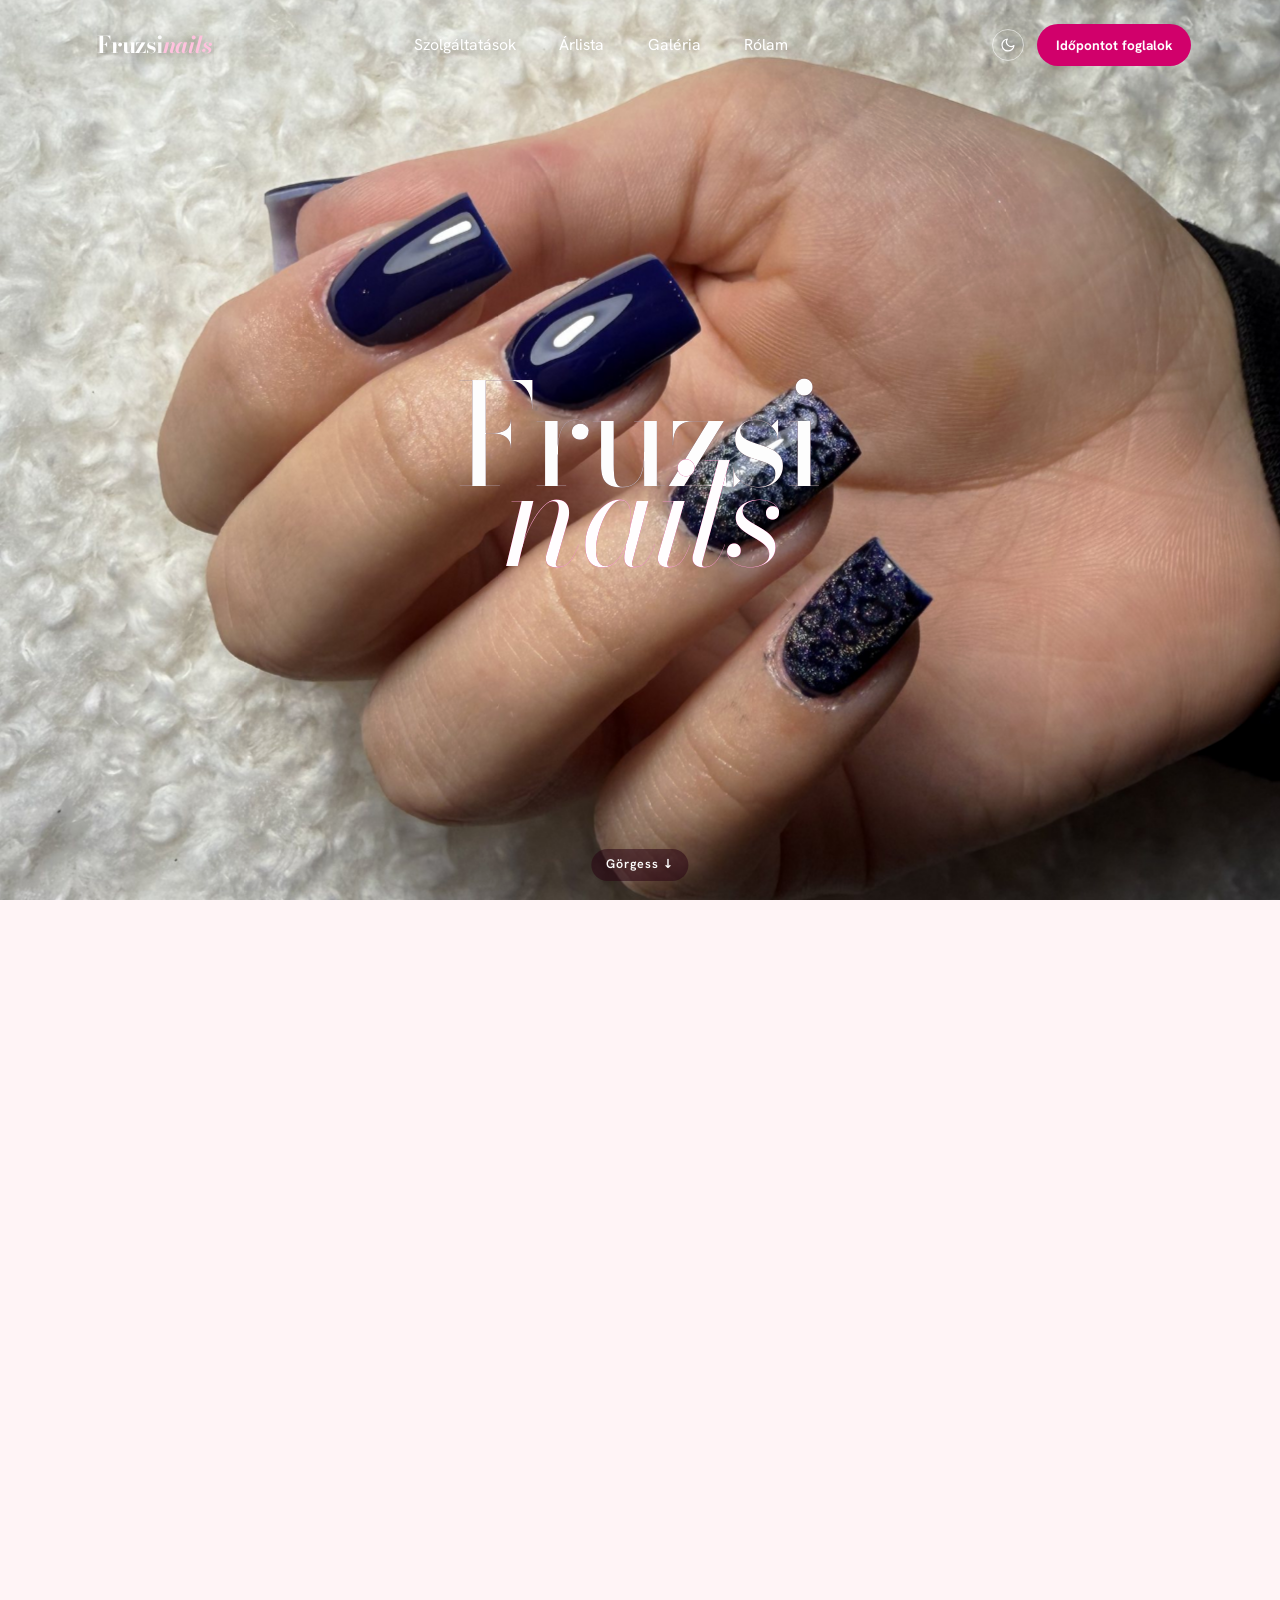
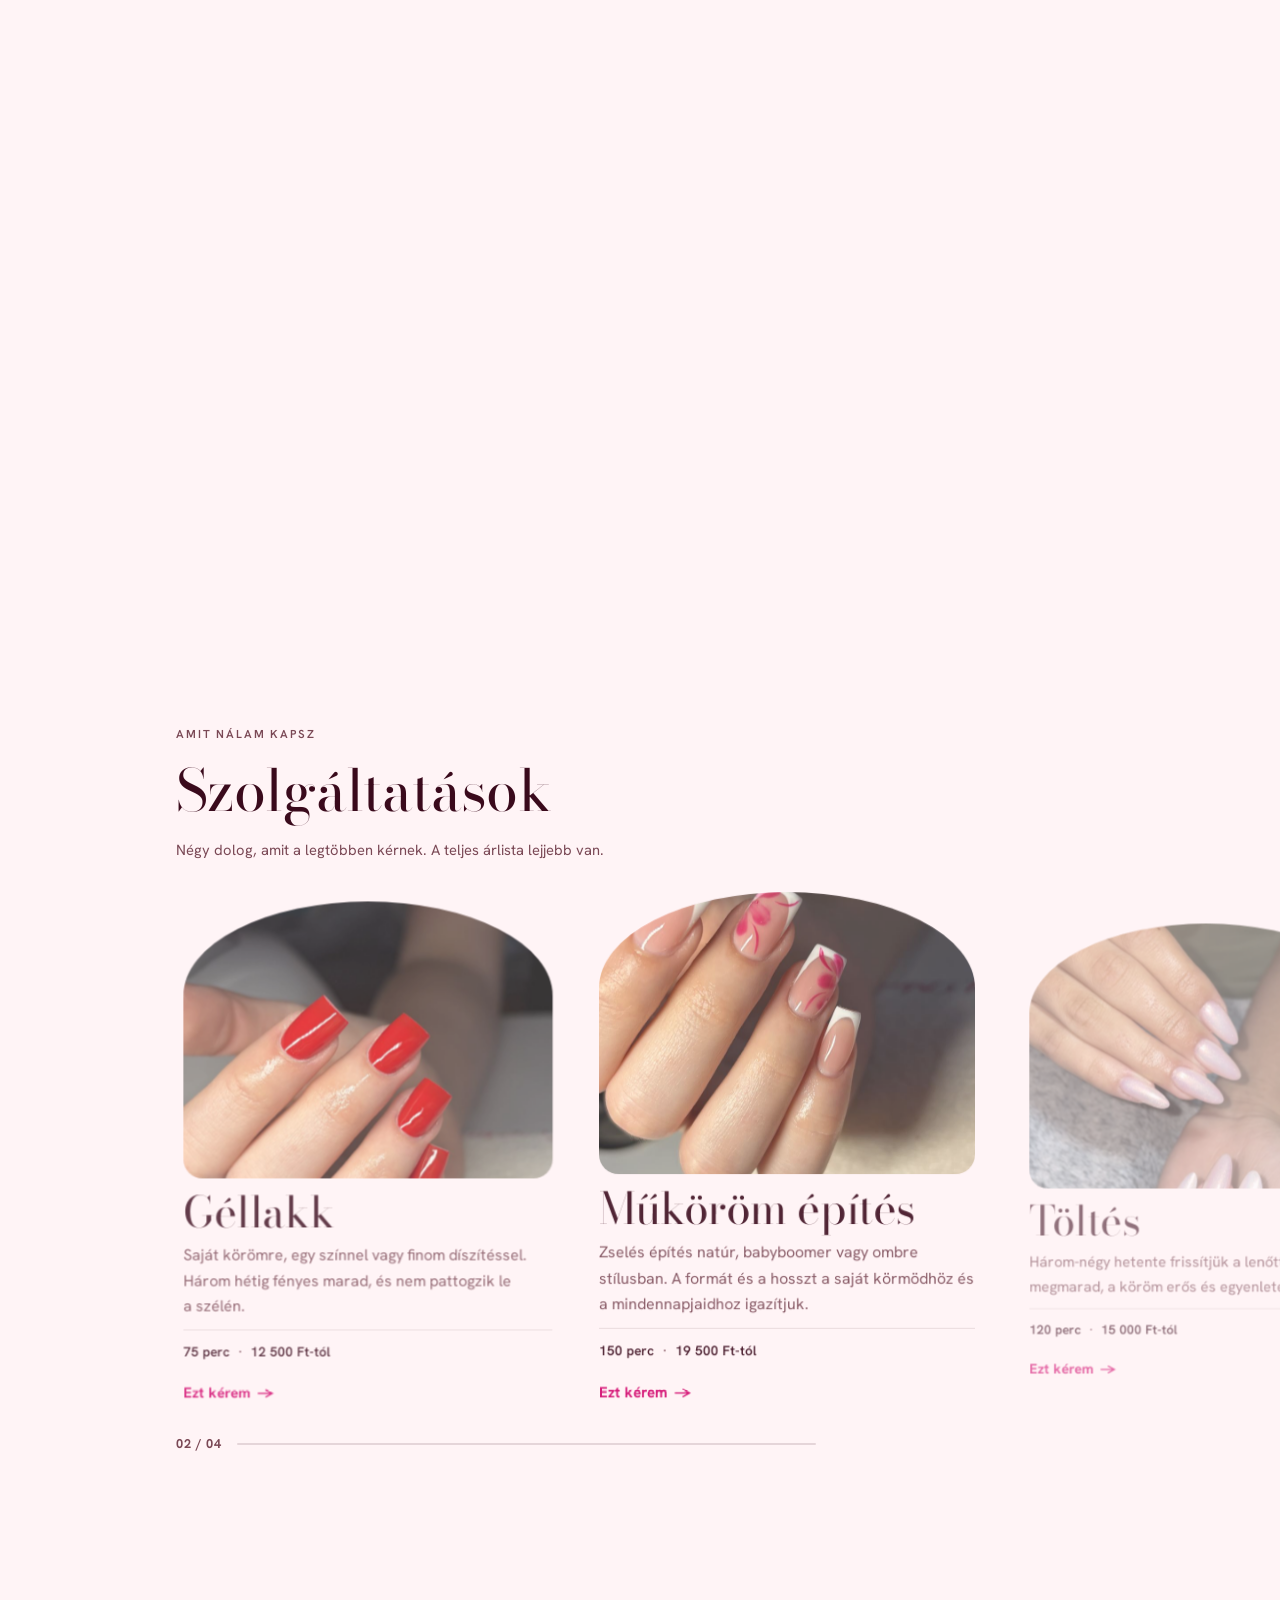
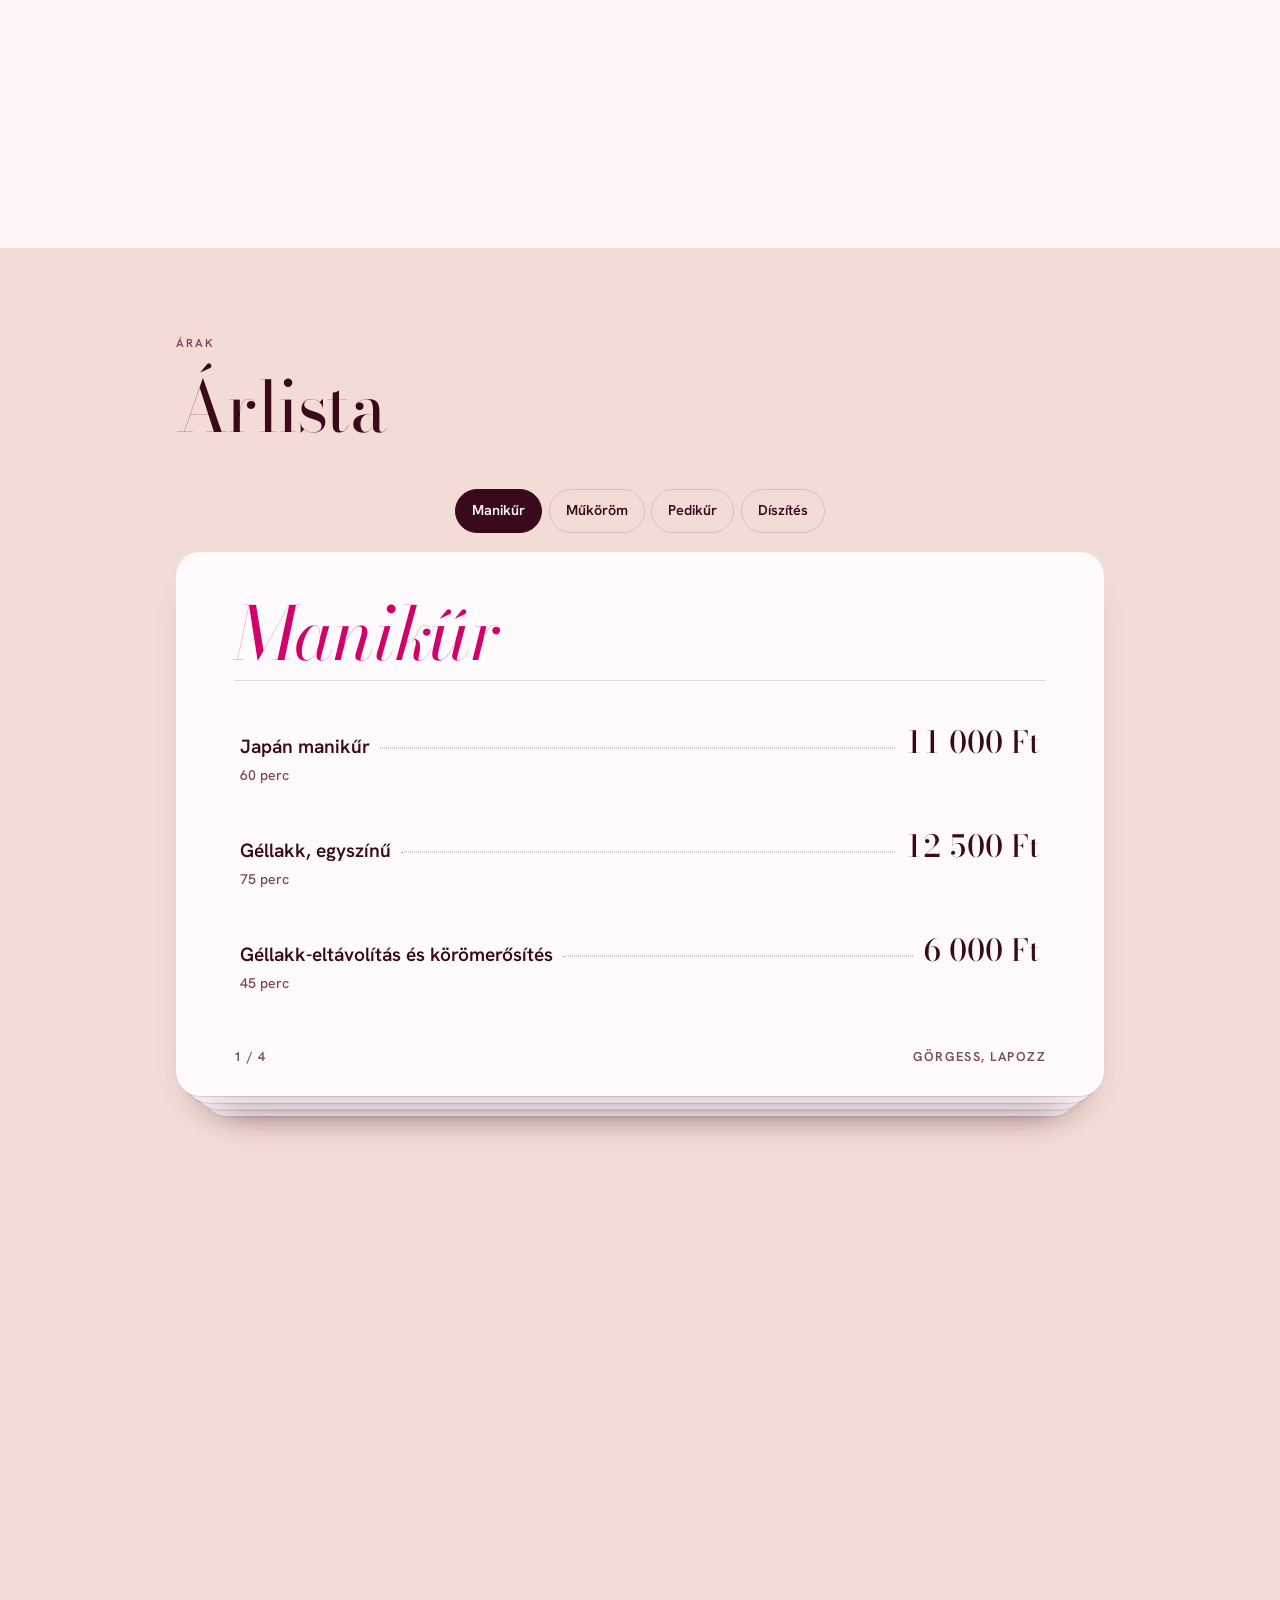
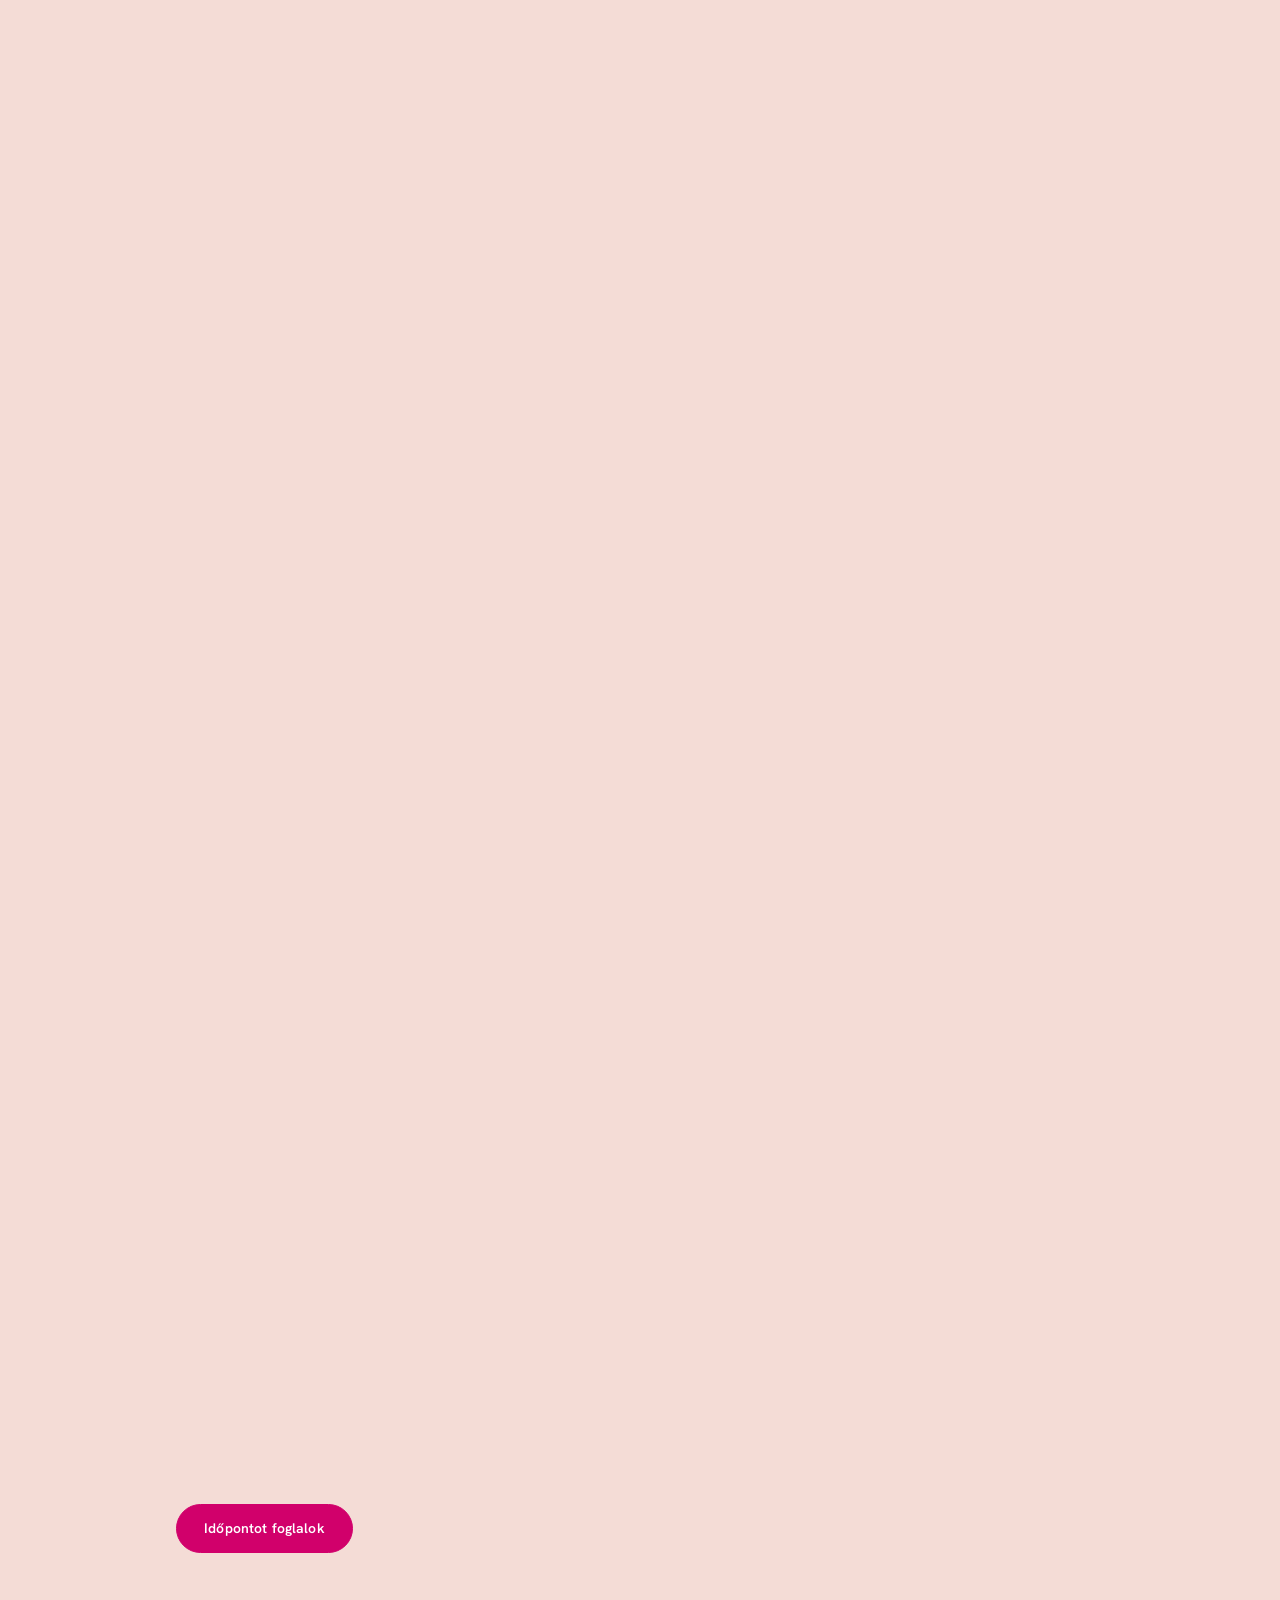
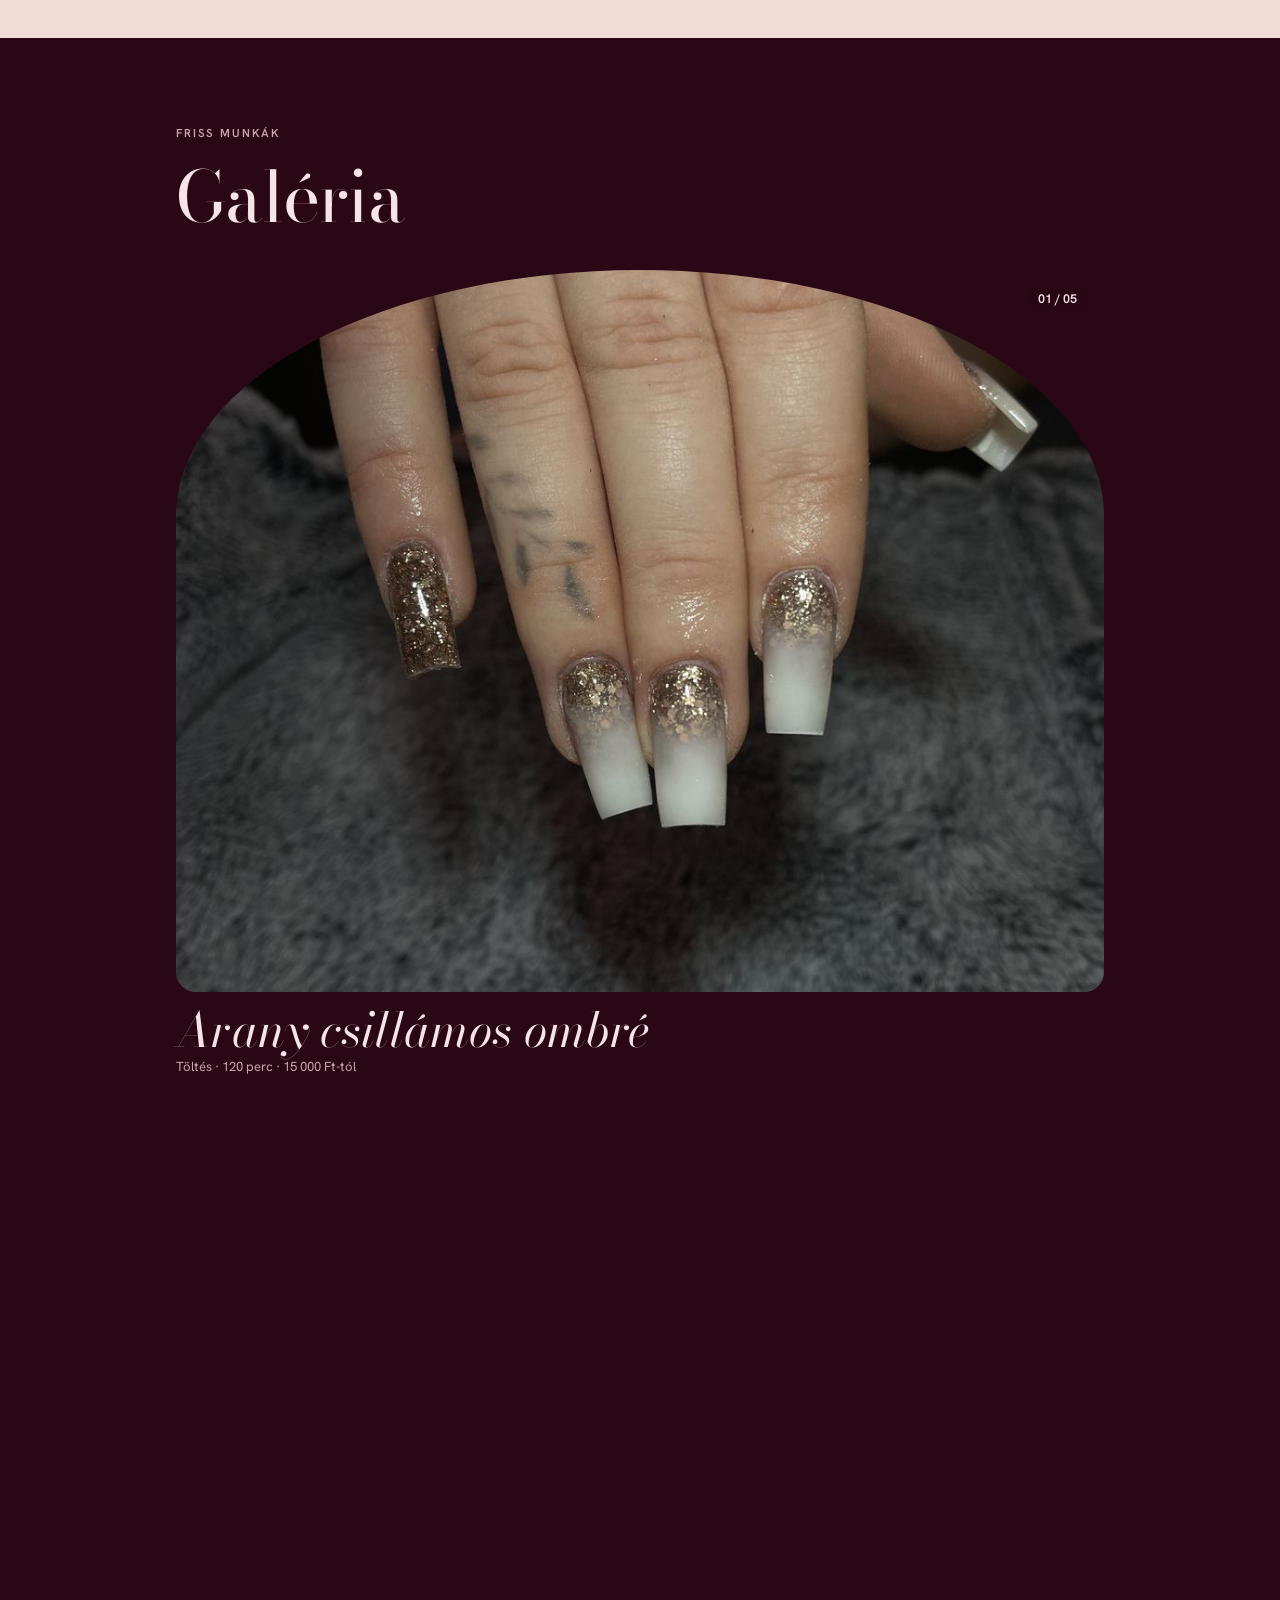
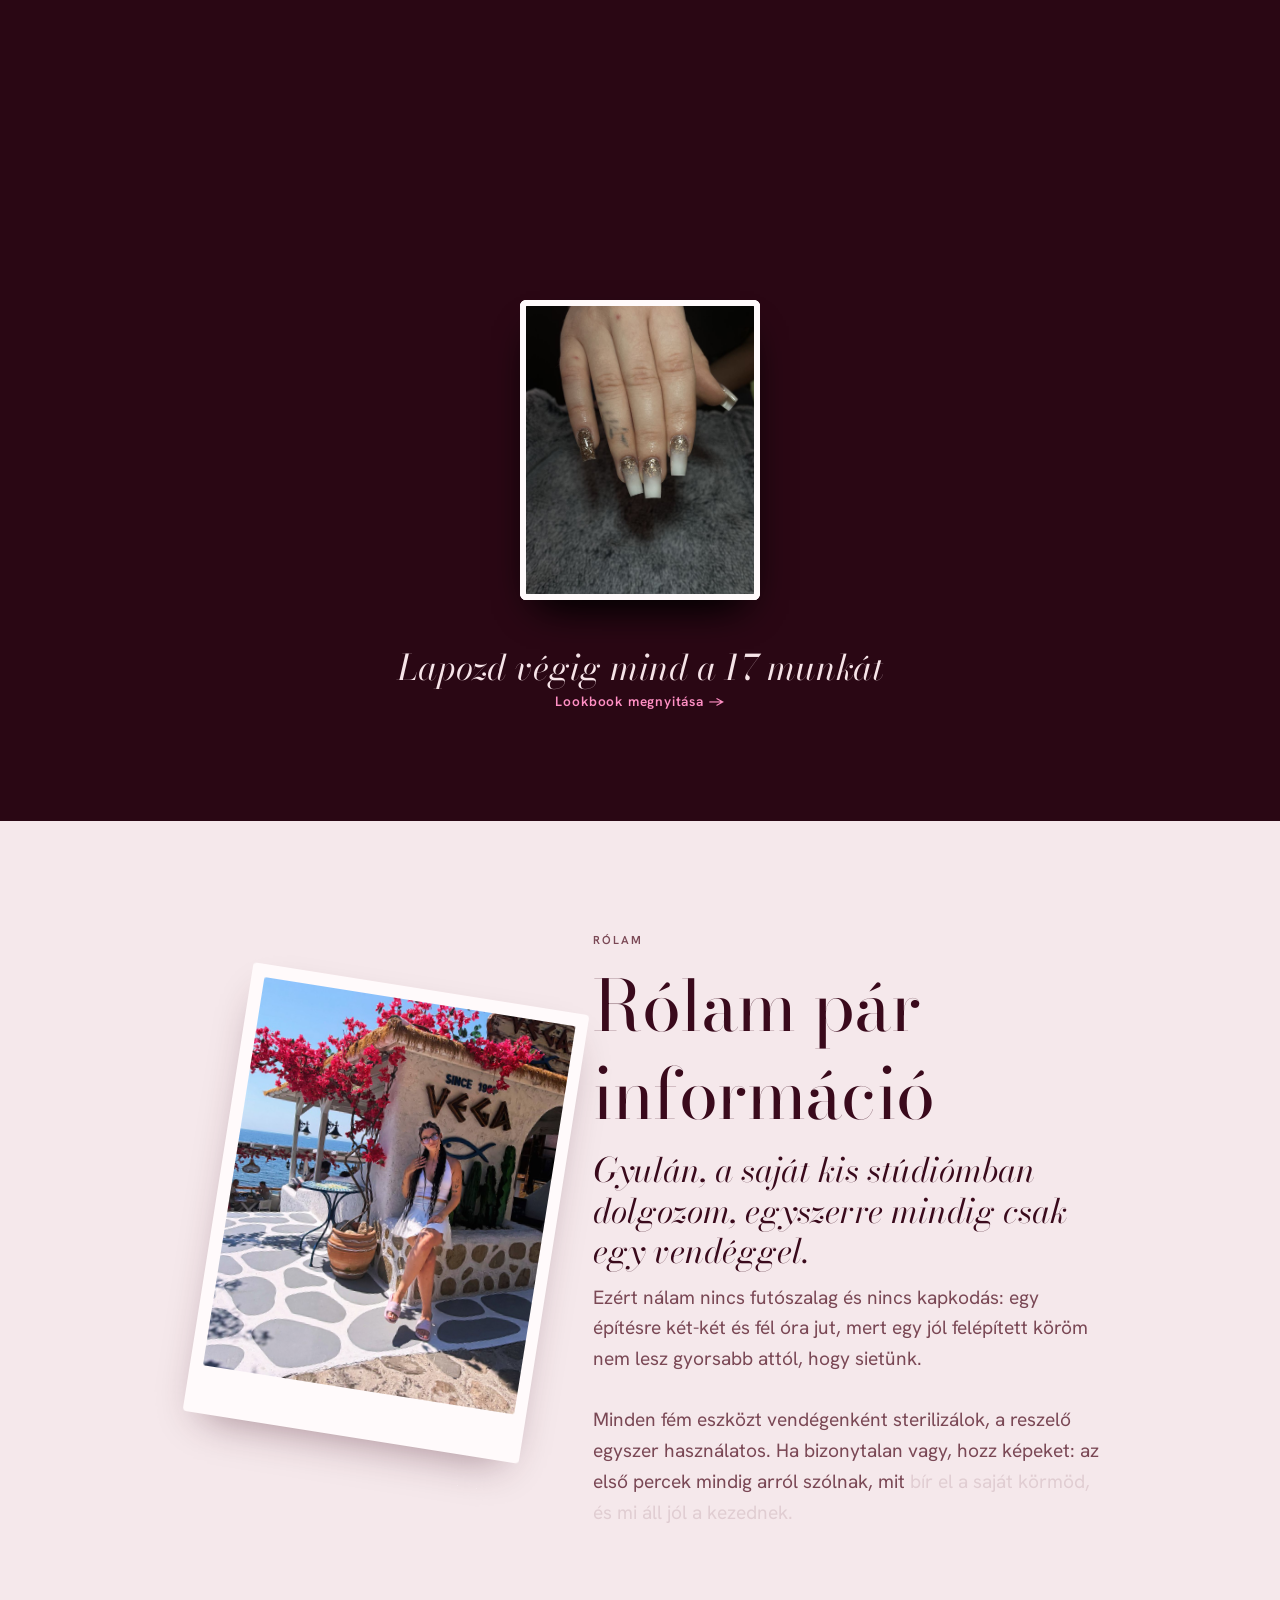
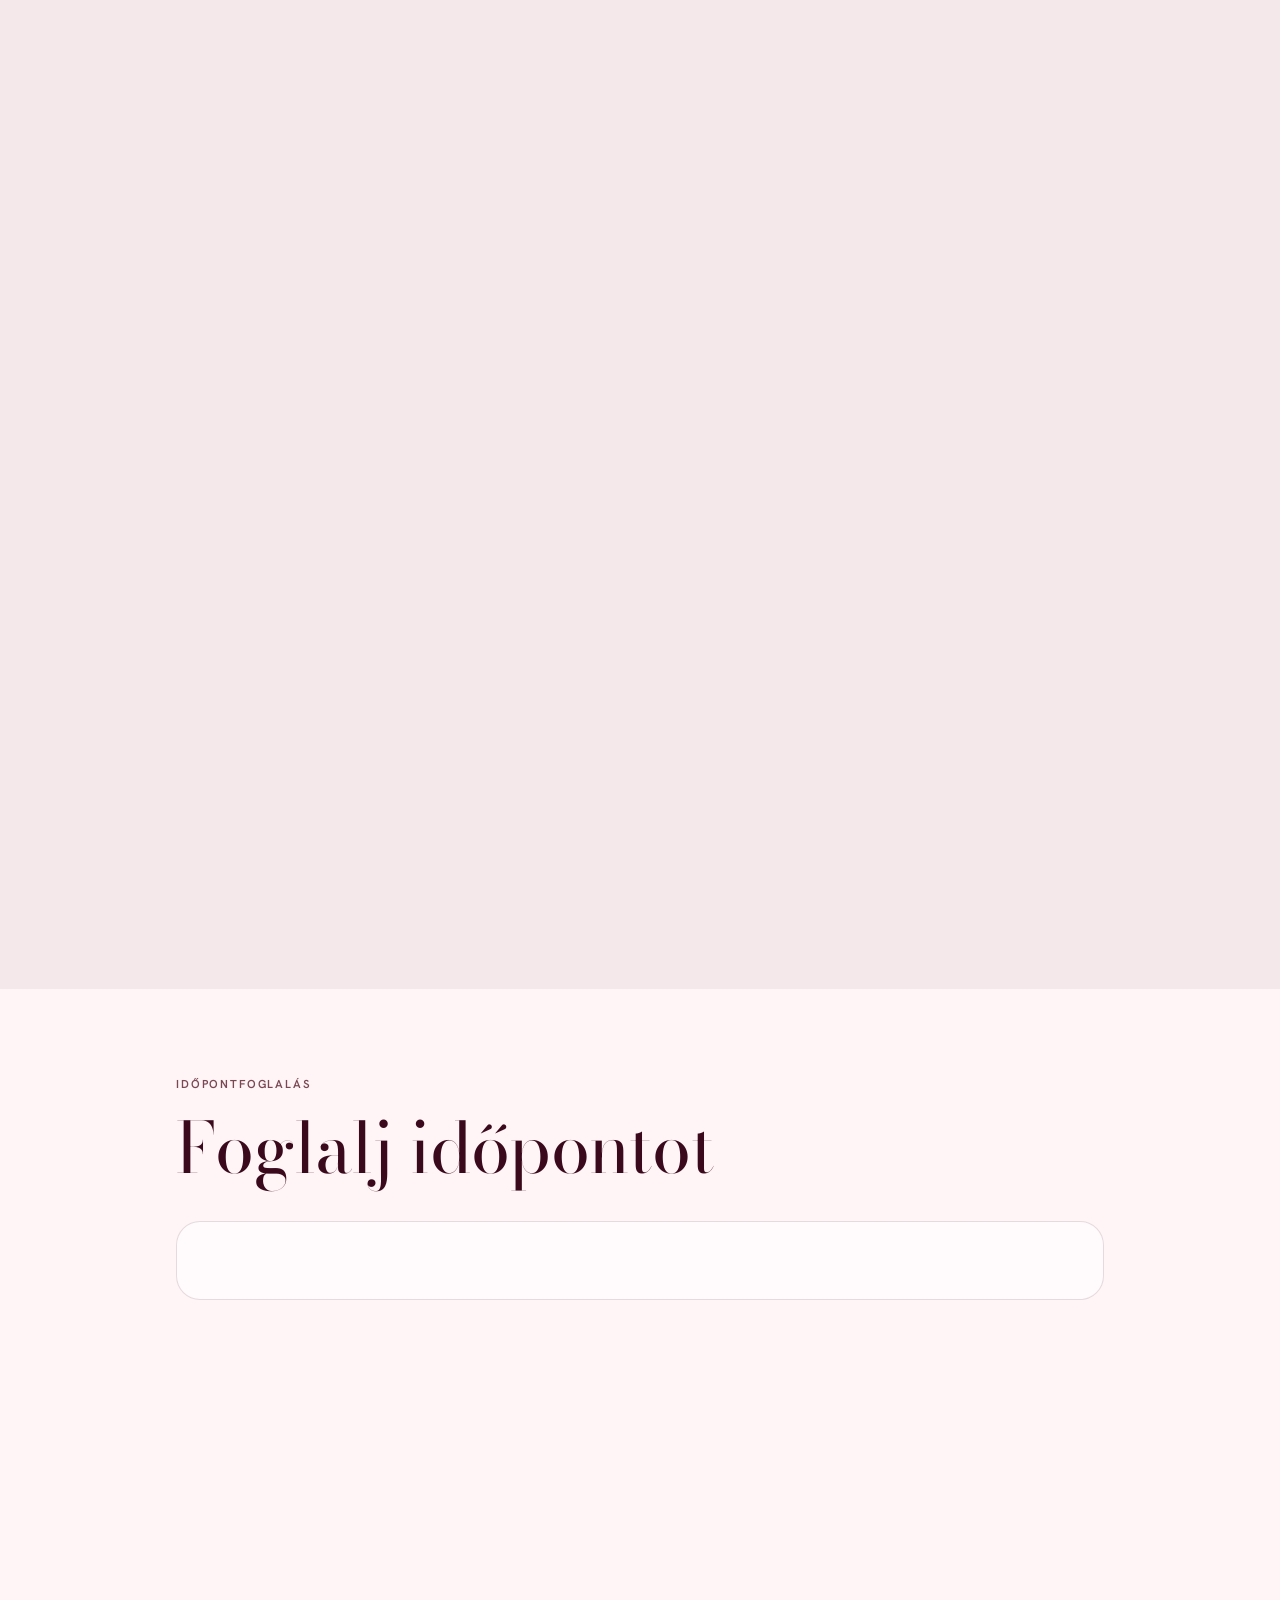
==== index.html @ 7c10a015 "Új hero-kép (4k fotóból); telefonos ugrálás javítva: a böngészősáv be-/kicsúszása nem méretezi újra " ====
<!DOCTYPE html>
<html lang="hu">
<head>
  <meta charset="utf-8">
  <meta name="viewport" content="width=device-width, initial-scale=1">
  <!-- ELŐNÉZET: kamu adatokkal fut a GitHub Pages-en. Élesítés előtt TÖRÖLNI. -->
  <meta name="robots" content="noindex">

  <!-- A közösségi crawler (Facebook, Messenger, LinkedIn) NEM futtat JS-t: amit
       a site.js írna ide, azt megosztáskor nem látja. Ezt a blokkot ezért a
       tools/plan-to-site.mjs süti be a site.json-ból – kézzel ne írd át. -->
  <!-- >>> META -->
  <title>Fruzsinails · Műköröm, géllakk és manikűr Gyulán</title>
  <meta name="description" content="Műköröm építés, töltés, géllakk és japán manikűr Gyulán, Fruzsi saját stúdiójában. Steril eszközök, nyugodt tempó, online időpontfoglalás.">
  <link rel="canonical" href="https://dilaweb-tech.github.io/fruzsinails/">
  <meta property="og:type" content="website">
  <meta property="og:title" content="Fruzsinails · Műköröm, géllakk és manikűr Gyulán">
  <meta property="og:description" content="Műköröm építés, töltés, géllakk és japán manikűr Gyulán, Fruzsi saját stúdiójában. Steril eszközök, nyugodt tempó, online időpontfoglalás.">
  <meta property="og:url" content="https://dilaweb-tech.github.io/fruzsinails/">
  <meta property="og:image" content="https://dilaweb-tech.github.io/fruzsinails/images/og-rozsaszin-kez.jpg">
  <meta property="og:site_name" content="Fruzsinails">
  <meta property="og:locale" content="hu_HU">
  <meta name="twitter:card" content="summary_large_image">
  <!-- <<< META -->
  <meta name="theme-color" content="#070B11">

  <link rel="icon" href="images/favicon.svg" type="image/svg+xml">
  <link rel="preconnect" href="https://fonts.googleapis.com">
  <link rel="preconnect" href="https://fonts.gstatic.com" crossorigin>
  <!-- A betűtípus-linket a site.js tölti ki: csak a ténylegesen használt két
       család töltődik le, nem az összes választható. -->
  <!-- Villanásmentes indulás: a tools/plan-to-site.mjs süti be a site.json
       háttérszíneiből (tools/meta.mjs → bootBlock) – kézzel ne írd át. -->
  <!-- >>> BOOT -->
  <style>
    html { background: #f9dde8; }
    html:not(.pv-ready) body { visibility: hidden; animation: pv-boot 0s 3s forwards; }
    @keyframes pv-boot { to { visibility: visible; } }
    @media (prefers-reduced-motion: no-preference) { html.pv-ready body { animation: pv-in 0.3s ease-out; } }
    @keyframes pv-in { from { opacity: 0; } }
  </style>
  <!-- a mentett mód már az első képkockán: a kulcs a site.js MODE_KEY-e -->
  <script>try { var m = localStorage.getItem("dilaweb:mode"); if (m === "dark" || m === "light") document.documentElement.style.background = m === "dark" ? "#220611" : "#f9dde8"; } catch (e) {}</script>
  <noscript><style>html:not(.pv-ready) body { visibility: visible; animation: none; }</style></noscript>
  <!-- <<< BOOT -->
  <!-- Bodoni Moda kijelző-betű (a site.js csak a Hankent tölti) -->
  <link rel="stylesheet" href="https://fonts.googleapis.com/css2?family=Bodoni+Moda:ital,opsz,wght@0,6..96,400..600;1,6..96,400..600&display=swap">
  <link rel="stylesheet" href="pv.css">
  <link rel="stylesheet" href="fruzsi.css?v=12">
</head>

<!-- A tervező előnézetében ez a blokk egy dobozban élt; itt maga az oldal.
     Az adatokat és a data-* kapcsolókat a site.js teszi rá a site.json-ból. -->
<body class="pv" id="pv" data-layout="grid" data-hero="right" data-mode="dark">

  <a class="skip-link" href="#pv-main">Ugrás a tartalomra</a>

  <!-- Felső infósáv (navTop, pv.css 8.2/d): a site.js tölti ki. A fejléc ELŐTT áll:
       görgetve elmegy, a ragadós menü marad. -->
  <div class="pv-topbar">
    <div class="pv-topbar__inner">
      <p class="pv-topbar__info">
        <span class="pv-topbar__status" id="pv-topbar-status" hidden></span>
        <span class="pv-topbar__addr" id="pv-topbar-addr"></span>
      </p>
      <p class="pv-topbar__contact">
        <a id="pv-topbar-phone" href="tel:">
          <svg class="icon" viewBox="0 0 24 24" fill="none" stroke="currentColor" stroke-width="1.8" stroke-linecap="round" stroke-linejoin="round" aria-hidden="true"><path d="M22 16.9v3a2 2 0 0 1-2.2 2 19.8 19.8 0 0 1-8.6-3.1 19.5 19.5 0 0 1-6-6A19.8 19.8 0 0 1 2.1 4.2 2 2 0 0 1 4.1 2h3a2 2 0 0 1 2 1.7c.1.9.4 1.8.7 2.7a2 2 0 0 1-.5 2.1L8 9.8a16 16 0 0 0 6 6l1.3-1.3a2 2 0 0 1 2.1-.4c.9.3 1.8.6 2.7.7a2 2 0 0 1 1.7 2z"></path></svg><span></span>
        </a>
        <a class="pv-topbar__mail" id="pv-topbar-mail" href="mailto:">
          <svg class="icon" viewBox="0 0 24 24" fill="none" stroke="currentColor" stroke-width="1.8" stroke-linecap="round" stroke-linejoin="round" aria-hidden="true"><rect x="3" y="5" width="18" height="14" rx="2"></rect><path d="M3 7l9 6 9-6"></path></svg><span></span>
        </a>
      </p>
    </div>
  </div>

  <header class="pv-header">
   <div class="pv-header__inner">
    <a class="pv-brand" href="#pv">
      <img id="pv-logo" alt="" width="40" height="40">
      <span id="pv-company-sm">Cégnév</span>
    </a>

    <div class="pv-header__end">
      <!-- Mobil menü kapcsolója: 44rem fölött a CSS elrejti, ott a sáv menüje látszik -->
      <button type="button" class="pv-burger" id="pv-burger" aria-expanded="false" aria-controls="pv-nav" aria-label="Menü">
        <svg viewBox="0 0 24 24" fill="none" stroke="currentColor" stroke-width="2" stroke-linecap="round" aria-hidden="true">
          <path d="M4 7h16M4 12h16M4 17h16"></path>
        </svg>
      </button>
      <nav class="pv-nav" id="pv-nav" aria-label="Fő menü"></nav>
      <!-- Hívás-gomb (navCall, pv.css 8.2/c): a site.js adja a tel: címet, szám nélkül rejtve -->
      <a class="pv-mode pv-call" id="pv-call" href="tel:" hidden data-i18n-label="a11y.pvCall" aria-label="Hívás">
        <svg class="icon" viewBox="0 0 24 24" fill="none" stroke="currentColor" stroke-width="1.8" stroke-linecap="round" stroke-linejoin="round" aria-hidden="true">
          <path d="M22 16.9v3a2 2 0 0 1-2.2 2 19.8 19.8 0 0 1-8.6-3.1 19.5 19.5 0 0 1-6-6A19.8 19.8 0 0 1 2.1 4.2 2 2 0 0 1 4.1 2h3a2 2 0 0 1 2 1.7c.1.9.4 1.8.7 2.7a2 2 0 0 1-.5 2.1L8 9.8a16 16 0 0 0 6 6l1.3-1.3a2 2 0 0 1 2.1-.4c.9.3 1.8.6 2.7.7a2 2 0 0 1 1.7 2z"></path>
        </svg>
      </a>
      <button type="button" class="pv-mode" id="pv-mode-toggle" aria-label="Világos és sötét mód">
        <svg class="icon icon--sun" viewBox="0 0 24 24" fill="none" stroke="currentColor" stroke-width="1.8" stroke-linecap="round" aria-hidden="true">
          <circle cx="12" cy="12" r="4"></circle>
          <path d="M12 2v2M12 20v2M4.9 4.9l1.4 1.4M17.7 17.7l1.4 1.4M2 12h2M20 12h2M4.9 19.1l1.4-1.4M17.7 6.3l1.4-1.4"></path>
        </svg>
        <svg class="icon icon--moon" viewBox="0 0 24 24" fill="none" stroke="currentColor" stroke-width="1.8" stroke-linecap="round" stroke-linejoin="round" aria-hidden="true">
          <path d="M21 12.8A9 9 0 1 1 11.2 3a7 7 0 0 0 9.8 9.8z"></path>
        </svg>
      </button>
      <a href="#sec-contact" class="pv-nav__cta" data-cta-main data-cta-sec="contact" data-i18n="pv.cta">Ajánlatot kérek</a>
    </div>
   </div>
  </header>

  <main class="pv-main" id="pv-main">

    <!-- JS nélküli tartalék: a lap többi szövegét a site.js írja, enélkül
         csak a helykitöltő látszana. A tools/plan-to-site.mjs tölti ki. -->
    <!-- >>> NOSCRIPT -->
    <noscript>
      <section class="pv-section is-first">
        <div class="pv-wrap">
          <h1>Fruzsinails</h1>
          <p class="pv-lead">Körmök, amik négy hét múlva is úgy néznek ki, mint az első napon. Saját stúdió Gyulán, nyugodt tempó, és egy időpont, ami akkor kezdődik, amikor a naptárban áll.</p>
          <ul class="pv-contact__list">
            <li><span class="pv-muted">Elhelyezkedés</span><strong>5700 Gyula, Városház utca 1.</strong></li>
            <li><span class="pv-muted">Telefon</span><a href="tel:+36301234567">+36 30 123 4567</a></li>
            <li><span class="pv-muted">E-mail</span><a href="mailto:hello@fruzsinails.hu">hello@fruzsinails.hu</a></li>
          </ul>
          <p class="pv-muted">Az oldal teljes tartalmához engedélyezd a JavaScriptet a böngésződben.</p>
        </div>
      </section>
    </noscript>
    <!-- <<< NOSCRIPT -->

    <!-- Háttér-rétegek (pv.css 8.8/b): az első a mintaréteg, a második a köztes
         parallax-réteg. Rögzített háttérnél sticky, gördülőnél a lapra terül –
         a döntést a data-bg-depth hozza. E NÉLKÜL egyetlen háttérminta sem
         látszik: a textúrák mind erre a rétegre festenek. -->
    <div class="pv-fx" aria-hidden="true"><i></i><i></i></div>

    <!-- Mozgó háttér (pv.css 8.9/b). A három réteget a választott motívum tölti
         meg CSS-ből – kikapcsolva (bgArt: none) egyik sem látszik. -->
    <div class="pv-bg" aria-hidden="true"><i></i><i></i><i></i></div>

    <!-- HERO -->
    <section class="pv-hero" id="sec-hero" data-sec="hero">
      <div class="pv-wrap pv-hero__inner">
        <div class="pv-hero__copy">
          <p class="pv-eyebrow"><span class="pv-dot" aria-hidden="true"></span><span id="pv-address-top">Cím</span>
            <!-- ÉLŐ állapot, nem dísz: a látogató órája és a nyitvatartás dönti
                 el (site.js → openState). Nyitvatartás nélkül nincs a lapon. -->
            <span class="pv-status" id="pv-status" hidden></span></p>
          <h1 id="pv-company">Cégnév</h1>
          <p class="pv-lead" id="pv-tagline">Rövid leírás</p>
          <div class="pv-actions">
            <a href="#sec-contact" class="pv-btn pv-btn--primary" data-cta-main data-cta-sec="contact" data-i18n="pv.cta">Ajánlatot kérek</a>
            <!-- A második gomb célját és feliratát is a site.js adja (content.cta2) -->
            <a href="#sec-services" class="pv-btn pv-btn--ghost" id="pv-cta2" data-cta-sec="services">Szolgáltatásaink</a>
          </div>
        </div>
        <!-- Hero slide-ok: minden felvett kép egy slide, a sávot a site.js írja -->
        <figure class="pv-hero__media pv-slider">
          <div class="pv-slides" id="pv-hero-slides"></div>
          <button type="button" class="pv-slider__nav pv-slider__nav--prev" data-slide="-1" aria-label="Előző kép">
            <svg class="icon" viewBox="0 0 24 24" fill="none" stroke="currentColor" stroke-width="1.8" stroke-linecap="round" stroke-linejoin="round" aria-hidden="true"><path d="M15 5l-7 7 7 7"></path></svg>
          </button>
          <button type="button" class="pv-slider__nav pv-slider__nav--next" data-slide="1" aria-label="Következő kép">
            <svg class="icon" viewBox="0 0 24 24" fill="none" stroke="currentColor" stroke-width="1.8" stroke-linecap="round" stroke-linejoin="round" aria-hidden="true"><path d="M9 5l7 7-7 7"></path></svg>
          </button>
        </figure>
      </div>
      <!-- Kézjegy-szalag (sig="marquee", pv.css 8.12/d): a szolgáltatások nevei
           vízszintesen vonulnak a hero alatt. A site.js KÉTSZER írja ki a
           listát – fél szalagnyi eltolásnál a két készlet fedésbe kerül, tehát
           varrat nélkül ismétlődik. Az egész szalag aria-hidden: ugyanazok a
           nevek olvashatóan ott vannak a szolgáltatás-blokkban. -->
      <div class="pv-ribbon" aria-hidden="true"><div class="pv-ribbon__track" id="pv-ribbon"></div></div>
    </section>

    <!-- SZOLGÁLTATÁSOK – a kártyákat a site.json content.services írja felül -->
    <section class="pv-section" id="sec-services" data-sec="services">
      <div class="pv-wrap">
        <header class="pv-head">
          <p class="pv-eyebrow"><span class="pv-dot" aria-hidden="true"></span><span data-i18n="pv.servicesEyebrow">Amit kínálunk</span></p>
          <h2 data-i18n="pv.servicesTitle">Szolgáltatásaink</h2>
          <p class="pv-muted" data-i18n="pv.servicesLead">Rövid blokkok arról, amiben a legjobb vagy.</p>
        </header>
        <ul class="pv-items" id="pv-items"></ul>
      </div>
    </section>

    <!-- ÁRJEGYZÉK -->
    <section class="pv-section pv-pricing" id="sec-pricing" data-sec="pricing" hidden>
      <div class="pv-wrap">
        <header class="pv-head">
          <p class="pv-eyebrow"><span class="pv-dot" aria-hidden="true"></span><span data-i18n="pv.pricingEyebrow">Áraink</span></p>
          <h2 data-i18n="pv.pricingTitle">Árjegyzék</h2>
        </header>
        <!-- Kategória-szűrő: csak akkor kerül ide sor, ha a tételeken van
             kategória (site.js → chipRow) -->
        <div id="pv-price-chips"></div>
        <ul class="pv-prices" id="pv-prices"></ul>
        <!-- Egy gomb az árlista alatt: aki az árat elfogadta, ott foglaljon,
             ne kelljen visszagörgetnie a heróig. -->
        <p class="pv-prices__cta">
          <a href="#sec-contact" class="pv-btn pv-btn--primary" data-cta-main data-cta-sec="contact" data-i18n="pv.cta">Ajánlatot kérek</a>
        </p>
      </div>
    </section>

    <!-- IDŐPONTFOGLALÁS – a varázsló markupját a közös booking.js írja bele,
         ugyanúgy, mint a tervező előnézetében. A profil és az admin nézet a
         fiókoldalon (foglalas.html) él. -->
    <section class="pv-section pv-booking" id="sec-booking" data-sec="booking" hidden>
      <div class="pv-wrap">
        <header class="pv-head">
          <p class="pv-eyebrow"><span class="pv-dot" aria-hidden="true"></span><span data-i18n="pv.bookingEyebrow">Időpontfoglalás</span></p>
          <h2 data-i18n="pv.bookingTitle">Foglaljon időpontot</h2>
        </header>
        <div class="bk" id="bk-root"></div>
      </div>
    </section>

    <!-- REFERENCIÁK -->
    <section class="pv-section" id="sec-references" data-sec="references">
      <div class="pv-wrap">
        <header class="pv-head">
          <p class="pv-eyebrow"><span class="pv-dot" aria-hidden="true"></span><span data-i18n="pv.refEyebrow">Munkáink</span></p>
          <h2 data-i18n="pv.refTitle">Referenciák</h2>
        </header>
        <div class="pv-slider">
          <ul class="pv-slides pv-slides--cols" id="pv-refs"></ul>
          <button type="button" class="pv-slider__nav pv-slider__nav--prev" data-slide="-1" aria-label="Előző kép">
            <svg class="icon" viewBox="0 0 24 24" fill="none" stroke="currentColor" stroke-width="1.8" stroke-linecap="round" stroke-linejoin="round" aria-hidden="true"><path d="M15 5l-7 7 7 7"></path></svg>
          </button>
          <button type="button" class="pv-slider__nav pv-slider__nav--next" data-slide="1" aria-label="Következő kép">
            <svg class="icon" viewBox="0 0 24 24" fill="none" stroke="currentColor" stroke-width="1.8" stroke-linecap="round" stroke-linejoin="round" aria-hidden="true"><path d="M9 5l7 7-7 7"></path></svg>
          </button>
        </div>
      </div>
    </section>

    <!-- RÓLUNK -->
    <section class="pv-section pv-about" id="sec-about" data-sec="about">
      <div class="pv-wrap pv-about__inner">
        <!-- a képhely sorszámát a site.js adja: a szolgáltatás-kártyák után jön -->
        <figure class="pv-about__media"><img id="pv-about-img" data-img-slot="4" alt="" width="800" height="600" loading="lazy"></figure>
        <div class="pv-about__copy">
          <p class="pv-eyebrow"><span class="pv-dot" aria-hidden="true"></span><span data-i18n="pv.aboutEyebrow">Rólunk</span></p>
          <h2 data-i18n="pv.aboutTitle">Néhány szó rólunk</h2>
          <p id="pv-about">Bemutatkozó szöveg</p>
        </div>
      </div>
    </section>

    <!-- TÉRKÉP -->
    <section class="pv-section pv-map" id="sec-map" data-sec="map">
      <div class="pv-wrap">
        <header class="pv-head">
          <p class="pv-eyebrow"><span class="pv-dot" aria-hidden="true"></span><span data-i18n="pv.mapEyebrow">Hol találsz minket</span></p>
          <h2 data-i18n="pv.mapTitle">Itt vagyunk</h2>
          <p class="pv-muted" id="pv-map-address">Cím</p>
        </header>
        <div class="pv-map__frame">
          <iframe id="pv-map" title="Térkép" loading="lazy" referrerpolicy="no-referrer-when-downgrade" allowfullscreen></iframe>
        </div>
        <p class="pv-map__link">
          <a id="pv-map-link" href="#" target="_blank" rel="noopener noreferrer" data-goal="route" data-i18n="pv.mapLink">Megnyitás a Google Térképen</a>
        </p>
      </div>
    </section>

    <!-- KAPCSOLAT -->
    <section class="pv-section pv-contact" id="sec-contact" data-sec="contact">
      <div class="pv-wrap">
        <header class="pv-head">
          <p class="pv-eyebrow"><span class="pv-dot" aria-hidden="true"></span><span data-i18n="pv.contactEyebrow">Kapcsolat</span></p>
          <h2 data-i18n="pv.contactTitle">Keress minket bizalommal</h2>
        </header>
        <ul class="pv-contact__list">
          <li>
            <span class="pv-muted" data-i18n="pv.lblAddress">Elhelyezkedés</span>
            <strong id="pv-address">Cím</strong>
          </li>
          <li>
            <span class="pv-muted" data-i18n="pv.lblPhone">Telefon</span>
            <a id="pv-phone" href="#" data-goal="call">Telefonszám</a>
          </li>
          <li>
            <span class="pv-muted" data-i18n="pv.lblEmail">E-mail</span>
            <a id="pv-email" href="#" data-goal="mail">E-mail cím</a>
          </li>
        </ul>
        <!-- Nyitvatartás: a mai nap kiemelve. Csak akkor kerül ki, ha a tervben
             be van kapcsolva (content.hoursShow). -->
        <div class="pv-hours" id="pv-hours" hidden>
          <h3 data-i18n="pv.hoursTitle">Nyitvatartás</h3>
          <ul id="pv-hours-list"></ul>
        </div>
      </div>
    </section>

  </main>

  <!-- A jogi linkek kötelezőek: impresszum (Ekertv. 4. §) és adatkezelési
       tájékoztató (GDPR). Ne vedd ki őket az ügyfél kérésére sem. -->
  <footer class="pv-footer">
    <span>&copy; <span id="pv-year">2026</span> <span id="pv-company-ft">Cégnév</span></span>
    <span data-i18n="pv.rights">Minden jog fenntartva.</span>
    <nav class="pv-footer__links" aria-label="Jogi információk">
      <a href="adatkezeles.html" data-i18n="pv.privacy">Adatkezelési tájékoztató</a>
      <a href="impresszum.html" data-i18n="pv.imprint">Impresszum</a>
    </nav>
    <div class="pv-credit"><a href="https://dilaweb.hu" target="_blank" rel="noopener"><svg viewBox="0 0 44 32" aria-hidden="true" focusable="false"><rect x="4" y="4" width="36" height="24" rx="12" fill="none" stroke="currentColor" stroke-width="7"/><circle cx="22" cy="16" r="6.5" fill="currentColor"/></svg><span data-i18n="pv.credit">Készítette: dilaweb.hu</span></a></div>
  </footer>

  <!-- Ragadós CTA-sáv (pv.css 8.14/b). Telefonon a fejléc gombja elgörgetve nem
       látszik – ez a sáv hozza vissza a fő akciót a hüvelykujj mellé. Feliratot
       és célt a site.js ad neki (data-cta-main), tehát ugyanaz, mint a hero
       gombja. Széles nézetben nem kell: ott a fejléc gombja végig látszik. -->
  <div class="pv-cta-bar" id="pv-cta-bar">
    <a href="#sec-contact" class="pv-btn pv-btn--primary" data-cta-main data-cta-sec="contact" data-i18n="pv.cta">Ajánlatot kérek</a>
  </div>

  <!-- Vissza a lap tetejére (pv.css 8.14). A lap UTOLSÓ eleme, hogy a sticky
       ragasztás végig kitartson, és a billentyűzetes sorrendben is a végén
       álljon. A párbeszédablakok ez alatt következnek: azok nem a lap folyamának
       részei (a <dialog> a felső rétegben nyílik). -->
  <button type="button" class="pv-top" id="pv-top"
          data-i18n-label="a11y.pvTop" aria-label="Vissza az oldal tetejére">
    <svg viewBox="0 0 24 24" fill="none" stroke="currentColor" stroke-width="2" stroke-linecap="round" stroke-linejoin="round" aria-hidden="true">
      <path d="M12 19V6M5.5 12.5L12 6l6.5 6.5"></path>
    </svg>
  </button>

  <!-- Belépés a foglaláshoz. Csak akkor nyílik meg, ha a varázsló kéri – a
       fejléc szándékosan nem tesz ki belépés gombot, ahogy az előnézetben sem. -->
  <dialog class="dlg" id="auth-dlg">
    <h2 id="auth-title">Belépés</h2>
    <form id="auth-form">
      <label class="bk-field"><span data-lv="lv.email">E-mail cím</span>
        <input type="email" id="auth-email" autocomplete="email" required></label>
      <label class="bk-field"><span data-lv="lv.pass">Jelszó</span>
        <input type="password" id="auth-pass" autocomplete="current-password" minlength="6" required></label>
      <div id="auth-extra" hidden>
        <label class="bk-field"><span data-lv="lv.name">Név</span>
          <input type="text" id="auth-name" autocomplete="name"></label>
        <label class="bk-field"><span data-lv="lv.phone">Telefonszám</span>
          <input type="tel" id="auth-phone" autocomplete="tel"></label>
      </div>
      <p class="lv-msg" id="auth-msg" role="alert" aria-live="assertive"></p>
      <button type="submit" class="bk-btn bk-btn--primary" id="auth-submit">Belépés</button>
    </form>
    <div class="dlg__links">
      <button type="button" id="auth-toggle">Még nincs fiókom</button>
      <button type="button" id="auth-forgot" data-lv="lv.forgot">Elfelejtett jelszó</button>
      <button type="button" id="auth-close" data-lv="lv.close">Bezárás</button>
    </div>
  </dialog>

  <!-- Friss verzió: a tárhely 10 percig gyorsítótáraz, a telefon a háttérből
       visszahozott fület is a régi lappal mutatja. Betöltéskor és visszatéréskor
       a hálózatról megnézzük a lap verzióját (a fruzsi.css ?v= száma); ha
       újabb van kint, egyszer újratöltünk. -->
  <script>
  (() => {
    const ver = (t) => (t.match(/fruzsi\.css\?v=(\d+)/) || [])[1];
    const mine = ver(document.head.innerHTML);
    let last = 0;
    const check = () => {
      if (!mine || Date.now() - last < 60000) return;
      last = Date.now();
      fetch(location.href.split("#")[0], { cache: "reload" }).then((r) => r.text()).then((t) => {
        const v = ver(t);
        try { if (!v || v === mine || sessionStorage.getItem("fz-ver") === v) return; sessionStorage.setItem("fz-ver", v); } catch (e) { return; }
        location.reload();
      }).catch(() => {});
    };
    addEventListener("pageshow", (e) => { if (e.persisted) { last = 0; check(); } });
    document.addEventListener("visibilitychange", () => { if (document.visibilityState === "visible") check(); });
    check();
  })();
  </script>
  <script src="site.js"></script>
  <script src="fruzsi.js?v=9"></script>
</body>
</html>
---- pv.css ----
/* ==========================================================================
   DilaWEB – kész ügyféloldal
   A középső blokk a tervező style.css-éből másolat (tools/sync-css.mjs), ide
   kézzel ne írj. A felülírások a fájl végén vannak.
   ========================================================================== */

/* --- alap / reset -------------------------------------------------------- */
*, *::before, *::after { box-sizing: border-box; }
body { margin: 0; }
h1, h2, h3 { margin: 0; line-height: 1.15; }
p { margin: 0; }
ul { margin: 0; padding: 0; list-style: none; }
a { color: inherit; text-decoration: none; }
button { font: inherit; color: inherit; }
img { display: block; }
svg { display: block; }
iframe { border: 0; }
[hidden] { display: none !important; }

/* Fókuszgyűrű: billentyűzetes navigációnál mindenhol látszik */
:focus-visible { outline: 2px solid var(--pv-primary); outline-offset: 3px; border-radius: 4px; }

/* Tartalomra ugrás – billentyűzettel az első Tab */
.skip-link {
  position: fixed; top: 0.6rem; left: 0.6rem; z-index: 20;
  padding: 0.7rem 1.1rem; border-radius: 999px;
  background: var(--pv-primary); color: var(--pv-on-primary);
  font-weight: 700; transform: translateY(-200%); transition: transform 0.2s;
}
.skip-link:focus-visible { transform: none; }

/* Nap sötétben, hold világosban – 1:1 a tervező style.css 02. szekciójából
   (nem a 08.-ból, ezért nem hozza a sync-css.mjs; ha ott változik, ide is át
   kell vezetni kézzel). */
.icon--moon { display: none; }
.pv[data-mode="light"] .pv-mode .icon--sun  { display: none; }
.pv[data-mode="light"] .pv-mode .icon--moon { display: block; }

/* >>> SYNC:PV – generált, ne írd át kézzel <<< */
:root { --ease: cubic-bezier(0.2, 0.7, 0.3, 1); }
/* ==========================================================================
   A GENERÁLT WEBOLDAL – a style.css kivágott 08. fejezete

   Ez a sablon lelke: a teljes arculat-rendszer minden variációval. Ezért NEM
   megy ki nyersen a tervező oldalára – az app.enc titkosított csomag része
   (admin/pack-app.js), és csak érvényes belépőkód után kerül a <head>-be
   (auth-gate.js). A generált ügyfél-oldal ugyanezt kapja meg, egy példányban.
   ========================================================================== */

/* --- 8.1 tokenek és alapok ---------------------------------------------- */
.pv {
  /* Kiindulási értékek: JS nélkül is a DilaWEB-alapsablon látszik */
  --pv-primary:    #DE8524;
  --pv-secondary:  #F0B166;
  --pv-bg:         #070B11;
  --pv-text:       #E8EDF5;
  --pv-on-primary: #1A1206;
  --pv-radius:     16px;
  --pv-align:      left;
  --pv-just:       flex-start;
  --pv-items:      flex-start;
  --pv-font:       "Sora", system-ui, sans-serif;
  --pv-font-head:  "Sora", system-ui, sans-serif;
  --pv-cols:       3;
  --pv-max:        68rem;
  --pv-space:      1;
  --pv-ratio:      1.33;
  /* Betűméret-csomag szorzója. MINDEN szövegméret ezen megy át, ezért a
     "Kicsi/Normál/Nagy" egyetlen érték átírása. Öröklődik, így egy szekcióra
     (vagy a fejlécre, láblécre) írva csak az az egy blokk kap más méretet. */
  --pv-fs:         1;

  /* Fejléc-tengelyek (8.2/b). A --pv-nav-h csak az ÁTLÁTSZÓ fejlécnél nem
     nulla: ennyivel csúszik a tartalom a sáv alá, hogy a háttere kilátsszon.
     ponytail: a magasság becsült érték, nem mért – a fejléc tartalma fix. */
  --pv-nav-gap:  0rem;
  --pv-nav-base: 3.8rem;
  --pv-nav-h:    0rem;
  /* Kézírás-betű a kézzel készült jegyekhez (széljegyzet, aláírás – 8.12). Token,
     nem beégetett: új ügyfélnél ez az egy sor cserélhető. A kész oldal csak
     akkor tölti be, ha a terv használja (site.js loadFonts). */
  --pv-font-hand: "Caveat", cursive;
  --pv-nav-max:  none;
  /* A szekciók függőleges belső tere egy helyen: az első szekció ehhez adja
     hozzá a fejléc magasságát, ha az átlátszó. */
  --pv-pad-y: calc(clamp(2.2rem, 7cqi, 4.5rem) * var(--pv-space));

  /* Származtatott tokenek – mindig a felhasználó két alapszínéből keverve */
  --pv-muted:   color-mix(in srgb, var(--pv-text) 62%, var(--pv-bg));
  --pv-surface: color-mix(in srgb, var(--pv-text)  5%, var(--pv-bg));
  --pv-line:    color-mix(in srgb, var(--pv-text) 15%, var(--pv-bg));

  /* Doboz-tokenek: MINDEN keretezett blokk (kártya, kapcsolat-csempe, kép,
     térkép) ezeken keresztül rajzol – így a "Felületek" választó egyetlen
     helyről írja át az egész oldal anyagszerűségét (lásd 8.9). */
  --pv-box-line:   1px solid var(--pv-line);
  --pv-box-bg:     var(--pv-surface);
  --pv-box-shadow: 0 24px 40px -34px rgba(0, 0, 0, 0.75);
  /* Beágyazott sugár: a dobozon BELÜLI kép a doboz sugara mínusz a belső tér.
     Ugyanaz a sugár kívül-belül a „komponenskönyvtár"-érzet egyik fő jele –
     a nyomdász a belső ívet mindig a külsőhöz igazítja. Sarkos stílusnál nulla. */
  --pv-radius-in: max(0px, calc(var(--pv-radius) - 0.9rem));
  /* Tipográfia-karakter: a 8.9 írja felül, itt a semleges alapérték */
  --pv-h-weight:   700;
  --pv-h-track:    -0.03em;
  --pv-h-case:     none;
  --pv-h-scale:    1;

  flex: 1;
  min-height: 0;
  overflow-y: auto;
  container-type: inline-size;
  background: var(--pv-bg);
  color: var(--pv-text);
  font-family: var(--pv-font);
  font-size: calc(0.92rem * var(--pv-fs));
  line-height: 1.65;
  text-align: var(--pv-align);
  transition: background-color 0.35s var(--ease), color 0.35s var(--ease);
}
@supports not (width: 1cqi) { .pv { --pv-pad-y: calc(clamp(2.2rem, 7vw, 4.5rem) * var(--pv-space)); } }
@supports not (color: color-mix(in srgb, red, red)) { .pv { --pv-muted: var(--pv-text); --pv-surface: rgba(128, 128, 128, 0.10); --pv-line: rgba(128, 128, 128, 0.30); } }
.pv h1, .pv h2, .pv h3 {
  font-family: var(--pv-font-head);
  font-weight: var(--pv-h-weight);
  letter-spacing: var(--pv-h-track);
  text-transform: var(--pv-h-case);
  /* A cím sose lóghat ki a dobozából. A magyar összetett szó (Szolgáltatások,
     Időpontfoglalás) és a cégnév tördelhetetlen: keskeny hasábban (secHead:
     side, flow: ledger) a szomszéd hasáb képei mögé csúszott, telefonon pedig
     vízszintes görgetést hozott. `anywhere` és nem `break-word`: csak ez viszi
     le a min-content szélességet is – e nélkül a flex-elem szélesebb marad a
     hasábnál, és a szöveg akkor is kilóg, ha törhetne. */
  overflow-wrap: anywhere;
}
.pv :is(img, video) { width: 100%; height: 100%; object-fit: cover; }
/* Tördelői finomság – a profi szedés néma jegyei. A kiegyensúlyozott cím nem
   hagy egy szót árván a második sorban, a bekezdés utolsó sora nem egyetlen
   szó, az optikai méretű betű (Fraunces, Newsreader, Literata, Source Serif)
   nagyban karcsúbb, kicsiben robusztusabb, az árak pedig oszlopba rendeződnek. */
.pv { font-optical-sizing: auto; font-kerning: normal; }
.pv :is(h2, h3) { text-wrap: balance; }
.pv :is(p, li, summary, blockquote) { text-wrap: pretty; }
.pv blockquote { hanging-punctuation: first; }
.pv :is(.pv-prices b, .pv-price__tag b, .pv-hours) { font-variant-numeric: tabular-nums; }

/* Betűméret-csomagok. Ugyanaz az attribútum a lap gyökerén (globális) és egy
   blokkon (kivétel) – a belső elemek öröklik, ezért nem kell szekciónkénti
   szabály. A `md` azért van kiírva, hogy a globálistól ELTÉRŐ "normál" is
   választható legyen egy szekcióra. */
.pv[data-fs="sm"], .pv [data-fs="sm"] { --pv-fs: 0.88; }
.pv[data-fs="md"], .pv [data-fs="md"] { --pv-fs: 1; }
.pv[data-fs="lg"], .pv [data-fs="lg"] { --pv-fs: 1.16; }

/* a szekciók sorrendjét `order` adja; a negatív margó az átlátszó fejléc alá
   húzza a tartalmat (alapból nulla) */
.pv-main { display: flex; flex-direction: column; margin-top: calc(-1 * var(--pv-nav-h)); }
/* Oldalváltásnál a törzs `hidden` lesz – a `display: flex` erősebb a böngésző
   [hidden] szabályánál, ezért kell kimondani (mint a .pv-burgernél). */
.pv-main[hidden] { display: none; }
.pv-wrap { max-width: var(--pv-max); margin-inline: auto; }
/* a szekcióhatár-idomok a szekcióhoz képest pozicionált ál-elemek (8.10) */
.pv-section {
  /* A szekció SAJÁT térköze: a --pv-tempo (8.15/b) szekció-típusonként szorozza.
     Az egyforma függőleges ütem a leggépibb jegy – a tervező tempót ad: a sűrű
     blokk (számok, logók) szorosan ül, az állítás (rólunk, idézet, kapcsolat)
     levegőt kap. Alapból 1: a régi ütem. */
  --pv-pad-y: calc(clamp(2.2rem, 7cqi, 4.5rem) * var(--pv-space) * var(--pv-tempo, 1));
  position: relative;
  padding: var(--pv-pad-y) clamp(1.1rem, 5vw, 3.5rem);
  padding: var(--pv-pad-y) clamp(1.1rem, 5cqi, 3.5rem);
}
@supports not (width: 1cqi) { .pv-section { --pv-pad-y: calc(clamp(2.2rem, 7vw, 4.5rem) * var(--pv-space) * var(--pv-tempo, 1)); } }
/* A LÁTHATÓ sorrend első szekcióját a render() jelöli meg: a háttere befut a
   fejléc mögé, a szövege viszont alatta marad.
   A felső levegő itt KORLÁTOZOTT: a térköz-szorzó (--pv-space) a lap belsejében
   levegőt ad, a nyitóképen viszont üres sávot – a látogató első képernyőjén a
   cím a fejléc közelében kezdődjön. Lejjebb a szorzó él tovább. */
.pv-main > .is-first { padding-top: calc(min(var(--pv-pad-y), 5rem) + var(--pv-nav-h)); }

/* KÜLÖN OLDAL (ma: Fiókom). Nem szekció a lapon belül: a fejléc és a lábléc
   marad, a törzs cserélődik – a kész oldalon ez egy másik HTML-fájl. Ezért is
   .pv-main: a lap felülete, háttere és térközei ugyanazok. A felső levegőbe a
   fejléc magassága is bele kell férjen (a .pv-main negatív margója miatt). */
/* Sima BLOKK, nem flex-oszlop: a .pv-wrap `margin-inline: auto`-ja flex-elemként
   kioltaná a nyújtást, és a lap a leghosszabb szó szélességére zsugorodna
   (a foglalás varázslója ráadásul `container-type`-os, az semmit nem ad hozzá a
   szélességhez). Ugyanaz a szerkezet, mint a .pv-section belsejében. */
.pv-page { display: block; padding: calc(min(var(--pv-pad-y), 5rem) + var(--pv-nav-h)) clamp(1.1rem, 5vw, 3.5rem) var(--pv-pad-y); padding: calc(min(var(--pv-pad-y), 5rem) + var(--pv-nav-h)) clamp(1.1rem, 5cqi, 3.5rem) var(--pv-pad-y); }
.pv-page__inner { display: flex; flex-direction: column; gap: 1.3rem; }
.pv-page .pv-head { margin-bottom: 0.4rem; }
.pv-page h1 { font-size: calc(clamp(1.5rem, 4.2vw, 2.3rem) * var(--pv-h-scale) * var(--pv-fs)); font-size: calc(clamp(1.5rem, 4.2cqi, 2.3rem) * var(--pv-h-scale) * var(--pv-fs)); }
/* Visszaút a lapra – a fiókoldal egyetlen kifelé vezető linkje a menün kívül */
.pv-page__back {
  display: inline-flex; align-items: center; gap: 0.4rem;
  /* a lap igazítását követi (középre zárt stílusnál középen áll) */
  align-self: var(--pv-items); min-height: 2.75rem;
  color: var(--pv-muted); text-decoration: none;
  font-size: calc(0.85rem * var(--pv-fs));
  transition: color 0.15s;
}
.pv-page__back:hover, .pv-page__back:focus-visible, .pv-page__back:active { color: var(--pv-primary); }
.pv-page__back .icon { width: 1.05em; height: 1.05em; }

/* --- 8.2 fejléc ---------------------------------------------------------- */
/* A fejléc SAJÁT színhármasa. A menü minden díszítése ezekből dolgozik, nem
   közvetlenül a lap palettájából – mert a sáv háttere nem mindig a lapé
   (márkaszín sáv, 8.2/b). Ha a --pv-primary közvetlenül menne a pirulára, a
   márkaszín sávon márkaszínű feliratot kapnánk: olvashatatlan folt.
   Új fejléc-háttér = ezt a három sort állítja át, a többi magától követi. */
.pv-header {
  --pv-nav-muted: var(--pv-muted);      /* nyugvó menüpont */
  --pv-nav-ink: var(--pv-text);         /* kiemelt menüpont */
  --pv-nav-accent: var(--pv-primary);   /* pirula, aláhúzás */
  position: sticky;
  top: var(--pv-nav-gap);
  z-index: 3;
  padding: 0.8rem clamp(1.1rem, 5vw, 3.5rem);
  padding: 0.8rem clamp(1.1rem, 5cqi, 3.5rem);
  background: var(--pv-bg);
  background: color-mix(in srgb, var(--pv-bg) 88%, transparent);
  border-bottom: 1px solid var(--pv-line);
  backdrop-filter: blur(10px);
  text-align: left;
}
/* A sáv teljes szélességű marad, a TARTALMA húzható a szövegszélességre
   (--pv-nav-max, "Tartalomszélesség" forma). */
.pv-header__inner {
  display: flex;
  align-items: center;
  justify-content: space-between;
  gap: 1rem;
  max-width: var(--pv-nav-max);
  margin-inline: auto;
}
.pv-brand { display: flex; align-items: center; gap: 0.6rem; font-family: var(--pv-font-head); font-weight: 700; letter-spacing: -0.01em; min-width: 0; }
.pv-brand img { width: 2.1rem; height: 2.1rem; flex: none; border-radius: calc(var(--pv-radius) * 0.5); object-fit: contain; }
.pv-brand span { overflow: hidden; text-overflow: ellipsis; white-space: nowrap; }

.pv-header__end { display: flex; align-items: center; gap: 0.8rem; }
/* `min-width: 0` + tördelés: flex-elem alapból nem megy a tartalma alá, ezért a
   sok menüpont kifeszítette a fejlécet, és az EGÉSZ lap vízszintesen görgött.
   Csak a linksor zsugorodhat – a fejléc jobb vége (kapcsoló, gomb) nem, mert
   annak a tartalma nem tud tovább keskenyedni, csak kilógna a saját dobozából. */
.pv-nav {
  display: none;
  align-items: center;
  flex-wrap: wrap;
  gap: 0.35rem 1.2rem;
  min-width: 0;
  font-size: calc(0.85rem * var(--pv-fs));
}
.pv-nav__item { position: relative; }
.pv-nav__top {
  display: flex;
  align-items: center;
  gap: 0.3rem;
  color: var(--pv-nav-muted);
  cursor: pointer;
  transition: color 0.2s var(--ease);
}
/* `:has(:focus-visible)` és nem `:focus-within`: egérrel rákattintva a link
   MEGTARTJA a fókuszt, tehát a `:focus-within` a menüpontra ragadna – a
   látogató a szekcióban jár, a menüben meg világít egy kiemelt pont. A
   `:focus-visible` egérkattintásra nem talál, billentyűzetre igen: a
   Tab-bejárás jelölése megmarad, a kattintás nyoma nem. */
.pv-nav__item:hover .pv-nav__top,
.pv-nav__top[aria-current] { color: var(--pv-nav-ink); }
.pv-nav__item:has(:focus-visible) .pv-nav__top { color: var(--pv-nav-ink); }
/* Ahol a látogató épp jár – a görgetés-figyelő jelöli (8.2/c). Nem csak szín:
   aláhúzás is, hogy színtévesztőnek is látsszon. Az aláhúzás- és a
   pirula-menü a saját jelét adja helyette (8.2/b). */
.pv-nav__top[aria-current] { text-decoration: underline 2px var(--pv-nav-accent); text-underline-offset: 0.45em; }
.pv-nav__chev { font-size: 0.65em; opacity: 0.8; transition: transform 0.2s var(--ease); }
.pv-nav__item:hover .pv-nav__chev { transform: translateY(1px); }
.pv-nav__item:has(:focus-visible) .pv-nav__chev { transform: translateY(1px); }

/* Almenü: natív hover/fókusz megnyitás, nincs mögötte JavaScript */
.pv-nav__sub {
  position: absolute;
  top: 100%;
  left: -0.6rem;
  z-index: 6;
  min-width: 10rem;
  margin-top: 0.5rem;
  padding: 0.35rem;
  border: 1px solid var(--pv-line);
  border-radius: calc(var(--pv-radius) * 0.6);
  background: var(--pv-bg);
  box-shadow: 0 24px 44px -26px rgba(0, 0, 0, 0.8);
  text-align: left;
  opacity: 0;
  visibility: hidden;
  transform: translateY(0.3rem);
  transition: opacity 0.18s var(--ease), transform 0.18s var(--ease), visibility 0.18s;
}
.pv-nav__item:hover .pv-nav__sub { opacity: 1; visibility: visible; transform: none; }
.pv-nav__item:has(:focus-visible) .pv-nav__sub { opacity: 1; visibility: visible; transform: none; }
.pv-nav__sub li {
  padding: 0.4rem 0.7rem;
  border-radius: calc(var(--pv-radius) * 0.4);
  color: var(--pv-muted);
  white-space: nowrap;
}
.pv-nav__sub li:hover { background: var(--pv-surface); color: var(--pv-text); }
.pv-nav__sub li:has(:focus-visible) { background: var(--pv-surface); color: var(--pv-text); }

/* A kész oldal saját nap/hold gombja */
.pv-mode {
  display: grid;
  place-items: center;
  width: 2rem; height: 2rem;
  flex: none;
  border: 1px solid var(--pv-line);
  border-radius: var(--pv-radius);
  background: var(--pv-surface);
  color: var(--pv-text);
  cursor: pointer;
  transition: border-color 0.2s var(--ease), color 0.2s var(--ease);
}
.pv-mode:hover, .pv-mode:focus-visible { border-color: var(--pv-primary); color: var(--pv-primary); }
.pv-mode:active { transform: scale(0.92); }
.pv-mode .icon { width: 1rem; height: 1rem; }

.pv-nav__cta {
  display: none;
  flex: none;                /* a sávban a felirat marad egy sorban, a márkanév kurtul */
  justify-content: center;
  padding: 0.45rem 1rem;
  white-space: nowrap;
  border-radius: var(--pv-radius);
  background: var(--pv-primary);
  color: var(--pv-on-primary);
  font-weight: 600;
  font-size: calc(0.85rem * var(--pv-fs));
}
.pv-nav__cta:hover, .pv-nav__cta:focus-visible { filter: brightness(1.08); }
.pv-nav__cta:active { transform: scale(0.97); }

/* --- 8.2/a menü keskeny nézetben ----------------------------------------
   Telefonszélességen a linkek nem férnek ki a sávba, ezért egy lenyíló panelbe
   kerülnek. Ez egyben az almenüket is használhatóvá teszi: a széles nézet
   hover-es lenyitása érintéssel soha nem indul el, itt viszont eleve nyitva
   állnak. A gomb és a panel is csak szűk konténerben létezik (8.8). */
.pv-burger {
  display: grid;
  place-items: center;
  width: 2.5rem; height: 2.5rem;
  flex: none;
  border: 1px solid var(--pv-line);
  border-radius: var(--pv-radius);
  background: var(--pv-surface);
  color: var(--pv-text);
  cursor: pointer;
  transition: border-color 0.2s var(--ease), color 0.2s var(--ease);
}
/* A render() `hidden`-nel veszi le a gombot, ha üres a menü – a fenti
   `display: grid` viszont erősebb a böngésző [hidden] szabályánál, ezért kell
   ez a sor: enélkül üres menühöz is ott állna a gomb. */
.pv-burger[hidden] { display: none; }
.pv-burger:hover, .pv-burger:focus-visible { border-color: var(--pv-primary); color: var(--pv-primary); }
.pv-burger:active { transform: scale(0.92); }
.pv-burger .icon { width: 1.2rem; height: 1.2rem; }
/* márkaszínes sávon a gomb is a fejléc színpárját viszi (mint a .pv-mode) */
.pv[data-nav-bg="tint"] .pv-burger {
  background: transparent;
  border-color: rgba(128, 128, 128, 0.35);
  border-color: color-mix(in srgb, var(--pv-on-primary) 35%, transparent);
  color: inherit;
}
.pv[data-nav-bg="tint"] .pv-burger:hover, .pv[data-nav-bg="tint"] .pv-burger:focus-visible { border-color: currentColor; color: inherit; }

/* --- 8.2/b fejléc-változatok --------------------------------------------- */
/* Háttér. Az alapérték ("blur") maga a .pv-header szabálya, ide csak az
   eltérések kerülnek. */
.pv[data-nav-bg="solid"] .pv-header { background: var(--pv-bg); backdrop-filter: none; }

/* Átlátszó: a sáv mögé becsúszik az első szekció háttere (--pv-nav-h) */
.pv[data-nav-bg="clear"] { --pv-nav-h: calc(var(--pv-nav-base) + var(--pv-nav-gap)); }
.pv[data-nav-bg="clear"] .pv-header {
  background: transparent;
  border-color: transparent;
  backdrop-filter: none;
}

/* Márkaszín sáv: a fejléc a saját színpárjára vált, hogy a linkek is
   olvashatók maradjanak a kitöltésen. A menü díszítése a három fejléc-token
   átírásával követi – itt a KIEMELÉS sem lehet márkaszín, mert a sáv maga az. */
.pv[data-nav-bg="tint"] .pv-header {
  --pv-nav-muted: color-mix(in srgb, var(--pv-on-primary) 78%, transparent);
  --pv-nav-ink: var(--pv-on-primary);
  --pv-nav-accent: var(--pv-on-primary);
  background: var(--pv-primary);
  border-color: transparent;
  color: var(--pv-on-primary);
  backdrop-filter: none;
}
@supports not (color: color-mix(in srgb, red, red)) { .pv[data-nav-bg="tint"] .pv-header { --pv-nav-muted: var(--pv-on-primary); } }
.pv[data-nav-bg="tint"] .pv-mode {
  background: transparent;
  border-color: rgba(128, 128, 128, 0.35);
  border-color: color-mix(in srgb, var(--pv-on-primary) 35%, transparent);
  color: inherit;
}
.pv[data-nav-bg="tint"] .pv-mode:hover, .pv[data-nav-bg="tint"] .pv-mode:focus-visible { border-color: currentColor; color: inherit; }
.pv[data-nav-bg="tint"] .pv-nav__cta { background: var(--pv-bg); color: var(--pv-text); }

/* Forma */
.pv[data-nav-shape="float"] { --pv-nav-gap: 0.7rem; }
.pv[data-nav-shape="float"] .pv-header {
  margin: var(--pv-nav-gap) clamp(0.7rem, 3vw, 1.6rem) 0;
  margin: var(--pv-nav-gap) clamp(0.7rem, 3cqi, 1.6rem) 0;
  border: 1px solid var(--pv-line);
  border-radius: var(--pv-radius);
  box-shadow: 0 24px 44px -34px rgba(0, 0, 0, 0.8);
}
.pv[data-nav-shape="float"][data-nav-bg="clear"] .pv-header { border-color: transparent; box-shadow: none; }
.pv[data-nav-shape="boxed"] { --pv-nav-max: var(--pv-max); }

/* Menü helye */
.pv[data-nav-align="center"] .pv-header__end { flex: 1; justify-content: flex-end; }
.pv[data-nav-align="center"] .pv-nav { flex: 1; justify-content: center; }
.pv[data-nav-align="stack"] { --pv-nav-base: 6.4rem; }
.pv[data-nav-align="stack"] .pv-header { text-align: center; }
.pv[data-nav-align="stack"] .pv-header__inner { flex-direction: column; align-items: center; gap: 0.55rem; }

/* Menülinkek */
.pv[data-nav-link="underline"] .pv-nav__top { position: relative; }
.pv[data-nav-link="underline"] .pv-nav__top::after {
  content: "";
  position: absolute;
  inset-inline: 0;
  bottom: -0.35rem;
  height: 2px;
  background: var(--pv-nav-accent);
  scale: 0 1;
  transform-origin: left;
  transition: scale 0.2s var(--ease);
}
.pv[data-nav-link="underline"] .pv-nav__item:hover .pv-nav__top::after,
.pv[data-nav-link="underline"] .pv-nav__top[aria-current]::after { scale: 1 1; }
.pv[data-nav-link="underline"] .pv-nav__item:has(:focus-visible) .pv-nav__top::after { scale: 1 1; }
.pv:is([data-nav-link="underline"], [data-nav-link="pill"]) .pv-nav__top[aria-current] { text-decoration: none; }

.pv[data-nav-link="pill"] .pv-nav { gap: 0.3rem; }
.pv[data-nav-link="pill"] .pv-nav__top {
  padding: 0.3rem 0.75rem;
  border-radius: 999px;
  transition: background-color 0.2s var(--ease), color 0.2s var(--ease);
}
.pv[data-nav-link="pill"] .pv-nav__item:hover .pv-nav__top,
.pv[data-nav-link="pill"] .pv-nav__top[aria-current] {
  background: rgba(128, 128, 128, 0.16);
  background: color-mix(in srgb, var(--pv-nav-accent) 16%, transparent);
  color: var(--pv-nav-accent);
}
.pv[data-nav-link="pill"] .pv-nav__item:has(:focus-visible) .pv-nav__top {
  background: rgba(128, 128, 128, 0.16);
  background: color-mix(in srgb, var(--pv-nav-accent) 16%, transparent);
  color: var(--pv-nav-accent);
}

.pv[data-nav-link="caps"] .pv-nav {
  font-size: calc(0.72rem * var(--pv-fs));
  font-weight: 600;
  letter-spacing: 0.14em;
  text-transform: uppercase;
}

/* Görgetéskor. A `relative` azért kell, hogy a z-index továbbra is éljen –
   e nélkül az alácsúszó szekció a fejléc FÖLÉ kerülne. */
.pv[data-nav-pos="static"] .pv-header { position: relative; }

/* --- 8.2/c fejléc görgetés közben ------------------------------------------
   A görgetés-figyelő (app.js init, site.js initEvents) mindig fut, és három
   jelet tesz a fejlécre: `.is-scrolled` (már nem a lap tetején), `.is-away`
   (lefelé görget), `--pv-read` (0–1, mennyi fogyott el a lapból). Hogy melyik
   jel mit csinál, azt a tengely dönti el – itt, nem a JavaScriptben.
   ---------------------------------------------------------------------- */
/* Csak szín és eltolás mozog, a magasság sosem: a ragadós fejléc alatt a
   magasság változásától az egész lap ugrana. */
.pv:is([data-nav-pos="lift"], [data-nav-pos="hide"]) .pv-header {
  transition: background-color 0.25s var(--ease), border-color 0.25s var(--ease), translate 0.3s var(--ease);
}
/* Görgetve tömör lesz és árnyékot vet: az átlátszó fejléc a hero után sem
   olvad bele a szövegbe. Az elbújó is ezt kapja – visszajövet már tartalom
   fölött áll. A márkaszín sáv a saját színén marad (a felirata azon olvasható). */
.pv:is([data-nav-pos="lift"], [data-nav-pos="hide"]):not([data-nav-bg="tint"]) .pv-header.is-scrolled {
  background: var(--pv-bg);
  border-color: var(--pv-line);
  backdrop-filter: none;
}
.pv:is([data-nav-pos="lift"], [data-nav-pos="hide"]) .pv-header.is-scrolled { box-shadow: 0 16px 32px -26px rgba(0, 0, 0, 0.7); }
/* Lefelé görgetve elbújik, felfelé azonnal előjön. Nyitott mobilmenünél és
   billentyűzetes fókusznál marad: amit a látogató épp használ, nem szökhet el. */
.pv[data-nav-pos="hide"] .pv-header.is-away:not(:has(.is-open, :focus-visible)) {
  translate: 0 calc(-100% - var(--pv-nav-gap) - 1rem);
}
@media (prefers-reduced-motion: reduce) {
  .pv:is([data-nav-pos="lift"], [data-nav-pos="hide"]) .pv-header { transition: none; }
}

/* Telefonon a ragadós fejléc és a ragadós CTA-sáv (8.14/b) együtt a képernyő
   ötödét keretezné – tartalom helyett keret. Amíg a sáv kint van, a ragadós
   fejléc is félreáll lefelé görgetve, és felfelé azonnal visszajön; a fő gomb
   közben lent, a hüvelykujj alatt van. Széles lapon nincs sáv, ott a fejléc
   marad (--pv-away: 0) – ezért nem kell hozzá max-width töréspont. */
.pv-header { --pv-away: 1; }
@container (min-width: 44rem) { .pv-header { --pv-away: 0; } }
.pv[data-nav-pos="sticky"] .pv-header { transition: translate 0.3s var(--ease); }
.pv[data-nav-pos="sticky"]:has(.pv-cta-bar.is-on) .pv-header.is-away:not(:has(.is-open, :focus-visible)) {
  translate: 0 calc((-100% - var(--pv-nav-gap) - 1rem) * var(--pv-away));
}
@media (prefers-reduced-motion: reduce) {
  .pv[data-nav-pos="sticky"] .pv-header { transition: none; }
}
/* Olvasási csík a fejléc alján. `scale`, nem szélesség: képkockánként változik,
   és a scale nem számol újra elrendezést. A márkaszín sávon a fejléc tokenje
   viszi, tehát ott sem tűnik el. */
.pv[data-nav-progress="bar"] .pv-header::after {
  content: "";
  position: absolute;
  inset-inline: 0;
  inset-block-end: -1px;
  height: 3px;
  background: var(--pv-nav-accent);
  transform-origin: left;
  scale: var(--pv-read, 0) 1;
  pointer-events: none;
}
/* lebegő sávon a kerekítés elől behúzva, különben kilógna a sarkon */
.pv[data-nav-progress="bar"][data-nav-shape="float"] .pv-header::after { inset-inline: calc(var(--pv-radius) / 2); }

/* Hívás-gomb: helyi vállalkozásnál a telefon a leggyorsabb út, ezért keskeny
   nézetben is a fejlécben marad, a hüvelykujj mellett. A .pv-mode osztályát
   viszi: a méretét (8.12 érintés) és a márkaszín sáv színpárját is örökli. */
.pv-call { display: none; }
.pv[data-nav-call="icon"] .pv-call:not([hidden]) { display: grid; }

/* --- 8.2/d felső infósáv (navTop) ----------------------------------------
   A helyi vállalkozás három kérdésre felel a lap legtetején: nyitva van-e, hol
   van, hogyan érem el. A sáv a fejléc ELŐTT áll, nem benne: görgetve elmegy, a
   ragadós menü marad – telefonon így nem eszi a képernyőt. Az átlátszó fejléc
   (--pv-nav-h) sem sérül: az első szekció a fejléc alá húzódik, a sáv fölötte
   marad a saját helyén.
   Halk: a lapból egy árnyalatnyi eltérés és tompa szöveg – a hangsúly a menüé
   és a heróé. Mobilon egy sor: állapot (vagy cím) és telefon; a cím az állapot
   mellé, az e-mail széles nézetben kerül be.
   ---------------------------------------------------------------------- */
.pv-topbar { display: none; }
.pv[data-nav-top="info"] .pv-topbar {
  display: block;
  position: relative;
  z-index: 3;                             /* mint a fejléc: a háttérrétegek fölött */
  padding-inline: clamp(1.1rem, 5vw, 3.5rem);
  padding-inline: clamp(1.1rem, 5cqi, 3.5rem);
  border-bottom: 1px solid var(--pv-line);
  background: rgba(128, 128, 128, 0.14);
  background: color-mix(in srgb, var(--pv-text) 7%, var(--pv-bg));
  color: var(--pv-muted);
  font-size: calc(0.78rem * var(--pv-fs));
}
.pv-topbar__inner {
  display: flex;
  align-items: center;
  justify-content: space-between;
  gap: 0.3rem 1.2rem;
  min-height: 2.25rem;
  max-width: var(--pv-nav-max);           /* a fejléc tartalomszélességét követi */
  margin-inline: auto;
}
.pv-topbar p { display: flex; align-items: center; gap: 1.1rem; min-width: 0; margin: 0; }
.pv-topbar__addr { overflow: hidden; text-overflow: ellipsis; white-space: nowrap; }
.pv-topbar__status { display: inline-flex; align-items: center; gap: 0.4rem; white-space: nowrap; }
/* valós állapot pöttye, nem dísz – a felirat maga is kimondja (Nyitva/Zárva) */
.pv-topbar__status::before {
  content: "";
  width: 0.45rem;
  aspect-ratio: 1;
  border-radius: 999px;
  background: currentColor;
}
.pv-topbar__status[data-open="1"] { color: var(--pv-text); }
.pv-topbar__status[data-open="1"]::before { background: #1F9D55; }   /* ugyanaz a zöld, mint a hero jelvényén (8.3) */
.pv-topbar a { display: inline-flex; align-items: center; gap: 0.4rem; color: var(--pv-text); white-space: nowrap; }
/* rámutatásra aláhúzás, nem színváltás: a tompa márkaszín csökkentené a kontrasztot */
.pv-topbar a:is(:hover, :focus-visible, :active) { text-decoration: underline; text-underline-offset: 0.2em; }
.pv-topbar .icon { width: 1em; height: 1em; flex: none; }
.pv-topbar [hidden],
.pv-topbar .pv-topbar__mail,
.pv-topbar__status:not([hidden]) + .pv-topbar__addr { display: none; }
@container (min-width: 44rem) {
  .pv-topbar .pv-topbar__mail:not([hidden]) { display: inline-flex; }
  .pv-topbar__status:not([hidden]) + .pv-topbar__addr:not([hidden]) { display: block; }
}
@media (pointer: coarse) {
  .pv-topbar a { min-height: 2.75rem; }     /* ujjnyi cél, mint a 8.12 érintésnél */
}

/* --- közös elemek -------------------------------------------------------- */
.pv-eyebrow {
  display: flex;
  align-items: center;
  gap: 0.5rem;
  justify-content: var(--pv-just);
  /* a kettéosztott fejrészben (secHead: split) a felülcím 10rem-es hasábban ül –
     a hosszú szó ott ugyanúgy kilógna, mint a cím */
  overflow-wrap: anywhere;
  font-size: calc(0.7rem * var(--pv-fs));
  font-weight: 600;
  letter-spacing: 0.16em;
  text-transform: uppercase;
  color: var(--pv-primary);
}
.pv-dot { width: 1.4rem; height: 1px; background: currentColor; opacity: 0.7; flex: none; }
.pv-muted { color: var(--pv-muted); }

.pv-head { display: flex; flex-direction: column; gap: 0.7rem; margin-bottom: 1.8rem; align-items: var(--pv-items); }
.pv-head h2 { font-size: calc(clamp(1.5rem, 4.2vw, 2.3rem) * var(--pv-h-scale) * var(--pv-h2-k, 1) * var(--pv-fs)); font-size: calc(clamp(1.5rem, 4.2cqi, 2.3rem) * var(--pv-h-scale) * var(--pv-h2-k, 1) * var(--pv-fs)); }
.pv-head .pv-muted { max-width: 38rem; }

/* Gombfelirat: inkább szélesebb gomb, mint törés. Ha mégis két sor kell (szűk
   nézet, hosszú felirat), középre zárva és kiegyensúlyozva törjön – sose
   ragadjon balra a második sor. */
.pv-btn {
  display: inline-flex;
  align-items: center;
  justify-content: center;
  text-align: center;
  text-wrap: balance;
  gap: 0.5rem;
  padding: 0.75rem 1.4rem;
  border: 1px solid transparent;
  border-radius: var(--pv-radius);
  font-size: calc(0.87rem * var(--pv-fs));
  font-weight: 600;
  transition: transform 0.2s var(--ease), filter 0.2s var(--ease), background-color 0.2s var(--ease);
}
.pv-btn--primary { background: var(--pv-primary); color: var(--pv-on-primary); box-shadow: 0 14px 30px -18px var(--pv-primary); }
.pv-btn--primary:hover, .pv-btn--primary:focus-visible { transform: translateY(-2px); filter: brightness(1.08); }
.pv-btn--primary:active { transform: translateY(0) scale(0.985); filter: brightness(1.08); }
.pv-btn--ghost { border-color: var(--pv-line); color: var(--pv-text); background: var(--pv-surface); }
.pv-btn--ghost:hover, .pv-btn--ghost:focus-visible { border-color: var(--pv-secondary); transform: translateY(-2px); }
.pv-btn--ghost:active { border-color: var(--pv-secondary); transform: translateY(0) scale(0.985); }
/* Kikapcsolt szekcióra nem vezethet gomb: a render() `hidden`-nel veszi le őket.
   A gomb `display: inline-flex`-e viszont erősebb a böngésző [hidden]
   szabályánál (mint a .pv-burgernél), ezért ki kell mondani – enélkül a
   „Szolgáltatásaink" gomb kikapcsolt szekcióra mutatva is ott maradna.
   A ragadós sáv az egyetlen gombjával együtt tűnik el (8.14/b). */
.pv-btn[hidden], .pv-nav__cta[hidden] { display: none; }
.pv-cta-bar:has(.pv-btn[hidden]) { display: none; }

/* --- 8.3 hero + változatai ---------------------------------------------- */
.pv-hero {
  /* a hero levegősebb a többi szekciónál – az .is-first is ezt az értéket adja
     össze az átlátszó fejléc magasságával */
  --pv-pad-y: calc(clamp(2.4rem, 8cqi, 5rem) * var(--pv-space));
  padding: var(--pv-pad-y) clamp(1.1rem, 5vw, 3.5rem);
  padding: var(--pv-pad-y) clamp(1.1rem, 5cqi, 3.5rem);
  background: radial-gradient(70vw 60vw at 82% 0%, rgba(128, 128, 128, 0.20), transparent 70%),
    radial-gradient(50vw 50vw at 0% 100%, rgba(128, 128, 128, 0.14), transparent 70%);
  background:
    radial-gradient(70cqi 60cqi at 82% 0%, color-mix(in srgb, var(--pv-primary) 20%, transparent), transparent 70%),
    radial-gradient(50cqi 50cqi at 0% 100%, color-mix(in srgb, var(--pv-secondary) 14%, transparent), transparent 70%);
}
@supports not (width: 1cqi) { .pv-hero { --pv-pad-y: calc(clamp(2.4rem, 8vw, 5rem) * var(--pv-space)); } }
.pv-hero__inner { display: grid; gap: clamp(1.5rem, 4vw, 2.5rem); gap: clamp(1.5rem, 4cqi, 2.5rem); }
.pv-hero__copy { display: flex; flex-direction: column; gap: 1rem; align-items: var(--pv-items); }
/* a méretet a tipográfia-karakter szorozza (--pv-h-scale, lásd 8.9) */
.pv-hero__copy h1 { font-size: calc(clamp(1.9rem, 6.6vw, 3.6rem) * var(--pv-h-scale) * var(--pv-h1-k, 1) * var(--pv-fs)); font-size: calc(clamp(1.9rem, 6.6cqi, 3.6rem) * var(--pv-h-scale) * var(--pv-h1-k, 1) * var(--pv-fs)); text-wrap: balance; }
.pv-lead { color: var(--pv-muted); font-size: calc(clamp(0.95rem, 1.9vw, 1.1rem) * var(--pv-fs)); font-size: calc(clamp(0.95rem, 1.9cqi, 1.1rem) * var(--pv-fs)); max-width: 34rem; }
.pv-actions { display: flex; flex-wrap: wrap; gap: 0.6rem; justify-content: var(--pv-just); }

.pv-hero__media {
  margin: 0;
  aspect-ratio: 16 / 10;
  border-radius: var(--pv-radius);
  border: var(--pv-box-line);
  overflow: hidden;
  box-shadow: 0 40px 70px -50px rgba(0, 0, 0, 0.8);
}

.pv[data-hero="left"]  .pv-hero__media { order: -1; }
.pv[data-hero="none"]  .pv-hero__media { display: none; }
.pv[data-hero="below"] .pv-hero__media { aspect-ratio: 21 / 9; }

/* Banner: a kép a teljes szekciót kitölti, a szöveg rákerül */
.pv[data-hero="banner"] .pv-hero { position: relative; overflow: hidden; }
.pv[data-hero="banner"] .pv-hero__media {
  position: absolute;
  inset: 0;
  aspect-ratio: auto;
  border: 0;
  border-radius: 0;
  box-shadow: none;
}
.pv[data-hero="banner"] .pv-hero::after {
  content: "";
  position: absolute;
  inset: 0;
  /* a fátyol csak dísz: a lapozó nyilait és az ujjas görgetést nem foghatja el */
  pointer-events: none;
  background: linear-gradient(100deg, var(--pv-bg) 8%, var(--pv-bg) 55%, transparent 95%);
  background: linear-gradient(100deg, var(--pv-bg) 8%, color-mix(in srgb, var(--pv-bg) 55%, transparent) 55%, transparent 95%);
}
/* A wrap szándékosan `static`, hogy a kép a TELJES szekciót fedje, ne csak a
   tartalomszélességet; a szöveg a fátyol fölé kerül. */
/* A magasság a szélességgel nő, de plafonnal: széles nézetben a 42cqi már egy
   teljes képernyőnyi kép lenne, alatta üres sávval – a rem-plafon ott megállítja. */
.pv[data-hero="banner"] .pv-hero__inner { position: static; min-height: min(42vw, 30rem); min-height: min(42cqi, 30rem); align-content: center; }
.pv[data-hero="banner"] .pv-hero__copy { position: relative; z-index: 1; }

/* Színpad: majdnem teljes képernyős kép, a szöveg középen, alulról felfutó
   fátyollal. A bannerhez képest NEM oldalra tolja a szöveget, hanem a kép
   közepére – ez a mozis nyitókép. A fátyol alul erős, fent átlátszó, így a
   fejléc alatti sáv tiszta marad. */
.pv[data-hero="stage"] .pv-hero { position: relative; overflow: hidden; }
.pv[data-hero="stage"] .pv-hero__media {
  position: absolute;
  inset: 0;
  aspect-ratio: auto;
  border: 0;
  border-radius: 0;
  box-shadow: none;
}
.pv[data-hero="stage"] .pv-hero::after {
  content: "";
  position: absolute;
  inset: 0;
  /* a fátyol csak dísz: a lapozó nyilait és az ujjas görgetést nem foghatja el */
  pointer-events: none;
  /* a fátyol fent sem tűnik el teljesen: a fejléc szövege világos fotón is
     olvasható maradjon (a hero az első szekció, alatta fut át a fejléc) */
  background: linear-gradient(to top, var(--pv-bg) 4%, rgba(128, 128, 128, 0.49) 46%, rgba(128, 128, 128, 0.31) 100%);
  background: linear-gradient(to top, var(--pv-bg) 4%, color-mix(in srgb, var(--pv-bg) 49%, transparent) 46%, color-mix(in srgb, var(--pv-bg) 31%, transparent) 100%);
}
.pv[data-hero="stage"] .pv-hero__inner {
  position: static;
  /* Plafonnal: 62cqi széles nézetben is 900px fölé nőne, és mivel a szöveg alul
     ül, a nyitókép felső kétharmada üresen maradna. 36rem-ig plakát, azon túl az
     lenne, amit a látogató üres sávnak lát. */
  min-height: min(62vw, 36rem);
  min-height: min(62cqi, 36rem);
  align-content: end;
}
.pv[data-hero="stage"] .pv-hero__copy {
  position: relative;
  z-index: 1;
  /* a színpadon a szöveg a kép közepére zár, függetlenül a lap igazításától:
     ettől lesz plakát a heróból, nem újabb kétoszlopos blokk */
  align-items: center;
  text-align: center;
  margin-inline: auto;
  max-width: 46rem;
}
.pv[data-hero="stage"] .pv-lead { max-width: 40rem; }
.pv[data-hero="stage"] .pv-actions { justify-content: center; }

/* Éles felezés: a szöveg saját színes hasábot kap, a kép a szekció széléig fut.
   Se rádiusz, se árnyék, se térköz a kettő között – a vágás maga a dísz. */
.pv[data-hero="split"] .pv-hero { padding: 0; overflow: hidden; background: none; }
.pv[data-hero="split"] .pv-hero__inner { gap: 0; max-width: none; }
.pv[data-hero="split"] .pv-hero__copy {
  padding: calc(clamp(2.4rem, 8vw, 5rem) * var(--pv-space)) clamp(1.1rem, 5vw, 3.5rem);
  padding: calc(clamp(2.4rem, 8cqi, 5rem) * var(--pv-space)) clamp(1.1rem, 5cqi, 3.5rem);
  background: rgba(128, 128, 128, 0.20);
  background: color-mix(in srgb, var(--pv-primary) 10%, var(--pv-bg));
  justify-content: center;
}
.pv[data-hero="split"] .pv-hero__media {
  aspect-ratio: 4 / 3;
  border: 0;
  border-radius: 0;
  box-shadow: none;
  height: 100%;
}

/* Mozaik: minden kép egyszerre, tördelt flexben – a sorok magassága magától
   oszlik el, ezért 1–4 képnél sincs üres cella és nem kell lapozó. */
.pv[data-hero="collage"] .pv-hero__media { aspect-ratio: 4 / 3; }
.pv[data-hero="collage"] .pv-slides {
  flex-wrap: wrap;
  gap: 3px;
  overflow: hidden;
  scroll-snap-type: none;
}
/* height: auto – a .pv img fix 100%-a két sornál kilógna */
.pv[data-hero="collage"] .pv-slides > * { flex: 1 1 45%; height: auto; }
.pv[data-hero="collage"] .pv-slides > :nth-child(n + 5) { display: none; }
.pv[data-hero="collage"] .pv-slider__nav { display: none; }

/* Csak szöveg: a kép helyét a tipográfia veszi át, különben a nyitókép fele
   üresen marad. */
.pv[data-hero="none"] .pv-hero__copy h1 {
  font-size: calc(clamp(2.2rem, 10vw, 5.4rem) * var(--pv-h-scale) * var(--pv-h1-k, 1) * var(--pv-fs));
  font-size: calc(clamp(2.2rem, 10cqi, 5.4rem) * var(--pv-h-scale) * var(--pv-h1-k, 1) * var(--pv-fs));
}
.pv[data-hero="none"] .pv-lead {
  max-width: 44rem;
  font-size: calc(clamp(1rem, 2.3vw, 1.3rem) * var(--pv-fs));
  font-size: calc(clamp(1rem, 2.3cqi, 1.3rem) * var(--pv-fs));
}

/* --- 8.3/b slide-ok: natív scroll-snap, nincs mögötte könyvtár ----------- */
.pv-slider { position: relative; }
.pv-slides {
  display: flex;
  gap: 1rem;
  height: 100%;
  overflow-x: auto;
  scroll-snap-type: x mandatory;
  scrollbar-width: none;
}
.pv-slides::-webkit-scrollbar { display: none; }
.pv-slides > * { flex: 0 0 100%; min-width: 0; scroll-snap-align: start; }
/* a kártyák hover-emelése és árnyéka különben a görgetősávnál levágódna */
.pv-slides--cols { padding-block: 0.5rem; }
/* az `img { display: block }` felülírná a UA [hidden] szabályát */
.pv-slides > [hidden] { display: none; }

.pv-slider__nav {
  position: absolute;
  /* a teljes szélességű hero (banner, színpad) fátyla fölé */
  z-index: 2;
  top: 50%;
  translate: 0 -50%;
  display: grid;
  place-items: center;
  width: 2.2rem;
  height: 2.2rem;
  border: 1px solid var(--pv-line);
  border-radius: 50%;
  background: var(--pv-bg);
  background: color-mix(in srgb, var(--pv-bg) 78%, transparent);
  color: var(--pv-text);
  backdrop-filter: blur(6px);
  transition: filter 0.2s var(--ease), border-color 0.2s var(--ease);
}
.pv-slider__nav:hover, .pv-slider__nav:focus-visible { border-color: var(--pv-primary); filter: brightness(1.15); }
.pv-slider__nav:active { transform: scale(0.92); }
.pv-slider__nav .icon { width: 1.1rem; height: 1.1rem; }
.pv-slider__nav--prev { left: 0.6rem; }
.pv-slider__nav--next { right: 0.6rem; }
/* nincs hova görgetni – a render() teszi ki */
.pv-slider.is-static .pv-slider__nav { display: none; }
/* banneren a bal nyíl a szövegre lógna, ezért mindkettő jobbra kerül */
.pv[data-hero="banner"] .pv-hero__media .pv-slider__nav--prev { left: auto; right: 3.4rem; }

/* Kártyás csúsztatónál (referenciák) a nyíl a kártyára ült: kép nélküli, alacsony
   kártyán pont a sorszámot és a címet takarta. Ezért a sáv ALÁ kerül, jobbra –
   ott semmit nem fed, és ujjal is eltalálható méretű. */
.pv-slider:has(.pv-slides--cols):not(.is-static) { padding-bottom: 3.4rem; }
.pv-slider:has(.pv-slides--cols) .pv-slider__nav {
  top: auto;
  bottom: 0;
  translate: none;
  width: 2.75rem;
  height: 2.75rem;
}
.pv-slider:has(.pv-slides--cols) .pv-slider__nav--prev { left: auto; right: 3.4rem; }
.pv-slider:has(.pv-slides--cols) .pv-slider__nav--next { right: 0; }

/* --- 8.3/c referencia-kártya: végiggördülő képernyőkép --------------------
   A referenciához feltöltött kép egy TELJES weboldal képernyőképe, amiből a
   kártya csak a tetejét mutatná. Rámutatásra végiggördül – ez mondja el egy
   mozdulattal, hogy nem kivágat, hanem kész oldal. Nincs mögötte JavaScript:
   az `object-position` animálható. Érintős eszközön nincs hover, ezért ott
   magától, lassan gördül – különben a telefonos látogató sosem látná.
   -------------------------------------------------------------------------- */
.pv-item--shot .pv-item__media { position: relative; }
.pv-item--shot .pv-item__media img {
  object-position: 50% 0;
  transition: object-position 2.6s var(--ease);
}
.pv-item--shot:hover .pv-item__media img,
.pv-item--shot:focus-within .pv-item__media img { object-position: 50% 100%; }

/* Jelzés, hogy van mit nézni. Rámutatásra eltűnik: onnantól a kép beszél. */
.pv-item--shot .pv-item__media::before {
  content: "↕";
  position: absolute;
  z-index: 1;
  inset-block-end: 0.5rem;
  inset-inline-end: 0.5rem;
  width: 1.7rem;
  height: 1.7rem;
  display: grid;
  place-items: center;
  border-radius: 999px;
  background: var(--pv-bg);
  background: color-mix(in srgb, var(--pv-bg) 78%, transparent);
  color: var(--pv-primary);
  font-size: 0.8rem;
  line-height: 1;
  backdrop-filter: blur(4px);
  transition: opacity 0.25s var(--ease);
}
.pv-item--shot:hover .pv-item__media::before, .pv-item--shot:focus-within .pv-item__media::before { opacity: 0; }
/* Képre írt elrendezésben a felirat a kártya alján ül, a jelzés pedig fölötte
   álló rétegben – pont a referencia címének utolsó sorát takarta. Ott a kártya
   tetejére kerül (a sorszám a bal sarokban van, ez a jobb oldali). */
.pv[data-layout="overlay"] .pv-item--shot .pv-item__media::before { inset-block: 0.5rem auto; }

@media (hover: none) and (prefers-reduced-motion: no-preference) {
  .pv-item--shot .pv-item__media img { animation: pv-shot 18s ease-in-out infinite alternate; }
  .pv-item--shot .pv-item__media::before { display: none; }
}
@keyframes pv-shot { from { object-position: 50% 0; } to { object-position: 50% 100%; } }

/* --- 8.4 elrendezés-típusok (szolgáltatások, rólunk, kapcsolat) ---------- */
.pv-items { display: grid; gap: 1rem; }
.pv-item { display: flex; flex-direction: column; gap: 0.8rem; align-items: var(--pv-items); }
.pv-item__media {
  margin: 0;
  width: 100%;
  aspect-ratio: var(--pv-ratio);
  border-radius: var(--pv-radius);
  overflow: hidden;
  border: var(--pv-box-line);
}
.pv-item__body { display: flex; flex-direction: column; gap: 0.4rem; }
.pv-item h3 { font-size: calc(1.05rem * var(--pv-fs)); }
.pv-item p { color: var(--pv-muted); font-size: calc(0.87rem * var(--pv-fs)); }

/* Elemlistás szekciók (galéria, csapat, GYIK). A rácsot és a kártyát a fenti
   .pv-items/.pv-item adja – itt csak az tér el, ami típusonként más: a galéria
   kártyáján nincs szöveg, a GYIK pedig nyíló lista, nem rács. */
/* GALÉRIA. A felirat a képen ül, sötétítő átmenettel, és MINDIG látszik – nem
   csak rámutatásra: érintésen nincs hover, a felirat pedig információ, nem dísz.
   Rámutatásra (és a kártyán belüli fókuszra) a kép ráközelít: ennyi a „lebegő"
   hatás. Csak `transform`, tehát nincs layout-munka mobilon sem. */
.pv-list--gallery .pv-item__media { aspect-ratio: 1; position: relative; }
.pv-list--gallery .pv-item__media img { transition: transform 0.45s var(--ease); }
.pv-list--gallery .pv-item:hover .pv-item__media img,
.pv-list--gallery .pv-item:active .pv-item__media img,
.pv-list--gallery .pv-item:focus-within .pv-item__media img { transform: scale(1.07); }
.pv-item__cap {
  position: absolute;
  inset-inline: 0;
  inset-block-end: 0;
  padding: 1.8rem 0.9rem 0.7rem;
  /* a szöveg alatti sötétítés a képtől független, ezért nem token: bármilyen
     fotón olvashatónak kell maradnia */
  background: linear-gradient(to top, rgba(0, 0, 0, 0.78), rgba(0, 0, 0, 0));
  color: #FFFFFF;
  font-size: calc(0.8rem * var(--pv-fs));
  font-weight: 600;
  text-align: start;
}
@media (prefers-reduced-motion: reduce) {
  .pv-list--gallery .pv-item__media img { transition: none; }
}

/* VIDEÓGALÉRIA. Ugyanaz az elemlista, mint a galéria – három dolog tér el.
   A keret 16:9, mert a videó abban él; a lejátszó `contain`, nem `cover`:
   egy álló telefonos felvételből a vágás pont a lényeget vinné el, a fekete
   háttér viszont csak keret. A felirat pedig FELÜLRE kerül, mert alul a
   lejátszó vezérlősávja ül – a kettő egymásra csúszna. (A szerkesztőben ide
   nem tölthető fel semmi – a kép helyén a generált animációk egyike, sima
   `<img>`-ként, ezért az egyszerű `:is(img, video)` cover-szabály éri el.) */
.pv-list--videos .pv-item__media { aspect-ratio: 16 / 9; position: relative; background: #000; }
.pv-list--videos .pv-item__media video { object-fit: contain; }
.pv-list--videos .pv-item__cap {
  inset-block: 0 auto;
  padding: 0.7rem 0.9rem 1.8rem;
  background: linear-gradient(to bottom, rgba(0, 0, 0, 0.78), rgba(0, 0, 0, 0));
}
/* YouTube-os videó: előbb a borítókép, közepén lejátszás-jel; a beágyazott
   lejátszó csak kattintásra kerül a helyére (és vele a YouTube). A jel
   sötét alapja képtől független, ezért nem token; rámutatásra, fókuszra és
   érintésre nő és sötétül: a kontraszt nő, nem csökken. A felirat átengedi a
   kattintást, hogy a kártya bármely pontja indítson. */
.pv-yt { position: absolute; inset: 0; display: block; }
.pv-yt img { width: 100%; height: 100%; object-fit: cover; }
.pv-yt::after {
  content: "";
  position: absolute;
  inset: 50% auto auto 50%;
  width: 3.5rem;
  aspect-ratio: 1;
  translate: -50% -50%;
  border-radius: 50%;
  background: rgba(0, 0, 0, 0.62) url("data:image/svg+xml,%3Csvg xmlns='http://www.w3.org/2000/svg' viewBox='0 0 24 24'%3E%3Cpath d='M9 6.5v11l9-5.5z' fill='%23fff'/%3E%3C/svg%3E") center / 55% no-repeat;
  transition: transform 0.2s var(--ease);
}
.pv-yt:hover::after,
.pv-yt:focus-visible::after,
.pv-yt:active::after { transform: scale(1.1); background-color: rgba(0, 0, 0, 0.85); }
.pv-yt:focus-visible { outline: 3px solid #FFFFFF; outline-offset: -3px; }
.pv-yt ~ .pv-item__cap { pointer-events: none; }
/* A lejátszó a borítókép helyén. A felirat ekkor eltűnik: felül a YouTube
   saját címsávja ül, a kettő egymásra csúszna. */
.pv-yt-frame { position: absolute; inset: 0; width: 100%; height: 100%; border: 0; }
.pv-yt-frame ~ .pv-item__cap { display: none; }
@media (prefers-reduced-motion: reduce) {
  .pv-yt::after { transition: none; }
}

/* Kategória-szűrő (galéria, árjegyzék). Vízszintesen görgethető sor: hat
   kategória sem tördeli szét a lapot telefonon, és a body sem görög oldalra.
   Az aktív állapotot nem csak a szín hordozza – a keret és a betűsúly is. */
.pv-chips {
  display: flex;
  gap: 0.5rem;
  /* Szándékosan NEM követi a lap igazítását: középre zárt sornál a túlcsorduló
     első csipesz levágódik és görgetéssel sem érhető el. A sor eleje mindig a
     lap eleje – ez amúgy is azt jelzi, hogy oldalra görgethető. */
  margin-block-end: clamp(1rem, 3vw, 1.7rem);
  margin-block-end: clamp(1rem, 3cqi, 1.7rem);
  padding-block-end: 0.35rem;        /* a fókuszgyűrűt ne vágja le a görgetősáv */
  overflow-x: auto;
  scroll-snap-type: x proximity;
}
.pv-chip {
  flex: none;
  min-height: 2.75rem;               /* 44px: ujjnyi cél */
  padding: 0.5rem 1.05rem;
  border: 1px solid var(--pv-line);
  border-radius: min(var(--pv-radius), 999px);
  background: var(--pv-box-bg);
  color: var(--pv-muted);
  font: inherit;
  font-size: calc(0.85rem * var(--pv-fs));
  line-height: 1.2;
  cursor: pointer;
  touch-action: manipulation;
  scroll-snap-align: start;
  transition: color 0.2s var(--ease), border-color 0.2s var(--ease);
}
.pv-chip:hover, .pv-chip:focus-visible, .pv-chip:active { color: var(--pv-text); border-color: var(--pv-primary); }
.pv-chip:focus-visible { outline: 2px solid var(--pv-primary); outline-offset: 2px; }
.pv-chip.is-on {
  border-color: var(--pv-primary);
  background: var(--pv-primary);
  color: var(--pv-on-primary);
  font-weight: 600;
}
/* Kiszűrt elem. A puszta `hidden` kevés: a kártya `display: flex`-e erősebb. */
.pv-item[hidden], .pv-prices li[hidden] { display: none; }

.pv-faqs { display: flex; flex-direction: column; gap: 0.6rem; }
.pv-faq {
  border: var(--pv-box-line);
  border-radius: var(--pv-radius);
  background: var(--pv-box-bg);
  box-shadow: var(--pv-box-shadow);
  padding: 0.9rem 1.1rem;
  text-align: start;                 /* a kérdés balra marad középre zárt lapon is */
}
.pv-faq summary {
  cursor: pointer;
  font-family: var(--pv-font-head);
  font-weight: 600;
  /* a nyitó háromszög a szövegtől külön sorba ne csússzon */
  display: flex; align-items: center; justify-content: space-between; gap: 0.8rem;
}
.pv-faq summary::after {
  content: "+";
  flex: none;
  font-size: calc(1.2rem * var(--pv-fs));
  line-height: 1;
  color: var(--pv-primary);
  transition: transform 0.25s var(--ease);
}
.pv-faq[open] summary::after { transform: rotate(45deg); }
.pv-faq summary::-webkit-details-marker { display: none; }
.pv-faq p { margin: 0.7rem 0 0; color: var(--pv-muted); font-size: calc(0.87rem * var(--pv-fs)); }

.pv-contact__list { display: grid; gap: 0.8rem; grid-template-columns: repeat(auto-fit, minmax(min(100%, 13rem), 1fr)); }
.pv-contact__list li {
  display: flex;
  flex-direction: column;
  gap: 0.25rem;
  padding: 1.1rem;
  border: var(--pv-box-line);
  border-radius: var(--pv-radius);
  background: var(--pv-box-bg);
  box-shadow: var(--pv-box-shadow);
  align-items: var(--pv-items);
}
.pv-contact__list span { font-size: calc(0.72rem * var(--pv-fs)); letter-spacing: 0.12em; text-transform: uppercase; }
.pv-contact__list strong, .pv-contact__list a { font-size: calc(0.95rem * var(--pv-fs)); font-weight: 600; word-break: break-word; }
.pv-contact__list a { color: var(--pv-primary); }
.pv-contact__list a:hover, .pv-contact__list a:focus-visible, .pv-contact__list a:active { text-decoration: underline; }

/* --- nyitvatartás + ÉLŐ nyitva/zárva jelzés --------------------------------
   Fizikai üzletnél ez a két legkeresettebb adat. A jelzés VALÓS állapot (a
   látogató órája + a nyitvatartás), ezért kaphat pöttyöt – dísz-pöttyöt a
   projekt szabálya tilt. A szín nem hordozza egyedül az információt: a felirat
   kimondja, hogy nyitva van-e, és mikor zár vagy nyit. */
.pv-status {
  display: inline-flex;
  align-items: center;
  gap: 0.4rem;
  padding: 0.2rem 0.6rem;
  border: 1px solid var(--pv-line);
  border-radius: 999px;
  background: var(--pv-surface);
  font-size: calc(0.72rem * var(--pv-fs));
  letter-spacing: 0.04em;
  text-transform: none;
  white-space: nowrap;
}
.pv-status::before {
  content: "";
  width: 0.45rem;
  aspect-ratio: 1;
  border-radius: 999px;
  background: var(--pv-muted);
}
/* nyitva: a márkaszín helyett fűzöld – itt az állapot a jelentés, nem az arculat */
.pv-status[data-open="1"]::before { background: #1F9D55; }
.pv-status[data-open="1"] { color: var(--pv-text); border-color: rgba(128, 128, 128, 0.90); border-color: color-mix(in srgb, #1F9D55 45%, var(--pv-line)); }

/* A lap igazítását követi (balra zárt lapon balra, középre zártan középen) –
   a hét egy keskeny hasáb, önmagában középre húzva elcsúszna a blokk alól. */
.pv-hours {
  display: flex;
  flex-direction: column;
  align-items: var(--pv-items);
  margin-block-start: clamp(1.2rem, 4vw, 2rem);
  margin-block-start: clamp(1.2rem, 4cqi, 2rem);
  text-align: start;
}
.pv-hours h3 {
  font-family: var(--pv-font-head);
  font-size: calc(0.95rem * var(--pv-fs));
  margin-block-end: 0.6rem;
  text-align: var(--pv-align);
}
.pv-hours ul { display: grid; gap: 0.15rem; width: min(100%, 26rem); }
.pv-hours li {
  display: flex;
  justify-content: space-between;
  gap: 1rem;
  padding: 0.45rem 0.6rem;
  border-radius: calc(var(--pv-radius) * 0.5);
  font-size: calc(0.85rem * var(--pv-fs));
  color: var(--pv-muted);
}
/* a mai nap kiemelve: a látogató ezt keresi, nem a hetet */
.pv-hours li.is-today { background: var(--pv-surface); color: var(--pv-text); font-weight: 600; }
.pv-hours b { font-variant-numeric: tabular-nums; font-weight: inherit; }

/* árjegyzék – a név és az ár a sor két végén */
.pv-prices { display: grid; gap: 0.5rem; }
.pv-prices li {
  display: flex;
  align-items: baseline;
  justify-content: space-between;
  gap: 1.5rem;
  padding: 0.7rem 0;
  border-bottom: 1px dashed var(--pv-line);
  text-align: left;
}
.pv-prices li:last-child { border-bottom: 0; }
.pv-prices b { flex: none; color: var(--pv-primary); font-weight: 600; }
/* A tétel neve alá kerül az időtartam – a szalonnál ez döntési adat, nem dísz:
   a vendég ebből tudja, kifér-e az ebédszünetébe. */
.pv-price__name { display: flex; flex-direction: column; gap: 0.15rem; }
.pv-price__name small { color: var(--pv-muted); font-size: calc(0.76rem * var(--pv-fs)); }
/* Egy gomb az árlista alján: aki az árat elfogadta, ott foglaljon. */
.pv-prices__cta { display: flex; justify-content: var(--pv-just); margin-block-start: clamp(1.2rem, 4vw, 2rem); margin-block-start: clamp(1.2rem, 4cqi, 2rem); }

/* TERMÉKKÁRTYÁS árjegyzék. Ha van kép a tételeknél, az árlistából rács lesz (a
   rácsot és a kártyát a 8.4 adja) – egy pékségnél vagy egy boltnál a KÉP adja
   el a sort. Itt csak az ár tér el: az a kártya legerősebb adata a név után. */
.pv-prices--cards .pv-price__tag {
  display: flex;
  align-items: baseline;
  gap: 0.5rem;
  justify-content: var(--pv-just);
}
.pv-prices--cards .pv-price__tag b { color: var(--pv-primary); font-size: calc(1rem * var(--pv-fs)); font-weight: 700; }
.pv-prices--cards .pv-price__tag small { color: var(--pv-muted); font-size: calc(0.76rem * var(--pv-fs)); }

/* KÁRTYÁS */
[data-layout="cards"] .pv-item {
  padding: 0.9rem;
  border: var(--pv-box-line);
  border-radius: var(--pv-radius);
  background: var(--pv-box-bg);
  box-shadow: var(--pv-box-shadow);
  transition: transform 0.3s var(--ease), border-color 0.3s var(--ease);
}
[data-layout="cards"] .pv-item:hover { transform: translateY(-4px); border-color: var(--pv-primary); }
[data-layout="cards"] .pv-item:has(:focus-visible) { transform: translateY(-4px); border-color: var(--pv-primary); }
[data-layout="cards"] .pv-item__media { border: 0; border-radius: var(--pv-radius-in); }
[data-layout="cards"] .pv-about__copy {
  padding: clamp(1.1rem, 3vw, 2rem);
  padding: clamp(1.1rem, 3cqi, 2rem);
  border: var(--pv-box-line);
  border-radius: var(--pv-radius);
  background: var(--pv-box-bg);
}

/* EGYSOROS – minden elem teljes szélességű sor */
[data-layout="row"] .pv-items { grid-template-columns: 1fr; }
[data-layout="row"] .pv-item {
  flex-direction: row;
  align-items: center;
  gap: 1.2rem;
  padding-bottom: 1rem;
  border-bottom: 1px solid var(--pv-line);
  text-align: left;
}
[data-layout="row"] .pv-item:last-child { border-bottom: 0; padding-bottom: 0; }
[data-layout="row"] .pv-item__media { width: clamp(6rem, 22vw, 12rem); width: clamp(6rem, 22cqi, 12rem); flex: none; aspect-ratio: 1 / 1; }
[data-layout="row"] .pv-contact__list { grid-template-columns: 1fr; }
[data-layout="row"] .pv-contact__list li { flex-direction: row; align-items: baseline; justify-content: space-between; gap: 1rem; }

/* MOZAIK – az első elem kiemelve */
[data-layout="mosaic"] .pv-item:first-child { grid-column: span 2; }
[data-layout="mosaic"] .pv-item:first-child .pv-item__media { aspect-ratio: calc(var(--pv-ratio) * 1.6); }
[data-layout="mosaic"] .pv-item:first-child h3 { font-size: calc(1.5rem * var(--pv-fs)); }
[data-layout="mosaic"] .pv-contact__list li:first-child { grid-column: span 2; }

/* MINIMÁL – képek nélkül, hajszálvonalas listaként */
[data-layout="minimal"] .pv-item__media { display: none; }
[data-layout="minimal"] .pv-item {
  padding-top: 1rem;
  border-top: 1px solid var(--pv-line);
}
[data-layout="minimal"] .pv-about__media { display: none; }
[data-layout="minimal"] .pv-contact__list li { padding: 0.8rem 0; border: 0; border-top: 1px solid var(--pv-line); border-radius: 0; background: none; }

/* VÁLTAKOZÓ (cikcakk) – soronként hol balra, hol jobbra a kép */
[data-layout="split"] .pv-items { grid-template-columns: 1fr; gap: clamp(1.2rem, 3vw, 2.4rem); gap: clamp(1.2rem, 3cqi, 2.4rem); }
[data-layout="split"] .pv-item { flex-direction: row; align-items: center; gap: clamp(1rem, 3vw, 2.2rem); gap: clamp(1rem, 3cqi, 2.2rem); text-align: left; }
[data-layout="split"] .pv-item:nth-child(even) { flex-direction: row-reverse; }
[data-layout="split"] .pv-item__media { flex: 1 1 50%; }
[data-layout="split"] .pv-item__body { flex: 1 1 50%; }
[data-layout="split"] .pv-contact__list { grid-template-columns: repeat(2, 1fr); }

/* KÉPRE ÍRT SZÖVEG – a felirat a képen ül, sötétítő átmenettel.
   A fekete átmenet és a fehér szöveg nem az oldal palettájából jön: fotó FÖLÖTT
   ülnek, ahol a téma háttérszíne nem számít, olvashatónak viszont kell lennie.

   A kép és a felirat EGY rácscellában áll egymáson, nem abszolút pozícióban.
   Miért: abszolút feliratnál a kártya magasságát egyedül a kép aránya adta, a
   felirat nem számított bele – a hosszabb szöveg fölfelé nőtt ki a képből, és
   a kártya `overflow: hidden`-je LEVÁGTA. Három hasábban (768px körül, illetve
   négy oszlopos rácsban) így a felirat első sorai nyom nélkül eltűntek. Egy
   cellában a rács a kettő közül a NAGYOBBHOZ méretezi a kártyát, a kép pedig
   kifeszül a teljes magasságra. */
[data-layout="overlay"] .pv-item {
  position: relative;                /* a sorszám (accent: number) ehhez igazodik */
  display: grid;
  grid-template-areas: "pv";
  isolation: isolate;
  overflow: hidden;
  border-radius: var(--pv-radius);
  gap: 0;
}
[data-layout="overlay"] .pv-item__media {
  grid-area: pv;
  align-self: stretch;
  width: 100%;
  border: 0;
  border-radius: 0;
  aspect-ratio: calc(var(--pv-ratio) * 0.85);
}
[data-layout="overlay"] .pv-item__body {
  grid-area: pv;
  align-self: end;
  /* A kép kerete több kézjegynél maga is pozicionált (passzpartu, duotone, a
     végiggördülő képernyőkép) – pozicionált elem a nem pozicionált fölé fest,
     tehát a felirat alákerült volna. Ugyanabba a rétegbe emelve a DOM-sorrend
     dönt, és a felirat van hátrébb. */
  position: relative;
  padding: clamp(0.8rem, 2.6vw, 1.5rem);
  padding: clamp(0.8rem, 2.6cqi, 1.5rem);
  background: linear-gradient(to top, rgba(0, 0, 0, 0.85), rgba(0, 0, 0, 0.35) 55%, transparent);
  color: #FFFFFF;
  text-align: var(--pv-align);
  align-items: var(--pv-items);
}
[data-layout="overlay"] .pv-item__body p { color: rgba(255, 255, 255, 0.82); }
/* kép nélkül nem lenne mire ráírni – a szekció ilyenkor kártyaként viselkedik */
[data-layout="overlay"] .pv-about__copy,
[data-layout="overlay"] .pv-contact__list li { background: var(--pv-surface); }

/* A BIZALMI BLOKKOK (8.13) itt kimaradnak. A számnak és a folyamatnak nincs is
   képe, a véleménynél az avatar csak aláírás – nincs mire ráírni. Ráírva a
   szöveg a doboz ALÁ kerülne, és a levágás elnyelné: a fotós stíluson pont az
   idézet, a szám és a lépés szövege tűnt el. A szöveg ezért itt a rendes
   folyamban marad. Új, teljes szélességű kép nélküli elemlistás szekció
   (blog-lista, tanúsítvány) ide is felkerül. */
[data-layout="overlay"] :is(.pv-list--stats, .pv-list--reviews, .pv-list--process) .pv-item {
  position: static;
  display: flex;                     /* nem egymásra: a szöveg a kép ALÁ kerül */
  overflow: visible;
  gap: 0.8rem;
}
[data-layout="overlay"] :is(.pv-list--stats, .pv-list--reviews, .pv-list--process) .pv-item__body {
  position: static;
  /* oszlop-flexben az `align-self` a VÍZSZINTES igazítás – a ráírt felirat
     `end` értéke itt jobbra lökné a szöveget */
  align-self: auto;
  padding: 0;
  background: none;
  color: inherit;
}
[data-layout="overlay"] :is(.pv-list--stats, .pv-list--process) .pv-item__body p { color: var(--pv-muted); }
[data-layout="overlay"] .pv-list--reviews .pv-item__body p { color: var(--pv-text); }

/* KASZKÁD – natív többhasábos elrendezés, váltakozó képmagassággal */
[data-layout="masonry"] .pv-items { display: block; columns: 1; column-gap: 1rem; }
[data-layout="masonry"] .pv-item {
  break-inside: avoid;
  margin-bottom: 1rem;
  padding: 0.9rem;
  border: var(--pv-box-line);
  border-radius: var(--pv-radius);
  background: var(--pv-box-bg);
  box-shadow: var(--pv-box-shadow);
}
[data-layout="masonry"] .pv-item__media { border-radius: var(--pv-radius-in); border: 0; }
[data-layout="masonry"] .pv-item:nth-child(odd) .pv-item__media { aspect-ratio: calc(var(--pv-ratio) * 0.68); }
[data-layout="masonry"] .pv-item:nth-child(3n) .pv-item__media { aspect-ratio: calc(var(--pv-ratio) * 1.35); }

/* --- 8.5 rólunk ---------------------------------------------------------- */
.pv-about { background: var(--pv-surface); }
.pv-about__inner { display: grid; gap: clamp(1.4rem, 4vw, 2.6rem); gap: clamp(1.4rem, 4cqi, 2.6rem); align-items: center; }
.pv-about__media { margin: 0; aspect-ratio: var(--pv-ratio); border-radius: var(--pv-radius); overflow: hidden; border: var(--pv-box-line); }
.pv-about__copy { display: flex; flex-direction: column; gap: 0.8rem; align-items: var(--pv-items); }
.pv-about__copy h2 { font-size: calc(clamp(1.4rem, 4vw, 2.1rem) * var(--pv-h-scale) * var(--pv-fs)); font-size: calc(clamp(1.4rem, 4cqi, 2.1rem) * var(--pv-h-scale) * var(--pv-fs)); }
.pv-about__copy p { color: var(--pv-muted); max-width: 40rem; white-space: pre-line; }

[data-layout="split"] .pv-about__media { order: 1; }
[data-layout="row"]   .pv-about__inner { grid-template-columns: 1fr !important; }

/* --- 8.6 térkép ---------------------------------------------------------- */
.pv-map__frame {
  aspect-ratio: 16 / 8;
  border: var(--pv-box-line);
  border-radius: var(--pv-radius);
  overflow: hidden;
  background: var(--pv-box-bg);
  box-shadow: var(--pv-box-shadow);
}
.pv-map__frame iframe { width: 100%; height: 100%; border: 0; display: block; }
/* ponytail: sötét módban szűrővel sötétítjük a térképet – API-kulcs nélkül nincs
   natív dark style. A jelölő színe emiatt elhangolódik; kulcsos Maps JS API-val
   cserélhető valódi éjszakai stílusra. */
.pv[data-mode="dark"] .pv-map__frame iframe { filter: invert(0.92) hue-rotate(180deg) brightness(0.95) contrast(0.9); }
.pv-map__link { margin-top: 0.8rem; font-size: calc(0.85rem * var(--pv-fs)); }
.pv-map__link a { color: var(--pv-primary); font-weight: 600; }
.pv-map__link a:hover, .pv-map__link a:focus-visible, .pv-map__link a:active { text-decoration: underline; }

/* --- 8.7 lábléc ---------------------------------------------------------- */
.pv-footer {
  display: flex;
  flex-wrap: wrap;
  align-items: center;
  gap: 0.5rem 1rem;
  justify-content: space-between;
  padding: 1.3rem clamp(1.1rem, 5vw, 3.5rem);
  padding: 1.3rem clamp(1.1rem, 5cqi, 3.5rem);
  border-top: 1px solid var(--pv-line);
  color: var(--pv-muted);
  font-size: calc(0.78rem * var(--pv-fs));
  text-align: left;
}
/* DilaWeb kézjegy: a lábléc sorának végén, diszkrét (kicsi, halvány), de ujjal
   eltalálható (44px). A jobb alsó sarkot a lábléc széles nézetben szabadon
   hagyja – ott a „lap tetejére” nyíl ül. */
.pv-credit { display: flex; font-size: 0.9em; }
.pv-credit a {
  display: inline-flex;
  align-items: center;
  gap: 0.45em;
  min-height: 44px;
  color: inherit;
  letter-spacing: 0.02em;
}
.pv-credit svg { width: 1.5em; height: auto; flex: none; }
.pv-credit a:hover, .pv-credit a:focus-visible { color: var(--pv-primary); }
@container (min-width: 44rem) { .pv-footer { padding-inline-end: 5rem; } }

/* --- 8.8 töréspontok: az ELŐNÉZET szélességéhez igazodnak ---------------- */
@container (min-width: 30rem) {
  .pv-items { grid-template-columns: repeat(min(var(--pv-cols), 2), 1fr); }
  [data-layout="masonry"] .pv-items { columns: min(var(--pv-cols), 2); }
  .pv-slides--cols > * { flex-basis: calc((100% - 1rem) / 2); }
}
@container (min-width: 44rem) {
  .pv-nav, .pv-nav__cta { display: flex; }
  .pv-burger { display: none; }
  /* Nyolc menüponttól a sávba szedett linksor szélesebb, mint a lap: a
     szakma-sablonok tíz szekciót is bekapcsolnak. Ilyenkor széles nézetben is
     marad a lenyíló menü – ez a darabszám az utolsó, ami magyar feliratokkal
     még kifér. A linkek SZÁMÁRA szűr, nem a szélességre: a lap szélessége itt
     nem mond semmit arról, elfér-e tíz menüpont. Az `.is-crowded`-ot a menü
     kirajzolása teszi fel (nem `:has`, hogy a régi Firefox se csússzon szét). */
  .pv-header.is-crowded .pv-nav:not(.is-open) { display: none; }
  .pv-header.is-crowded .pv-burger { display: grid; }
  .pv-items { grid-template-columns: repeat(var(--pv-cols), 1fr); }
  [data-layout="masonry"] .pv-items { columns: var(--pv-cols); }
  .pv-slides--cols > * { flex-basis: calc((100% - (var(--pv-cols) - 1) * 1rem) / var(--pv-cols)); }
  .pv-hero__inner { grid-template-columns: 1.05fr 0.95fr; align-items: center; }
  .pv[data-hero="below"] .pv-hero__inner,
  .pv[data-hero="none"] .pv-hero__inner,
  .pv[data-hero="statement"] .pv-hero__inner,
  .pv[data-hero="stage"] .pv-hero__inner,
  .pv[data-hero="banner"] .pv-hero__inner { grid-template-columns: 1fr; }
  /* a felezés pontosan fele-fele, nem az alap 1.05/0.95 arány */
  .pv[data-hero="split"] .pv-hero__inner { grid-template-columns: 1fr 1fr; align-items: stretch; }
  /* Itt a hasáb MAGASSÁGA adott (stretch), ezért a képarány a SZÉLESSÉGET
     számolná belőle – a kép így a fél hasáb duplájára hízott és kilógott a
     lapról. Széles nézetben a hasáb dönt, keskenyen marad a 4:3. */
  .pv[data-hero="split"] .pv-hero__media { aspect-ratio: auto; }
  .pv-about__inner { grid-template-columns: 0.9fr 1.1fr; }
  [data-layout="minimal"] .pv-about__inner { grid-template-columns: 1fr; }
}
/* A lenyíló menü. NEM szélességhez kötött: keskeny kereten mindig ez a menü, de
   széles kereten is ez jön elő, ha sok a menüpont (8.8). A nyitva maradt panelt
   a szerkesztő ResizeObserverje csukja be, ha közben változik a keret.
   A nyitott panel SAJÁT lapot fest (--pv-bg), nem a fejléc sávját – ezért a
   fejléc színhármasa itt visszavált a lap palettájára. E nélkül a márkaszín
   sáv fehér feliratai a világos panelen láthatatlanok maradnának, és pont
   telefonon: ott a menü CSAK ez a panel. */
.pv-nav.is-open {
  --pv-nav-muted: var(--pv-muted);
  --pv-nav-ink: var(--pv-text);
  --pv-nav-accent: var(--pv-primary);
  display: flex;
  flex-direction: column;
  align-items: stretch;
  justify-content: flex-start;   /* a "középre" menüigazítás itt ne nyomja össze */
  gap: 0.15rem;
  position: absolute;
  z-index: 5;
  top: 100%;
  inset-inline: clamp(1.1rem, 5vw, 3.5rem);
  inset-inline: clamp(1.1rem, 5cqi, 3.5rem);
  margin-top: 0.4rem;
  padding: 0.4rem;
  border: 1px solid var(--pv-line);
  border-radius: calc(var(--pv-radius) * 0.6);
  background: var(--pv-bg);
  box-shadow: 0 24px 44px -26px rgba(0, 0, 0, 0.8);
  text-align: left;
  /* Tíz szekció + nyitott almenük mellett a panel túlnő a képernyőn. A fejléc
     STICKY, tehát a lap görgetése nem hozza elő az alját: az utolsó menüpontok
     elérhetetlenek maradnának – pont telefonon, ahol ez az EGYETLEN menü.
     Ezért maga a panel görgethető. A magasság a lap ablakából jön; a
     tervezőben az előnézet doboza ennél kisebb, ott ez a korlát nagyvonalúbb
     a kelleténél – a kész oldalon pontos. */
  max-height: calc(100dvh - var(--pv-nav-base) - var(--pv-nav-gap) - 1.5rem);
  overflow-y: auto;
  overscroll-behavior: contain;
}
.pv-nav.is-open .pv-nav__top {
  min-height: 2.75rem;                 /* ujjnyi sor */
  padding: 0.5rem 0.7rem;
  border-radius: calc(var(--pv-radius) * 0.4);
  color: var(--pv-text);
}
.pv-nav.is-open .pv-nav__chev { display: none; }   /* az almenü eleve nyitva */
.pv-nav.is-open .pv-nav__sub {
  position: static;
  opacity: 1;
  visibility: visible;
  transform: none;
  min-width: 0;
  margin: 0 0 0.2rem 0.7rem;
  padding: 0;
  border: 0;
  border-left: 1px solid var(--pv-line);
  border-radius: 0;
  background: none;
  box-shadow: none;
}
.pv-nav.is-open .pv-nav__sub li { padding: 0.55rem 0.7rem; white-space: normal; }

/* Egy oszlopnál a mozaik/kiemelés nem értelmezhető */
@container (max-width: 44rem) {
  [data-layout="mosaic"] .pv-item:first-child,
  [data-layout="mosaic"] .pv-contact__list li:first-child { grid-column: auto; }
  [data-layout="split"] .pv-item,
  [data-layout="split"] .pv-item:nth-child(even) { flex-direction: column; }
  [data-layout="split"] .pv-contact__list { grid-template-columns: 1fr; }
}

/* --- 8.9 karakter: tipográfia, felület, háttér ---------------------------
   Ez a három választó AZ ELRENDEZÉSTŐL FÜGGETLENÜL hat, ezért szorozza a
   lehetőségeket: ugyanaz a rácsos elrendezés más betűsúllyal, más
   anyagszerűséggel és más háttérrel négy különböző oldalnak látszik.
   Mindhárom csak tokent ír át – új markup egyikhez sem kell.
   ---------------------------------------------------------------------- */

/* TIPOGRÁFIA – a címsorok karaktere. A --pv-h-scale a hero és a szekciócím
   méretszorzója: innen jön a "nagy címsor, halk szöveg" kontraszt. */
.pv[data-typeset="airy"] {
  --pv-h-weight: 500;
  --pv-h-track: -0.005em;
  --pv-h-scale: 0.94;
}
.pv[data-typeset="airy"] .pv-lead { font-size: calc(clamp(1.02rem, 2.2vw, 1.25rem) * var(--pv-fs)); font-size: calc(clamp(1.02rem, 2.2cqi, 1.25rem) * var(--pv-fs)); line-height: 1.75; }
.pv[data-typeset="airy"] h1, .pv[data-typeset="airy"] h2 { line-height: 1.25; }

.pv[data-typeset="impact"] {
  --pv-h-weight: 800;
  --pv-h-track: -0.045em;
  --pv-h-scale: 1.42;
}
.pv[data-typeset="impact"] h1, .pv[data-typeset="impact"] h2 { line-height: 1.02; }
/* nagy címsor mellé halkabb, kisebb folyószöveg – ettől lesz kontrasztos */
.pv[data-typeset="impact"] .pv-lead { font-size: calc(clamp(0.9rem, 1.7vw, 1rem) * var(--pv-fs)); font-size: calc(clamp(0.9rem, 1.7cqi, 1rem) * var(--pv-fs)); }

.pv[data-typeset="editorial"] {
  --pv-h-weight: 700;
  --pv-h-track: 0.04em;
  --pv-h-case: uppercase;
  --pv-h-scale: 0.86;
}
/* vonal a szekciócím alatt: magazinos tagolás, kép nélkül is rendet tart */
.pv[data-typeset="editorial"] .pv-head h2,
.pv[data-typeset="editorial"] .pv-about__copy h2 {
  padding-bottom: 0.5rem;
  border-bottom: 2px solid var(--pv-primary);
  align-self: var(--pv-items);
}
.pv[data-typeset="editorial"] .pv-eyebrow { letter-spacing: 0.28em; }

/* KIEMELT: szövegkiemelő-csík a címsor alján – tipikus „kézzel tervezett"
   gesztus. box-decoration-break kell, hogy több soros címnél is végigfusson. */
.pv[data-typeset="marker"] {
  --pv-h-weight: 800;
  --pv-h-track: -0.025em;
  --pv-h-scale: 1.12;
}
/* A címsorok flex-elemek `align-items: var(--pv-items)` alatt, tehát már a
   szöveg szélességére zsugorodnak – nem kell hozzájuk sem inline megjelenítés,
   sem külön burkoló elem. */
.pv[data-typeset="marker"] .pv-hero__copy h1,
.pv[data-typeset="marker"] .pv-head h2,
.pv[data-typeset="marker"] .pv-about__copy h2 {
  padding: 0.05em 0.22em;
  background: linear-gradient(to top, rgba(128, 128, 128, 0.32) 0 0.4em, transparent 0.4em);
  background: linear-gradient(to top, color-mix(in srgb, var(--pv-primary) 32%, transparent) 0 0.4em, transparent 0.4em);
}

/* KONTÚROS: üreges hero-cím – galéria, divat, film. Csak a hero H1-én, hogy a
   szekciócímek olvashatók maradjanak; a kontúr a szövegszínt viszi, tehát a
   kontraszt a palettával együtt mozog. Keskeny nézetben visszatér a kitöltés:
   apró méretben egy 2px-es kontúr összefolyna. */
.pv[data-typeset="outline"] {
  --pv-h-weight: 800;
  --pv-h-track: -0.045em;
  --pv-h-scale: 1.38;
}
.pv[data-typeset="outline"] .pv-hero__copy h1 {
  -webkit-text-stroke: 2px var(--pv-text);
  color: transparent;
  line-height: 1.02;
}
.pv[data-typeset="outline"] .pv-head h2 { line-height: 1.08; }
@container (max-width: 34rem) {
  .pv[data-typeset="outline"] .pv-hero__copy h1 { -webkit-text-stroke: 0; color: var(--pv-text); }
}

/* KESKENY, PLAKÁTOS: nagybetű, egymásra tolt sorok, óriási méret. Az `impact`
   nagy, de kisbetűs és laza sorközű; ez sűrű, mint egy plakát fejléce. A
   keskenységet a betűválasztás adja (Oswald, Bebas, Anton), a szabály a
   ritmust. */
.pv[data-typeset="condensed"] {
  --pv-h-weight: 700;
  --pv-h-track: -0.01em;
  --pv-h-case: uppercase;
  --pv-h-scale: 1.58;
}
.pv[data-typeset="condensed"] :is(h1, h2) { line-height: 0.94; }
.pv[data-typeset="condensed"] .pv-eyebrow { letter-spacing: 0.22em; }

/* HALK KISBETŰS: minden cím kisbetű, könnyű súlyban. Se nem kiabál, se nem
   magazinos – ez a „nem hangoskodunk" hangnem: rendelő, terápia, stúdió.
   Ritka jegy, ezért messziről megkülönbözteti a lapot. */
.pv[data-typeset="lower"] {
  --pv-h-weight: 400;
  --pv-h-track: -0.03em;
  --pv-h-case: lowercase;
  --pv-h-scale: 1.18;
}
.pv[data-typeset="lower"] :is(h1, h2) { line-height: 1.1; }
.pv[data-typeset="lower"] .pv-eyebrow { text-transform: lowercase; letter-spacing: 0.02em; }

/* FELÜLETEK – minden keretezett blokk ugyanabból a három tokenből rajzol.
   A `soft` az alapértelmezés: pontosan a korábbi megjelenés. */
.pv[data-surface="flat"] {
  --pv-box-line: 0;
  --pv-box-bg: transparent;
  --pv-box-shadow: none;
}
.pv[data-surface="outline"] {
  --pv-box-line: 1px solid var(--pv-line);
  --pv-box-bg: transparent;
  --pv-box-shadow: none;
}
.pv[data-surface="raised"] {
  --pv-box-line: 0;
  --pv-box-bg: var(--pv-bg);
  --pv-box-shadow: 0 18px 40px -22px rgba(0, 0, 0, 0.45), 0 2px 6px -3px rgba(0, 0, 0, 0.25);
}
.pv[data-surface="tinted"] {
  --pv-box-line: 1px solid color-mix(in srgb, var(--pv-primary) 24%, transparent);
  --pv-box-bg: color-mix(in srgb, var(--pv-primary) 8%, var(--pv-bg));
  --pv-box-shadow: none;
}
@supports not (color: color-mix(in srgb, red, red)) { .pv[data-surface="tinted"] { --pv-box-line: 1px solid rgba(128, 128, 128, 0.24); --pv-box-bg: rgba(128, 128, 128, 0.16); } }
/* Vastag kontúr, árnyék nélkül – „neo-brutál" kártyák */
.pv[data-surface="stroke"] {
  --pv-box-line: 2px solid var(--pv-text);
  --pv-box-bg: var(--pv-bg);
  --pv-box-shadow: 4px 4px 0 0 var(--pv-primary);
}
.pv[data-surface="stroke"] .pv-btn--primary { box-shadow: 3px 3px 0 0 var(--pv-text); }

/* Fátyol: áttetsző panel, ami elmossa a mögötte lévőt. Csak akkor van értelme,
   ha van alatta mit elmosni – ezért jár együtt a `mesh`/`glow` háttérrel.
   Ahol nincs backdrop-filter, ott a félig átlátszó lapszín marad: halványabb,
   de nem törik el semmi, ezért nem kell @supports. */
.pv[data-surface="glass"] {
  --pv-box-line: 1px solid color-mix(in srgb, var(--pv-text) 16%, transparent);
  --pv-box-bg: color-mix(in srgb, var(--pv-bg) 55%, transparent);
  --pv-box-shadow: 0 20px 44px -30px rgba(0, 0, 0, 0.6);
}
@supports not (color: color-mix(in srgb, red, red)) { .pv[data-surface="glass"] { --pv-box-line: 1px solid rgba(128, 128, 128, 0.16); --pv-box-bg: var(--pv-bg); } }
.pv[data-surface="glass"] :is(.pv-item, .pv-about__copy, .pv-contact__list li, .pv-map__frame) {
  backdrop-filter: blur(14px) saturate(1.3);
}

/* Süllyesztett: a doboz nem ÜL a lapon, hanem bele van vésve – befelé eső
   árnyék, keret nélkül. A `raised` ellentéte: nyugodt és tapintható. */
.pv[data-surface="inset"] {
  --pv-box-line: 0;
  --pv-box-bg: color-mix(in srgb, var(--pv-text) 7%, var(--pv-bg));
  --pv-box-shadow:
    inset 0 2px 5px -1px color-mix(in srgb, var(--pv-text) 24%, transparent),
    inset 0 -1px 0 color-mix(in srgb, var(--pv-bg) 80%, transparent);
}
@supports not (color: color-mix(in srgb, red, red)) { .pv[data-surface="inset"] { --pv-box-bg: rgba(128, 128, 128, 0.14); --pv-box-shadow: inset 0 2px 5px -1px rgba(128, 128, 128, 0.24),
    inset 0 -1px 0 var(--pv-bg); } }

/* Matrica: tömör lap, alatta tömör perem – a doboznak VASTAGSÁGA van, és
   rámutatásra lenyomódik. Játékstúdiók és indie-oldalak jegye; a `stroke`
   kontúros és rideg, ez testes és barátságos. */
.pv[data-surface="sticker"] {
  --pv-box-line: 0;
  --pv-box-bg: color-mix(in srgb, var(--pv-text) 6%, var(--pv-bg));
  --pv-box-shadow: 0 5px 0 0 color-mix(in srgb, var(--pv-text) 18%, var(--pv-bg));
}
@supports not (color: color-mix(in srgb, red, red)) { .pv[data-surface="sticker"] { --pv-box-bg: rgba(128, 128, 128, 0.12); --pv-box-shadow: 0 5px 0 0 rgba(128, 128, 128, 0.36); } }
/* a kártyák alap-hovere emel (transform); itt lenyom, ezért kikapcsoljuk */
.pv[data-surface="sticker"] .pv-item { transition: translate 0.16s var(--ease), box-shadow 0.16s var(--ease); }
.pv[data-surface="sticker"] .pv-item:hover {
  transform: none;
  translate: 0 3px;
  box-shadow: 0 2px 0 0 rgba(128, 128, 128, 0.36);
  box-shadow: 0 2px 0 0 color-mix(in srgb, var(--pv-text) 18%, var(--pv-bg));
}
.pv[data-surface="sticker"] .pv-item:has(:focus-visible) {
  transform: none;
  translate: 0 3px;
  box-shadow: 0 2px 0 0 rgba(128, 128, 128, 0.36);
  box-shadow: 0 2px 0 0 color-mix(in srgb, var(--pv-text) 18%, var(--pv-bg));
}
.pv[data-surface="sticker"] .pv-btn--primary { box-shadow: 0 4px 0 0 rgba(128, 128, 128, 0.90); box-shadow: 0 4px 0 0 color-mix(in srgb, var(--pv-text) 45%, var(--pv-primary)); }

/* Rétegzett emelés: EGY doboz, öt egyre lágyabb és egyre távolabbi árnyékréteg.
   A mélységet nem egy erős árnyék adja, hanem sok halk – ez a különbség a „van
   rajta box-shadow" és a megtervezett lap között (a stripe.com árnyékrendszere).
   A `raised` egyetlen nagy vetett árnyék: kártyás, de lapos; ez térbeli.
   Fix fekete, mint a `raised`-nél: sötét módban a lapszínből kevert árnyék
   VILÁGÍTANA, ami az emelés ellentéte. */
.pv[data-surface="lift"] {
  --pv-box-line: 1px solid color-mix(in srgb, var(--pv-text) 9%, transparent);
  --pv-box-bg: var(--pv-bg);
  --pv-box-shadow:
    0 1px 1px rgba(0, 0, 0, 0.05),
    0 2px 4px rgba(0, 0, 0, 0.05),
    0 6px 12px -3px rgba(0, 0, 0, 0.07),
    0 16px 28px -12px rgba(0, 0, 0, 0.11),
    0 36px 60px -30px rgba(0, 0, 0, 0.17);
}
@supports not (color: color-mix(in srgb, red, red)) { .pv[data-surface="lift"] { --pv-box-line: 1px solid rgba(128, 128, 128, 0.09); } }

/* Agyag: puha, felfújt test – fentről világos csillanás, lentről befelé eső
   árnyék, alatta lágy vetett árnyék. Az `inset` bevés, a `raised` emel; ez
   FORMÁZ: a doboznak térfogata lesz. Nagy sarok-sugárral az igazi (a stílus
   `radius`-a adja), és pont ezért nem ír felül semmilyen sugarat. */
.pv[data-surface="clay"] {
  --pv-box-line: 0;
  --pv-box-bg: color-mix(in srgb, var(--pv-text) 6%, var(--pv-bg));
  --pv-box-shadow:
    inset 0 6px 12px -8px color-mix(in srgb, #FFFFFF 70%, transparent),
    inset 0 -8px 14px -8px color-mix(in srgb, var(--pv-text) 34%, transparent),
    0 16px 26px -18px color-mix(in srgb, var(--pv-text) 55%, transparent);
}
@supports not (color: color-mix(in srgb, red, red)) { .pv[data-surface="clay"] { --pv-box-bg: rgba(128, 128, 128, 0.12); --pv-box-shadow: inset 0 6px 12px -8px #FFFFFF,
    inset 0 -8px 14px -8px rgba(128, 128, 128, 0.34),
    0 16px 26px -18px var(--pv-text); } }

/* Kivágott papír: szabálytalan, tépett szélű lap, alatta kemény vetett árnyék –
   kollázs, zine, ragasztott plakát. Az árnyék `drop-shadow`, mert a
   `box-shadow` a `clip-path` alatt levágódna: a szűrő a KIVÁGOTT formát
   követi, tehát a tépett él is árnyékot vet. */
.pv[data-surface="cutout"] {
  --pv-box-line: 0;
  --pv-box-bg: color-mix(in srgb, var(--pv-text) 7%, var(--pv-bg));
  --pv-box-shadow: none;
}
@supports not (color: color-mix(in srgb, red, red)) { .pv[data-surface="cutout"] { --pv-box-bg: rgba(128, 128, 128, 0.14); } }
.pv[data-surface="cutout"] :is(.pv-item, .pv-about__copy, .pv-contact__list li, .pv-map__frame) {
  border-radius: 0;
  clip-path: polygon(0 1.4%, 24% 0, 58% 1.6%, 100% 0.4%, 98.8% 33%, 100% 68%, 99.2% 100%, 62% 98.4%, 27% 100%, 1.2% 99%, 0.6% 61%, 0 28%);
}
.pv[data-surface="cutout"]:not([data-reveal="blur"]) :is(.pv-item, .pv-about__copy, .pv-contact__list li, .pv-map__frame) {
  filter: drop-shadow(4px 5px 0 rgba(128, 128, 128, 0.18));
  filter: drop-shadow(4px 5px 0 color-mix(in srgb, var(--pv-text) 18%, transparent));
}

/* Kézzel húzott keret: tintavonal, ami nem körzővel készült. A trükk a
   szélsőségesen eltérő vízszintes és függőleges sarok-sugár: az él hosszan,
   laposan ível, ahogy a kéz húzza. Dobozonként más sugár-készlet, mert két
   egyforma „kézzel rajzolt" doboz azonnal elárulja a gépet. A `stroke` vastag
   és szabályos, a `cutout` papírt vág – ez RAJZOL. Árnyéka nincs. */
.pv[data-surface="sketch"] {
  --pv-box-line: 1.5px solid color-mix(in srgb, var(--pv-text) 80%, transparent);
  --pv-box-bg: transparent;
  --pv-box-shadow: none;
}
@supports not (color: color-mix(in srgb, red, red)) { .pv[data-surface="sketch"] { --pv-box-line: 1.5px solid var(--pv-text); } }
.pv[data-surface="sketch"] :is(.pv-item, .pv-about__copy, .pv-contact__list li, .pv-map__frame) {
  border-radius: 255px 15px 225px 15px / 15px 225px 15px 255px;
}
.pv[data-surface="sketch"] :is(.pv-item, .pv-contact__list li):nth-child(even) {
  border-radius: 15px 225px 15px 255px / 255px 15px 225px 15px;
}
.pv[data-surface="sketch"] :is(.pv-item, .pv-contact__list li):nth-child(3n) {
  border-radius: 225px 25px 205px 20px / 25px 205px 20px 225px;
}

/* Képpont: négy irányban tömör, lépcsős perem és egy vastag alsó él – 8 bites
   felület. A `stroke` egyetlen vonallal keretez, ez BLOKKOKBÓL épül, és
   szándékosan nem vesz fel sarok-sugarat: a képpontnak nincs íve. */
.pv[data-surface="pixel"] {
  --pv-box-line: 0;
  --pv-box-bg: color-mix(in srgb, var(--pv-text) 7%, var(--pv-bg));
  --pv-box-shadow:
    0 -4px 0 0 var(--pv-text), 0 4px 0 0 var(--pv-text),
    -4px 0 0 0 var(--pv-text), 4px 0 0 0 var(--pv-text),
    0 10px 0 0 color-mix(in srgb, var(--pv-primary) 72%, var(--pv-bg));
}
@supports not (color: color-mix(in srgb, red, red)) { .pv[data-surface="pixel"] { --pv-box-bg: rgba(128, 128, 128, 0.14); --pv-box-shadow: 0 -4px 0 0 var(--pv-text), 0 4px 0 0 var(--pv-text),
    -4px 0 0 0 var(--pv-text), 4px 0 0 0 var(--pv-text),
    0 10px 0 0 var(--pv-primary); } }
.pv[data-surface="pixel"] :is(.pv-item, .pv-about__copy, .pv-contact__list li, .pv-map__frame) { border-radius: 0; }
.pv[data-surface="pixel"] .pv-btn--primary { border-radius: 0; box-shadow: 0 5px 0 0 var(--pv-text); }

/* --- 8.8/b a háttér MÉLYSÉGE ------------------------------------------------
   Egy döntés (`bgDepth`), és MINDEN háttérre vonatkozik:
     `scroll` – a minta a lappal együtt megy (ez volt eddig az egyetlen mód)
     `fixed`  – a minta megáll, a tartalom elhalad előtte
   Rögzített háttérnél a lap nem lesz üveg alá tett matrica, mert van egy
   KÖZTES réteg is: az a görgetéshez kötve lassan utána sodródik. Három
   sebesség = három mélységi sík (tartalom 100% – köztes ~14% – minta 0%).

   Miért `sticky` és nem `fixed`? A fix elem az ABLAKHOZ rögzül, nem az előnézet
   dobozához: a szerkesztőben az egész tervezőt beterítette. A sticky elem a
   saját görgetődobozához (a .pv-hez) tapad, abból kilépni sosem tud – se itt,
   se a kész oldalon. A magasságát a negatív alsó margó nullázza, így nem tol
   el semmit, és nem hoz görgetést.

   Költségvetés: csak `translate` és `opacity` animálódik (kompozitorszál), a
   parallax `scroll()` idővonalon megy – ha a lap áll, nulla számolás. Ahol
   nincs scroll-timeline (Firefox), a réteg egyszerűen áll: nincs JS-tartalék,
   mert nem hiányzik semmi.
   ---------------------------------------------------------------------- */
.pv-fx {
  position: sticky;
  top: 0;
  flex: none;                  /* a .pv-main oszlop-flex, ne zsugorítsa */
  /* NEM negatív: a .pv nem minden böngészőben önálló rétegkezdet, és ahol nem
     az, ott a -1 a lap saját háttérszíne MÖGÉ viszi a réteget – onnan egyetlen
     háttér sem látszott. A 0 a .pv-bg-vel azonos szint: a fanézetben ez áll
     előrébb, tehát a minta alulra, a motívum fölé kerül. */
  z-index: 0;
  height: 100dvh;
  margin-bottom: -100dvh;      /* a folyamban nem foglal helyet */
  overflow: hidden;            /* a köztes réteg túllógása nem görgethet */
  pointer-events: none;
}
/* Gördülő háttérnél a réteg NEM tapad: kiterül az egész lapra, tehát pontosan
   úgy viselkedik, mint eddig a .pv-main háttere. */
.pv[data-bg-depth="scroll"] .pv-fx {
  position: absolute;
  inset: 0;
  height: auto;
  margin-bottom: 0;
}
.pv-fx i { position: absolute; inset: 0; display: block; }

/* A KÖZTES RÉTEG. Alapból két halvány márkafolt – a minta bármelyik háttér
   saját tokenjéből felülírható (lásd a csillagos eget). */
.pv {
  --pv-fx-mid:
    radial-gradient(38cqi 30cqi at 12% 24%, color-mix(in srgb, var(--pv-primary)   14%, transparent), transparent 62%),
    radial-gradient(34cqi 26cqi at 88% 76%, color-mix(in srgb, var(--pv-secondary) 12%, transparent), transparent 64%);
  --pv-fx-mid-size: auto;
  --pv-fx-mid-pos: 0 0;
}
@supports not ((width: 1cqi) and (color: color-mix(in srgb, red, red))) { .pv { --pv-fx-mid: radial-gradient(38vw 30vw at 12% 24%, rgba(128, 128, 128, 0.14), transparent 62%),
    radial-gradient(34vw 26vw at 88% 76%, rgba(128, 128, 128, 0.12), transparent 64%); } }
.pv-fx i:nth-child(2) {
  inset: -18% 0;
  background-image: var(--pv-fx-mid);
  background-size: var(--pv-fx-mid-size);
  background-position: var(--pv-fx-mid-pos);
  animation: pv-fx-breathe 21s ease-in-out infinite;
}
@keyframes pv-fx-breathe { 0%, 100% { opacity: 0.7; } 50% { opacity: 1; } }
/* A sodródás CSAK rögzített háttérnél kell: gördülőnél a réteg amúgy is megy a
   lappal. A csillanás megismétlődik, mert a meglévő `animation` listához a
   CSS-ben nem lehet hozzáfűzni – a lista párban áll az idővonalakéval. */
@supports (animation-timeline: scroll()) {
  @media (prefers-reduced-motion: no-preference) {
    .pv[data-bg-depth="fixed"] .pv-fx i:nth-child(2) {
      animation: pv-fx-drift linear both,
                 pv-fx-breathe 21s ease-in-out infinite;
      animation-timeline: scroll(nearest block), auto;
    }
  }
}
@keyframes pv-fx-drift { to { translate: 0 -14%; } }
@media (prefers-reduced-motion: reduce) {
  .pv-fx i { animation: none; }
}

/* HÁTTÉR – a lapot a szekciók ALATT festi, így a hero saját színátmenete
   és a kártyák háttere is megmarad fölötte. */
/* A hero saját színfoltja CSAK a "Színfoltok" háttérhez tartozik: a két lágy,
   sarokból induló színátmenet a generált oldalak legárulkodóbb jegye, és rácsos
   vagy pontrasztere állított háttéren ráadásul összekeveredik a mintával. */
.pv:not([data-texture="glow"]) .pv-hero { background: none; }

.pv[data-texture="glow"] .pv-fx i:nth-child(1) {
  background-image: radial-gradient(60vw 45vw at 88% 12%, rgba(128, 128, 128, 0.13), transparent 68%),
    radial-gradient(55vw 40vw at 4% 62%, rgba(128, 128, 128, 0.12), transparent 66%);
  background-image:
    radial-gradient(60cqi 45cqi at 88% 12%, color-mix(in srgb, var(--pv-primary) 13%, transparent), transparent 68%),
    radial-gradient(55cqi 40cqi at 4% 62%, color-mix(in srgb, var(--pv-secondary) 12%, transparent), transparent 66%);
}
.pv[data-texture="grid"] .pv-fx i:nth-child(1) {
  background-image:
    linear-gradient(var(--pv-line) 1px, transparent 1px),
    linear-gradient(90deg, var(--pv-line) 1px, transparent 1px);
  background-size: 3.2rem 3.2rem;
}
.pv[data-texture="dots"] .pv-fx i:nth-child(1) {
  background-image: radial-gradient(rgba(128, 128, 128, 0.22) 1px, transparent 1px);
  background-image: radial-gradient(color-mix(in srgb, var(--pv-text) 22%, transparent) 1px, transparent 1px);
  background-size: 1.5rem 1.5rem;
}
/* Ferde sáv: széles, halvány márkaszín-ékek futnak át a lapon. Korábban EGYETLEN
   ék volt, a lap magasságának alsó felén – egy pár képernyő hosszú oldalon ez a
   gyakorlatban SEHOL nem látszott, mert a `background-image` a teljes főelemre
   méreteződik. Ismétlődő minta, cqi-ben mérve: minden képernyőnyin ott van. */
.pv[data-texture="diagonal"] .pv-fx i:nth-child(1) {
  background-image: repeating-linear-gradient(158deg,
    transparent 0 20vw,
    rgba(128, 128, 128, 0.12) 20vw 42vw);
  background-image: repeating-linear-gradient(158deg,
    transparent 0 20cqi,
    color-mix(in srgb, var(--pv-primary) 12%, transparent) 20cqi 42cqi);
}

/* Filmszemcse. A többi háttértől eltérően NEM a szekciók alatt fest, hanem
   fölöttük: egy tömör háttérsáv elnyelné, márpedig a szemcse pont attól működik,
   hogy az egész lapot egyben fogja össze. Ál-elem, mert így a sáv, a kártya és a
   fotó is alatta marad – ez a legolcsóbb jel arra, hogy a lapot ANYAGNAK
   tervezték és nem kitöltésnek. Az abszolút pozíció kiveszi a flexből.
   A zaj szürkére van forgatva (feColorMatrix), így világos és sötét módban is
   ugyanaz. A 7% átlátszóság elméletben elég volt, a gyakorlatban viszont senki
   nem látta – 14% az, ami filmszemcsének olvasható, és még mindig bőven a
   szövegkontraszt-küszöb fölött hagyja a lapot. */
.pv[data-texture="grain"] .pv-main { position: relative; }
.pv[data-texture="grain"] .pv-main::after {
  content: "";
  position: absolute;
  inset: 0;
  z-index: 2;
  pointer-events: none;
  opacity: 0.14;
  background-image: url("data:image/svg+xml,%3Csvg xmlns='http://www.w3.org/2000/svg' width='140' height='140'%3E%3Cfilter id='n'%3E%3CfeTurbulence type='fractalNoise' baseFrequency='0.9' numOctaves='2' stitchTiles='stitch'/%3E%3CfeColorMatrix type='saturate' values='0'/%3E%3C/filter%3E%3Crect width='140' height='140' filter='url(%23n)'/%3E%3C/svg%3E");
}

/* Színháló: négy pontból kevert, telítettebb színátmenet. A `glow` két halvány
   sarokfoltja mellett ez a „van mögötte mélység" változat – a fátyol-felülettel
   (surface: glass) együtt a legerősebb. */
.pv[data-texture="mesh"] .pv-fx i:nth-child(1) {
  background-image: radial-gradient(42vw 38vw at 10%  2%, rgba(128, 128, 128, 0.22), transparent 62%),
    radial-gradient(46vw 40vw at 94% 16%, rgba(128, 128, 128, 0.20), transparent 60%),
    radial-gradient(52vw 44vw at 66% 74%, rgba(128, 128, 128, 0.13), transparent 64%),
    radial-gradient(38vw 34vw at  6% 94%, rgba(128, 128, 128, 0.15), transparent 60%);
  background-image:
    radial-gradient(42cqi 38cqi at 10%  2%, color-mix(in srgb, var(--pv-primary)   22%, transparent), transparent 62%),
    radial-gradient(46cqi 40cqi at 94% 16%, color-mix(in srgb, var(--pv-secondary) 20%, transparent), transparent 60%),
    radial-gradient(52cqi 44cqi at 66% 74%, color-mix(in srgb, var(--pv-primary)   13%, transparent), transparent 64%),
    radial-gradient(38cqi 34cqi at  6% 94%, color-mix(in srgb, var(--pv-secondary) 15%, transparent), transparent 60%);
}

/* Csíkozás: sűrű, halvány ferde vonalak az egész lapon – nyomdai raszter.
   A `diagonal` egyetlen nagy ék a lap alján, ez végigfut mindenen. */
.pv[data-texture="stripe"] .pv-fx i:nth-child(1) {
  background-image: repeating-linear-gradient(135deg,
    rgba(128, 128, 128, 0.07) 0 1px,
    transparent 1px 9px);
  background-image: repeating-linear-gradient(135deg,
    color-mix(in srgb, var(--pv-text) 7%, transparent) 0 1px,
    transparent 1px 9px);
}

/* Szintvonal: koncentrikus gyűrűk a lap jobb felső sarkából – térkép, tájkép,
   szerves forma. A `mesh` színes és lágy, ez rajzolt és grafikus. */
.pv[data-texture="topo"] .pv-fx i:nth-child(1) {
  background-image: repeating-radial-gradient(circle at 88% 4%,
    transparent 0 3.3rem,
    rgba(128, 128, 128, 0.15) 3.3rem 3.4rem);
  background-image: repeating-radial-gradient(circle at 88% 4%,
    transparent 0 3.3rem,
    color-mix(in srgb, var(--pv-primary) 15%, transparent) 3.3rem 3.4rem);
}

/* Fénykör: egyetlen nagy, lágy márkaszín-korong a lap tetején. Nem minta, hanem
   VILÁGÍTÁS – a hero mögé ad mélységet, a lap többi része tiszta marad. */
.pv[data-texture="halo"] .pv-fx i:nth-child(1) {
  background-repeat: no-repeat;
  background-image: radial-gradient(72vw 54vw at 50% 0%, rgba(128, 128, 128, 0.26), transparent 70%),
    radial-gradient(42vw 30vw at 50% 0%, rgba(128, 128, 128, 0.20), transparent 66%);
  background-image:
    radial-gradient(72cqi 54cqi at 50% 0%, color-mix(in srgb, var(--pv-primary) 26%, transparent), transparent 70%),
    radial-gradient(42cqi 30cqi at 50% 0%, color-mix(in srgb, var(--pv-secondary) 20%, transparent), transparent 66%);
}

/* Műszaki rajz: sűrű finomrács, és minden ötödik vonal márkaszínnel erősebb –
   mérnöki papír. A `grid` egyszerű négyzetháló, ez rajzlap. */
.pv[data-texture="blueprint"] .pv-fx i:nth-child(1) {
  background-image: linear-gradient(rgba(128, 128, 128, 0.24) 1px, transparent 1px),
    linear-gradient(90deg, rgba(128, 128, 128, 0.24) 1px, transparent 1px),
    linear-gradient(var(--pv-line) 1px, transparent 1px),
    linear-gradient(90deg, var(--pv-line) 1px, transparent 1px);
  background-image:
    linear-gradient(color-mix(in srgb, var(--pv-primary) 24%, transparent) 1px, transparent 1px),
    linear-gradient(90deg, color-mix(in srgb, var(--pv-primary) 24%, transparent) 1px, transparent 1px),
    linear-gradient(var(--pv-line) 1px, transparent 1px),
    linear-gradient(90deg, var(--pv-line) 1px, transparent 1px);
  background-size: 8rem 8rem, 8rem 8rem, 1.6rem 1.6rem, 1.6rem 1.6rem;
}

/* Konfetti: a két márkaszín pontjai három, egymáshoz képest eltolt rácson –
   ettől látszik szórtnak, pedig szabályos. Gyerek, ünnep, játék. A `dots`
   egyetlen szabályos raszter, ez véletlenszerű. */
.pv[data-texture="confetti"] .pv-fx i:nth-child(1) {
  background-image: radial-gradient(rgba(128, 128, 128, 0.44) 2.5px, transparent 3px),
    radial-gradient(rgba(128, 128, 128, 0.44) 2px, transparent 2.5px),
    radial-gradient(rgba(128, 128, 128, 0.26) 1.5px, transparent 2px);
  background-image:
    radial-gradient(color-mix(in srgb, var(--pv-primary)   44%, transparent) 2.5px, transparent 3px),
    radial-gradient(color-mix(in srgb, var(--pv-secondary) 44%, transparent) 2px, transparent 2.5px),
    radial-gradient(color-mix(in srgb, var(--pv-primary)   26%, transparent) 1.5px, transparent 2px);
  background-size: 7.5rem 7.5rem, 5.3rem 5.3rem, 3.1rem 3.1rem;
  background-position: 0 0, 2.2rem 3.4rem, 4.7rem 1.3rem;
}

/* Merített papír: finom vízszintes rostvonalak, a lap széle felé sötétedő
   peremmel. Könyv, kiadó, kézműves – a lap ANYAG lesz, nem képernyő. */
.pv[data-texture="paper"] .pv-fx i:nth-child(1) {
  background-image: repeating-linear-gradient(0deg, rgba(128, 128, 128, 0.04) 0 1px, transparent 1px 5px),
    radial-gradient(120vw 90vw at 50% 40%, transparent 55%, rgba(128, 128, 128, 0.10));
  background-image:
    repeating-linear-gradient(0deg, color-mix(in srgb, var(--pv-text) 4%, transparent) 0 1px, transparent 1px 5px),
    radial-gradient(120cqi 90cqi at 50% 40%, transparent 55%, color-mix(in srgb, var(--pv-text) 10%, transparent));
}

/* Vonalas füzetlap: halvány sorvonalak és egy margóvonal a bal szélen – jegyzet-
   füzet, nem műszaki rajzlap (azt a `grid` és a `blueprint` adja). A sorok a
   tinta színéből, a margó a másodlagos színből: paletta-cserét magától követ.
   A margó a lap oldalsó belső margójának felén áll, így telefonon sem fut át a
   szövegen. Sávozással nem jár együtt: a füzetlap egy lap, nem csíkok. */
.pv[data-texture="lined"] .pv-fx i:nth-child(1) {
  --pv-lined-x: calc(clamp(1.1rem, 5cqi, 3.5rem) * 0.5);
  background-image: linear-gradient(90deg, transparent var(--pv-lined-x),
      var(--pv-secondary) var(--pv-lined-x) calc(var(--pv-lined-x) + 1.5px),
      transparent calc(var(--pv-lined-x) + 1.5px)),
    repeating-linear-gradient(transparent 0 calc(2rem - 1px), rgba(128, 128, 128, 0.09) calc(2rem - 1px) 2rem);
  background-image:
    linear-gradient(90deg, transparent var(--pv-lined-x),
      color-mix(in srgb, var(--pv-secondary) 50%, transparent) var(--pv-lined-x) calc(var(--pv-lined-x) + 1.5px),
      transparent calc(var(--pv-lined-x) + 1.5px)),
    repeating-linear-gradient(transparent 0 calc(2rem - 1px), color-mix(in srgb, var(--pv-text) 9%, transparent) calc(2rem - 1px) 2rem);
}
@supports not (width: 1cqi) { .pv[data-texture="lined"] .pv-fx i:nth-child(1) { --pv-lined-x: calc(clamp(1.1rem, 5vw, 3.5rem) * 0.5); } }

/* Napsugár: a lap tetejéről szétnyíló ferde ékek – retró plakát, vidámpark,
   fesztivál. A lista legerősebb háttere: önmagában elviszi az oldalt, ezért
   mellé csendes felület és kevés szín való. */
.pv[data-texture="sunburst"] .pv-fx i:nth-child(1) {
  background-repeat: no-repeat;
  background-size: 100% 130vw;
  background-size: 100% 130cqi;
  background-image: repeating-conic-gradient(from 0deg at 50% -10vw,
    rgba(128, 128, 128, 0.14) 0deg 6deg,
    transparent 6deg 12deg);
  background-image: repeating-conic-gradient(from 0deg at 50% -10cqi,
    color-mix(in srgb, var(--pv-primary) 14%, transparent) 0deg 6deg,
    transparent 6deg 12deg);
}

/* Csillagos ég: a ködfolt a mintaréteg, a csillagpor a köztes réteg (8.8/b) –
   rögzített háttérnél tehát a köd MEGÁLL, a csillagok pedig lassan utána
   sodródnak, miközben a tartalom elhalad előttük.
   ponytail: nincs canvas és nincs WebGL – ugyanaz a benyomás pár gradiensből. */
.pv[data-texture="cosmos"] .pv-fx i:nth-child(1) {
  background-image: radial-gradient(72vw 54vw at 76%   6%, rgba(128, 128, 128, 0.22), transparent 66%),
    radial-gradient(60vw 48vw at 14%  52%, rgba(128, 128, 128, 0.18), transparent 62%),
    radial-gradient(96vw 60vw at 50% 104%, rgba(128, 128, 128, 0.12), transparent 60%);
  background-image:
    radial-gradient(72cqi 54cqi at 76%   6%, color-mix(in srgb, var(--pv-primary)   22%, transparent), transparent 66%),
    radial-gradient(60cqi 48cqi at 14%  52%, color-mix(in srgb, var(--pv-secondary) 18%, transparent), transparent 62%),
    radial-gradient(96cqi 60cqi at 50% 104%, color-mix(in srgb, var(--pv-primary)   12%, transparent), transparent 60%);
}
/* Három csillagméret, három egymáshoz nem illeszkedő rácson – ettől látszik
   szórtnak, pedig szabályos. A pislákolás RÉTEGENKÉNT megy, nem csillagonként:
   per-csillag villogáshoz canvas kellene, az ár nem érné meg. */
.pv[data-texture="cosmos"] {
  --pv-fx-mid:
    radial-gradient(color-mix(in srgb, var(--pv-text)      40%, transparent) 1.1px, transparent 1.6px),
    radial-gradient(color-mix(in srgb, var(--pv-text)      24%, transparent) 1px,   transparent 1.5px),
    radial-gradient(color-mix(in srgb, var(--pv-secondary) 60%, transparent) 1.6px, transparent 2.2px);
  --pv-fx-mid-size: 7.3rem 7.3rem, 4.1rem 4.1rem, 13.7rem 13.7rem;
  --pv-fx-mid-pos: 0 0, 2.4rem 3.1rem, 5.6rem 1.8rem;
}
@supports not (color: color-mix(in srgb, red, red)) { .pv[data-texture="cosmos"] { --pv-fx-mid: radial-gradient(rgba(128, 128, 128, 0.40) 1.1px, transparent 1.6px),
    radial-gradient(rgba(128, 128, 128, 0.24) 1px,   transparent 1.5px),
    radial-gradient(var(--pv-secondary) 1.6px, transparent 2.2px); } }


/* --- 8.9/a1 stílusirányzat-hátterek ------------------------------------------
   Kilenc új minta, mind ugyanabból a két tokenből (`--pv-primary`,
   `--pv-secondary`) fest, mint a fentiek – tehát paletta-váltásra magától
   követi az arculatot. Ahol a minta RAJZ és nem raszter (damask), ott
   `mask-image` viszi a formát és a szín marad változó: az SVG-be beégetett
   hex az, amitől egy sablon ügyfelenként újrarajzolandó lenne.
   ---------------------------------------------------------------------- */

/* Képcső: vízszintes pásztázósorok, fölöttük egy halk függőleges színmosás –
   cyberpunk, terminál, retro-futurizmus. A `grid` rácsot rajzol, ez FÉNYT: a
   sorok a lapon ülnek, nem a lap mögött. A köztes réteg egy széles fénysáv,
   ami rögzített háttérnél lassan lefelé sodródik (8.8/b). */
.pv[data-texture="scanline"] .pv-fx i:nth-child(1) {
  background-image: repeating-linear-gradient(0deg,
      rgba(128, 128, 128, 0.09) 0 1px,
      transparent 1px 4px),
    linear-gradient(96deg,
      rgba(128, 128, 128, 0.10),
      transparent 42%,
      rgba(128, 128, 128, 0.12));
  background-image:
    repeating-linear-gradient(0deg,
      color-mix(in srgb, var(--pv-text) 9%, transparent) 0 1px,
      transparent 1px 4px),
    linear-gradient(96deg,
      color-mix(in srgb, var(--pv-primary) 10%, transparent),
      transparent 42%,
      color-mix(in srgb, var(--pv-secondary) 12%, transparent));
}
.pv[data-texture="scanline"] {
  --pv-fx-mid: linear-gradient(180deg, transparent 0 42%,
    color-mix(in srgb, var(--pv-primary) 14%, transparent) 46% 50%, transparent 54%);
  --pv-fx-mid-size: 100% 60cqi;
  --pv-fx-mid-pos: 0 0;
}
@supports not (width: 1cqi) { .pv[data-texture="scanline"] { --pv-fx-mid-size: 100% 60vw; } }
@supports not (color: color-mix(in srgb, red, red)) { .pv[data-texture="scanline"] { --pv-fx-mid: linear-gradient(180deg, transparent 0 42%,
    rgba(128, 128, 128, 0.14) 46% 50%, transparent 54%); } }

/* Ben-Day raszter: két méretű, egymáshoz képest eltolt nyomdai pontrács –
   képregény, pop art. A `dots` egyetlen apró, semleges raszter; ez NAGY és
   színes, tehát maga is grafika. */
.pv[data-texture="halftone"] .pv-fx i:nth-child(1) {
  background-image: radial-gradient(rgba(128, 128, 128, 0.32) 3.2px, transparent 3.7px),
    radial-gradient(rgba(128, 128, 128, 0.24) 2px, transparent 2.5px);
  background-image:
    radial-gradient(color-mix(in srgb, var(--pv-primary) 32%, transparent) 3.2px, transparent 3.7px),
    radial-gradient(color-mix(in srgb, var(--pv-secondary) 24%, transparent) 2px, transparent 2.5px);
  background-size: 1.9rem 1.9rem;
  background-position: 0 0, 0.95rem 0.95rem;
}

/* Képpont-rács: apró sakktábla a lapon, fölötte szórt márkaszín-kockák –
   8 bites képernyő. A `grid` vonalakat húz, ez FELÜLETET tölt. */
.pv[data-texture="pixel"] .pv-fx i:nth-child(1) {
  background-image: conic-gradient(
    rgba(128, 128, 128, 0.07) 25%, transparent 0 50%,
    rgba(128, 128, 128, 0.07) 0 75%, transparent 0);
  background-image: conic-gradient(
    color-mix(in srgb, var(--pv-text) 7%, transparent) 25%, transparent 0 50%,
    color-mix(in srgb, var(--pv-text) 7%, transparent) 0 75%, transparent 0);
  background-size: 0.9rem 0.9rem;
}
.pv[data-texture="pixel"] {
  --pv-fx-mid:
    conic-gradient(color-mix(in srgb, var(--pv-primary)   26%, transparent) 25%, transparent 0),
    conic-gradient(color-mix(in srgb, var(--pv-secondary) 22%, transparent) 25%, transparent 0);
  --pv-fx-mid-size: 5.4rem 5.4rem, 3.6rem 3.6rem;
  --pv-fx-mid-pos: 0 0, 1.8rem 2.7rem;
}
@supports not (color: color-mix(in srgb, red, red)) { .pv[data-texture="pixel"] { --pv-fx-mid: conic-gradient(rgba(128, 128, 128, 0.26) 25%, transparent 0),
    conic-gradient(rgba(128, 128, 128, 0.22) 25%, transparent 0); } }

/* Króm: ferde, hajszálvékony fénysávok és egy föntről lefelé hűlő színátmenet –
   sci-fi, ipari jövő. Nem minta, hanem ANYAG: a lap fémlemeznek látszik. */
.pv[data-texture="chrome"] .pv-fx i:nth-child(1) {
  background-image: repeating-linear-gradient(102deg,
      transparent 0 5.5vw,
      rgba(128, 128, 128, 0.06) 5.5vw 6.6vw,
      transparent 6.6vw 12vw),
    linear-gradient(180deg,
      rgba(128, 128, 128, 0.13),
      transparent 44%,
      rgba(128, 128, 128, 0.13));
  background-image:
    repeating-linear-gradient(102deg,
      transparent 0 5.5cqi,
      color-mix(in srgb, var(--pv-text) 6%, transparent) 5.5cqi 6.6cqi,
      transparent 6.6cqi 12cqi),
    linear-gradient(180deg,
      color-mix(in srgb, var(--pv-primary) 13%, transparent),
      transparent 44%,
      color-mix(in srgb, var(--pv-secondary) 13%, transparent));
}

/* Sarki fény: keskeny, magas fényfüggönyök a lap tetejéről. A `halo` EGY nagy
   korong középen, a `mesh` négy lágy folt szanaszét – ez három FÜGGŐLEGES
   sáv, ami fölfelé kifut a lapból: ez olvasható északi fénynek.
   A `sig: aurora` ugyanezt a hangot viszi a nyitóképre; a kettő szándékosan
   passzol egymáshoz, de külön is megáll. */
.pv[data-texture="aurora"] .pv-fx i:nth-child(1) {
  background-repeat: no-repeat;
  background-image: radial-gradient(22vw 68vw at 20%  4%, rgba(128, 128, 128, 0.28), transparent 70%),
    radial-gradient(18vw 54vw at 45% -4%, rgba(128, 128, 128, 0.24), transparent 68%),
    radial-gradient(26vw 76vw at 76%  2%, rgba(128, 128, 128, 0.18), transparent 72%);
  background-image:
    radial-gradient(22cqi 68cqi at 20%  4%, color-mix(in srgb, var(--pv-primary)   28%, transparent), transparent 70%),
    radial-gradient(18cqi 54cqi at 45% -4%, color-mix(in srgb, var(--pv-secondary) 24%, transparent), transparent 68%),
    radial-gradient(26cqi 76cqi at 76%  2%, color-mix(in srgb, var(--pv-primary)   18%, transparent), transparent 72%);
}
.pv[data-texture="aurora"] {
  --pv-fx-mid: radial-gradient(14cqi 44cqi at 62% 0%,
    color-mix(in srgb, var(--pv-secondary) 20%, transparent), transparent 70%);
  --pv-fx-mid-size: 100% 100%;
  --pv-fx-mid-pos: 0 0;
}
@supports not ((width: 1cqi) and (color: color-mix(in srgb, red, red))) { .pv[data-texture="aurora"] { --pv-fx-mid: radial-gradient(14vw 44vw at 62% 0%,
    rgba(128, 128, 128, 0.20), transparent 70%); } }

/* Damaszt: ismétlődő ornamens a lap mögött – viktoriánus tapéta, szalon,
   régiség. A forma `mask-image`-ben utazik, a SZÍN a márkaszín marad: az
   SVG-be égetett hex az, amitől ügyfelenként újra kellene rajzolni. */
.pv[data-texture="damask"] .pv-fx i:nth-child(1) {
  background: rgba(128, 128, 128, 0.14);
  background: color-mix(in srgb, var(--pv-primary) 14%, transparent);
  --m: url("data:image/svg+xml,%3Csvg xmlns='http://www.w3.org/2000/svg' viewBox='0 0 64 64'%3E%3Cg fill='%23000'%3E%3Cpath d='M32 4c5 8 11 11 11 17s-5 9-11 15c-6-6-11-9-11-15S27 12 32 4z'/%3E%3Cpath d='M32 60c-5-8-11-11-11-17s5-9 11-15c6 6 11 9 11 15s-6 9-11 17z'/%3E%3Ccircle cx='6' cy='32' r='3.2'/%3E%3Ccircle cx='58' cy='32' r='3.2'/%3E%3Cpath d='M32 30c3 0 5 1 5 2s-2 2-5 2-5-1-5-2 2-2 5-2z'/%3E%3C/g%3E%3C/svg%3E");
  -webkit-mask: var(--m) 0 0 / 5.4rem 5.4rem repeat;
  mask: var(--m) 0 0 / 5.4rem 5.4rem repeat;
}

/* Spray: durva betonszemcse, fölötte két elmosott festékfolt – graffiti,
   utcai fal, klub. A `grain` filmzaj az egész lap fölött; ez a lap MÖGÖTT
   marad, és színe van. */
.pv[data-texture="spray"] .pv-fx i:nth-child(1) {
  background-image: radial-gradient(30vw 24vw at 10% 16%, rgba(128, 128, 128, 0.18), transparent 62%),
    radial-gradient(26vw 21vw at 88% 58%, rgba(128, 128, 128, 0.16), transparent 60%),
    radial-gradient(rgba(128, 128, 128, 0.11) 0.6px, transparent 1.1px);
  background-image:
    radial-gradient(30cqi 24cqi at 10% 16%, color-mix(in srgb, var(--pv-primary)   18%, transparent), transparent 62%),
    radial-gradient(26cqi 21cqi at 88% 58%, color-mix(in srgb, var(--pv-secondary) 16%, transparent), transparent 60%),
    radial-gradient(color-mix(in srgb, var(--pv-text) 11%, transparent) 0.6px, transparent 1.1px);
  background-size: 100% 100%, 100% 100%, 0.42rem 0.42rem;
}

/* Terrazzó: szórt, lapos kőszilánkok – bohém, kézműves, belsőépítész. A
   `confetti` apró, kerek és ünnepi; ezek nagyobb, ELLIPTIKUS foltok, tompa
   színnel: kő, nem papír. */
.pv[data-texture="terrazzo"] .pv-fx i:nth-child(1) {
  background-image: radial-gradient(ellipse 6px 3.4px at 50% 50%, rgba(128, 128, 128, 0.30) 98%, transparent),
    radial-gradient(ellipse 4px 5.5px at 50% 50%, rgba(128, 128, 128, 0.26) 98%, transparent),
    radial-gradient(ellipse 7.5px 4px at 50% 50%, rgba(128, 128, 128, 0.13) 98%, transparent);
  background-image:
    radial-gradient(ellipse 6px 3.4px at 50% 50%, color-mix(in srgb, var(--pv-primary)   30%, transparent) 98%, transparent),
    radial-gradient(ellipse 4px 5.5px at 50% 50%, color-mix(in srgb, var(--pv-secondary) 26%, transparent) 98%, transparent),
    radial-gradient(ellipse 7.5px 4px at 50% 50%, color-mix(in srgb, var(--pv-text)      13%, transparent) 98%, transparent);
  background-size: 6.1rem 6.1rem, 4.3rem 4.3rem, 9.7rem 9.7rem;
  background-position: 0 0, 1.9rem 2.7rem, 4.2rem 5.6rem;
}

/* Idomok: ismétlődő háromszög és korong – vektorgrafika, lapos illusztráció.
   A kúp-átmenet sarokból indul, ezért valódi HÁROMSZÖG lesz belőle, nem
   tortaszelet; mellette egy tömör kör: két alapforma, semmi árnyalás. */
.pv[data-texture="shapes"] .pv-fx i:nth-child(1) {
  background-image: conic-gradient(from 0deg at 0% 100%,
      transparent 0 45deg,
      rgba(128, 128, 128, 0.20) 45deg 90deg,
      transparent 90deg),
    radial-gradient(circle 1.3rem at 74% 26%,
      rgba(128, 128, 128, 0.22) 98%, transparent);
  background-image:
    conic-gradient(from 0deg at 0% 100%,
      transparent 0 45deg,
      color-mix(in srgb, var(--pv-primary) 20%, transparent) 45deg 90deg,
      transparent 90deg),
    radial-gradient(circle 1.3rem at 74% 26%,
      color-mix(in srgb, var(--pv-secondary) 22%, transparent) 98%, transparent);
  background-size: 8.5rem 8.5rem;
}
/* --- 8.9/b háttérminta és mozgás --------------------------------------------
   Két külön tengely, mert két külön döntés:
     `bgArt`    – MI van a lap mögött (a szakma egy tárgya vagy egy semleges idom)
     `bgMotion` – HOGYAN él: a minta saját koreográfiája, vagy egy egyszerű,
                  egységes mozgás – vagy semmi, csak ott van.
   Egyik sem véletlenszerűsíthető: a háttér a szakmához tartozik, nem a
   színvilághoz. A szakma-sablon állítja be, vagy az ügyfél kézzel.

   Miért nem hat rátett ikonnak:
     • vonalrajz, egységes vonalvastagsággal – nem tömör piktogram,
     • a réteg színe SZÍNÁTMENET, ami elúszik a lapba (nincs éles vég),
     • nagy és halvány: a jel a szem sarkában él, nem a szöveg előtt,
     • lassú, hosszú ciklusok – a gyors ismétlés az, ami olcsóvá tesz egy hátteret.

   Felépítés: a méret, a hely és a szín EGYSZER van megadva rétegenként, a minta
   csak a maszkot (--m) és a saját mozdulatát (--a) mondja meg. Új minta = egy
   szimbólum a készletbe + három sor.
   -------------------------------------------------------------------------- */
/* Szimbólumkészlet. Vonalrajzok: a maszkot csak az ALFA érdekli, a fájlbeli
   szín mindegy – a vonal vastagsága és a lekerekített végek adják a kézjegyet.
   A közös rajzbeállítás az <svg>-n ül, a gyerekek öröklik: rövidebb data-URI. */
.pv {
  --sv-photo: url("data:image/svg+xml,%3Csvg xmlns='http://www.w3.org/2000/svg' viewBox='0 0 24 24' fill='none' stroke='%23000' stroke-width='1' stroke-linecap='round' stroke-linejoin='round'%3E%3Cpath d='M2.4 4.8h19.2v14.4H2.4z'/%3E%3Cpath d='M2.4 15.6l5.4-5 4.2 3.8 4.6-4.4 5 4.6'/%3E%3Ccircle cx='7.8' cy='9' r='1.5'/%3E%3C/svg%3E");
  --sv-car: url("data:image/svg+xml,%3Csvg xmlns='http://www.w3.org/2000/svg' viewBox='0 0 24 24' fill='none' stroke='%23000' stroke-width='1' stroke-linecap='round' stroke-linejoin='round'%3E%3Cpath d='M2.4 14.6l1.7-.7 2.4-3.9A3 3 0 0 1 9.1 8.4h5.8a3 3 0 0 1 2.4 1.2l2.6 3.4 1.7.6v2.3h-2.4M7.5 15.9h4.9M3.6 15.9H2.4v-1.3M5.9 12.4h13.3M11.7 8.4v4'/%3E%3Ccircle cx='5.6' cy='16.1' r='1.9'/%3E%3Ccircle cx='17.6' cy='16.1' r='1.9'/%3E%3C/svg%3E");
  --sv-wrench: url("data:image/svg+xml,%3Csvg xmlns='http://www.w3.org/2000/svg' viewBox='0 0 24 24' fill='none' stroke='%23000' stroke-width='1' stroke-linecap='round' stroke-linejoin='round'%3E%3Cpath d='M15.6 3.4a5.4 5.4 0 0 0-4.7 8.1L3.3 19l1.9 1.9 7.5-7.6a5.4 5.4 0 0 0 7-6.9l-3 3-2.4-.6-.6-2.4z'/%3E%3Cpath d='M5.3 17.2l1.7 1.7M6.5 16l1.7 1.7'/%3E%3C/svg%3E");
  --sv-nut: url("data:image/svg+xml,%3Csvg xmlns='http://www.w3.org/2000/svg' viewBox='0 0 24 24' fill='none' stroke='%23000' stroke-width='1' stroke-linecap='round' stroke-linejoin='round'%3E%3Cpath d='M12 2.4l8.3 4.8v9.6L12 21.6l-8.3-4.8V7.2z'/%3E%3Cpath d='M12 5.6l5.5 3.2v6.4L12 18.4l-5.5-3.2V8.8z'/%3E%3Ccircle cx='12' cy='12' r='2.6'/%3E%3C/svg%3E");
  --sv-gear: url("data:image/svg+xml,%3Csvg xmlns='http://www.w3.org/2000/svg' viewBox='0 0 24 24' fill='none' stroke='%23000' stroke-width='1' stroke-linecap='round' stroke-linejoin='round'%3E%3Ccircle cx='12' cy='12' r='3.2'/%3E%3Ccircle cx='12' cy='12' r='6.6'/%3E%3Cpath d='M12 1.8v3.6M12 18.6v3.6M22.2 12h-3.6M5.4 12H1.8M19.2 4.8l-2.5 2.5M7.3 16.7l-2.5 2.5M19.2 19.2l-2.5-2.5M7.3 7.3L4.8 4.8'/%3E%3C/svg%3E");
  --sv-beam: url("data:image/svg+xml,%3Csvg xmlns='http://www.w3.org/2000/svg' viewBox='0 0 24 24' fill='none' stroke='%23000' stroke-width='1' stroke-linecap='round' stroke-linejoin='round'%3E%3Cpath d='M4.4 3.4h15.2v3H14.4v11.2h5.2v3H4.4v-3h5.2V6.4H4.4z'/%3E%3C/svg%3E");
  --sv-dumbbell: url("data:image/svg+xml,%3Csvg xmlns='http://www.w3.org/2000/svg' viewBox='0 0 24 24' fill='none' stroke='%23000' stroke-width='1' stroke-linecap='round' stroke-linejoin='round'%3E%3Cpath d='M2.6 9.4v5.2M21.4 9.4v5.2M7 12h10M9.4 10.7v2.6M14.6 10.7v2.6'/%3E%3Crect x='4.2' y='7.2' width='2.8' height='9.6' rx='.9'/%3E%3Crect x='17' y='7.2' width='2.8' height='9.6' rx='.9'/%3E%3C/svg%3E");
  --sv-kettle: url("data:image/svg+xml,%3Csvg xmlns='http://www.w3.org/2000/svg' viewBox='0 0 24 24' fill='none' stroke='%23000' stroke-width='1' stroke-linecap='round' stroke-linejoin='round'%3E%3Cpath d='M9.1 8.5a3.2 3.2 0 1 1 5.8 0'/%3E%3Cpath d='M12 8.3c3.9 0 6.7 2.9 6.7 6.4S15.9 21 12 21s-6.7-2.8-6.7-6.3S8.1 8.3 12 8.3z'/%3E%3Cpath d='M8.1 11.4c2.3-1.2 5.5-1.2 7.8 0M8.9 18.6c1.9 1.1 4.3 1.1 6.2 0'/%3E%3C/svg%3E");
  --sv-pulse: url("data:image/svg+xml,%3Csvg xmlns='http://www.w3.org/2000/svg' viewBox='0 0 24 24' fill='none' stroke='%23000' stroke-width='1' stroke-linecap='round' stroke-linejoin='round'%3E%3Cpath d='M1.4 12h3.2l1.4-3.6 1.5 3.6h1.6l1.5 6.2 2.4-12.4 1.9 9.6 1.4-3.4h5.7'/%3E%3C/svg%3E");
  --sv-bread: url("data:image/svg+xml,%3Csvg xmlns='http://www.w3.org/2000/svg' viewBox='0 0 24 24' fill='none' stroke='%23000' stroke-width='1' stroke-linecap='round' stroke-linejoin='round'%3E%3Cpath d='M4.4 15.6c0-4.1 3.4-7.4 7.6-7.4s7.6 3.3 7.6 7.4v.7a1.7 1.7 0 0 1-1.7 1.7H6.1a1.7 1.7 0 0 1-1.7-1.7z'/%3E%3Cpath d='M8.6 10.2l-1.4 5.4M11.9 9.5v6.1M15.2 10.2l1.4 5.4'/%3E%3Cpath d='M2.8 19.8h18.4'/%3E%3C/svg%3E");
  --sv-cup: url("data:image/svg+xml,%3Csvg xmlns='http://www.w3.org/2000/svg' viewBox='0 0 24 24' fill='none' stroke='%23000' stroke-width='1' stroke-linecap='round' stroke-linejoin='round'%3E%3Cpath d='M3.6 9.4h12.2v4.9a4.2 4.2 0 0 1-4.2 4.2H7.8a4.2 4.2 0 0 1-4.2-4.2z'/%3E%3Cpath d='M15.8 10.9h1.9a2.2 2.2 0 0 1 0 4.4h-1.9'/%3E%3Cpath d='M2.6 20.6h14.2M3.6 11.8h12.2'/%3E%3C/svg%3E");
  --sv-steam: url("data:image/svg+xml,%3Csvg xmlns='http://www.w3.org/2000/svg' viewBox='0 0 24 24' fill='none' stroke='%23000' stroke-width='1' stroke-linecap='round' stroke-linejoin='round'%3E%3Cpath d='M12 21.6c-3-3.3 3-6.1 0-9.4s3-6.1 0-9.4'/%3E%3Cpath d='M7.4 21.6c-2.4-2.7 2.4-4.9 0-7.6M16.6 21.6c-2.4-2.7 2.4-4.9 0-7.6'/%3E%3C/svg%3E");
  --sv-pot: url("data:image/svg+xml,%3Csvg xmlns='http://www.w3.org/2000/svg' viewBox='0 0 24 24' fill='none' stroke='%23000' stroke-width='1' stroke-linecap='round' stroke-linejoin='round'%3E%3Cpath d='M3.6 9.6h16.8v5.8a4.4 4.4 0 0 1-4.4 4.4H8a4.4 4.4 0 0 1-4.4-4.4z'/%3E%3Cpath d='M3.6 11.4H2.2a1.4 1.4 0 0 0 0 2.8h1.4M20.4 11.4h1.4a1.4 1.4 0 0 1 0 2.8h-1.4'/%3E%3Cpath d='M4.4 7.4h15.2M12 7.4V5.4'/%3E%3Ccircle cx='12' cy='4.4' r='1.1'/%3E%3C/svg%3E");
  --sv-cutlery: url("data:image/svg+xml,%3Csvg xmlns='http://www.w3.org/2000/svg' viewBox='0 0 24 24' fill='none' stroke='%23000' stroke-width='1' stroke-linecap='round' stroke-linejoin='round'%3E%3Cpath d='M3.6 2.6v4.6a2.4 2.4 0 0 0 4.8 0V2.6M6 2.6v4.6M6 9.6v11.8'/%3E%3Cpath d='M17.4 2.6v9.6h3.2c.4-4-.6-7.2-3.2-9.6zM19 12.2v9.2'/%3E%3C/svg%3E");
  --sv-cake: url("data:image/svg+xml,%3Csvg xmlns='http://www.w3.org/2000/svg' viewBox='0 0 24 24' fill='none' stroke='%23000' stroke-width='1' stroke-linecap='round' stroke-linejoin='round'%3E%3Cpath d='M3.8 12.4h16.4v6.4a2.2 2.2 0 0 1-2.2 2.2H6a2.2 2.2 0 0 1-2.2-2.2z'/%3E%3Cpath d='M3.8 15.4c1.4 1.5 2.7 1.5 4.1 0s2.7-1.5 4.1 0 2.7 1.5 4.1 0 2.7-1.5 4.1 0'/%3E%3Cpath d='M8.4 12.4V9M12 12.4V8.2M15.6 12.4V9'/%3E%3Cpath d='M12 8.2c-1-1-1-2.1 0-2.9 1 .8 1 1.9 0 2.9z'/%3E%3C/svg%3E");
  --sv-whisk: url("data:image/svg+xml,%3Csvg xmlns='http://www.w3.org/2000/svg' viewBox='0 0 24 24' fill='none' stroke='%23000' stroke-width='1' stroke-linecap='round' stroke-linejoin='round'%3E%3Cpath d='M12 1.8v6.6M9.6 2.6h4.8'/%3E%3Cpath d='M12 8.4c-3.4 0-6 2.9-6 6.5s2.6 6.5 6 6.5 6-2.9 6-6.5-2.6-6.5-6-6.5z'/%3E%3Cpath d='M12 8.4c-1.6 0-2.9 2.9-2.9 6.5s1.3 6.5 2.9 6.5 2.9-2.9 2.9-6.5-1.3-6.5-2.9-6.5z'/%3E%3Cpath d='M12 8.4v13'/%3E%3C/svg%3E");
  --sv-glass: url("data:image/svg+xml,%3Csvg xmlns='http://www.w3.org/2000/svg' viewBox='0 0 24 24' fill='none' stroke='%23000' stroke-width='1' stroke-linecap='round' stroke-linejoin='round'%3E%3Cpath d='M7.4 3h9.2l-.8 5.6a3.8 3.8 0 0 1-7.6 0z'/%3E%3Cpath d='M7.8 6.2h8.4M12 12.4v9M8.4 21.4h7.2'/%3E%3C/svg%3E");
  --sv-bottle: url("data:image/svg+xml,%3Csvg xmlns='http://www.w3.org/2000/svg' viewBox='0 0 24 24' fill='none' stroke='%23000' stroke-width='1' stroke-linecap='round' stroke-linejoin='round'%3E%3Cpath d='M10.4 2.4h3.2v3.6l2.4 3.2v11a1.6 1.6 0 0 1-1.6 1.6H9.6A1.6 1.6 0 0 1 8 20.2v-11l2.4-3.2z'/%3E%3Cpath d='M8 12.6h8M8 17h8M10.4 4.4h3.2'/%3E%3C/svg%3E");
  --sv-scissors: url("data:image/svg+xml,%3Csvg xmlns='http://www.w3.org/2000/svg' viewBox='0 0 24 24' fill='none' stroke='%23000' stroke-width='1' stroke-linecap='round' stroke-linejoin='round'%3E%3Ccircle cx='6.2' cy='17.8' r='2.8'/%3E%3Ccircle cx='17.8' cy='17.8' r='2.8'/%3E%3Cpath d='M8.2 15.8L19.6 4.4M15.8 15.8L4.4 4.4'/%3E%3Ccircle cx='12' cy='12' r='1.3'/%3E%3C/svg%3E");
  --sv-comb: url("data:image/svg+xml,%3Csvg xmlns='http://www.w3.org/2000/svg' viewBox='0 0 24 24' fill='none' stroke='%23000' stroke-width='1' stroke-linecap='round' stroke-linejoin='round'%3E%3Cpath d='M1.8 7.6h20.4v2.8H1.8z'/%3E%3Cpath d='M4.2 10.4v6.6M7.1 10.4v7.9M10 10.4v6.6M12.9 10.4v7.9M15.8 10.4v6.6M18.7 10.4v7.9M21.6 10.4v6.6'/%3E%3C/svg%3E");
  --sv-arc: url("data:image/svg+xml,%3Csvg xmlns='http://www.w3.org/2000/svg' viewBox='0 0 24 24' fill='none' stroke='%23000' stroke-width='1' stroke-linecap='round' stroke-linejoin='round'%3E%3Cpath d='M2.4 21.6C2.4 10.4 10.4 2.4 21.6 2.4'/%3E%3Cpath d='M7 21.6c0-8.1 6.5-14.6 14.6-14.6'/%3E%3Cpath d='M11.6 21.6c0-5.5 4.5-10 10-10'/%3E%3C/svg%3E");
  --sv-flower: url("data:image/svg+xml,%3Csvg xmlns='http://www.w3.org/2000/svg' viewBox='0 0 24 24' fill='none' stroke='%23000' stroke-width='1' stroke-linecap='round' stroke-linejoin='round'%3E%3Ccircle cx='12' cy='5.6' r='2.8'/%3E%3Ccircle cx='16.9' cy='9.2' r='2.8'/%3E%3Ccircle cx='15' cy='15' r='2.8'/%3E%3Ccircle cx='9' cy='15' r='2.8'/%3E%3Ccircle cx='7.1' cy='9.2' r='2.8'/%3E%3Ccircle cx='12' cy='10.7' r='2'/%3E%3Cpath d='M12 12.9v8.7'/%3E%3C/svg%3E");
  --sv-leaf: url("data:image/svg+xml,%3Csvg xmlns='http://www.w3.org/2000/svg' viewBox='0 0 24 24' fill='none' stroke='%23000' stroke-width='1' stroke-linecap='round' stroke-linejoin='round'%3E%3Cpath d='M3.8 20.2C3.8 10.6 10.6 3.8 20.2 3.8c0 9.6-6.8 16.4-16.4 16.4z'/%3E%3Cpath d='M4.6 19.4L19.4 4.6'/%3E%3Cpath d='M8.2 15.8l1.4 1.4M11.2 12.8l1.4 1.4M14.2 9.8l1.4 1.4'/%3E%3C/svg%3E");
  --sv-paw: url("data:image/svg+xml,%3Csvg xmlns='http://www.w3.org/2000/svg' viewBox='0 0 24 24' fill='none' stroke='%23000' stroke-width='1' stroke-linecap='round' stroke-linejoin='round'%3E%3Cellipse cx='6.6' cy='9.2' rx='2' ry='2.7'/%3E%3Cellipse cx='10.9' cy='6.6' rx='2' ry='2.7'/%3E%3Cellipse cx='16' cy='7.5' rx='2' ry='2.7'/%3E%3Cellipse cx='19.4' cy='11.6' rx='2' ry='2.4'/%3E%3Cpath d='M12.8 12.4c3.4 0 5.8 2.2 5.8 4.6 0 2-1.9 3.4-4.1 3-1.6-.3-2.6-.3-4.1 0-2.2.4-4.1-1-4.1-3 0-2.4 2.4-4.6 6.5-4.6z'/%3E%3Cpath d='M6.6 5.3V4M10.9 2.7V1.4M16 3.6V2.3M19.4 8.3V7'/%3E%3C/svg%3E");
  --sv-bone: url("data:image/svg+xml,%3Csvg xmlns='http://www.w3.org/2000/svg' viewBox='0 0 24 24' fill='none' stroke='%23000' stroke-width='1' stroke-linecap='round' stroke-linejoin='round'%3E%3Cpath d='M7.4 6.6l9.2 10.8'/%3E%3Ccircle cx='5.8' cy='7.4' r='2.4'/%3E%3Ccircle cx='8.2' cy='5' r='2.4'/%3E%3Ccircle cx='18.2' cy='16.6' r='2.4'/%3E%3Ccircle cx='15.8' cy='19' r='2.4'/%3E%3C/svg%3E");
  --sv-tooth: url("data:image/svg+xml,%3Csvg xmlns='http://www.w3.org/2000/svg' viewBox='0 0 24 24' fill='none' stroke='%23000' stroke-width='1' stroke-linecap='round' stroke-linejoin='round'%3E%3Cpath d='M12 3.4c-1.9 0-2.4 1-4.3 1S4.2 4.1 4.2 6.8c0 2.9 1.2 4.3 1.7 7.2.5 2.5.6 5.7 2.1 5.7 1.3 0 1.5-2.3 1.9-4.4.3-1.5.6-2.3 2.1-2.3s1.6.8 1.9 2.3c.4 2.1.6 4.4 1.9 4.4 1.5 0 1.6-3.2 2.1-5.7.5-2.9 1.7-4.3 1.7-7.2 0-2.7-1.4-2.4-3.5-2.4S13.9 3.4 12 3.4z'/%3E%3Cpath d='M6.7 8.2c1.4-1.1 3.3-1.4 5.3-1.4s3.9.3 5.3 1.4'/%3E%3C/svg%3E");
  --sv-spark: url("data:image/svg+xml,%3Csvg xmlns='http://www.w3.org/2000/svg' viewBox='0 0 24 24' fill='none' stroke='%23000' stroke-width='1' stroke-linecap='round' stroke-linejoin='round'%3E%3Cpath d='M12 2.4c0 5.4 2.4 7.8 7.8 7.8-5.4 0-7.8 2.4-7.8 7.8 0-5.4-2.4-7.8-7.8-7.8 5.4 0 7.8-2.4 7.8-7.8z'/%3E%3Cpath d='M19.4 16.6c0 2.2 1 3.2 3.2 3.2-2.2 0-3.2 1-3.2 3.2 0-2.2-1-3.2-3.2-3.2 2.2 0 3.2-1 3.2-3.2z'/%3E%3C/svg%3E");
  --sv-stethoscope: url("data:image/svg+xml,%3Csvg xmlns='http://www.w3.org/2000/svg' viewBox='0 0 24 24' fill='none' stroke='%23000' stroke-width='1' stroke-linecap='round' stroke-linejoin='round'%3E%3Cpath d='M6.2 2.6v5.6a4.2 4.2 0 0 0 8.4 0V2.6'/%3E%3Cpath d='M4.6 2.6h3.2M13 2.6h3.2'/%3E%3Cpath d='M10.4 12.4v3.2a4.2 4.2 0 0 0 8.4 0v-1.6'/%3E%3Ccircle cx='18.6' cy='11.6' r='2.4'/%3E%3C/svg%3E");
  --sv-heart: url("data:image/svg+xml,%3Csvg xmlns='http://www.w3.org/2000/svg' viewBox='0 0 24 24' fill='none' stroke='%23000' stroke-width='1' stroke-linecap='round' stroke-linejoin='round'%3E%3Cpath d='M12 21c-4.6-3-8.8-6.4-8.8-11A4.8 4.8 0 0 1 12 7.2a4.8 4.8 0 0 1 8.8 2.8c0 4.6-4.2 8-8.8 11z'/%3E%3Cpath d='M7.2 9.8a2.6 2.6 0 0 1 2.4-1.6'/%3E%3C/svg%3E");
  --sv-scales: url("data:image/svg+xml,%3Csvg xmlns='http://www.w3.org/2000/svg' viewBox='0 0 24 24' fill='none' stroke='%23000' stroke-width='1' stroke-linecap='round' stroke-linejoin='round'%3E%3Cpath d='M12 3.4v16.2M8.6 19.6h6.8M4.2 8.2h15.6M4.2 8.2L1.7 13.1a2.5 2.5 0 0 0 5 0zM19.8 8.2l-2.5 4.9a2.5 2.5 0 0 0 5 0z'/%3E%3Ccircle cx='12' cy='8.2' r='1.5'/%3E%3C/svg%3E");
  --sv-column: url("data:image/svg+xml,%3Csvg xmlns='http://www.w3.org/2000/svg' viewBox='0 0 24 24' fill='none' stroke='%23000' stroke-width='1' stroke-linecap='round' stroke-linejoin='round'%3E%3Cpath d='M3.4 5.4h17.2M4.6 18.6h14.8M6.8 7.4v11.2M12 7.4v11.2M17.2 7.4v11.2'/%3E%3Cpath d='M4.8 5.2L12 1.6l7.2 3.6M3.6 21h16.8'/%3E%3C/svg%3E");
  --sv-seal: url("data:image/svg+xml,%3Csvg xmlns='http://www.w3.org/2000/svg' viewBox='0 0 24 24' fill='none' stroke='%23000' stroke-width='1' stroke-linecap='round' stroke-linejoin='round'%3E%3Ccircle cx='12' cy='12' r='8.6'/%3E%3Ccircle cx='12' cy='12' r='4.4'/%3E%3Cpath d='M12 2v1.4M12 20.6V22M2 12h1.4M20.6 12H22'/%3E%3C/svg%3E");
  --sv-code: url("data:image/svg+xml,%3Csvg xmlns='http://www.w3.org/2000/svg' viewBox='0 0 24 24' fill='none' stroke='%23000' stroke-width='1' stroke-linecap='round' stroke-linejoin='round'%3E%3Cpath d='M8 5.4L2.4 12 8 18.6M16 5.4L21.6 12 16 18.6M13.8 3.6l-3.6 16.8'/%3E%3C/svg%3E");
  --sv-lines: url("data:image/svg+xml,%3Csvg xmlns='http://www.w3.org/2000/svg' viewBox='0 0 24 24' fill='none' stroke='%23000' stroke-width='1' stroke-linecap='round' stroke-linejoin='round'%3E%3Cpath d='M2.4 4.4h9.4M2.4 8.6h19.2M2.4 12.8h15.6M2.4 17h19.2M2.4 21.2h11.4'/%3E%3C/svg%3E");
  --sv-caret: url("data:image/svg+xml,%3Csvg xmlns='http://www.w3.org/2000/svg' viewBox='0 0 24 24' fill='none' stroke='%23000' stroke-width='1' stroke-linecap='round' stroke-linejoin='round'%3E%3Cpath d='M12 2.6v18.8M8.6 2.6h6.8M8.6 21.4h6.8'/%3E%3C/svg%3E");
  --sv-pen: url("data:image/svg+xml,%3Csvg xmlns='http://www.w3.org/2000/svg' viewBox='0 0 24 24' fill='none' stroke='%23000' stroke-width='1' stroke-linecap='round' stroke-linejoin='round'%3E%3Cpath d='M2.8 21.2l1.3-4.6L16.6 4.1a2.5 2.5 0 1 1 3.5 3.5L7.6 20.1z'/%3E%3Cpath d='M14.6 6.1l3.5 3.5M4.1 16.6l3.5 3.5M12.4 8.3l3.5 3.5'/%3E%3C/svg%3E");
  --sv-book: url("data:image/svg+xml,%3Csvg xmlns='http://www.w3.org/2000/svg' viewBox='0 0 24 24' fill='none' stroke='%23000' stroke-width='1' stroke-linecap='round' stroke-linejoin='round'%3E%3Cpath d='M3.4 4.2h6.2A2.4 2.4 0 0 1 12 6.6v13a1.8 1.8 0 0 0-1.8-1.8H3.4z'/%3E%3Cpath d='M20.6 4.2h-6.2A2.4 2.4 0 0 0 12 6.6v13a1.8 1.8 0 0 1 1.8-1.8h6.8z'/%3E%3Cpath d='M5.4 8h4M5.4 11h4M14.6 8h4M14.6 11h4'/%3E%3C/svg%3E");
  --sv-aperture: url("data:image/svg+xml,%3Csvg xmlns='http://www.w3.org/2000/svg' viewBox='0 0 24 24' fill='none' stroke='%23000' stroke-width='1' stroke-linecap='round' stroke-linejoin='round'%3E%3Ccircle cx='12' cy='12' r='9.4'/%3E%3Cpath d='M8 9.6v4.8l4 2.4 4-2.4V9.6L12 7.2z'/%3E%3Cpath d='M12 2.6v4.6M20.1 7.3l-4.1 2.3M20.1 16.7l-4.1-2.3M12 21.4v-4.6M3.9 16.7l4.1-2.3M3.9 7.3l4.1 2.3'/%3E%3C/svg%3E");
  --sv-camera: url("data:image/svg+xml,%3Csvg xmlns='http://www.w3.org/2000/svg' viewBox='0 0 24 24' fill='none' stroke='%23000' stroke-width='1' stroke-linecap='round' stroke-linejoin='round'%3E%3Cpath d='M2.4 7.4h4.2L8 4.8h8l1.4 2.6h4.2v12.2H2.4z'/%3E%3Ccircle cx='12' cy='13.4' r='3.8'/%3E%3Ccircle cx='12' cy='13.4' r='1.6'/%3E%3Cpath d='M18.2 9.6h1.8'/%3E%3C/svg%3E");
  --sv-cart: url("data:image/svg+xml,%3Csvg xmlns='http://www.w3.org/2000/svg' viewBox='0 0 24 24' fill='none' stroke='%23000' stroke-width='1' stroke-linecap='round' stroke-linejoin='round'%3E%3Cpath d='M1.6 3.4h2.8l2.5 11.6h11.4l2.1-8.4H6.2'/%3E%3Ccircle cx='9.2' cy='19.6' r='1.7'/%3E%3Ccircle cx='17.6' cy='19.6' r='1.7'/%3E%3Cpath d='M7.5 10.6h12.3M10.4 6.6l1.6 8.4M14.6 6.6l.8 8.4'/%3E%3C/svg%3E");
  --sv-box: url("data:image/svg+xml,%3Csvg xmlns='http://www.w3.org/2000/svg' viewBox='0 0 24 24' fill='none' stroke='%23000' stroke-width='1' stroke-linecap='round' stroke-linejoin='round'%3E%3Cpath d='M3.2 7.2L12 2.8l8.8 4.4v9.6L12 21.2l-8.8-4.4z'/%3E%3Cpath d='M3.2 7.2L12 11.6l8.8-4.4M12 11.6v9.6M7.6 5l8.8 4.4'/%3E%3C/svg%3E");
  --sv-tag: url("data:image/svg+xml,%3Csvg xmlns='http://www.w3.org/2000/svg' viewBox='0 0 24 24' fill='none' stroke='%23000' stroke-width='1' stroke-linecap='round' stroke-linejoin='round'%3E%3Cpath d='M11.2 2.6H2.6v8.6l10.2 10.2 8.6-8.6z'/%3E%3Ccircle cx='6.6' cy='6.6' r='1.5'/%3E%3Cpath d='M12.4 14.6l2.6-2.6M14.2 16.4l2.6-2.6'/%3E%3C/svg%3E");
  --sv-truck: url("data:image/svg+xml,%3Csvg xmlns='http://www.w3.org/2000/svg' viewBox='0 0 24 24' fill='none' stroke='%23000' stroke-width='1' stroke-linecap='round' stroke-linejoin='round'%3E%3Cpath d='M1.6 5.4h12.6v10.8H1.6z'/%3E%3Cpath d='M14.2 8.8h3.6l3.6 4v3.4h-7.2z'/%3E%3Cpath d='M15.4 10.2h2l2 2.2h-4z'/%3E%3Ccircle cx='6.2' cy='18.4' r='2.2'/%3E%3Ccircle cx='17.6' cy='18.4' r='2.2'/%3E%3Cpath d='M1.6 16.2h2.4M8.4 16.2h7M19.8 16.2h2.6'/%3E%3C/svg%3E");
  --sv-road: url("data:image/svg+xml,%3Csvg xmlns='http://www.w3.org/2000/svg' viewBox='0 0 24 24' fill='none' stroke='%23000' stroke-width='1' stroke-linecap='round' stroke-linejoin='round'%3E%3Cpath d='M2.6 21.4L8.4 2.6M21.4 21.4L15.6 2.6'/%3E%3Cpath d='M12 3.6v3.2M12 9.2v3.2M12 14.8v3.2M12 20.4v1.4'/%3E%3C/svg%3E");
  --sv-hammer: url("data:image/svg+xml,%3Csvg xmlns='http://www.w3.org/2000/svg' viewBox='0 0 24 24' fill='none' stroke='%23000' stroke-width='1' stroke-linecap='round' stroke-linejoin='round'%3E%3Cpath d='M13.8 2.6l7.6 7.6-2.7 2.7-2.4-2.4-9.9 9.9-2.8-2.8 9.9-9.9-2.4-2.4z'/%3E%3Cpath d='M6.5 17.7l1.4 1.4M8.1 16.1l1.4 1.4'/%3E%3C/svg%3E");
  --sv-saw: url("data:image/svg+xml,%3Csvg xmlns='http://www.w3.org/2000/svg' viewBox='0 0 24 24' fill='none' stroke='%23000' stroke-width='1' stroke-linecap='round' stroke-linejoin='round'%3E%3Cpath d='M2.2 8.6h13.6v4H2.2z'/%3E%3Cpath d='M2.2 12.6l1.7 2 1.7-2 1.7 2 1.7-2 1.7 2 1.7-2 1.7 2 1.7-2'/%3E%3Cpath d='M15.8 8.6h2.6a3.4 3.4 0 0 1 3.4 3.4v1.4a3.4 3.4 0 0 1-3.4 3.4h-1.6'/%3E%3C/svg%3E");
  --sv-nail: url("data:image/svg+xml,%3Csvg xmlns='http://www.w3.org/2000/svg' viewBox='0 0 24 24' fill='none' stroke='%23000' stroke-width='1' stroke-linecap='round' stroke-linejoin='round'%3E%3Cpath d='M9.2 2.6h5.6v3.2L12 21.4 9.2 5.8z'/%3E%3Cpath d='M9.2 5.8h5.6'/%3E%3C/svg%3E");
  --sv-house: url("data:image/svg+xml,%3Csvg xmlns='http://www.w3.org/2000/svg' viewBox='0 0 24 24' fill='none' stroke='%23000' stroke-width='1' stroke-linecap='round' stroke-linejoin='round'%3E%3Cpath d='M3 11.2L12 3.4l9 7.8'/%3E%3Cpath d='M5.2 9.8V21h13.6V9.8'/%3E%3Cpath d='M9.6 21v-6.4h4.8V21'/%3E%3Cpath d='M6.8 12.2h2.4v2.4H6.8zM14.8 12.2h2.4v2.4h-2.4z'/%3E%3Cpath d='M17.4 5.6h2v2.6'/%3E%3C/svg%3E");
  --sv-key: url("data:image/svg+xml,%3Csvg xmlns='http://www.w3.org/2000/svg' viewBox='0 0 24 24' fill='none' stroke='%23000' stroke-width='1' stroke-linecap='round' stroke-linejoin='round'%3E%3Ccircle cx='7.4' cy='7.4' r='4.6'/%3E%3Ccircle cx='7.4' cy='7.4' r='1.7'/%3E%3Cpath d='M10.7 10.7l9.6 9.6M15.9 15.9l2.1-2.1M18.2 18.2l2.1-2.1'/%3E%3C/svg%3E");
  --sv-bulb: url("data:image/svg+xml,%3Csvg xmlns='http://www.w3.org/2000/svg' viewBox='0 0 24 24' fill='none' stroke='%23000' stroke-width='1' stroke-linecap='round' stroke-linejoin='round'%3E%3Cpath d='M12 2.4a6.5 6.5 0 0 0-3.9 11.7c.7.5 1.1 1.4 1.1 2.3h5.6c0-.9.4-1.8 1.1-2.3A6.5 6.5 0 0 0 12 2.4z'/%3E%3Cpath d='M9.2 18.2h5.6M10.2 20.8h3.6'/%3E%3Cpath d='M12 16.4V9.4M9.6 11.6L12 9.4l2.4 2.2'/%3E%3C/svg%3E");
  --sv-plug: url("data:image/svg+xml,%3Csvg xmlns='http://www.w3.org/2000/svg' viewBox='0 0 24 24' fill='none' stroke='%23000' stroke-width='1' stroke-linecap='round' stroke-linejoin='round'%3E%3Cpath d='M9 2.6v5.2M15 2.6v5.2'/%3E%3Cpath d='M6.4 7.8h11.2v3.4a5.6 5.6 0 0 1-11.2 0z'/%3E%3Cpath d='M12 16.6v4.8'/%3E%3C/svg%3E");
  --sv-bolt: url("data:image/svg+xml,%3Csvg xmlns='http://www.w3.org/2000/svg' viewBox='0 0 24 24' fill='none' stroke='%23000' stroke-width='1' stroke-linecap='round' stroke-linejoin='round'%3E%3Cpath d='M13.6 2.4L5.2 13.4h5.6l-1.2 8.2 8.8-11.4h-5.6z'/%3E%3Cpath d='M20.2 4.4l1.6-1.6M3.8 19.6l-1.6 1.6'/%3E%3C/svg%3E");
  --sv-tap: url("data:image/svg+xml,%3Csvg xmlns='http://www.w3.org/2000/svg' viewBox='0 0 24 24' fill='none' stroke='%23000' stroke-width='1' stroke-linecap='round' stroke-linejoin='round'%3E%3Cpath d='M3 5.6h3.8v5H3z'/%3E%3Cpath d='M6.8 8.1h5.6a3.8 3.8 0 0 1 3.8 3.8v1.5'/%3E%3Cpath d='M13.4 13.4h4.8v2.4h-4.8z'/%3E%3Cpath d='M9.6 8.1V5.2M7.4 5.2h4.4'/%3E%3C/svg%3E");
  --sv-pipe: url("data:image/svg+xml,%3Csvg xmlns='http://www.w3.org/2000/svg' viewBox='0 0 24 24' fill='none' stroke='%23000' stroke-width='1' stroke-linecap='round' stroke-linejoin='round'%3E%3Cpath d='M2.4 7.4h8.2a5.4 5.4 0 0 1 5.4 5.4V21'/%3E%3Cpath d='M2.4 12.6h7.6a.8.8 0 0 1 .8.8V21'/%3E%3Cpath d='M2.4 7.4v5.2M16 21h-5.2M5.6 6.6v6.8'/%3E%3C/svg%3E");
  --sv-roller: url("data:image/svg+xml,%3Csvg xmlns='http://www.w3.org/2000/svg' viewBox='0 0 24 24' fill='none' stroke='%23000' stroke-width='1' stroke-linecap='round' stroke-linejoin='round'%3E%3Cpath d='M3.2 4.2h13.2v5.6H3.2z'/%3E%3Cpath d='M6.4 4.2v5.6M9.8 4.2v5.6M13.2 4.2v5.6'/%3E%3Cpath d='M9.8 9.8v2.4h3.6v3'/%3E%3Cpath d='M12.2 15.2h3v6.4h-3z'/%3E%3C/svg%3E");
  --sv-bucket: url("data:image/svg+xml,%3Csvg xmlns='http://www.w3.org/2000/svg' viewBox='0 0 24 24' fill='none' stroke='%23000' stroke-width='1' stroke-linecap='round' stroke-linejoin='round'%3E%3Cpath d='M4.2 7.6h15.6l-1.5 12a1.5 1.5 0 0 1-1.5 1.3H7.2a1.5 1.5 0 0 1-1.5-1.3z'/%3E%3Cpath d='M6.6 7.6a5.4 5.4 0 0 1 10.8 0'/%3E%3Cpath d='M5 11.6h14'/%3E%3C/svg%3E");
  --sv-cap: url("data:image/svg+xml,%3Csvg xmlns='http://www.w3.org/2000/svg' viewBox='0 0 24 24' fill='none' stroke='%23000' stroke-width='1' stroke-linecap='round' stroke-linejoin='round'%3E%3Cpath d='M12 3.4L1.8 8.2 12 13l10.2-4.8z'/%3E%3Cpath d='M5.6 10.4v5.2c0 1.9 2.9 3.4 6.4 3.4s6.4-1.5 6.4-3.4v-5.2'/%3E%3Cpath d='M21 9.4v5.4'/%3E%3Ccircle cx='21' cy='15.8' r='1.1'/%3E%3C/svg%3E");
  --sv-sun: url("data:image/svg+xml,%3Csvg xmlns='http://www.w3.org/2000/svg' viewBox='0 0 24 24' fill='none' stroke='%23000' stroke-width='1' stroke-linecap='round' stroke-linejoin='round'%3E%3Ccircle cx='12' cy='12' r='4.6'/%3E%3Cpath d='M12 1.6v3.2M12 19.2v3.2M22.4 12h-3.2M4.8 12H1.6M19.4 4.6l-2.3 2.3M6.9 17.1l-2.3 2.3M19.4 19.4l-2.3-2.3M6.9 6.9L4.6 4.6'/%3E%3C/svg%3E");
  --sv-panel: url("data:image/svg+xml,%3Csvg xmlns='http://www.w3.org/2000/svg' viewBox='0 0 24 24' fill='none' stroke='%23000' stroke-width='1' stroke-linecap='round' stroke-linejoin='round'%3E%3Cpath d='M2.6 4.6h18.8v10.8H2.6z'/%3E%3Cpath d='M2.6 8.2h18.8M2.6 11.8h18.8M8.8 4.6v10.8M15.2 4.6v10.8'/%3E%3Cpath d='M12 15.4v4M8.4 19.4h7.2'/%3E%3C/svg%3E");
  --sv-needle: url("data:image/svg+xml,%3Csvg xmlns='http://www.w3.org/2000/svg' viewBox='0 0 24 24' fill='none' stroke='%23000' stroke-width='1' stroke-linecap='round' stroke-linejoin='round'%3E%3Ccircle cx='20.2' cy='4.6' r='1.8'/%3E%3Cpath d='M18.9 5.9L3.4 21.4'/%3E%3Cpath d='M18.9 3.3c-1.6-1.4-4-.8-4.4 1.4-.3 1.9 1.7 2.5 2.5 1.3'/%3E%3C/svg%3E");
  --sv-button: url("data:image/svg+xml,%3Csvg xmlns='http://www.w3.org/2000/svg' viewBox='0 0 24 24' fill='none' stroke='%23000' stroke-width='1' stroke-linecap='round' stroke-linejoin='round'%3E%3Ccircle cx='12' cy='12' r='8.8'/%3E%3Ccircle cx='12' cy='12' r='5.6'/%3E%3Ccircle cx='9.8' cy='9.8' r='1.2'/%3E%3Ccircle cx='14.2' cy='9.8' r='1.2'/%3E%3Ccircle cx='9.8' cy='14.2' r='1.2'/%3E%3Ccircle cx='14.2' cy='14.2' r='1.2'/%3E%3C/svg%3E");
  --sv-spool: url("data:image/svg+xml,%3Csvg xmlns='http://www.w3.org/2000/svg' viewBox='0 0 24 24' fill='none' stroke='%23000' stroke-width='1' stroke-linecap='round' stroke-linejoin='round'%3E%3Cpath d='M6.2 2.6h11.6v2.6H6.2zM6.2 18.8h11.6v2.6H6.2z'/%3E%3Cpath d='M8.6 5.2v13.6M15.4 5.2v13.6'/%3E%3Cpath d='M8.6 8.4h6.8M8.6 11.4h6.8M8.6 14.4h6.8M8.6 17.4h6.8'/%3E%3C/svg%3E");
  --sv-note: url("data:image/svg+xml,%3Csvg xmlns='http://www.w3.org/2000/svg' viewBox='0 0 24 24' fill='none' stroke='%23000' stroke-width='1' stroke-linecap='round' stroke-linejoin='round'%3E%3Cpath d='M9 17.6V4.8l10.4-2.4v12.4'/%3E%3Cpath d='M9 7.8l10.4-2.4M9 11l10.4-2.4'/%3E%3Cellipse cx='6.2' cy='18.2' rx='2.9' ry='2.6'/%3E%3Cellipse cx='16.6' cy='15.8' rx='2.9' ry='2.6'/%3E%3C/svg%3E");
  --sv-rings: url("data:image/svg+xml,%3Csvg xmlns='http://www.w3.org/2000/svg' viewBox='0 0 24 24' fill='none' stroke='%23000' stroke-width='1' stroke-linecap='round' stroke-linejoin='round'%3E%3Ccircle cx='12' cy='12' r='1.3'/%3E%3Ccircle cx='12' cy='12' r='4.4'/%3E%3Ccircle cx='12' cy='12' r='7.8'/%3E%3Ccircle cx='12' cy='12' r='11.2'/%3E%3C/svg%3E");
  --sv-wave: url("data:image/svg+xml,%3Csvg xmlns='http://www.w3.org/2000/svg' viewBox='0 0 24 24' fill='none' stroke='%23000' stroke-width='1' stroke-linecap='round' stroke-linejoin='round'%3E%3Cpath d='M1.4 7c2.4-3.6 4.8-3.6 7.2 0s4.8 3.6 7.2 0 4.8-3.6 7.8 0'/%3E%3Cpath d='M1.4 13c2.4-3.6 4.8-3.6 7.2 0s4.8 3.6 7.2 0 4.8-3.6 7.8 0'/%3E%3Cpath d='M1.4 19c2.4-3.6 4.8-3.6 7.2 0s4.8 3.6 7.2 0 4.8-3.6 7.8 0'/%3E%3C/svg%3E");
  --sv-drop: url("data:image/svg+xml,%3Csvg xmlns='http://www.w3.org/2000/svg' viewBox='0 0 24 24' fill='none' stroke='%23000' stroke-width='1' stroke-linecap='round' stroke-linejoin='round'%3E%3Cpath d='M12 2.4c3.9 5.9 6 8.6 6 11.8a6 6 0 0 1-12 0c0-3.2 2.1-5.9 6-11.8z'/%3E%3Cpath d='M9 15.4a3 3 0 0 0 2.4 2.9'/%3E%3C/svg%3E");
  --sv-bars: url("data:image/svg+xml,%3Csvg xmlns='http://www.w3.org/2000/svg' viewBox='0 0 24 24' fill='none' stroke='%23000' stroke-width='1' stroke-linecap='round' stroke-linejoin='round'%3E%3Cpath d='M2.6 13.6h4.6v8H2.6zM9.7 8.4h4.6v13.2H9.7zM16.8 3h4.6v18.6h-4.6z'/%3E%3Cpath d='M1.4 21.6h21.2M2.6 17.4h4.6M9.7 14.6h4.6M16.8 11.6h4.6'/%3E%3C/svg%3E");
  --sv-arrow: url("data:image/svg+xml,%3Csvg xmlns='http://www.w3.org/2000/svg' viewBox='0 0 24 24' fill='none' stroke='%23000' stroke-width='1' stroke-linecap='round' stroke-linejoin='round'%3E%3Cpath d='M3 19.4L19.4 3M8.8 3h10.6v10.6'/%3E%3C/svg%3E");
  --sv-grid: url("data:image/svg+xml,%3Csvg xmlns='http://www.w3.org/2000/svg' viewBox='0 0 24 24' fill='none' stroke='%23000' stroke-width='1' stroke-linecap='round' stroke-linejoin='round'%3E%3Cpath d='M1 6h22M1 12h22M1 18h22M6 1v22M12 1v22M18 1v22'/%3E%3C/svg%3E");
  --sv-orbit: url("data:image/svg+xml,%3Csvg xmlns='http://www.w3.org/2000/svg' viewBox='0 0 24 24' fill='none' stroke='%23000' stroke-width='1' stroke-linecap='round' stroke-linejoin='round'%3E%3Cellipse cx='12' cy='12' rx='10.8' ry='4.3'/%3E%3Ccircle cx='12' cy='12' r='2.4'/%3E%3Ccircle cx='22.4' cy='12' r='1.3'/%3E%3C/svg%3E");
  --sv-circle: url("data:image/svg+xml,%3Csvg xmlns='http://www.w3.org/2000/svg' viewBox='0 0 24 24' fill='none' stroke='%23000' stroke-width='1' stroke-linecap='round' stroke-linejoin='round'%3E%3Ccircle cx='12' cy='12' r='11'/%3E%3C/svg%3E");
  --sv-globe: url("data:image/svg+xml,%3Csvg xmlns='http://www.w3.org/2000/svg' viewBox='0 0 24 24' fill='none' stroke='%23000' stroke-width='1' stroke-linecap='round' stroke-linejoin='round'%3E%3Ccircle cx='12' cy='12' r='10.6'/%3E%3Cellipse cx='12' cy='12' rx='10.6' ry='4.4'/%3E%3Cellipse cx='12' cy='12' rx='4.4' ry='10.6'/%3E%3Cpath d='M1.4 12h21.2'/%3E%3C/svg%3E");
  --sv-candle: url("data:image/svg+xml,%3Csvg xmlns='http://www.w3.org/2000/svg' viewBox='0 0 24 24' fill='none' stroke='%23000' stroke-width='1' stroke-linecap='round' stroke-linejoin='round'%3E%3Cpath d='M12 9.6c-1.6-1.3-2-2.9-1-4.5.5-.8 1-1.4 1-2.5 1.3 1 2.3 2.6 1.9 4.3-.2 1.1-.9 2-1.9 2.7z'/%3E%3Cpath d='M12 11.5V9.6M8.5 11.5h7v9.2c0 .5-.3.8-.8.8H9.3c-.5 0-.8-.3-.8-.8z'/%3E%3Cpath d='M13.6 11.5v2.4M6 21.5h12M8.6 3.8c-1.2 1.3-1.4 3.3-.5 4.9M15.4 3.8c1.2 1.3 1.4 3.3.5 4.9'/%3E%3C/svg%3E");
  /* Élő gyertyaláng (8.9/b, candle + own): lángtalan test + valódi láng.
     A --sv-flame álló kép (telefon, csökkentett mozgás), a --sv-flame-live
     magában hullámzik – csak tágas lapon, ott bírja el a folyamatos rajzolást. */
  --sv-candle-body: url("data:image/svg+xml,%3Csvg xmlns='http://www.w3.org/2000/svg' viewBox='0 0 24 24'%3E%3Cdefs%3E%3Cfilter id='g' x='-50%25' y='-50%25' width='200%25' height='200%25'%3E%3CfeGaussianBlur stdDeviation='.38'/%3E%3C/filter%3E%3C/defs%3E%3Cpath d='M8.6 11.15A3.4 .62 0 0 1 15.4 11.15L15.4 21.1C15.4 21.43 13.88 21.7 12 21.7C10.12 21.7 8.6 21.43 8.6 21.1Z'/%3E%3Cpath d='M14.82 11.496C14.868 11.971 14.988 12.256 15.024 12.937C15.024 13.126 14.91 13.207 14.91 13.369C14.91 13.564 15.45 13.564 15.45 13.369C15.45 13.207 15.336 13.126 15.336 12.937C15.3 12.256 15.372 11.971 15.42 11.15Q15.12 11.47 14.82 11.496Z'/%3E%3Cpath d='M6.4 21A5.6 1 0 0 1 17.6 21L17.52 21.35A5.5 1.05 0 0 1 6.48 21.35Z'/%3E%3Cellipse cx='12' cy='22.45' rx='6.2' ry='.55' filter='url(%23g)'/%3E%3Cpath d='M12 11.25C12 10.7 12.02 10.25 12.08 9.98C12.13 9.76 12.2 9.62 12.28 9.55' stroke='%23000' stroke-width='.2' stroke-linecap='round' fill='none'/%3E%3C/svg%3E");
  --sv-candle-detail: url("data:image/svg+xml,%3Csvg xmlns='http://www.w3.org/2000/svg' viewBox='0 0 24 24'%3E%3Cdefs%3E%3Cfilter id='b' x='-50%25' y='-50%25' width='200%25' height='200%25'%3E%3CfeGaussianBlur stdDeviation='.07'/%3E%3C/filter%3E%3Cfilter id='s' x='-50%25' y='-50%25' width='200%25' height='200%25'%3E%3CfeGaussianBlur stdDeviation='.16'/%3E%3C/filter%3E%3Cfilter id='t' x='-50%25' y='-50%25' width='200%25' height='200%25'%3E%3CfeGaussianBlur stdDeviation='.3'/%3E%3C/filter%3E%3ClinearGradient id='d' x1='0' y1='0' x2='1' y2='0'%3E%3Cstop offset='0' stop-color='%23fff' stop-opacity='.42'/%3E%3Cstop offset='.3' stop-color='%23fff' stop-opacity='.16'/%3E%3Cstop offset='.62' stop-color='%23fff' stop-opacity='0'/%3E%3Cstop offset='1' stop-color='%23000' stop-opacity='.14'/%3E%3C/linearGradient%3E%3ClinearGradient id='c' x1='0' y1='0' x2='0' y2='1'%3E%3Cstop offset='0' stop-color='%23fff' stop-opacity='.45'/%3E%3Cstop offset='.5' stop-color='%23fff' stop-opacity='.14'/%3E%3Cstop offset='1' stop-color='%23fff' stop-opacity='.04'/%3E%3C/linearGradient%3E%3ClinearGradient id='w' x1='0' y1='1' x2='0' y2='0'%3E%3Cstop offset='0' stop-color='%233b2a1f'/%3E%3Cstop offset='.55' stop-color='%231d130d'/%3E%3Cstop offset='1' stop-color='%23050302'/%3E%3C/linearGradient%3E%3C/defs%3E%3Cpath d='M8.35 21.12A3.65 .68 0 0 0 15.65 21.12' fill='none' stroke='%23000' stroke-width='.3' opacity='.28' filter='url(%23s)'/%3E%3Cpath d='M6.75 21.28A5.3 .96 0 0 0 17.25 21.28' fill='none' stroke='%23fff' stroke-width='.07' opacity='.4' filter='url(%23b)'/%3E%3Cpath d='M8.8 11.15A3.2 .56 0 0 1 15.2 11.15A3.2 .4 0 0 0 8.8 11.15Z' fill='%23000' opacity='.14' filter='url(%23b)'/%3E%3Cellipse cx='11.1' cy='11.02' rx='.95' ry='.12' fill='%23fff' opacity='.4' filter='url(%23b)'/%3E%3Cg transform='translate(.07 .12)' opacity='.2' filter='url(%23s)'%3E%3Cpath d='M8.6 11.15L8.6 11.15L8.7 11.299L8.8 11.36L8.9 11.405L9 11.442L9.1 11.474L9.2 11.502L9.3 11.527L9.4 11.55L9.5 11.57L9.6 11.589L9.7 11.607L9.8 11.623L9.9 11.638L10 11.651L10.1 11.664L10.2 11.676L10.3 11.687L10.4 11.697L10.5 11.706L10.6 11.715L10.7 11.723L10.8 11.73L10.9 11.737L11 11.743L11.1 11.748L11.2 11.753L11.3 11.757L11.4 11.76L11.5 11.763L11.6 11.766L11.7 11.768L11.8 11.769L11.9 11.77L12 11.77L12.1 11.77L12.2 11.769L12.3 11.768L12.4 11.766L12.5 11.763L12.6 11.76L12.7 11.757L12.8 11.753L12.9 11.748L13 11.743L13.1 11.737L13.2 11.73L13.3 11.723L13.4 11.715L13.5 11.706L13.6 11.697L13.7 11.687L13.8 11.676L13.9 11.664L14 11.651L14.1 11.638L14.2 11.623L14.3 11.607L14.4 11.589L14.5 11.57L14.6 11.55L14.7 11.527L14.8 11.502L14.9 11.474L15 11.442L15.1 11.405L15.2 11.36L15.3 11.299L15.4 11.15L15.4 11.457L15.3 11.7L15.2 11.848L15.1 11.965L15 12.048L14.9 12.101L14.8 12.131L14.7 12.142L14.6 12.141L14.5 12.129L14.4 12.106L14.3 12.074L14.2 12.038L14.1 12.001L14 11.97L13.9 11.95L13.8 11.944L13.7 11.952L13.6 11.975L13.5 12.01L13.4 12.052L13.3 12.098L13.2 12.143L13.1 12.182L13 12.213L12.9 12.232L12.8 12.24L12.7 12.237L12.6 12.225L12.5 12.209L12.4 12.191L12.3 12.176L12.2 12.164L12.1 12.153L12 12.141L11.9 12.124L11.8 12.102L11.7 12.075L11.6 12.05L11.5 12.033L11.4 12.03L11.3 12.043L11.2 12.072L11.1 12.113L11 12.158L10.9 12.201L10.8 12.235L10.7 12.255L10.6 12.258L10.5 12.242L10.4 12.21L10.3 12.165L10.2 12.111L10.1 12.056L10 12.004L9.9 11.961L9.8 11.929L9.7 11.909L9.6 11.899L9.5 11.896L9.4 11.896L9.3 11.894L9.2 11.888L9.1 11.874L9 11.85L8.9 11.814L8.8 11.764L8.7 11.691L8.6 11.523Z'/%3E%3Cpath d='M8.9 11.405C8.972 12.213 9.096 12.558 9.066 13.434C9.066 13.641 9.003 13.731 9.003 13.909C9.003 14.123 9.597 14.123 9.597 13.909C9.597 13.731 9.534 13.641 9.534 13.434C9.564 12.558 9.728 12.213 9.8 11.623Q9.35 11.563 8.9 11.405Z'/%3E%3Cpath d='M10.025 11.655C10.109 12.861 10.309 13.491 10.357 15.422C10.357 15.664 10.284 15.768 10.284 15.976C10.284 16.226 10.977 16.226 10.977 15.976C10.977 15.768 10.903 15.664 10.903 15.422C10.855 13.491 10.991 12.861 11.075 11.747Q10.55 11.721 10.025 11.655Z'/%3E%3Cpath d='M11.5 11.763C11.556 12.144 11.668 12.309 11.668 12.51C11.668 12.699 11.58 12.78 11.58 12.942C11.58 13.137 12.12 13.137 12.12 12.942C12.12 12.78 12.032 12.699 12.032 12.51C12.032 12.309 12.144 12.144 12.2 11.769Q11.85 11.773 11.5 11.763Z'/%3E%3Cpath d='M12.625 11.759C12.717 13.355 12.981 14.27 13.101 17.285C13.101 17.551 13.02 17.664 13.02 17.892C13.02 18.165 13.779 18.165 13.779 17.892C13.779 17.664 13.699 17.551 13.699 17.285C13.579 14.27 13.683 13.355 13.775 11.679Q13.2 11.741 12.625 11.759Z'/%3E%3Cpath d='M14.1 11.638C14.172 12.41 14.356 12.86 14.416 14.155C14.416 14.363 14.353 14.452 14.353 14.63C14.353 14.844 14.947 14.844 14.947 14.63C14.947 14.452 14.884 14.363 14.884 14.155C14.824 12.86 14.928 12.41 15 11.442Q14.55 11.58 14.1 11.638Z'/%3E%3Cpath d='M14.82 11.496C14.868 11.971 14.988 12.256 15.024 12.937C15.024 13.126 14.91 13.207 14.91 13.369C14.91 13.564 15.45 13.564 15.45 13.369C15.45 13.207 15.336 13.126 15.336 12.937C15.3 12.256 15.372 11.971 15.42 11.15Q15.12 11.47 14.82 11.496Z'/%3E%3C/g%3E%3Cpath d='M8.6 11.15L8.6 11.15L8.7 11.299L8.8 11.36L8.9 11.405L9 11.442L9.1 11.474L9.2 11.502L9.3 11.527L9.4 11.55L9.5 11.57L9.6 11.589L9.7 11.607L9.8 11.623L9.9 11.638L10 11.651L10.1 11.664L10.2 11.676L10.3 11.687L10.4 11.697L10.5 11.706L10.6 11.715L10.7 11.723L10.8 11.73L10.9 11.737L11 11.743L11.1 11.748L11.2 11.753L11.3 11.757L11.4 11.76L11.5 11.763L11.6 11.766L11.7 11.768L11.8 11.769L11.9 11.77L12 11.77L12.1 11.77L12.2 11.769L12.3 11.768L12.4 11.766L12.5 11.763L12.6 11.76L12.7 11.757L12.8 11.753L12.9 11.748L13 11.743L13.1 11.737L13.2 11.73L13.3 11.723L13.4 11.715L13.5 11.706L13.6 11.697L13.7 11.687L13.8 11.676L13.9 11.664L14 11.651L14.1 11.638L14.2 11.623L14.3 11.607L14.4 11.589L14.5 11.57L14.6 11.55L14.7 11.527L14.8 11.502L14.9 11.474L15 11.442L15.1 11.405L15.2 11.36L15.3 11.299L15.4 11.15L15.4 11.457L15.3 11.7L15.2 11.848L15.1 11.965L15 12.048L14.9 12.101L14.8 12.131L14.7 12.142L14.6 12.141L14.5 12.129L14.4 12.106L14.3 12.074L14.2 12.038L14.1 12.001L14 11.97L13.9 11.95L13.8 11.944L13.7 11.952L13.6 11.975L13.5 12.01L13.4 12.052L13.3 12.098L13.2 12.143L13.1 12.182L13 12.213L12.9 12.232L12.8 12.24L12.7 12.237L12.6 12.225L12.5 12.209L12.4 12.191L12.3 12.176L12.2 12.164L12.1 12.153L12 12.141L11.9 12.124L11.8 12.102L11.7 12.075L11.6 12.05L11.5 12.033L11.4 12.03L11.3 12.043L11.2 12.072L11.1 12.113L11 12.158L10.9 12.201L10.8 12.235L10.7 12.255L10.6 12.258L10.5 12.242L10.4 12.21L10.3 12.165L10.2 12.111L10.1 12.056L10 12.004L9.9 11.961L9.8 11.929L9.7 11.909L9.6 11.899L9.5 11.896L9.4 11.896L9.3 11.894L9.2 11.888L9.1 11.874L9 11.85L8.9 11.814L8.8 11.764L8.7 11.691L8.6 11.523Z' fill='url(%23c)'/%3E%3Cpath d='M8.9 11.405C8.972 12.213 9.096 12.558 9.066 13.434C9.066 13.641 9.003 13.731 9.003 13.909C9.003 14.123 9.597 14.123 9.597 13.909C9.597 13.731 9.534 13.641 9.534 13.434C9.564 12.558 9.728 12.213 9.8 11.623Q9.35 11.563 8.9 11.405Z' fill='url(%23d)'/%3E%3Cpath d='M10.025 11.655C10.109 12.861 10.309 13.491 10.357 15.422C10.357 15.664 10.284 15.768 10.284 15.976C10.284 16.226 10.977 16.226 10.977 15.976C10.977 15.768 10.903 15.664 10.903 15.422C10.855 13.491 10.991 12.861 11.075 11.747Q10.55 11.721 10.025 11.655Z' fill='url(%23d)'/%3E%3Cpath d='M11.5 11.763C11.556 12.144 11.668 12.309 11.668 12.51C11.668 12.699 11.58 12.78 11.58 12.942C11.58 13.137 12.12 13.137 12.12 12.942C12.12 12.78 12.032 12.699 12.032 12.51C12.032 12.309 12.144 12.144 12.2 11.769Q11.85 11.773 11.5 11.763Z' fill='url(%23d)'/%3E%3Cpath d='M12.625 11.759C12.717 13.355 12.981 14.27 13.101 17.285C13.101 17.551 13.02 17.664 13.02 17.892C13.02 18.165 13.779 18.165 13.779 17.892C13.779 17.664 13.699 17.551 13.699 17.285C13.579 14.27 13.683 13.355 13.775 11.679Q13.2 11.741 12.625 11.759Z' fill='url(%23d)'/%3E%3Cpath d='M14.1 11.638C14.172 12.41 14.356 12.86 14.416 14.155C14.416 14.363 14.353 14.452 14.353 14.63C14.353 14.844 14.947 14.844 14.947 14.63C14.947 14.452 14.884 14.363 14.884 14.155C14.824 12.86 14.928 12.41 15 11.442Q14.55 11.58 14.1 11.638Z' fill='url(%23d)'/%3E%3Cpath d='M14.82 11.496C14.868 11.971 14.988 12.256 15.024 12.937C15.024 13.126 14.91 13.207 14.91 13.369C14.91 13.564 15.45 13.564 15.45 13.369C15.45 13.207 15.336 13.126 15.336 12.937C15.3 12.256 15.372 11.971 15.42 11.15Q15.12 11.47 14.82 11.496Z' fill='url(%23d)'/%3E%3Cellipse cx='9.196' cy='13.864' rx='0.083' ry='0.059' fill='%23fff' opacity='.55' filter='url(%23b)'/%3E%3Cellipse cx='10.509' cy='15.924' rx='0.097' ry='0.069' fill='%23fff' opacity='.55' filter='url(%23b)'/%3E%3Cellipse cx='11.755' cy='12.902' rx='0.076' ry='0.054' fill='%23fff' opacity='.55' filter='url(%23b)'/%3E%3Cellipse cx='13.267' cy='17.835' rx='0.106' ry='0.076' fill='%23fff' opacity='.55' filter='url(%23b)'/%3E%3Cellipse cx='14.546' cy='14.586' rx='0.083' ry='0.059' fill='%23fff' opacity='.55' filter='url(%23b)'/%3E%3Cellipse cx='15.085' cy='13.329' rx='0.076' ry='0.054' fill='%23fff' opacity='.55' filter='url(%23b)'/%3E%3Cpath d='M8.62 11.22A3.38 .6 0 0 0 15.38 11.22' fill='none' stroke='%23fff' stroke-width='.07' opacity='.45' filter='url(%23b)'/%3E%3Cpath d='M12 11.25C12 10.7 12.02 10.25 12.08 9.98C12.13 9.76 12.2 9.62 12.28 9.55' fill='none' stroke='url(%23w)' stroke-width='.2' stroke-linecap='round'/%3E%3Ccircle cx='12.28' cy='9.55' r='.13' fill='%23ff6a1f'/%3E%3Ccircle cx='12.28' cy='9.55' r='.06' fill='%23ffd08a'/%3E%3C/svg%3E");
  --sv-flame: url("data:image/svg+xml,%3Csvg xmlns='http://www.w3.org/2000/svg' viewBox='0 0 40 100'%3E%3Cdefs%3E%3CradialGradient id='o' cx='.5' cy='.68' r='.62' fx='.5' fy='.72'%3E%3Cstop offset='0' stop-color='%23fffdf2'/%3E%3Cstop offset='.2' stop-color='%23fff1b8'/%3E%3Cstop offset='.46' stop-color='%23ffc245'/%3E%3Cstop offset='.76' stop-color='%23ff8a1f' stop-opacity='.85'/%3E%3Cstop offset='1' stop-color='%23ff5a0a' stop-opacity='0'/%3E%3C/radialGradient%3E%3CradialGradient id='c' cx='.5' cy='.6' r='.5'%3E%3Cstop offset='0' stop-color='%23fff'/%3E%3Cstop offset='.6' stop-color='%23fffbe6' stop-opacity='.9'/%3E%3Cstop offset='1' stop-color='%23fff3c4' stop-opacity='0'/%3E%3C/radialGradient%3E%3CradialGradient id='b' cx='.5' cy='.5' r='.5'%3E%3Cstop offset='0' stop-color='%233d6bff' stop-opacity='.7'/%3E%3Cstop offset='1' stop-color='%233d6bff' stop-opacity='0'/%3E%3C/radialGradient%3E%3Cfilter id='s' x='-50%25' y='-20%25' width='200%25' height='140%25'%3E%3CfeGaussianBlur stdDeviation='1.6'/%3E%3C/filter%3E%3Cfilter id='t' x='-50%25' y='-50%25' width='200%25' height='200%25'%3E%3CfeGaussianBlur stdDeviation='.9'/%3E%3C/filter%3E%3C/defs%3E%3Cpath filter='url(%23s)' fill='url(%23o)' d='M20 3C23 20 33 44 33 64C33 83 27 95 20 95C13 95 7 83 7 64C7 44 17 20 20 3Z'%3E%3C/path%3E%3Cellipse cx='20' cy='90' rx='6' ry='4' fill='url(%23b)' opacity='.55' filter='url(%23t)'/%3E%3Cellipse cx='20' cy='68' rx='6.5' ry='17' fill='url(%23c)' filter='url(%23t)'%3E%3C/ellipse%3E%3C/svg%3E");
  --sv-flame-live: url("data:image/svg+xml,%3Csvg xmlns='http://www.w3.org/2000/svg' viewBox='0 0 40 100'%3E%3Cdefs%3E%3CradialGradient id='o' cx='.5' cy='.68' r='.62' fx='.5' fy='.72'%3E%3Cstop offset='0' stop-color='%23fffdf2'/%3E%3Cstop offset='.2' stop-color='%23fff1b8'/%3E%3Cstop offset='.46' stop-color='%23ffc245'/%3E%3Cstop offset='.76' stop-color='%23ff8a1f' stop-opacity='.85'/%3E%3Cstop offset='1' stop-color='%23ff5a0a' stop-opacity='0'/%3E%3C/radialGradient%3E%3CradialGradient id='c' cx='.5' cy='.6' r='.5'%3E%3Cstop offset='0' stop-color='%23fff'/%3E%3Cstop offset='.6' stop-color='%23fffbe6' stop-opacity='.9'/%3E%3Cstop offset='1' stop-color='%23fff3c4' stop-opacity='0'/%3E%3C/radialGradient%3E%3CradialGradient id='b' cx='.5' cy='.5' r='.5'%3E%3Cstop offset='0' stop-color='%233d6bff' stop-opacity='.7'/%3E%3Cstop offset='1' stop-color='%233d6bff' stop-opacity='0'/%3E%3C/radialGradient%3E%3Cfilter id='s' x='-50%25' y='-20%25' width='200%25' height='140%25'%3E%3CfeGaussianBlur stdDeviation='1.6'/%3E%3C/filter%3E%3Cfilter id='t' x='-50%25' y='-50%25' width='200%25' height='200%25'%3E%3CfeGaussianBlur stdDeviation='.9'/%3E%3C/filter%3E%3C/defs%3E%3Cpath filter='url(%23s)' fill='url(%23o)' d='M20 3C23 20 33 44 33 64C33 83 27 95 20 95C13 95 7 83 7 64C7 44 17 20 20 3Z'%3E%3Canimate attributeName='d' dur='2.3s' repeatCount='indefinite' calcMode='spline' keyTimes='0;.3;.55;.8;1' keySplines='.4 0 .6 1;.4 0 .6 1;.4 0 .6 1;.4 0 .6 1' values='M20 3C23 20 33 44 33 64C33 83 27 95 20 95C13 95 7 83 7 64C7 44 17 20 20 3Z;M22.5 1C24.5 19 33.5 43 33 64C32.5 83 27 95 20 95C13 95 7.5 83 7.5 64C7.5 45 19 21 22.5 1Z;M19 7C22.5 23 34 45 33.5 65C33 83 27 95 20 95C13 95 6.5 83 6.5 65C6.5 45 16 23 19 7Z;M17.5 2C21 20 32.5 44 32.5 64C32.5 83 27 95 20 95C13 95 7 83 7.5 64C8 43 14.5 20 17.5 2Z;M20 3C23 20 33 44 33 64C33 83 27 95 20 95C13 95 7 83 7 64C7 44 17 20 20 3Z'/%3E%3C/path%3E%3Cellipse cx='20' cy='90' rx='6' ry='4' fill='url(%23b)' opacity='.55' filter='url(%23t)'/%3E%3Cellipse cx='20' cy='68' rx='6.5' ry='17' fill='url(%23c)' filter='url(%23t)'%3E%3Canimate attributeName='ry' dur='1.37s' values='17;19;16;18.5;17' repeatCount='indefinite'/%3E%3C/ellipse%3E%3C/svg%3E");
  --sv-lotus: url("data:image/svg+xml,%3Csvg xmlns='http://www.w3.org/2000/svg' viewBox='0 0 24 24' fill='none' stroke='%23000' stroke-width='1' stroke-linecap='round' stroke-linejoin='round'%3E%3Cpath d='M12 17c-2-2.2-2-6.4 0-9 2 2.6 2 6.8 0 9z'/%3E%3Cpath d='M12 17c-3.2-.4-5.6-3.1-5.5-6.8 2.4.4 4.6 2.3 5.5 6.8zM12 17c3.2-.4 5.6-3.1 5.5-6.8-2.4.4-4.6 2.3-5.5 6.8z'/%3E%3Cpath d='M12 17c-3.9 1-7.6-.6-9.5-3.9 2.9-.9 6.4.3 9.5 3.9zM12 17c3.9 1 7.6-.6 9.5-3.9-2.9-.9-6.4.3-9.5 3.9zM6 20h12'/%3E%3C/svg%3E");
  --sv-sat: url("data:image/svg+xml,%3Csvg xmlns='http://www.w3.org/2000/svg' viewBox='0 0 24 24' fill='none' stroke='%23000' stroke-width='1' stroke-linecap='round' stroke-linejoin='round'%3E%3Crect x='10.2' y='9.4' width='3.6' height='5.2' rx='.7'/%3E%3Cpath d='M10.2 12H4.8M13.8 12h5.4'/%3E%3Crect x='1.4' y='9.6' width='3.4' height='4.8' rx='.5'/%3E%3Crect x='19.2' y='9.6' width='3.4' height='4.8' rx='.5'/%3E%3Cpath d='M12 9.4V6.4M10.4 5.2h3.2'/%3E%3C/svg%3E");
  --sv-brush: url("data:image/svg+xml,%3Csvg xmlns='http://www.w3.org/2000/svg' viewBox='0 0 24 24' fill='none' stroke='%23000' stroke-width='1' stroke-linecap='round' stroke-linejoin='round'%3E%3Cpath d='M17.6 2.6l3.8 3.8-9.3 9.3-3.8-3.8z'/%3E%3Cpath d='M8.3 11.9l-2.7 5.4a2.4 2.4 0 1 0 3.1 3.1l5.4-2.7'/%3E%3Cpath d='M14.9 5.3l3.8 3.8'/%3E%3C/svg%3E");
  --sv-palette: url("data:image/svg+xml,%3Csvg xmlns='http://www.w3.org/2000/svg' viewBox='0 0 24 24' fill='none' stroke='%23000' stroke-width='1' stroke-linecap='round' stroke-linejoin='round'%3E%3Cpath d='M12 2.6a9.4 9.4 0 0 0 0 18.8c1.6 0 2.4-1 2.4-2.1 0-1.5-1.3-1.9-1.3-3 0-.9.8-1.6 1.8-1.6h2.1a5.6 5.6 0 0 0 5.4-5.6C22.4 5.6 17.7 2.6 12 2.6z'/%3E%3Ccircle cx='7.2' cy='11' r='1.3'/%3E%3Ccircle cx='10' cy='6.8' r='1.3'/%3E%3Ccircle cx='15.4' cy='7.2' r='1.3'/%3E%3Ccircle cx='6.4' cy='15.6' r='1.3'/%3E%3C/svg%3E");
  --sv-spray: url("data:image/svg+xml,%3Csvg xmlns='http://www.w3.org/2000/svg' viewBox='0 0 24 24' fill='none' stroke='%23000' stroke-width='1' stroke-linecap='round' stroke-linejoin='round'%3E%3Cpath d='M7.4 8.6h5.4v11.8a1.2 1.2 0 0 1-1.2 1.2H8.6a1.2 1.2 0 0 1-1.2-1.2z'/%3E%3Cpath d='M8.8 8.6V5.2h2.6v3.4'/%3E%3Cpath d='M15.2 4.4h2.6M15.2 7h2.6M15.2 9.6h2.6'/%3E%3Cpath d='M7.4 12.4h5.4M7.4 16.4h5.4M11.4 5.4l3.4-1.4'/%3E%3C/svg%3E");
  --sv-bubble: url("data:image/svg+xml,%3Csvg xmlns='http://www.w3.org/2000/svg' viewBox='0 0 24 24' fill='none' stroke='%23000' stroke-width='1' stroke-linecap='round' stroke-linejoin='round'%3E%3Ccircle cx='8.2' cy='9.4' r='4.2'/%3E%3Ccircle cx='16.6' cy='14.4' r='2.9'/%3E%3Ccircle cx='13.4' cy='5.8' r='1.9'/%3E%3Ccircle cx='6.6' cy='18.4' r='2.2'/%3E%3Cpath d='M6.2 7.4a2.6 2.6 0 0 1 2.2-1.5'/%3E%3C/svg%3E");
}

/* A réteg a lap TELJES magasságában áll, a szekciók alatt – ezért a főelem
   pozicionált. A tartalom fölé emelése egy szabály, hogy új szekciónál se
   kelljen rá gondolni. */
.pv-main { position: relative; }
.pv-main > :not(.pv-bg, .pv-fx) { position: relative; z-index: 1; }

/* A halványítás a CSOPORTON van, nem rétegenként. Ez két hibát old meg egyszerre:
   ahol két réteg egymásra csúszik, ott nem adódik össze két áttetszőség sötétebb
   csomóvá (egy vonal EGY vonal vastag marad), és a lélegző/villanó mozdulatok
   sem lökhetik feljebb a saját rétegük erejét, mint a mozdulatlanokét – azok
   opacity-t animálnak, ami eddig FELÜLÍRTA a rétegen ülő halványítást. */
.pv-bg {
  position: absolute;
  inset: 0;
  z-index: 0;
  overflow: hidden;
  pointer-events: none;
  opacity: 0.22;
}
/* sötét lapon a halvány vonal hamarabb eltűnik, ezért ott erősebb */
.pv[data-mode="dark"] .pv-bg { opacity: 0.26; }

/* Méret, hely és szín EGYSZER – a minta csak a maszkot és a mozdulatot mondja.
   A `cqi` miatt telefonon magától kisebb, nem kell hozzá töréspont.
   A háttér SZÍNÁTMENET: a rajz egyik vége elúszik a semmibe, ettől lesz a lap
   része és nem rátett matrica. */
.pv-bg i {
  display: none;
  position: absolute;
  aspect-ratio: 1;
  background: linear-gradient(150deg, var(--pv-primary), transparent 82%);
  animation: var(--a, none);
  -webkit-mask: var(--m) center / contain no-repeat;
  mask: var(--m) center / contain no-repeat;
}
/* A három méret közel áll egymáshoz: a rajz vonalvastagsága a mérettel skálázódik,
   ezért a régi 46/26/17 mellett a nagy réteg majdnem háromszor vastagabb vonalat
   húzott, mint a kicsi. Így marad méret-sorrend, de egy kézjegy. */
.pv-bg i:nth-child(1) { width: 40vw; width: 40cqi; inset-inline-start: -7vw; inset-inline-start: -7cqi; top: 4%; }
.pv-bg i:nth-child(2) {
  width: 29vw;
  width: 29cqi;
  inset-inline-end: -5vw;
  inset-inline-end: -5cqi;
  top: 40%;
  background: linear-gradient(200deg, var(--pv-secondary), transparent 80%);
}
.pv-bg i:nth-child(3) {
  width: 21vw;
  width: 21cqi;
  inset-inline-start: 16%;
  top: 74%;
  background: linear-gradient(120deg, var(--pv-secondary), transparent 78%);
}

/* Telefonon két réteg, tágasabb lapon három: kis képernyőn a harmadik már csak
   zaj lenne a szöveg mögött. */
.pv:not([data-bg-art="none"]) .pv-bg i:nth-child(-n + 2) { display: block; }
@container (min-width: 46rem) {
  .pv:not([data-bg-art="none"]) .pv-bg i:nth-child(3) { display: block; }
}
/* Csökkentett mozgásnál a minta MARAD, csak megáll: halvány grafikai jel lesz
   belőle, nem tűnik el a lap mögül a karakter. */
@media (prefers-reduced-motion: reduce) {
  .pv-bg i { animation: none !important; }
}

/* --- 8.9/c a háttérminta HELYE ----------------------------------------------
   A három réteg alaphelyzete szórt: bal fent, jobb középen, bal lent. Ez a
   tengely mozgatja őket egy tömbben – sávba a lap egyik oldalára, a tetejére
   vagy az aljára, egyetlen nagy vízjellé a sarokba, vagy tükrözve. Csak HELY:
   a rajzot (bgArt) és a mozdulatot (bgMotion) nem érinti, tehát mind a három
   szabadon variálható. Minta nélkül nincs mit mozgatni, ezért nem kell szűrni:
   a rétegek olyankor eleve rejtve vannak.
   ---------------------------------------------------------------------- */
/* Egy oldalra húzva: mindhárom réteg ugyanahhoz a szélhez tapad, a középső
   beljebb – enélkül pontosan fedésbe kerülnének. */
.pv[data-bg-spot="left"]  .pv-bg i { inset-inline: -7vw auto; inset-inline: -7cqi auto; }
.pv[data-bg-spot="left"]  .pv-bg i:nth-child(2) { inset-inline: 5vw auto; inset-inline: 5cqi auto; }
.pv[data-bg-spot="right"] .pv-bg i { inset-inline: auto -7vw; inset-inline: auto -7cqi; }
.pv[data-bg-spot="right"] .pv-bg i:nth-child(2) { inset-inline: auto 5vw; inset-inline: auto 5cqi; }

.pv[data-bg-spot="top"] .pv-bg i:nth-child(1) { top: 1%; }
.pv[data-bg-spot="top"] .pv-bg i:nth-child(2) { top: 11%; }
.pv[data-bg-spot="top"] .pv-bg i:nth-child(3) { top: 23%; }

.pv[data-bg-spot="bottom"] .pv-bg i:nth-child(1) { top: 57%; }
.pv[data-bg-spot="bottom"] .pv-bg i:nth-child(2) { top: 71%; }
.pv[data-bg-spot="bottom"] .pv-bg i:nth-child(3) { top: 84%; }

/* Vízjel: egyetlen nagy rajz a jobb felső sarokban, a másik két réteg lekerül.
   A `display: none` azonos erősségű a bekapcsoló szabállyal, ezért kell, hogy
   ez a blokk KÉSŐBB álljon a fájlban (8.9/b bekapcsolás → 8.9/c felülírás). */
.pv[data-bg-spot="corner"] .pv-bg i:nth-child(1) { width: 62vw; width: 62cqi; inset-inline: auto -14vw; inset-inline: auto -14cqi; top: -5%; }
.pv[data-bg-spot="corner"] .pv-bg i:nth-child(n + 2) { display: none; }

/* Tükrözve: ugyanaz az elrendezés vízszintesen fordítva – ami eddig bal fent
   volt, az kerül jobb fölre. A rajz maga is fordul; vízjelnél ez nem hiba,
   viszont ettől lesz a tükrözés EGY döntés és nem hat külön szabály. */
.pv[data-bg-spot="mirror"] .pv-bg { scale: -1 1; }

/* Mozdulatok. Kevés keyframes, sok minta – az ütemet az időtartam adja, és az
   mindenhol hosszú: a kapkodó ismétlés az, ami olcsóvá tesz egy hátteret. */
@keyframes pv-bg-drift { from { translate: 0 0; rotate: -2deg; } to { translate: 3cqi -2cqi; rotate: 2deg; } }
@keyframes pv-bg-spin  { to { rotate: 360deg; } }
@keyframes pv-bg-turn  { 0%, 66%, 100% { rotate: 0deg; } 78% { rotate: -11deg; } 89% { rotate: 2deg; } }
@keyframes pv-bg-lift  { 0%, 100% { translate: 0 2cqi; } 50% { translate: 0 -2cqi; } }
@keyframes pv-bg-rise  { 0% { translate: 0 3cqi; opacity: 0; } 35% { opacity: 1; } 100% { translate: 0 -9cqi; opacity: 0; } }
@keyframes pv-bg-fall  { 0% { translate: 0 -7cqi; rotate: 0deg; opacity: 0; } 25% { opacity: 1; } 100% { translate: 5cqi 11cqi; rotate: 180deg; opacity: 0; } }
@keyframes pv-bg-sway  { 0%, 100% { rotate: -6deg; } 50% { rotate: 6deg; } }
@keyframes pv-bg-pulse { 0%, 100% { scale: 0.95; opacity: 0.55; } 50% { scale: 1.04; opacity: 1; } }
@keyframes pv-bg-roll  { 0% { translate: -26cqi 0; opacity: 0; } 15%, 78% { opacity: 1; } 100% { translate: 56cqi 0; opacity: 0; } }
@keyframes pv-bg-grow  { 0%, 100% { scale: 1 0.68; } 55% { scale: 1 1; } }
@keyframes pv-bg-blink { 0%, 46% { opacity: 1; } 47%, 100% { opacity: 0; } }
/* Gyertyaláng: szabálytalan ütemű fényerő és egy leheletnyi nyúlás – csak
   opacity és scale, a lap nem mozdul tőle */
@keyframes pv-bg-flicker { 0%, 100% { opacity: 0.6; scale: 1; } 16% { opacity: 1; scale: 1.035; } 31% { opacity: 0.7; scale: 1.005; } 49% { opacity: 0.96; scale: 1.028; } 68% { opacity: 0.58; scale: 1; } 84% { opacity: 0.9; scale: 1.022; } }
/* Élő láng (candle + own). Csak transform és opacity – telefonon is olcsó.
   lobbanás: a láng nyúlik-lapul a kanóc fölött; kilengés: huzat, egy-egy
   hirtelen rándulással (58–63%); fényerő: a láng és a fénye együtt halványul. */
@keyframes pv-flame-lick {
  0%, 100% { scale: 1 1; }   11% { scale: 0.97 1.05; } 23% { scale: 1.02 0.96; } 37% { scale: 0.98 1.07; }
  52% { scale: 1.01 0.98; } 61% { scale: 0.96 1.1; }  74% { scale: 1.03 0.95; } 88% { scale: 0.99 1.03; }
}
@keyframes pv-flame-sway {
  0%, 100% { rotate: 0deg; } 20% { rotate: 1.2deg; } 45% { rotate: -0.8deg; } 58% { rotate: 2.2deg; }
  63% { rotate: -1.6deg; } 70% { rotate: 0.6deg; } 85% { rotate: -1deg; }
}
@keyframes pv-flame-light {
  0%, 100% { opacity: var(--pv-flame-o, 0.9); } 30% { opacity: calc(var(--pv-flame-o, 0.9) * 0.86); }
  55% { opacity: var(--pv-flame-o, 0.9); } 62% { opacity: calc(var(--pv-flame-o, 0.9) * 0.76); }
  80% { opacity: calc(var(--pv-flame-o, 0.9) * 0.95); }
}

/* A MINTÁK. Egy sor = egy réteg: mit rajzol, és mit csinál, ha a mozgás
   „a mintához illő" állásban van. Az `--ease` a lap közös lassítása (8.1). */
/* Autó, szerviz: a villáskulcs meghúz, a csavar utána fordul */
.pv[data-bg-art="wrench"] .pv-bg i:nth-child(1) { --m: var(--sv-wrench); --a: pv-bg-turn 11s var(--ease) infinite; }
.pv[data-bg-art="wrench"] .pv-bg i:nth-child(2) { --m: var(--sv-car); --a: pv-bg-drift 34s ease-in-out infinite alternate; }
.pv[data-bg-art="wrench"] .pv-bg i:nth-child(3) { --m: var(--sv-nut); --a: pv-bg-spin 44s linear infinite; }

/* Edzés: a súlyzó emel, a kettlebell utána leng */
.pv[data-bg-art="lift"] .pv-bg i:nth-child(1) { --m: var(--sv-dumbbell); --a: pv-bg-lift 9s ease-in-out infinite; }
.pv[data-bg-art="lift"] .pv-bg i:nth-child(2) { --m: var(--sv-kettle); --a: pv-bg-sway 13s ease-in-out infinite; }
.pv[data-bg-art="lift"] .pv-bg i:nth-child(3) { --m: var(--sv-pulse); --a: pv-bg-pulse 6s ease-in-out infinite; }

/* Pékség, kávézó: a friss áru fölött felszáll a gőz */
.pv[data-bg-art="steam"] .pv-bg i:nth-child(1) { --m: var(--sv-bread); --a: pv-bg-drift 38s ease-in-out infinite alternate; }
.pv[data-bg-art="steam"] .pv-bg i:nth-child(2) { --m: var(--sv-steam); --a: pv-bg-rise 12s ease-out infinite; }
.pv[data-bg-art="steam"] .pv-bg i:nth-child(3) { --m: var(--sv-cup); --a: pv-bg-drift 30s ease-in-out infinite alternate; }

/* Fodrász, kozmetika: az olló csattan, a tincs utána leng */
.pv[data-bg-art="scissors"] .pv-bg i:nth-child(1) { --m: var(--sv-scissors); --a: pv-bg-turn 9s var(--ease) infinite; }
.pv[data-bg-art="scissors"] .pv-bg i:nth-child(2) { --m: var(--sv-arc); --a: pv-bg-sway 16s ease-in-out infinite; }
.pv[data-bg-art="scissors"] .pv-bg i:nth-child(3) { --m: var(--sv-comb); --a: pv-bg-drift 32s ease-in-out infinite alternate; }

/* Virág, kert: a szirom leszáll, a virág lassan fordul */
.pv[data-bg-art="bloom"] .pv-bg i:nth-child(1) { --m: var(--sv-flower); --a: pv-bg-spin 90s linear infinite; }
.pv[data-bg-art="bloom"] .pv-bg i:nth-child(2) { --m: var(--sv-leaf); --a: pv-bg-fall 18s ease-in-out infinite; }
.pv[data-bg-art="bloom"] .pv-bg i:nth-child(3) { --m: var(--sv-leaf); --a: pv-bg-fall 23s 6s ease-in-out infinite; }

/* Állat: a mancsnyom átsétál a lapon */
.pv[data-bg-art="paw"] .pv-bg i:nth-child(1) { --m: var(--sv-paw); --a: pv-bg-pulse 10s ease-in-out infinite; }
.pv[data-bg-art="paw"] .pv-bg i:nth-child(2) { --m: var(--sv-paw); --a: pv-bg-roll 28s linear infinite; }
.pv[data-bg-art="paw"] .pv-bg i:nth-child(3) { --m: var(--sv-bone); --a: pv-bg-sway 14s ease-in-out infinite; }

/* Fogászat: a fog fölött felvillan a csillanás */
.pv[data-bg-art="tooth"] .pv-bg i:nth-child(1) { --m: var(--sv-tooth); --a: pv-bg-pulse 11s ease-in-out infinite; }
.pv[data-bg-art="tooth"] .pv-bg i:nth-child(2) { --m: var(--sv-spark); --a: pv-bg-blink 7s steps(1, end) infinite; }
.pv[data-bg-art="tooth"] .pv-bg i:nth-child(3) { --m: var(--sv-spark); --a: pv-bg-blink 9s 3s steps(1, end) infinite; }

/* Ügyvéd, tanácsadás: a mérleg beáll */
.pv[data-bg-art="scales"] .pv-bg i:nth-child(1) { --m: var(--sv-scales); --a: pv-bg-sway 17s ease-in-out infinite; }
.pv[data-bg-art="scales"] .pv-bg i:nth-child(2) { --m: var(--sv-column); --a: pv-bg-drift 40s ease-in-out infinite alternate; }
.pv[data-bg-art="scales"] .pv-bg i:nth-child(3) { --m: var(--sv-seal); --a: pv-bg-pulse 15s ease-in-out infinite; }

/* Fejlesztés, írás: a kurzor villog a sorok végén */
.pv[data-bg-art="code"] .pv-bg i:nth-child(1) { --m: var(--sv-code); --a: pv-bg-drift 36s ease-in-out infinite alternate; }
.pv[data-bg-art="code"] .pv-bg i:nth-child(2) { --m: var(--sv-lines); --a: pv-bg-drift 30s ease-in-out infinite alternate; }
.pv[data-bg-art="code"] .pv-bg i:nth-child(3) { --m: var(--sv-caret); width: 5vw; width: 5cqi; --a: pv-bg-blink 1.6s steps(1, end) infinite; }

/* Fotó: a rekesz forog, a vaku villan */
.pv[data-bg-art="shutter"] .pv-bg i:nth-child(1) { --m: var(--sv-aperture); --a: pv-bg-spin 66s linear infinite; }
.pv[data-bg-art="shutter"] .pv-bg i:nth-child(2) { --m: var(--sv-camera); --a: pv-bg-drift 34s ease-in-out infinite alternate; }
.pv[data-bg-art="shutter"] .pv-bg i:nth-child(3) { --m: var(--sv-spark); --a: pv-bg-blink 9s steps(1, end) infinite; }

/* Bolt: a kocsi áthalad, a csomag mellette billeg */
.pv[data-bg-art="cart"] .pv-bg i:nth-child(1) { --m: var(--sv-cart); --a: pv-bg-roll 34s linear infinite; }
.pv[data-bg-art="cart"] .pv-bg i:nth-child(2) { --m: var(--sv-box); --a: pv-bg-lift 13s ease-in-out infinite; }
.pv[data-bg-art="cart"] .pv-bg i:nth-child(3) { --m: var(--sv-tag); --a: pv-bg-sway 11s ease-in-out infinite; }

/* Mesterember: a kalapács üt */
.pv[data-bg-art="hammer"] .pv-bg i:nth-child(1) { --m: var(--sv-hammer); --a: pv-bg-turn 7s var(--ease) infinite; }
.pv[data-bg-art="hammer"] .pv-bg i:nth-child(2) { --m: var(--sv-saw); --a: pv-bg-drift 34s ease-in-out infinite alternate; }
.pv[data-bg-art="hammer"] .pv-bg i:nth-child(3) { --m: var(--sv-nail); --a: pv-bg-sway 10s ease-in-out infinite; }

/* Jóga, masszázs: a körök lélegeznek */
.pv[data-bg-art="waves"] .pv-bg i:nth-child(1) { --m: var(--sv-rings); --a: pv-bg-pulse 16s ease-in-out infinite; }
.pv[data-bg-art="waves"] .pv-bg i:nth-child(2) { --m: var(--sv-wave); --a: pv-bg-drift 28s ease-in-out infinite alternate; }
.pv[data-bg-art="waves"] .pv-bg i:nth-child(3) { --m: var(--sv-drop); --a: pv-bg-rise 15s ease-out infinite; }

/* Tánc, zene: a hangjegyek felszállnak */
.pv[data-bg-art="notes"] .pv-bg i:nth-child(1) { --m: var(--sv-note); --a: pv-bg-rise 14s ease-out infinite; }
.pv[data-bg-art="notes"] .pv-bg i:nth-child(2) { --m: var(--sv-note); --a: pv-bg-rise 18s 5s ease-out infinite; }
.pv[data-bg-art="notes"] .pv-bg i:nth-child(3) { --m: var(--sv-wave); --a: pv-bg-drift 26s ease-in-out infinite alternate; }

/* Cég, tanácsadás: az oszlopok nőnek */
.pv[data-bg-art="chart"] .pv-bg i:nth-child(1) { --m: var(--sv-bars); --a: pv-bg-grow 13s ease-in-out infinite; transform-origin: bottom; }
.pv[data-bg-art="chart"] .pv-bg i:nth-child(2) { --m: var(--sv-arrow); --a: pv-bg-lift 14s ease-in-out infinite; }
.pv[data-bg-art="chart"] .pv-bg i:nth-child(3) { --m: var(--sv-grid); --a: pv-bg-drift 44s ease-in-out infinite alternate; }

/* Író, blog: a toll billen, a lapok elúsznak alatta */
.pv[data-bg-art="quill"] .pv-bg i:nth-child(1) { --m: var(--sv-pen); --a: pv-bg-sway 15s ease-in-out infinite; }
.pv[data-bg-art="quill"] .pv-bg i:nth-child(2) { --m: var(--sv-book); --a: pv-bg-drift 36s ease-in-out infinite alternate; }
.pv[data-bg-art="quill"] .pv-bg i:nth-child(3) { --m: var(--sv-lines); --a: pv-bg-drift 30s ease-in-out infinite alternate; }

/* Grafikus, arculat: az ecset húz egyet, a paletta lassan fordul */
.pv[data-bg-art="brush"] .pv-bg i:nth-child(1) { --m: var(--sv-brush); --a: pv-bg-turn 10s var(--ease) infinite; }
.pv[data-bg-art="brush"] .pv-bg i:nth-child(2) { --m: var(--sv-palette); --a: pv-bg-spin 80s linear infinite; }
.pv[data-bg-art="brush"] .pv-bg i:nth-child(3) { --m: var(--sv-spark); --a: pv-bg-blink 8s steps(1, end) infinite; }

/* Takarítás, karbantartás: a flakon dolgozik, a buborékok felszállnak */
.pv[data-bg-art="spray"] .pv-bg i:nth-child(1) { --m: var(--sv-spray); --a: pv-bg-sway 12s ease-in-out infinite; }
.pv[data-bg-art="spray"] .pv-bg i:nth-child(2) { --m: var(--sv-bubble); --a: pv-bg-rise 16s ease-out infinite; }
.pv[data-bg-art="spray"] .pv-bg i:nth-child(3) { --m: var(--sv-spark); --a: pv-bg-blink 7s steps(1, end) infinite; }

/* Gyártás, fémszerkezet: a fogaskerék forog, a gerenda áll – az ipar nem siet */
.pv[data-bg-art="gear"] .pv-bg i:nth-child(1) { --m: var(--sv-gear); --a: pv-bg-spin 50s linear infinite; }
.pv[data-bg-art="gear"] .pv-bg i:nth-child(2) { --m: var(--sv-beam); --a: pv-bg-drift 40s ease-in-out infinite alternate; }
.pv[data-bg-art="gear"] .pv-bg i:nth-child(3) { --m: var(--sv-nut); --a: pv-bg-spin 38s linear infinite reverse; }

/* Vendéglátás: a fazék fölött felszáll a gőz, mellette az evőeszköz billen */
.pv[data-bg-art="kitchen"] .pv-bg i:nth-child(1) { --m: var(--sv-pot); --a: pv-bg-drift 34s ease-in-out infinite alternate; }
.pv[data-bg-art="kitchen"] .pv-bg i:nth-child(2) { --m: var(--sv-steam); --a: pv-bg-rise 13s ease-out infinite; }
.pv[data-bg-art="kitchen"] .pv-bg i:nth-child(3) { --m: var(--sv-cutlery); --a: pv-bg-sway 15s ease-in-out infinite; }

/* Cukrászda: a habverő forog, a gyertya lángja meg-megvillan */
.pv[data-bg-art="cake"] .pv-bg i:nth-child(1) { --m: var(--sv-cake); --a: pv-bg-lift 12s ease-in-out infinite; }
.pv[data-bg-art="cake"] .pv-bg i:nth-child(2) { --m: var(--sv-whisk); --a: pv-bg-spin 46s linear infinite; }
.pv[data-bg-art="cake"] .pv-bg i:nth-child(3) { --m: var(--sv-spark); --a: pv-bg-blink 8s steps(1, end) infinite; }

/* Bor, koktél: a pohár billen, a buborékok felszállnak */
.pv[data-bg-art="wine"] .pv-bg i:nth-child(1) { --m: var(--sv-glass); --a: pv-bg-sway 16s ease-in-out infinite; }
.pv[data-bg-art="wine"] .pv-bg i:nth-child(2) { --m: var(--sv-bottle); --a: pv-bg-drift 36s ease-in-out infinite alternate; }
.pv[data-bg-art="wine"] .pv-bg i:nth-child(3) { --m: var(--sv-bubble); --a: pv-bg-rise 15s ease-out infinite; }

/* Egészségügy: a szív ver, a görbe alatta átfut */
.pv[data-bg-art="care"] .pv-bg i:nth-child(1) { --m: var(--sv-stethoscope); --a: pv-bg-sway 18s ease-in-out infinite; }
.pv[data-bg-art="care"] .pv-bg i:nth-child(2) { --m: var(--sv-heart); --a: pv-bg-pulse 5s ease-in-out infinite; }
.pv[data-bg-art="care"] .pv-bg i:nth-child(3) { --m: var(--sv-pulse); --a: pv-bg-roll 30s linear infinite; }

/* Ingatlan: a kulcs fordul egyet a ház mellett */
.pv[data-bg-art="key"] .pv-bg i:nth-child(1) { --m: var(--sv-house); --a: pv-bg-drift 40s ease-in-out infinite alternate; }
.pv[data-bg-art="key"] .pv-bg i:nth-child(2) { --m: var(--sv-key); --a: pv-bg-turn 10s var(--ease) infinite; }
.pv[data-bg-art="key"] .pv-bg i:nth-child(3) { --m: var(--sv-grid); --a: pv-bg-drift 44s ease-in-out infinite alternate; }

/* Szállítás, fuvar: a kocsi áthalad, az út alatta sodródik */
.pv[data-bg-art="truck"] .pv-bg i:nth-child(1) { --m: var(--sv-truck); --a: pv-bg-roll 32s linear infinite; }
.pv[data-bg-art="truck"] .pv-bg i:nth-child(2) { --m: var(--sv-box); --a: pv-bg-lift 12s ease-in-out infinite; }
.pv[data-bg-art="truck"] .pv-bg i:nth-child(3) { --m: var(--sv-road); --a: pv-bg-drift 38s ease-in-out infinite alternate; }

/* Villanyszerelés: az izzó lélegzik, a villám villan */
.pv[data-bg-art="bulb"] .pv-bg i:nth-child(1) { --m: var(--sv-bulb); --a: pv-bg-pulse 9s ease-in-out infinite; }
.pv[data-bg-art="bulb"] .pv-bg i:nth-child(2) { --m: var(--sv-plug); --a: pv-bg-drift 34s ease-in-out infinite alternate; }
.pv[data-bg-art="bulb"] .pv-bg i:nth-child(3) { --m: var(--sv-bolt); --a: pv-bg-blink 6s steps(1, end) infinite; }

/* Vízszerelés: a csapból lecsöppen (a `rise` visszafelé = esés) */
.pv[data-bg-art="pipe"] .pv-bg i:nth-child(1) { --m: var(--sv-tap); --a: pv-bg-drift 36s ease-in-out infinite alternate; }
.pv[data-bg-art="pipe"] .pv-bg i:nth-child(2) { --m: var(--sv-drop); --a: pv-bg-rise 11s ease-in infinite reverse; }
.pv[data-bg-art="pipe"] .pv-bg i:nth-child(3) { --m: var(--sv-pipe); --a: pv-bg-sway 17s ease-in-out infinite; }

/* Festés, burkolás: a henger húz egyet, a vödör mellette billeg */
.pv[data-bg-art="roller"] .pv-bg i:nth-child(1) { --m: var(--sv-roller); --a: pv-bg-lift 11s ease-in-out infinite; }
.pv[data-bg-art="roller"] .pv-bg i:nth-child(2) { --m: var(--sv-bucket); --a: pv-bg-sway 14s ease-in-out infinite; }
.pv[data-bg-art="roller"] .pv-bg i:nth-child(3) { --m: var(--sv-grid); --a: pv-bg-drift 42s ease-in-out infinite alternate; }

/* Oktatás, tanfolyam: a kalap bojtja leng, a toll ír egyet */
.pv[data-bg-art="cap"] .pv-bg i:nth-child(1) { --m: var(--sv-cap); --a: pv-bg-sway 15s ease-in-out infinite; }
.pv[data-bg-art="cap"] .pv-bg i:nth-child(2) { --m: var(--sv-book); --a: pv-bg-drift 34s ease-in-out infinite alternate; }
.pv[data-bg-art="cap"] .pv-bg i:nth-child(3) { --m: var(--sv-pen); --a: pv-bg-turn 12s var(--ease) infinite; }

/* Napelem, energia: a nap lassan fordul a panel fölött */
.pv[data-bg-art="sun"] .pv-bg i:nth-child(1) { --m: var(--sv-sun); --a: pv-bg-spin 96s linear infinite; }
.pv[data-bg-art="sun"] .pv-bg i:nth-child(2) { --m: var(--sv-panel); --a: pv-bg-drift 40s ease-in-out infinite alternate; }
.pv[data-bg-art="sun"] .pv-bg i:nth-child(3) { --m: var(--sv-bolt); --a: pv-bg-blink 7s steps(1, end) infinite; }

/* Varrás, szabó: az orsó forog, a tű ölt egyet */
.pv[data-bg-art="thread"] .pv-bg i:nth-child(1) { --m: var(--sv-spool); --a: pv-bg-spin 54s linear infinite; }
.pv[data-bg-art="thread"] .pv-bg i:nth-child(2) { --m: var(--sv-needle); --a: pv-bg-turn 9s var(--ease) infinite; }
.pv[data-bg-art="thread"] .pv-bg i:nth-child(3) { --m: var(--sv-button); --a: pv-bg-pulse 13s ease-in-out infinite; }

/* Semleges: két pálya ellentétes irányban – szakma nélkül is van karakter */
.pv[data-bg-art="orbit"] .pv-bg i:nth-child(1) { --m: var(--sv-orbit); --a: pv-bg-spin 56s linear infinite; }
.pv[data-bg-art="orbit"] .pv-bg i:nth-child(2) { --m: var(--sv-orbit); --a: pv-bg-spin 42s linear infinite reverse; }
.pv[data-bg-art="orbit"] .pv-bg i:nth-child(3) { --m: var(--sv-circle); --a: pv-bg-pulse 19s ease-in-out infinite; }

/* Űr, technológia: a földgömb lebeg, körülötte fordul a pálya, és átúszik egy
   műhold. A „Csillagos ég" háttérrel együtt ez a teljes űr-jelenet. */
.pv[data-bg-art="globe"] .pv-bg i:nth-child(1) { --m: var(--sv-globe); --a: pv-bg-drift 60s ease-in-out infinite alternate; }
.pv[data-bg-art="globe"] .pv-bg i:nth-child(2) { --m: var(--sv-orbit); --a: pv-bg-spin 56s linear infinite; }
.pv[data-bg-art="globe"] .pv-bg i:nth-child(3) { --m: var(--sv-sat);   --a: pv-bg-roll 38s linear infinite; }

/* Jóga, masszázs, wellness: a nagy gyertya pislákol, a lótusz lassan sodródik,
   a kis gyertya eltolt ütemben ég (telefonon rejtve, 8.9/b) */
.pv[data-bg-art="candle"] .pv-bg i:nth-child(1) { --m: var(--sv-candle); --a: pv-bg-flicker 4.6s ease-in-out infinite; }
.pv[data-bg-art="candle"] .pv-bg i:nth-child(2) { --m: var(--sv-lotus);  --a: pv-bg-drift 44s ease-in-out infinite alternate; }
.pv[data-bg-art="candle"] .pv-bg i:nth-child(3) { --m: var(--sv-candle); --a: pv-bg-flicker 5.3s -2s ease-in-out infinite; }
/* ÉLŐ GYERTYA (csak a minta saját mozgásával – own). A vonalrajz csak a
   gyertyatest; a láng valódi: átmenetes, fehéren izzó magú, kék tövű könnycsepp
   izzó kanóccal, mögötte meleg fény. Ezért itt a halványítás a RÉTEGEKRE kerül
   a csoport helyett – a láng teljes erővel ég, a vonalak halványak maradnak.
   A láng a .pv-bg két ál-eleme (nagy és kis gyertya), pontosan a gyertya-réteg
   helyén és méretén (8.9/b–c): a láng töve 45%-on, közvetlenül a viasztó fölött –
   a kanóc felső része a lángban ég. A láng 12% széles, 30% magas. Három, egymással nem osztható ütemű mozdulat
   (lobbanás, kilengés, fényerő) – a pislákolás így sosem ismétlődik láthatóan.
   Más mozgásnál marad a régi vonalas láng: ott a gyertya elvándorolna a fény
   alól. A fényszín token (--pv-candle-glow), ügyfelenként felülírható. */
/* A telt gyertya MINDEN szélességen háttér: a tartalom (szöveg, gomb, kép)
   előtte áll, és el is takarhatja – ahogy egy valódi gyertya a lap mögött. */
.pv[data-bg-art="candle"][data-bg-motion="own"] .pv-bg { opacity: 1; }
.pv[data-bg-art="candle"][data-bg-motion="own"] .pv-bg i { opacity: 0.22; }
.pv[data-bg-art="candle"][data-bg-motion="own"][data-mode="dark"] .pv-bg i { opacity: 0.26; }
/* A TEST: telt sziluett (maszk), a fényt és az anyagot rétegek adják – a
   színek tokenek, így a gyertya az oldal palettáját viseli:
   --pv-candle-wax (viasz), --pv-candle-dish (tál), --pv-candle-shade (árnyék).
   Rétegek felülről: kanóc · olvadt viasztó (a láng megvilágítja) · a láng
   átszűrődő fénye a viasz felső részében · a henger alsó íve · lefelé sötétedés ·
   hengeres fény balról · a tál pereme, belseje, teste · árnyék a felületen. */
.pv[data-bg-art="candle"][data-bg-motion="own"] .pv-bg i:is(:nth-child(1), :nth-child(3)) {
  --m: var(--sv-candle-body);
  --a: none;
  --w: var(--pv-candle-wax, color-mix(in srgb, #f7eddd 88%, var(--pv-primary)));
  --d: var(--pv-candle-dish, color-mix(in srgb, var(--pv-primary) 55%, #2b1f18));
  --sh: var(--pv-candle-shade, #2a1d14);
  --g: var(--pv-candle-glow, #ffc75a);
  --din: color-mix(in srgb, var(--d) 80%, var(--sh));
  opacity: var(--pv-candle-o, 0.9);
  background: /* részletek: olvadt perem, csorgások, kanóc, árnyék a tálban */
    var(--sv-candle-detail) center / contain no-repeat,
    /* olvadt viasztó – a láng megvilágítja */
    radial-gradient(ellipse 14.17% 2.58% at 50% 46.46%,
      var(--g) 0%, rgba(128, 128, 128, 0.60) 45%,
      var(--w) 72%, rgba(128, 128, 128, 0.56) 86%, rgba(128, 128, 128, 0.36) 96%, transparent 100%),
    /* a láng átszűrődő fénye a viasz felső részében */
    radial-gradient(ellipse 18% 11% at 50% 48.5%,
      var(--g), rgba(128, 128, 128, 0.16) 50%, transparent 100%),
    /* a láng meleg fénye rávetül a gyertya felső harmadára */
    linear-gradient(rgba(128, 128, 128, 0.28), transparent 36%) 50% 81.95% / 28.33% 46.92% no-repeat,
    /* a henger alsó íve: a két sarokba a tál belseje kerül – így az alja
       pontosan azon az íven ül, amelyiken a tál pereme fut */
    radial-gradient(ellipse 50% 100% at 50% 0%, transparent 95.5%, var(--din) 100%) 50% 90.17% / 28.33% 2.5% no-repeat,
    /* a henger: lefelé sötétedés + hengeres fény balról */
    linear-gradient(transparent 20%, rgba(128, 128, 128, 0.20) 96%) 50% 81.95% / 28.33% 46.92% no-repeat,
    linear-gradient(90deg,
      rgba(128, 128, 128, 0.80) 0%, rgba(128, 128, 128, 0.24) 14%,
      rgba(128, 128, 128, 0.60) 24%, #fff 29%,
      rgba(128, 128, 128, 0.60) 34%, var(--w) 48%, rgba(128, 128, 128, 0.18) 66%,
      rgba(128, 128, 128, 0.60) 84%, rgba(128, 128, 128, 0.36) 92%,
      rgba(128, 128, 128, 0.90) 100%)
      50% 81.95% / 28.33% 46.92% no-repeat,
    /* az élen túlfolyó csepp */
    linear-gradient(rgba(128, 128, 128, 0.36), rgba(128, 128, 128, 0.36))
      66% 51% / 3% 14% no-repeat,
    /* a tál pereme: világos gyűrű a belső és a külső ellipszis között */
    radial-gradient(ellipse 23.33% 4.167% at 50% 87.5%, transparent 88.5%,
      color-mix(in srgb, var(--d) 45%, color-mix(in srgb, #fff 70%, var(--g))) 91.5%, color-mix(in srgb, var(--d) 78%, #fff) 95%, var(--d) 97.5%, transparent 100%),
    /* a tál belseje: egyszínű, a pereme alatt sötétebb */
    radial-gradient(ellipse 21.25% 3.75% at 50% 87.5%, var(--din) 90%, color-mix(in srgb, var(--d) 55%, var(--sh)) 100%, transparent 100%),
    /* a tál teste elöl – ellipszis, hogy pontosan a tál alsó ívét kövesse */
    radial-gradient(ellipse 22.92% 4.375% at 50% 88.96%,
      color-mix(in srgb, var(--d) 85%, var(--sh)) 0%, color-mix(in srgb, var(--d) 50%, var(--sh)) 97%, transparent 100%),
    /* a tál lágy árnyéka a felületen */
    radial-gradient(ellipse 27% 3% at 50% 93.5%,
      color-mix(in srgb, var(--sh) 40%, transparent), color-mix(in srgb, var(--sh) 14%, transparent) 60%, transparent 100%);
  background:
    /* részletek: olvadt perem, csorgások, kanóc, árnyék a tálban */
    var(--sv-candle-detail) center / contain no-repeat,
    /* olvadt viasztó – a láng megvilágítja */
    radial-gradient(ellipse 14.17% 2.58% at 50% 46.46%,
      color-mix(in srgb, var(--g) 55%, #fff) 0%, color-mix(in srgb, var(--g) 30%, var(--w)) 45%,
      var(--w) 72%, color-mix(in srgb, #fff 28%, var(--w)) 86%, color-mix(in srgb, var(--sh) 18%, var(--w)) 96%, transparent 100%),
    /* a láng átszűrődő fénye a viasz felső részében */
    radial-gradient(ellipse 18% 11% at 50% 48.5%,
      color-mix(in srgb, var(--g) 50%, transparent), color-mix(in srgb, var(--g) 16%, transparent) 50%, transparent 100%),
    /* a láng meleg fénye rávetül a gyertya felső harmadára */
    linear-gradient(color-mix(in srgb, var(--g) 28%, transparent), transparent 36%) 50% 81.95% / 28.33% 46.92% no-repeat,
    /* a henger alsó íve: a két sarokba a tál belseje kerül – így az alja
       pontosan azon az íven ül, amelyiken a tál pereme fut */
    radial-gradient(ellipse 50% 100% at 50% 0%, transparent 95.5%, var(--din) 100%) 50% 90.17% / 28.33% 2.5% no-repeat,
    /* a henger: lefelé sötétedés + hengeres fény balról */
    linear-gradient(transparent 20%, color-mix(in srgb, var(--sh) 20%, transparent) 96%) 50% 81.95% / 28.33% 46.92% no-repeat,
    linear-gradient(90deg,
      color-mix(in srgb, var(--sh) 40%, var(--w)) 0%, color-mix(in srgb, var(--sh) 12%, var(--w)) 14%,
      color-mix(in srgb, #fff 30%, var(--w)) 24%, color-mix(in srgb, #fff 60%, var(--w)) 29%,
      color-mix(in srgb, #fff 30%, var(--w)) 34%, var(--w) 48%, color-mix(in srgb, var(--sh) 9%, var(--w)) 66%,
      color-mix(in srgb, var(--sh) 30%, var(--w)) 84%, color-mix(in srgb, var(--g) 18%, var(--w)) 92%,
      color-mix(in srgb, var(--sh) 45%, var(--w)) 100%)
      50% 81.95% / 28.33% 46.92% no-repeat,
    /* az élen túlfolyó csepp */
    linear-gradient(color-mix(in srgb, var(--sh) 18%, var(--w)), color-mix(in srgb, var(--sh) 18%, var(--w)))
      66% 51% / 3% 14% no-repeat,
    /* a tál pereme: világos gyűrű a belső és a külső ellipszis között */
    radial-gradient(ellipse 23.33% 4.167% at 50% 87.5%, transparent 88.5%,
      color-mix(in srgb, var(--d) 45%, color-mix(in srgb, #fff 70%, var(--g))) 91.5%, color-mix(in srgb, var(--d) 78%, #fff) 95%, var(--d) 97.5%, transparent 100%),
    /* a tál belseje: egyszínű, a pereme alatt sötétebb */
    radial-gradient(ellipse 21.25% 3.75% at 50% 87.5%, var(--din) 90%, color-mix(in srgb, var(--d) 55%, var(--sh)) 100%, transparent 100%),
    /* a tál teste elöl – ellipszis, hogy pontosan a tál alsó ívét kövesse */
    radial-gradient(ellipse 22.92% 4.375% at 50% 88.96%,
      color-mix(in srgb, var(--d) 85%, var(--sh)) 0%, color-mix(in srgb, var(--d) 50%, var(--sh)) 97%, transparent 100%),
    /* a tál lágy árnyéka a felületen */
    radial-gradient(ellipse 27% 3% at 50% 93.5%,
      color-mix(in srgb, var(--sh) 40%, transparent), color-mix(in srgb, var(--sh) 14%, transparent) 60%, transparent 100%);
}
@supports not (color: color-mix(in srgb, red, red)) { .pv[data-bg-art="candle"][data-bg-motion="own"] .pv-bg i:is(:nth-child(1), :nth-child(3)) { --w: var(--pv-candle-wax, #f7eddd); --d: var(--pv-candle-dish, var(--pv-primary)); --din: var(--d); } }
/* a lótusz marad halvány vonalrajz, a gyertya viszont TÁRGY: a fal előtt áll */
.pv[data-bg-art="candle"][data-bg-motion="own"][data-mode="dark"] .pv-bg i:is(:nth-child(1), :nth-child(3)) { --pv-candle-o: 0.94; }
.pv[data-bg-art="candle"][data-bg-motion="own"] .pv-bg::before,
.pv[data-bg-art="candle"][data-bg-motion="own"] .pv-bg::after {
  position: absolute;
  z-index: 1;
  aspect-ratio: 1;
  pointer-events: none;
  transform-origin: 50% 45%;
  background: var(--pv-flame-img, var(--sv-flame)) 50% 21.43% / 12% 30% no-repeat,
    radial-gradient(circle at 50% 32%,
      rgba(128, 128, 128, 0.40),
      rgba(128, 128, 128, 0.12) 14%, transparent 36%);
  background:
    var(--pv-flame-img, var(--sv-flame)) 50% 21.43% / 12% 30% no-repeat,
    radial-gradient(circle at 50% 32%,
      color-mix(in srgb, var(--pv-candle-glow, #ffc75a) 40%, transparent),
      color-mix(in srgb, var(--pv-candle-glow, #ffc75a) 12%, transparent) 14%, transparent 36%);
  opacity: var(--pv-flame-o, 0.9);
  /* a láng töve áttetsző: a kanóc átsejlik rajta, ahogy az igazi lángban */
  -webkit-mask: radial-gradient(ellipse 4% 5% at 50% 42.5%, rgb(0 0 0 / 0.35), #000 100%);
  mask: radial-gradient(ellipse 4% 5% at 50% 42.5%, rgb(0 0 0 / 0.35), #000 100%);
  --pv-glow-a: pv-flame-lick 2.9s ease-in-out infinite, pv-flame-sway 6.7s ease-in-out infinite,
    pv-flame-light 4.3s ease-in-out infinite;
}
.pv[data-bg-art="candle"][data-bg-motion="own"][data-mode="dark"] .pv-bg { --pv-flame-o: 1; }
.pv[data-bg-art="candle"][data-bg-motion="own"] .pv-bg::before { width: 40vw; width: 40cqi; inset-inline-start: -7vw; inset-inline-start: -7cqi; top: 4%; }
.pv[data-bg-art="candle"][data-bg-motion="own"] .pv-bg::after {
  display: none;
  width: 21vw;
  width: 21cqi;
  inset-inline-start: 16%;
  top: 74%;
  /* a kis gyertya a saját fázisában ég, nem a nagy tükörképeként */
  --pv-glow-a: pv-flame-lick 3.3s -1.2s ease-in-out infinite, pv-flame-sway 7.9s -4s ease-in-out infinite,
    pv-flame-light 5.1s -2.3s ease-in-out infinite;
}
.pv[data-bg-art="candle"][data-bg-motion="own"] .pv-bg::before, .pv[data-bg-art="candle"][data-bg-motion="own"] .pv-bg::after { content: ""; }
/* a kis gyertya csak tágasabb lapon van kint (8.9/b); ott a láng alakja is él */
@container (min-width: 46rem) {
  .pv[data-bg-art="candle"][data-bg-motion="own"] .pv-bg::after { display: block; }
  .pv[data-bg-art="candle"][data-bg-motion="own"] .pv-bg { --pv-flame-img: var(--sv-flame-live); }
}
/* a láng követi a minta helyét – ugyanazok az eltolások, mint a rétegeknél */
.pv[data-bg-art="candle"][data-bg-motion="own"][data-bg-spot="left"] .pv-bg::before,
.pv[data-bg-art="candle"][data-bg-motion="own"][data-bg-spot="left"] .pv-bg::after { inset-inline: -7vw auto; inset-inline: -7cqi auto; }
.pv[data-bg-art="candle"][data-bg-motion="own"][data-bg-spot="right"] .pv-bg::before,
.pv[data-bg-art="candle"][data-bg-motion="own"][data-bg-spot="right"] .pv-bg::after { inset-inline: auto -7vw; inset-inline: auto -7cqi; }
.pv[data-bg-art="candle"][data-bg-motion="own"][data-bg-spot="top"] .pv-bg::before { top: 1%; }
.pv[data-bg-art="candle"][data-bg-motion="own"][data-bg-spot="top"] .pv-bg::after { top: 23%; }
.pv[data-bg-art="candle"][data-bg-motion="own"][data-bg-spot="bottom"] .pv-bg::before { top: 57%; }
.pv[data-bg-art="candle"][data-bg-motion="own"][data-bg-spot="bottom"] .pv-bg::after { top: 84%; }
.pv[data-bg-art="candle"][data-bg-motion="own"][data-bg-spot="corner"] .pv-bg::before { width: 62vw; width: 62cqi; inset-inline: auto -14vw; inset-inline: auto -14cqi; top: -5%; }
.pv[data-bg-art="candle"][data-bg-motion="own"][data-bg-spot="corner"] .pv-bg::after { display: none; }
/* A láng saját ütemet kap a --pv-glow-a változóból – a mintaszabályok itt sem
   animálnak közvetlenül. Csökkentett mozgásnál megáll, és az ÁLLÓ lángkép
   marad: a hullámzó SVG-t a médialekérdezés nem tudná megállítani. */
.pv-bg::before, .pv-bg::after { animation: var(--pv-glow-a, none); }
@media (prefers-reduced-motion: reduce) {
  .pv-bg::before, .pv-bg::after { animation: none; }
  .pv[data-bg-art="candle"] .pv-bg { --pv-flame-img: var(--sv-flame) !important; }
}


/* MOZGÁS – a második tengely. Ugyanaz a minta másképp él: a közvetlenül megadott
   `animation` erősebb, mint a --a változóból jövő érték, ezért felülírja a minta
   saját koreográfiáját. A rétegek csúsztatva indulnak, különben egyszerre
   lélegzik mind a három, és az gépiesnek látszik. */
.pv:not([data-bg-motion="own"]) .pv-bg i:nth-child(2) { animation-delay: -7s; }
.pv:not([data-bg-motion="own"]) .pv-bg i:nth-child(3) { animation-delay: -15s; }
.pv[data-bg-motion="still"] .pv-bg i { animation: none; }
.pv[data-bg-motion="float"] .pv-bg i { animation: pv-bg-lift 20s ease-in-out infinite; }
.pv[data-bg-motion="breathe"] .pv-bg i { animation: pv-bg-pulse 18s ease-in-out infinite; }
.pv[data-bg-motion="spin"] .pv-bg i { animation: pv-bg-spin 70s linear infinite; }
.pv[data-bg-motion="drift"] .pv-bg i { animation: pv-bg-drift 40s ease-in-out infinite alternate; }


/* --- 8.10 sávozás + szekcióhatár --------------------------------------------
   Két külön döntés. A SÁVOZÁS (data-band a lapon) mondja meg, milyen erős a
   háttérváltás minden második szekción; a HATÁR (data-divider) azt, milyen az
   él a két sáv között. Sáv nélkül a határnak nincs mit elválasztania, ezért
   minden idom a `[data-band]`-re is szűr.
   A render() a LÁTHATÓ sorrend szerint teszi ki a data-stripe-ot (a `order`
   miatt a DOM sorrendje más), a sávos szekció pedig a saját ál-elemeivel
   rajzolja a felső és az alsó határt. Új markup nem kell hozzá.
   ---------------------------------------------------------------------- */
/* A sáv színe egyetlen tokenben – az idom és a lágy átmenet is ebből dolgozik,
   így új sáverősséghez elég ide egy sor. */
.pv[data-band="soft"]   { --pv-band: var(--pv-surface); }
.pv[data-band="strong"] { --pv-band: color-mix(in srgb, var(--pv-text) 11%, var(--pv-bg)); }
@supports not (color: color-mix(in srgb, red, red)) { .pv[data-band="strong"] { --pv-band: rgba(128, 128, 128, 0.22); } }
.pv[data-band="brand"]  { --pv-band: color-mix(in srgb, var(--pv-primary) 12%, var(--pv-bg)); }
@supports not (color: color-mix(in srgb, red, red)) { .pv[data-band="brand"] { --pv-band: rgba(128, 128, 128, 0.24); } }
.pv[data-band="invert"] { --pv-band: var(--pv-inv-bg); }
.pv[data-band="frame"]  { --pv-band: var(--pv-surface); }

/* Panel: a sávos szekció nem a lap széléig futó SÁV, hanem a lapon fekvő,
   lekerekített DOBOZ. Ettől a hosszú oldalból egymásra pakolt lapok sora lesz –
   ez a legnagyobb ritmusbeli eltérés a többi sávozástól. */
.pv[data-band="frame"] .pv-section[data-stripe="1"] {
  margin-inline: clamp(0.7rem, 3vw, 2.4rem);
  margin-inline: clamp(0.7rem, 3cqi, 2.4rem);
  border-radius: calc(var(--pv-radius) * 1.6);
}

/* A `fade` maga rajzolja a sávot (színátmenettel), ezért kimarad a tömör alól */
.pv:not([data-band="none"], [data-divider="fade"]) .pv-section[data-stripe="1"] { background: var(--pv-band); }

/* Lágy sáv: a háttérsáv nem éles vonallal ér véget, hanem elúszik a lapszínbe.
   Maszkkal a SZÖVEG is elhalványulna a sáv szélén, ezért színátmenetes háttér. */
.pv:not([data-band="none"])[data-divider="fade"] .pv-section[data-stripe="1"] {
  background-image: linear-gradient(var(--pv-bg), var(--pv-band) 18%, var(--pv-band) 82%, var(--pv-bg));
}
/* a rólunk blokk fix háttere elrontaná a váltakozást */
.pv:not([data-band="none"]) .pv-about { background: none; }

/* Fordított blokk: a lap tintája lesz a háttér. A származtatott tokenek
   (halvány szöveg, felület, vonal) a lap gyökerén már ki vannak számolva,
   ezért itt újra kell képezni őket – különben sötét szöveg maradna a sötét
   sávon. A tinta a JS-ből jön (inkOn), így a kontraszt garantált. */
.pv[data-band="invert"] .pv-section[data-stripe="1"] {
  --pv-bg: var(--pv-inv-bg);
  --pv-text: var(--pv-inv-text);
  --pv-muted:   color-mix(in srgb, var(--pv-inv-text) 66%, var(--pv-inv-bg));
  --pv-surface: color-mix(in srgb, var(--pv-inv-text)  9%, var(--pv-inv-bg));
  --pv-line:    color-mix(in srgb, var(--pv-inv-text) 22%, var(--pv-inv-bg));
  color: var(--pv-inv-text);
}
@supports not (color: color-mix(in srgb, red, red)) { .pv[data-band="invert"] .pv-section[data-stripe="1"] { --pv-muted: var(--pv-inv-text); --pv-surface: rgba(128, 128, 128, 0.18); --pv-line: rgba(128, 128, 128, 0.44); } }
/* A márkaszín a fordított sávon nem biztos, hogy olvasható marad, ezért a fő
   gomb a lap saját szövegszínére vált – az a pár mindig átment a kontraszton. */
.pv[data-band="invert"] .pv-section[data-stripe="1"] .pv-btn--primary {
  background: var(--pv-inv-text);
  color: var(--pv-inv-bg);
  box-shadow: none;
}

/* --- 8.10/b sötét kiemelés EGY szekción --------------------------------------
   A sávozás VÁLTAKOZIK, ez viszont KIJELÖL: a lap egyetlen hangsúlyos táblája,
   amit a szerkesztőben szekciónként lehet bekapcsolni (data-plate). Tipikus
   helye a számok blokkja – ott a sötét tábla ad neki súlyt anélkül, hogy az
   egész lap sötét lenne.

   A `[data-band]` a szelektorban nem díszítés: a sávozás fenti szabálya
   (lap + szekció + paritás-jelölő) ugyanilyen fajsúlyú, ezért kell ide is négy
   egység, hogy a SORREND döntsön – és ez a szabály áll később a fájlban.
   A tokenek ugyanúgy képződnek újra, mint a fordított sávnál: a JS számolta
   `--pv-inv-*` párból, tehát a kontraszt itt is garantált. */
.pv[data-band] .pv-section[data-plate="1"] {
  --pv-bg: var(--pv-inv-bg);
  --pv-text: var(--pv-inv-text);
  --pv-muted:   color-mix(in srgb, var(--pv-inv-text) 66%, var(--pv-inv-bg));
  --pv-surface: color-mix(in srgb, var(--pv-inv-text)  9%, var(--pv-inv-bg));
  --pv-line:    color-mix(in srgb, var(--pv-inv-text) 22%, var(--pv-inv-bg));
  background: var(--pv-inv-bg);
  color: var(--pv-inv-text);
}
@supports not (color: color-mix(in srgb, red, red)) { .pv[data-band] .pv-section[data-plate="1"] { --pv-muted: var(--pv-inv-text); --pv-surface: rgba(128, 128, 128, 0.18); --pv-line: rgba(128, 128, 128, 0.44); } }
/* a márkaszín a sötét táblán nem biztos, hogy olvasható – a gomb a lap
   tintapárjára vált, mint a fordított sávnál */
.pv[data-band] .pv-section[data-plate="1"] .pv-btn--primary {
  background: var(--pv-inv-text);
  color: var(--pv-inv-bg);
  box-shadow: none;
}

.pv:not([data-band="none"])[data-divider="line"] .pv-section[data-stripe="1"] { border-block: 1px solid var(--pv-line); }

.pv[data-divider="arc"]   { --pv-shape: url("data:image/svg+xml,%3Csvg xmlns='http://www.w3.org/2000/svg' viewBox='0 0 1200 100' preserveAspectRatio='none'%3E%3Cpath fill='white' d='M0,100 C320,8 880,8 1200,100 Z'/%3E%3C/svg%3E"); }
.pv[data-divider="wave"]  { --pv-shape: url("data:image/svg+xml,%3Csvg xmlns='http://www.w3.org/2000/svg' viewBox='0 0 1200 100' preserveAspectRatio='none'%3E%3Cpath fill='white' d='M0,64 C180,112 320,16 600,52 C880,88 1020,8 1200,58 L1200,100 L0,100 Z'/%3E%3C/svg%3E"); }
.pv[data-divider="slant"] { --pv-shape: url("data:image/svg+xml,%3Csvg xmlns='http://www.w3.org/2000/svg' viewBox='0 0 1200 100' preserveAspectRatio='none'%3E%3Cpath fill='white' d='M0,100 L1200,14 L1200,100 Z'/%3E%3C/svg%3E"); }
.pv[data-divider="zigzag"] { --pv-shape: url("data:image/svg+xml,%3Csvg xmlns='http://www.w3.org/2000/svg' viewBox='0 0 1200 100' preserveAspectRatio='none'%3E%3Cpath fill='white' d='M0,100 L0,58 L75,22 L150,58 L225,22 L300,58 L375,22 L450,58 L525,22 L600,58 L675,22 L750,58 L825,22 L900,58 L975,22 L1050,58 L1125,22 L1200,58 L1200,100 Z'/%3E%3C/svg%3E"); }

/* Tépett papírél: szabálytalan, apró fogakkal – nem ismétlődő minta, mint a
   cikcakk, hanem egyetlen tépésnyom. A kézzel készült lapok (kollázs, műhely)
   szekcióhatára. */
.pv[data-divider="torn"] { --pv-shape: url("data:image/svg+xml,%3Csvg xmlns='http://www.w3.org/2000/svg' viewBox='0 0 1200 100' preserveAspectRatio='none'%3E%3Cpath fill='white' d='M0,100 L0,52 L38,60 L71,47 L112,58 L150,44 L196,55 L231,49 L268,62 L310,46 L352,57 L389,43 L433,55 L470,50 L515,63 L552,48 L598,58 L640,45 L676,56 L719,50 L758,61 L797,46 L842,57 L880,44 L921,55 L963,49 L1002,62 L1044,47 L1083,58 L1121,45 L1162,56 L1200,50 L1200,100 Z'/%3E%3C/svg%3E"); }

/* Az idom a sáv SZÍNÉT viszi tovább a szomszéd szekció belső margójára: fölé
   az ál-elem eredeti állásában, alá függőlegesen tükrözve. Új idom felvételéhez
   egy --pv-shape sor kell fent, és a kulcsa ebbe az :is() listába. */
.pv:not([data-band="none"]):is([data-divider="arc"], [data-divider="wave"], [data-divider="slant"], [data-divider="zigzag"], [data-divider="torn"]) .pv-section[data-stripe="1"]::before,
.pv:not([data-band="none"]):is([data-divider="arc"], [data-divider="wave"], [data-divider="slant"], [data-divider="zigzag"], [data-divider="torn"]) .pv-section[data-stripe="1"]::after {
  content: "";
  position: absolute;
  left: 0;
  right: 0;
  height: clamp(1.6rem, 4vw, 3.2rem);
  height: clamp(1.6rem, 4cqi, 3.2rem);
  /* az idom a SÁV színét viszi tovább – a fordított blokknál is, ezért a
     lap gyökerén érvényes tokent olvassuk, nem a szekcióra írt felülírást */
  background: var(--pv-band);
  -webkit-mask: var(--pv-shape) center / 100% 100% no-repeat;
  mask: var(--pv-shape) center / 100% 100% no-repeat;
  pointer-events: none;
}
.pv-section[data-stripe="1"]::before { bottom: 100%; }
.pv-section[data-stripe="1"]::after  { top: 100%; scale: 1 -1; }

/* --- 8.11 görgetésre induló megjelenés --------------------------------------
   Natív nézet-idővonal (`animation-timeline: view()`), nincs mögötte
   IntersectionObserver és nincs könyvtár: a böngésző a görgetéshez köti az
   ütemet, a hajtás fölötti tartalom pedig eleve a végállapotában rajzolódik.
   A @supports miatt ahol nincs támogatás, ott egyszerűen látszik a tartalom –
   sosem marad opacity: 0-n. `translate`/`scale` megy, nem `transform`, hogy a
   kártyák hover-emelése (`transform: translateY`) megmaradjon mellette.
   ---------------------------------------------------------------------- */
/* melyik keyframes fusson – tokenben, hogy a hosszú elemlista egyszer szerepeljen */
.pv[data-reveal="fade"]  { --pv-rv: pv-rv-fade; }
.pv[data-reveal="rise"]  { --pv-rv: pv-rv-rise; }
.pv[data-reveal="zoom"]  { --pv-rv: pv-rv-zoom; }
.pv[data-reveal="slide"] { --pv-rv: pv-rv-slide-l; }
.pv[data-reveal="mask"]  { --pv-rv: pv-rv-mask; }
.pv[data-reveal="blur"]  { --pv-rv: pv-rv-blur; }
.pv[data-reveal="tilt"]  { --pv-rv: pv-rv-tilt; }

@media (prefers-reduced-motion: no-preference) {
  @supports (animation-timeline: view()) {
    .pv:not([data-reveal="none"]) :is(.pv-head, .pv-item, .pv-contact__list li, .pv-prices li,
      .pv-about__media, .pv-about__copy, .pv-map__frame, .pv-slider) {
      animation-name: var(--pv-rv);
      animation-duration: auto;
      animation-timing-function: linear;
      animation-fill-mode: both;
      animation-timeline: view();
      animation-range: entry 4% cover 24%;
    }
    /* rácsban a kártyák egymás után érkeznek – nem egyszerre villan az egész sor */
    .pv:not([data-reveal="none"]) .pv-item:nth-child(2) { animation-range: entry 4% cover 30%; }
    .pv:not([data-reveal="none"]) .pv-item:nth-child(3) { animation-range: entry 4% cover 36%; }
    .pv:not([data-reveal="none"]) .pv-item:nth-child(n + 4) { animation-range: entry 4% cover 42%; }

    /* váltakozva a két oldalról – a cikcakk elrendezéssel együtt a legerősebb.
       Az öröklődő tokent elég az elemen felülírni, a szabály maga változatlan. */
    .pv[data-reveal="slide"] :is(.pv-item, .pv-contact__list li, .pv-prices li):nth-child(even),
    .pv[data-reveal="slide"] .pv-about__media { --pv-rv: pv-rv-slide-r; }
  }
}
@keyframes pv-rv-fade  { from { opacity: 0; translate: 0 14px; }   to { opacity: 1; translate: none; } }
@keyframes pv-rv-rise  { from { opacity: 0; translate: 0 44px; }   to { opacity: 1; translate: none; } }
@keyframes pv-rv-zoom  { from { opacity: 0; scale: 0.92; }         to { opacity: 1; scale: none; } }
@keyframes pv-rv-slide-l { from { opacity: 0; translate: -44px 0; } to { opacity: 1; translate: none; } }
@keyframes pv-rv-slide-r { from { opacity: 0; translate: 44px 0; }  to { opacity: 1; translate: none; } }
/* a végállapot negatív inset: nyugalomban a kártya árnyéka nincs levágva */
@keyframes pv-rv-mask {
  from { clip-path: inset(0 0 100% 0); translate: 0 12px; }
  to   { clip-path: inset(-25% -25% -25% -25%); translate: none; }
}
@keyframes pv-rv-blur {
  from { opacity: 0; filter: blur(10px); translate: 0 12px; }
  to   { opacity: 1; filter: blur(0); translate: none; }
}
@keyframes pv-rv-tilt {
  from { opacity: 0; rotate: -2.5deg; scale: 0.94; translate: 0 26px; }
  to   { opacity: 1; rotate: none; scale: none; translate: none; }
}

/* --- 8.12 kézjegyek: kiemelés, képkezelés, gombkarakter ---------------------
   Ez a három tengely adja azt, amitől egy oldal MEGTERVEZETTNEK látszik és nem
   legenerált sablonnak: hol lép be a márkaszín gesztusként (accent), hogyan
   bánunk a fotókkal (media), és milyen karakterű a gomb (btn). Mindhárom a
   meglévő elemekre és tokenekre ül rá – új markup egyikhez sem kell, és az
   elrendezéstől függetlenek, ezért ugyanúgy szoroznak, mint a 8.9 tengelyei.
   ---------------------------------------------------------------------- */

/* KIEMELÉS – sorszám a blokkokon. A kétjegyű alak (01, 02) a stúdiós tagolás
   jegye; a számot a CSS számlálja, a lista hosszától függetlenül. */
.pv[data-accent="number"] :is(.pv-items, .pv-slides) { counter-reset: pv-n; }
.pv[data-accent="number"] .pv-item::before {
  counter-increment: pv-n;
  content: counter(pv-n, decimal-leading-zero);
  font-family: var(--pv-font-head);
  font-size: calc(0.72rem * var(--pv-fs));
  font-weight: 700;
  letter-spacing: 0.14em;
  color: var(--pv-primary);
}
/* Képre írt szövegnél a szám a fotó sarkába ül, különben kilökné a feliratot.
   A felirat alatt sötétítő átmenet fut, a szám fölött viszont nincs: világos
   fotón (hó, ég, fehér falú műterem) a fehér számjegy eltűnt. Az árnyék adja
   meg neki ugyanazt az alapot, kép nélkül is olvasható marad. */
.pv[data-accent="number"][data-layout="overlay"] .pv-item::before {
  position: absolute;
  z-index: 1;
  top: 0.6rem;
  left: 0.9rem;
  color: #FFFFFF;
  text-shadow: 0 1px 4px rgba(0, 0, 0, 0.75);
}
/* A bizalmi blokkokban nincs fotó, aminek a sarkába ülhetne (8.4 kizárása): a
   kártya nem is pozicionált, tehát a szám a szekció sarkába ugrana. Marad a
   szöveg elején, a márkaszínben. */
.pv[data-accent="number"][data-layout="overlay"] :is(.pv-list--stats, .pv-list--reviews, .pv-list--process) .pv-item::before {
  position: static;
  color: var(--pv-primary);
}
/* Egysoros és cikcakk elrendezésben az elem VÍZSZINTES sáv: ott a sorszám a sor
   elejére, a tetejéhez igazítva ül – középen a kép mellé lógna. Keskeny nézetben
   a cikcakk oszloppá áll, ott magától a helyén van, ezért csak széles kerettől. */
.pv[data-accent="number"][data-layout="row"] .pv-item::before { align-self: flex-start; }
@container (min-width: 44rem) {
  .pv[data-accent="number"][data-layout="split"] .pv-item::before { align-self: flex-start; }
  /* a páros cikcakk-sor megfordul (row-reverse), a sorszám különben a sor
     VÉGÉRE ugrana – így mindkét sorban a bal szélen kezdődik a számozás */
  .pv[data-accent="number"][data-layout="split"] .pv-item:nth-child(even)::before { order: 1; }
}

/* Vonal a fejrészek fölött. Flex-oszlop első eleme, ezért a bal/közép/jobb
   igazítást (--pv-items) magától követi – nem kell hozzá külön szabály. */
.pv[data-accent="rule"] :is(.pv-head, .pv-about__copy, .pv-hero__copy)::before {
  content: "";
  width: 3.4rem;
  height: 2px;
  background: var(--pv-primary);
}
/* az eyebrow saját vonalkája e mellett már ismétlés lenne */
.pv[data-accent="rule"] .pv-dot { display: none; }

/* Sarokjel: két L a doboz átlós sarkain – keretezés kitöltés nélkül. A jel a
   doboz SAJÁT sarok-sugarát veszi fel, különben lekerekített kártyán csücsökként
   lógna ki a sarkon kívülre. Éles saroknál (radius 0) ez marad az eredeti L. */
.pv[data-accent="corner"] :is(.pv-item, .pv-contact__list li, .pv-map__frame) { position: relative; }
.pv[data-accent="corner"] :is(.pv-item, .pv-contact__list li, .pv-map__frame)::before,
.pv[data-accent="corner"] :is(.pv-item, .pv-contact__list li, .pv-map__frame)::after {
  content: "";
  position: absolute;
  width: max(0.85rem, var(--pv-radius));
  height: max(0.85rem, var(--pv-radius));
  border: 2px solid var(--pv-primary);
  pointer-events: none;
}
.pv[data-accent="corner"] :is(.pv-item, .pv-contact__list li, .pv-map__frame)::before {
  top: 0; left: 0;
  border-width: 2px 0 0 2px;
  border-top-left-radius: var(--pv-radius);
}
.pv[data-accent="corner"] :is(.pv-item, .pv-contact__list li, .pv-map__frame)::after {
  bottom: 0; right: 0;
  border-width: 0 2px 2px 0;
  border-bottom-right-radius: var(--pv-radius);
}
/* A jel KERETEZ, ahhoz perem kell. A kártyás, kaszkád és képre írt elrendezésben
   az elemnek van padlója – a többinél nincs, ott a jel a fotó és a szöveg
   sarkára csúszna. Ez az egy szabály adja meg mindegyiknek a hiányzó peremet. */
.pv:is([data-accent="corner"], [data-accent="cross"]):is([data-layout="grid"], [data-layout="mosaic"], [data-layout="minimal"], [data-layout="row"], [data-layout="split"]) .pv-item {
  padding: 0.7rem;
}
/* minimálban a kapcsolat-kártyáról is lekerül a doboz (8.4), a jelnek mégis kell perem */
.pv:is([data-accent="corner"], [data-accent="cross"])[data-layout="minimal"] .pv-contact__list li { padding-inline: 0.7rem; }

/* Vágójel: apró „+" a doboz két átlós sarkán – nyomdai illesztőjel. A sarokjel
   (corner) KERETEZ, ez pontoz: könnyedebb, és éles saroknál is ugyanaz marad,
   mert nem veszi fel a doboz sugarát. */
.pv[data-accent="cross"] :is(.pv-item, .pv-contact__list li, .pv-map__frame) { position: relative; }
.pv[data-accent="cross"] :is(.pv-item, .pv-contact__list li, .pv-map__frame)::before,
.pv[data-accent="cross"] :is(.pv-item, .pv-contact__list li, .pv-map__frame)::after {
  content: "";
  position: absolute;
  width: 0.7rem;
  height: 0.7rem;
  background:
    linear-gradient(var(--pv-primary) 0 0) center / 100% 1.5px no-repeat,
    linear-gradient(var(--pv-primary) 0 0) center / 1.5px 100% no-repeat;
  pointer-events: none;
}
.pv[data-accent="cross"] :is(.pv-item, .pv-contact__list li, .pv-map__frame)::before { top: 0.28rem; left: 0.28rem; }
.pv[data-accent="cross"] :is(.pv-item, .pv-contact__list li, .pv-map__frame)::after { bottom: 0.28rem; right: 0.28rem; }

/* Szögletes zárójel a felülcím körül – tipográfiai jel, nem dísz. Műszaki,
   szerkesztőségi és terminál-hangulatú lapokon a legerősebb; a `stamp`
   jelvényével ellentétben nem rak dobozt a szöveg köré, csak megjelöli. */
.pv[data-accent="bracket"] .pv-eyebrow > span:last-child::before { content: "["; margin-inline-end: 0.45em; color: var(--pv-primary); }
.pv[data-accent="bracket"] .pv-eyebrow > span:last-child::after  { content: "]"; margin-inline-start: 0.45em; color: var(--pv-primary); }
.pv[data-accent="bracket"] .pv-dot { display: none; }

/* Címke: az eyebrow keretes jelvénnyé válik. A szülők `align-items`-e miatt
   már a szövegére zsugorodik, ezért elég a keretet ráadni. */
.pv[data-accent="stamp"] .pv-eyebrow {
  padding: 0.3rem 0.85rem;
  border: 1px solid rgba(128, 128, 128, 0.42);
  border: 1px solid color-mix(in srgb, var(--pv-primary) 42%, transparent);
  border-radius: 999px;
  background: rgba(128, 128, 128, 0.10);
  background: color-mix(in srgb, var(--pv-primary) 10%, transparent);
}
.pv[data-accent="stamp"] .pv-dot { display: none; }

/* Sávcímke: a felülcím elé márkaszín-hasáb kerül. Korábban ez FORGATTA a
   feliratot függőlegesre – a hosszú szekciónév (pl. "Munkáink") így a címre
   lógott, mert kifutott a fejrész magasságából. Vízszintes marad: a jegy
   megvan, fedés nincs, és mobilon is ugyanaz. */
.pv[data-accent="label"] .pv-eyebrow {
  padding-inline-start: 0.7rem;
  border-inline-start: 3px solid var(--pv-primary);
}
.pv[data-accent="label"] .pv-dot { display: none; }

/* Ornamens: nyomdai záródísz a fejrészek fölött – viktoriánus, szalon,
   ünnepélyes. A `rule` egy vonalat húz, ez RAJZOL: a forma maszkban utazik, a
   szín a márkaszín marad, tehát paletta-váltásra magától követi. */
.pv[data-accent="ornament"] :is(.pv-head, .pv-about__copy, .pv-hero__copy)::before {
  content: "";
  width: 5.4rem;
  height: 1rem;
  background: var(--pv-primary);
  --m: url("data:image/svg+xml,%3Csvg xmlns='http://www.w3.org/2000/svg' viewBox='0 0 120 22'%3E%3Cg fill='%23000'%3E%3Cpath d='M60 3c4 5 9 6 9 8s-5 3-9 8c-4-5-9-6-9-8s5-3 9-8z'/%3E%3Cpath d='M46 10.2c-8 0-13-4-19-4-5 0-8 2-8 4s3 4 8 4c6 0 11-4 19-4zm-19 5.6c-3 0-5-.7-5-1.6s2-1.6 5-1.6 6 1 9 1.6c-3 .6-6 1.6-9 1.6z'/%3E%3Cpath d='M74 10.2c8 0 13-4 19-4 5 0 8 2 8 4s-3 4-8 4c-6 0-11-4-19-4zm19 5.6c3 0 5-.7 5-1.6s-2-1.6-5-1.6-6 1-9 1.6c3 .6 6 1.6 9 1.6z'/%3E%3C/g%3E%3C/svg%3E");
  -webkit-mask: var(--m) center / contain no-repeat;
  mask: var(--m) center / contain no-repeat;
}
.pv[data-accent="ornament"] .pv-dot { display: none; }

/* Ragasztószalag: a kártya fölé, félig kilógva, ferdén odaragasztott csík –
   kollázs, faliújság, kézzel összerakott lap. Váltakozó szögben áll, hogy ne
   szabályosnak, hanem odatettnek látsszon. A `stamp` a feliratot keretezi, ez
   a DOBOZT rögzíti a laphoz. */
.pv[data-accent="tape"] :is(.pv-item, .pv-contact__list li, .pv-map__frame) { position: relative; }
.pv[data-accent="tape"] :is(.pv-item, .pv-contact__list li, .pv-map__frame):not(.pv-list--process .pv-item)::before {
  content: "";
  position: absolute;
  z-index: 2;
  inset-block-start: -0.5rem;
  inset-inline-start: 1.5rem;
  width: 4.4rem;
  height: 1.1rem;
  rotate: -4deg;
  background: var(--pv-primary);
  background: color-mix(in srgb, var(--pv-primary) 52%, transparent);
  box-shadow: 0 1px 4px -2px rgba(0, 0, 0, 0.5);
  pointer-events: none;
}
.pv[data-accent="tape"] :is(.pv-item, .pv-contact__list li):not(.pv-list--process .pv-item):nth-child(even)::before {
  rotate: 5deg;
  inset-inline: auto 1.7rem;
}
/* A szalag a doboz PEREMÉRE ragad – ahol a kártyának nincs padlója, ott a
   fotó és a szöveg sarkára csúszna (ugyanaz a hiány, mint a sarokjeleknél). */
.pv[data-accent="tape"]:is([data-layout="grid"], [data-layout="mosaic"], [data-layout="minimal"], [data-layout="row"], [data-layout="split"]) .pv-item { padding-top: 1rem; }
.pv:is([data-surface="cutout"], [data-layout="overlay"])[data-accent="tape"] :is(.pv-item, .pv-contact__list li, .pv-map__frame):not(.pv-list--process .pv-item)::before { inset-block-start: 0.5rem; }

/* Széljegyzet: a felülcím kézírás lesz – mintha valaki tollal odaírta volna a
   cím fölé, kicsit ferdén, egy lefelé kanyarodó nyíllal. Ez az EGYETLEN
   kézírás a lapon: a cím és a folyószöveg nyomtatott marad, ettől hat
   jegyzetnek és nem kézírásos oldalnak. A betű token (--pv-font-hand). */
.pv[data-accent="note"] .pv-eyebrow {
  gap: 0.35rem;
  font-family: var(--pv-font-hand);
  font-size: calc(1.35rem * var(--pv-fs));
  font-weight: 700;
  letter-spacing: 0;
  line-height: 1.1;
  text-transform: none;
  rotate: -2deg;
}
.pv[data-accent="note"] .pv-dot { display: none; }
.pv[data-accent="note"] .pv-eyebrow::after {
  content: "";
  flex: none;
  width: 1.7em;
  height: 1em;
  translate: 0 0.4em;
  background: currentColor;
  --m: url("data:image/svg+xml,%3Csvg xmlns='http://www.w3.org/2000/svg' viewBox='0 0 40 24'%3E%3Cpath d='M2 5c11-3 23 0 31 12M26 16l7 2 1-7' fill='none' stroke='%23000' stroke-width='2.6' stroke-linecap='round' stroke-linejoin='round'/%3E%3C/svg%3E");
  -webkit-mask: var(--m) center / contain no-repeat;
  mask: var(--m) center / contain no-repeat;
}

/* KÉP – a fotók kezelése. A stílus nem a LAPRA, hanem a KÉP KERETÉRE van írva
   (`data-media`): a render() az egyképes keretekre a kép saját beállítását
   teszi ki, minden másra a lap globálisát. Így egy rosszul álló fotó külön
   kezelhető anélkül, hogy az egész oldal arculata megváltozna.

   Duotone: a keret a márkaszínt adja alá, a kép csak a fényességét
   (`luminosity`) – ettől lesz egy vegyes képhalmazból egyetlen arculat.
   Rámutatásra visszatér az eredeti fotó. */
:is(.pv-item__media, .pv-about__media, .pv-hero__media)[data-media="duotone"] {
  background: var(--pv-primary);
  isolation: isolate;
}
:is(.pv-item__media, .pv-about__media, .pv-hero__media)[data-media="duotone"] img {
  filter: contrast(1.06);
  mix-blend-mode: luminosity;
  transition: filter 0.3s var(--ease);
}
.pv-item:hover .pv-item__media[data-media="duotone"] img { mix-blend-mode: normal; }
.pv-item:has(:focus-visible) .pv-item__media[data-media="duotone"] img { mix-blend-mode: normal; }

/* Boltív: felül ív, alul a lap sarok-sugara – galéria, szalon, borászat.
   A sugár SZÁZALÉK, nem 999px: a rögzített nagy sugarat a böngésző a doboz
   arányához szabja, ezért fekvő képen (hero, 21:9 sáv) lencse-alakúra lapult,
   és a kép lelógott az ívről. Százalékkal ugyanaz a boltív jön ki állóban és
   fekvőben is – a vízszintes két sugár épp kiadja a teljes szélességet. */
:is(.pv-item__media, .pv-about__media, .pv-hero__media)[data-media="arch"] {
  border-radius: 50% 50% var(--pv-radius) var(--pv-radius) / 45% 45% var(--pv-radius) var(--pv-radius);
}
/* képre írt szövegnél a felirat a doboz alján ül: ott a DOBOZ veszi fel az ívet */
.pv[data-layout="overlay"] .pv-item:has(.pv-item__media[data-media="arch"]) {
  border-radius: 50% 50% var(--pv-radius) var(--pv-radius) / 45% 45% var(--pv-radius) var(--pv-radius);
}
.pv[data-layout="overlay"] .pv-item__media[data-media="arch"] { border-radius: 0; }

/* Egyszínű: szürke fotók, rámutatásra visszatér a szín. Építész- és
   stúdióoldalak fegyelme – vegyes minőségű képekből is egyetlen sorozat lesz.
   A duotone a márkaszínt keveri alá, ez viszont teljesen kivonja a színt. */
:is(.pv-item__media, .pv-about__media, .pv-hero__media)[data-media="mono"] img {
  filter: grayscale(1) contrast(1.06);
  transition: filter 0.35s var(--ease);
}
.pv-item:hover .pv-item__media[data-media="mono"] img,
:is(.pv-about__media, .pv-hero__media)[data-media="mono"]:hover img { filter: none; }
.pv-item:has(:focus-visible) .pv-item__media[data-media="mono"] img,
:is(.pv-about__media, .pv-hero__media)[data-media="mono"]:has(:focus-visible) img { filter: none; }

/* Passzpartu: hajszálvékony keret a fotón BELÜL – galériás, nyomdai gesztus,
   ami tárggyá teszi a képet. Fehér, mert fotón mindkét módban ez olvasható. */
:is(.pv-item__media, .pv-about__media, .pv-hero__media)[data-media="frame"] { position: relative; }
:is(.pv-item__media, .pv-about__media, .pv-hero__media)[data-media="frame"]::after {
  content: "";
  position: absolute;
  inset: clamp(0.45rem, 1.4vw, 1rem);
  inset: clamp(0.45rem, 1.4cqi, 1rem);
  border: 1px solid rgba(255, 255, 255, 0.6);
  pointer-events: none;
}

/* Eltolt keret: a kép mögül kilóg egy tömör márkaszín-lap – kézzel odatett
   réteg érzete, nyomdai plakátokról. */
:is(.pv-item__media, .pv-about__media, .pv-hero__media)[data-media="offset"] {
  box-shadow: 0.7rem 0.7rem 0 -1px var(--pv-primary);
  box-shadow: 0.7rem 0.7rem 0 -1px color-mix(in srgb, var(--pv-primary) 60%, transparent);
}
.pv[data-layout="overlay"] .pv-item:has(.pv-item__media[data-media="offset"]) {
  box-shadow: 0.7rem 0.7rem 0 -1px var(--pv-primary);
  box-shadow: 0.7rem 0.7rem 0 -1px color-mix(in srgb, var(--pv-primary) 60%, transparent);
}

/* Teljes szélességű heróban a keret-gesztusoknak nincs értelme: ott a kép a
   szekció széléig fut, az ív és az eltolt lap csak levágódna. Banner, színpad
   és felezés egyaránt ilyen – ezért közös a lista. */
.pv:is([data-hero="banner"], [data-hero="stage"], [data-hero="split"]) .pv-hero__media { border-radius: 0; box-shadow: none; border-width: 0; clip-path: none; }
/* a passzpartu bal széle a hero saját fátyola ALÁ esne, tehát félig eltűnne */
.pv:is([data-hero="banner"], [data-hero="stage"], [data-hero="split"]) .pv-hero__media::after { display: none; }

/* Döntött képek: váltakozó, apró elfordulás, rámutatásra kiegyenesedik.
   `rotate` és nem `transform`, hogy a görgetés-animáció (8.11) megmaradjon. */
:is(.pv-item__media, .pv-about__media)[data-media="tilt"] { transition: rotate 0.3s var(--ease); }
.pv-item:nth-child(odd)  .pv-item__media[data-media="tilt"] { rotate: -1.4deg; }
.pv-item:nth-child(even) .pv-item__media[data-media="tilt"] { rotate: 1.4deg; }
.pv-about__media[data-media="tilt"] { rotate: 1.6deg; }
.pv-item:hover .pv-item__media[data-media="tilt"] { rotate: 0deg; }
.pv-item:has(:focus-visible) .pv-item__media[data-media="tilt"] { rotate: 0deg; }
/* a hero képe eddig kimaradt a döntésből: a lap legnagyobb fotója volt az
   egyetlen, amin a választott képkezelés nem látszott. Teljes szélességű
   banneren viszont nincs mit dönteni – ott a kép maga a szekció háttere. */
.pv:not([data-hero="banner"], [data-hero="stage"], [data-hero="split"]) .pv-hero__media[data-media="tilt"] { rotate: -1.2deg; transition: rotate 0.3s var(--ease); }
.pv:not([data-hero="banner"], [data-hero="stage"], [data-hero="split"]) .pv-hero__media[data-media="tilt"]:hover { rotate: 0deg; }
.pv:not([data-hero="banner"], [data-hero="stage"], [data-hero="split"]) .pv-hero__media[data-media="tilt"]:has(:focus-visible) { rotate: 0deg; }

/* Polaroid: vastag világos perem, alul szélesebb – a fotó TÁRGY lesz, nem
   ablak. A passzpartu (frame) a képen BELÜL húz vonalat, ez köré rak keretet.
   Fehér, mert az bármelyik módban és bármelyik fotón polaroidnak olvasható. */
:is(.pv-item__media, .pv-about__media, .pv-hero__media)[data-media="polaroid"] {
  border: 0.5rem solid #FFFFFF;
  border-bottom-width: 1.5rem;
  border-radius: 2px;
  box-shadow: 0 14px 28px -20px rgba(0, 0, 0, 0.85);
}

/* Tépett szél: a fotó széle nem vágott, hanem tépett – finoman fogazott kontúr,
   mintha egy nyomtatott képet kitéptek volna egy magazinból. A `cut` egy
   sarkot vág le (geometria), ez az ANYAG nyoma. Keret, sugár és árnyék nincs:
   a clip-path az árnyékot is levágná, és a tépés maga a keret. */
:is(.pv-item__media, .pv-about__media, .pv-hero__media)[data-media="deckle"] {
  border: 0;
  border-radius: 0;
  box-shadow: none;
  clip-path: polygon(0% 1.2%, 4% 0.2%, 9% 1.4%, 14% 0.4%, 19% 1.6%, 25% 0.3%, 31% 1.1%, 37% 0%, 43% 1.5%, 50% 0.5%, 56% 1.3%, 62% 0.1%, 68% 1.2%, 74% 0.4%, 80% 1.6%, 86% 0.2%, 92% 1.2%, 100% 0.4%,
    99.2% 6%, 100% 13%, 98.8% 21%, 99.6% 29%, 98.6% 38%, 100% 47%, 99% 56%, 99.8% 65%, 98.7% 74%, 99.7% 83%, 98.9% 92%, 100% 99.4%,
    95% 98.6%, 89% 100%, 83% 98.9%, 77% 99.8%, 70% 98.5%, 63% 99.7%, 56% 98.8%, 49% 100%, 42% 98.6%, 35% 99.6%, 28% 98.7%, 21% 99.9%, 14% 98.8%, 7% 99.7%, 0% 98.9%,
    0.9% 92%, 0% 84%, 1.2% 75%, 0.3% 66%, 1.4% 57%, 0% 48%, 1.1% 39%, 0.2% 30%, 1.3% 21%, 0% 12%, 0.8% 5%);
}

/* Szerves forma: aszimmetrikus, kavics-szerű kivágás, soronként váltakozva.
   A boltív (arch) szimmetrikus és épületes, ez lágy és kézzel rajzolt –
   kert, wellness, gyerek, kézműves. */
:is(.pv-item__media, .pv-about__media, .pv-hero__media)[data-media="blob"] {
  border-radius: 62% 38% 47% 53% / 44% 56% 44% 56%;
}
.pv-item:nth-child(even) .pv-item__media[data-media="blob"] { border-radius: 38% 62% 55% 45% / 57% 41% 59% 43%; }

/* Levágott sarok: két átlós vágás a képen – műszaki rajz, katalógus, ipari
   jegy. A `radius` itt szándékosan nem számít: a vágás A forma. */
:is(.pv-item__media, .pv-about__media, .pv-hero__media)[data-media="cut"] {
  border-radius: 0;
  clip-path: polygon(1.3rem 0, 100% 0, 100% calc(100% - 1.3rem), calc(100% - 1.3rem) 100%, 0 100%, 0 1.3rem);
}

/* Vektoros: a féltónusok összeesnek, a szín feljön, és a képet kemény kontúr
   zárja – lapos illusztráció fotóból. A `mono` kivonja a színt, a `duotone`
   márkaszínt kever alá; ez a KÖZTES tónusokat szedi ki, azért látszik
   rajzoltnak. Rámutatásra visszatér az eredeti fotó. */
:is(.pv-item__media, .pv-about__media, .pv-hero__media)[data-media="poster"] {
  border: 2px solid var(--pv-text);
}
:is(.pv-item__media, .pv-about__media, .pv-hero__media)[data-media="poster"] img {
  filter: saturate(1.75) contrast(1.45) brightness(1.02);
  transition: filter 0.3s var(--ease);
}
.pv-item:hover .pv-item__media[data-media="poster"] img { filter: none; }
.pv-item:has(:focus-visible) .pv-item__media[data-media="poster"] img { filter: none; }

/* Raszteres: a fotó fölé apró sakktábla-rács kerül, alatta feltolt kontraszt –
   képernyő-raszter, 8 bites kép. Nem az `image-rendering` csinálja: a lap
   fotói LEKICSINYÍTVE jelennek meg, ott annak nincs látható hatása. */
:is(.pv-item__media, .pv-about__media, .pv-hero__media)[data-media="pixel"] { position: relative; }
:is(.pv-item__media, .pv-about__media, .pv-hero__media)[data-media="pixel"]::after {
  content: "";
  position: absolute;
  inset: 0;
  pointer-events: none;
  mix-blend-mode: multiply;
  background-image: conic-gradient(rgba(0, 0, 0, 0.22) 25%, transparent 0 50%, rgba(0, 0, 0, 0.22) 0 75%, transparent 0);
  background-size: 6px 6px;
}
:is(.pv-item__media, .pv-about__media, .pv-hero__media)[data-media="pixel"] img { filter: contrast(1.28) saturate(1.35); }

/* Képregény: vastag tuskontúr és nyomdai pontraszter a fotón – pop art,
   plakát, zine. A `poster` lelapítja a tónust, ez RÁNYOMTAT: a pontok a kép
   fölött ülnek, mint a régi négyszínnyomásnál. */
:is(.pv-item__media, .pv-about__media, .pv-hero__media)[data-media="comic"] {
  position: relative;
  border: 3px solid var(--pv-text);
}
:is(.pv-item__media, .pv-about__media, .pv-hero__media)[data-media="comic"]::after {
  content: "";
  position: absolute;
  inset: 0;
  pointer-events: none;
  mix-blend-mode: multiply;
  background-image: radial-gradient(rgba(0, 0, 0, 0.32) 1.3px, transparent 1.6px);
  background-size: 5px 5px;
}
:is(.pv-item__media, .pv-about__media, .pv-hero__media)[data-media="comic"] img { filter: saturate(1.6) contrast(1.28); }

/* GOMB – a fejléc CTA-ja és a hero gombjai együtt váltanak. A fejléc gombja
   `color: inherit`-et kap, hogy márkaszín-sávon (nav-bg: tint) is olvasható
   maradjon: ott a sáv szövegszínét örökli, egyébként a lapét. */
.pv[data-btn="pill"] :is(.pv-btn, .pv-nav__cta) { border-radius: 999px; }
.pv[data-btn="pill"] .pv-btn { padding-inline: 1.7rem; }

.pv[data-btn="sharp"] :is(.pv-btn, .pv-nav__cta) {
  border-radius: 0;
  font-size: calc(0.78rem * var(--pv-fs));
  letter-spacing: 0.1em;
  text-transform: uppercase;
}

.pv[data-btn="outline"] .pv-btn--primary {
  border-color: var(--pv-primary);
  background: transparent;
  color: var(--pv-primary);
  box-shadow: none;
}
.pv[data-btn="outline"] .pv-btn--primary:hover, .pv[data-btn="outline"] .pv-btn--primary:focus-visible { background: var(--pv-primary); color: var(--pv-on-primary); filter: none; }
.pv[data-btn="outline"] .pv-nav__cta { border: 1px solid currentColor; background: transparent; color: inherit; }

/* Besöprő kitöltés: alapból kontúr, rámutatásra balról befut a márkaszín.
   Ál-elem viszi a kitöltést (nem background-position), így a felirat színe
   külön vált – ettől lesz „megcsinált" a gomb, nem csak színes. */
.pv[data-btn="wipe"] :is(.pv-btn, .pv-nav__cta) {
  position: relative;
  z-index: 0;
  overflow: hidden;
  border: 1px solid currentColor;
  background: transparent;
  box-shadow: none;
  color: var(--pv-text);
}
.pv[data-btn="wipe"] .pv-btn--primary { color: var(--pv-primary); }
.pv[data-btn="wipe"] .pv-nav__cta { color: inherit; }
.pv[data-btn="wipe"] :is(.pv-btn, .pv-nav__cta)::before {
  content: "";
  position: absolute;
  inset: 0;
  z-index: -1;
  background: var(--pv-primary);
  scale: 0 1;
  transform-origin: left;
  transition: scale 0.28s var(--ease);
}
.pv[data-btn="wipe"] :is(.pv-btn, .pv-nav__cta):hover,
.pv[data-btn="wipe"] :is(.pv-btn, .pv-nav__cta):focus-visible {
  color: var(--pv-on-primary);
  transform: none;
  filter: none;
}
.pv[data-btn="wipe"] :is(.pv-btn, .pv-nav__cta):hover::before,
.pv[data-btn="wipe"] :is(.pv-btn, .pv-nav__cta):focus-visible::before { scale: 1 1; }

/* Link-gomb: doboz helyett aláhúzás és nyíl – csendes, tipográfiára épülő
   oldalakhoz (luxus, galéria, magazin). */
.pv[data-btn="link"] :is(.pv-btn, .pv-nav__cta) {
  padding: 0.2rem 0;
  border: 0;
  border-bottom: 2px solid var(--pv-primary);
  border-radius: 0;
  background: none;
  box-shadow: none;
  color: var(--pv-text);
}
.pv[data-btn="link"] .pv-btn--primary { color: var(--pv-primary); }
.pv[data-btn="link"] .pv-nav__cta { gap: 0.4rem; color: inherit; border-bottom-color: currentColor; }
.pv[data-btn="link"] :is(.pv-btn, .pv-nav__cta)::after {
  content: "→";
  transition: translate 0.2s var(--ease);
}
.pv[data-btn="link"] :is(.pv-btn, .pv-nav__cta):hover, .pv[data-btn="link"] :is(.pv-btn, .pv-nav__cta):focus-visible { transform: none; filter: none; }
.pv[data-btn="link"] :is(.pv-btn, .pv-nav__cta):hover::after, .pv[data-btn="link"] :is(.pv-btn, .pv-nav__cta):focus-visible::after { translate: 0.3rem 0; }

/* Nyilas gomb: tömör gomb, a felirat után nyíl, ami rámutatásra előrelép – a
   „tovább" gesztus. A `link` csendes aláhúzása mellett ez a hangos párja: a
   doboz megmarad. A nyíl betű, nem ikonfájl – a felirat színét és méretét viszi. */
.pv[data-btn="arrow"] .pv-nav__cta { gap: 0.4rem; }
.pv[data-btn="arrow"] :is(.pv-btn, .pv-nav__cta)::after { content: "→"; transition: translate 0.2s var(--ease); }
.pv[data-btn="arrow"] :is(.pv-btn, .pv-nav__cta):is(:hover, :focus-visible, :active)::after { translate: 0.3rem 0; }
@media (prefers-reduced-motion: reduce) {
  .pv[data-btn="arrow"] :is(.pv-btn, .pv-nav__cta)::after { transition: none; }
}

/* Kártya-reakció (hover). Egér, billentyűzetes fókusz és érintés (:active)
   ugyanazt váltja ki. `transform`, nem `translate`/`scale`: azokat a
   megjelenés-animáció (8.11) tartja a végállapotában, és felülírná. A halványítás
   ugyanezért a kártya GYEREKEIN áll, nem a kártyán – az opacity-t is az animáció
   fogja. A `:where` alacsonyan tartja az átmenetet: ahol egy elrendezés saját
   átmenetet ad, az marad. A partnerszalag logói kimaradnak – az sor, nem kártya. */
:where(.pv[data-hover="lift"]) .pv-item { transition: transform 0.25s var(--ease); }
:where(.pv[data-hover="zoom"]) .pv-item__media img { transition: transform 0.5s var(--ease); }
:where(.pv[data-hover="dim"]) .pv-item > * { transition: opacity 0.25s var(--ease); }
@media (prefers-reduced-motion: no-preference) {
  .pv[data-hover="lift"] .pv-item:not(.pv-list--logos .pv-item):is(:hover, :active, :has(:focus-visible)) { transform: translateY(-6px); }
  .pv[data-hover="zoom"] .pv-item:not(.pv-list--logos .pv-item):is(:hover, :active, :has(:focus-visible)) .pv-item__media img { transform: scale(1.06); }
}
/* halványítás nem mozgás – csökkentett mozgásnál is marad */
.pv[data-hover="dim"] ul:has(> .pv-item:is(:hover, :active, :focus-within)) > .pv-item:not(.pv-list--logos .pv-item, :hover, :active, :focus-within) > * { opacity: 0.45; }

/* Testes gomb: tömör lap, alatta tömör perem – rámutatásra LENYOMÓDIK. Itt a
   gomb nyomógomb, nem felirat: játékos, gyerek, indie, élmény. A `wipe` befut,
   ez elmozdul – kézzel fogható visszajelzés. */
.pv[data-btn="shadow"] :is(.pv-btn, .pv-nav__cta) {
  border: 0;
  box-shadow: 0 5px 0 0 rgba(128, 128, 128, 0.84);
  box-shadow: 0 5px 0 0 color-mix(in srgb, var(--pv-text) 42%, var(--pv-primary));
  transition: translate 0.14s var(--ease), box-shadow 0.14s var(--ease);
}
.pv[data-btn="shadow"] :is(.pv-btn, .pv-nav__cta):hover,
.pv[data-btn="shadow"] :is(.pv-btn, .pv-nav__cta):focus-visible {
  transform: none;
  filter: none;
  translate: 0 4px;
  box-shadow: 0 1px 0 0 rgba(128, 128, 128, 0.84);
  box-shadow: 0 1px 0 0 color-mix(in srgb, var(--pv-text) 42%, var(--pv-primary));
}

/* Kézzel rajzolt gomb: tintakeret szabálytalan sarkokkal, és egy hajszálnyit
   ferdén áll, mint egy kézzel kivágott címke. Rámutatásra kiegyenesedik – a
   visszajelzés is kézmozdulat, nem fényváltás. Ugyanaz a sugár-trükk, mint a
   kézzel húzott keretnél (surface: sketch), hogy a kettő egy kéz munkája legyen. */
.pv[data-btn="hand"] :is(.pv-btn, .pv-nav__cta) {
  border: 2px solid var(--pv-text);
  border-radius: 255px 15px 225px 15px / 15px 225px 15px 255px;
  box-shadow: none;
  rotate: -1deg;
  transition: rotate 0.2s var(--ease), background-color 0.2s var(--ease);
}
.pv[data-btn="hand"] .pv-btn--ghost { background: transparent; color: var(--pv-text); }
.pv[data-btn="hand"] :is(.pv-btn, .pv-nav__cta):is(:hover, :focus-visible, :active) { rotate: 0deg; transform: none; filter: none; }
.pv[data-btn="hand"] .pv-btn--ghost:is(:hover, :focus-visible, :active) { background: rgba(128, 128, 128, 0.09); background: color-mix(in srgb, var(--pv-text) 9%, transparent); }
@media (prefers-reduced-motion: reduce) {
  .pv[data-btn="hand"] :is(.pv-btn, .pv-nav__cta) { transition: none; }
}

/* Halk gomb: se keret, se kitöltés – csak a felirat, rámutatásra halvány
   márkaszín-folt kerül alá. Ott, ahol a `link` nyila már túl hangos: csendes
   luxus, galéria, szöveges lapok. */
.pv[data-btn="ghost"] :is(.pv-btn, .pv-nav__cta) {
  border: 0;
  border-radius: 999px;
  background: transparent;
  box-shadow: none;
  color: var(--pv-text);
}
.pv[data-btn="ghost"] .pv-btn--primary { color: var(--pv-primary); }
.pv[data-btn="ghost"] .pv-nav__cta { color: inherit; }
.pv[data-btn="ghost"] :is(.pv-btn, .pv-nav__cta):hover,
.pv[data-btn="ghost"] :is(.pv-btn, .pv-nav__cta):focus-visible {
  transform: none;
  filter: none;
  background: rgba(128, 128, 128, 0.15);
  background: color-mix(in srgb, var(--pv-primary) 15%, transparent);
}

/* --- 8.12/b lapszerkezet: szekciócím és lapszél -----------------------------
   Két tengely, és mindkettő az EGÉSZ oldal vázát írja át, nem egy elem díszét.
   Eddig minden stílus ugyanazt a vázat hozta – felülcím, cím, alatta a
   tartalom, a lap széléig érő szekciók –, és pont ettől látszott sok stílus
   ugyanannak a sablonnak más színben. Ez a kettő bontja meg a vázat.

     `secHead` – hol áll a szekciócím a saját tartalmához képest
     `edge`    – mi rajzolja körbe magát a lapot

   Mindkettő MOBILON a legegyszerűbb állapotában indul: a kéthasábos és a
   kilógó cím csak széles kerettől él, keskenyen minden egymás alá kerül.
   ---------------------------------------------------------------------- */

/* Kilógó cím: a szekciócím jóval nagyobb a szokásosnál, a tartalom pedig
   beljebb húzódik alatta – a cím lesz a lap gerince. Mobilon csak a nagy cím
   marad meg, behúzás nélkül. */
.pv[data-sec-head="wide"] .pv-head { margin-bottom: 2.4rem; }
.pv[data-sec-head="wide"] .pv-head h2 {
  font-size: calc(clamp(2rem, 7.6vw, 4.4rem) * var(--pv-h-scale) * var(--pv-h2-k, 1) * var(--pv-fs));
  font-size: calc(clamp(2rem, 7.6cqi, 4.4rem) * var(--pv-h-scale) * var(--pv-h2-k, 1) * var(--pv-fs));
  line-height: 1.02;
  /* A szoros sorköz kisebb, mint a betűk saját sormagassága: a cím DOBOZA
     ekkora méretnél belelógott a fölötte álló felülcímbe. Festve nem takarta
     (a felső ág üres hely), de a felülcímre kattintva már a címet fogta el, és
     a szöveg kijelölése is elcsúszott. A párnázat em-ben megy, tehát a címmel
     együtt nő. */
  padding-block-start: 0.14em;
}

@container (min-width: 52rem) {
  /* Oldalt álló cím: a fejrész saját hasábot kap, és GÖRGETÉS KÖZBEN MEGÁLL a
     tartalom mellett. Ez a legnagyobb szerkezeti eltérés két stílus között:
     ugyanaz a tartalom, teljesen más olvasási ritmus. A `:has` azért kell,
     hogy a fejrész nélküli szekciók (hero, rólunk) érintetlenek maradjanak. */
  .pv[data-sec-head="side"] .pv-wrap:has(> .pv-head) {
    display: grid;
    grid-template-columns: minmax(0, 15rem) minmax(0, 1fr);
    gap: 0 clamp(1.6rem, 4vw, 3.6rem);
    gap: 0 clamp(1.6rem, 4cqi, 3.6rem);
    align-items: start;
  }
  .pv[data-sec-head="side"] .pv-head {
    position: sticky;
    top: calc(var(--pv-nav-base) + 1.2rem);
    margin-bottom: 0;
    align-items: flex-start;
    text-align: left;
  }
  /* a fejrészen KÍVÜLI minden gyerek a jobb hasábba, egymás alá */
  .pv[data-sec-head="side"] .pv-wrap > :not(.pv-head) { grid-column: 2; }
  /* Oldalt a cím nem versenyezhet a tartalommal – halkabb méret. A méret a
     LAP szélességéből jött (`cqi`), a hasáb viszont fix 15rem: a nagy
     tipográfia-karakter (impact 1.42, condensed 1.58) ezt háromszorosan túl
     is lépte, és a cím a szomszéd hasáb képei mögé csúszott. A plafon a
     hasábhoz méretezi: ennél nagyobb betűvel egy átlagos szekciónév nem fér
     el 15rem-en. A karakter megmarad, csak a plafonig. */
  .pv[data-sec-head="side"] .pv-head h2 { font-size: min(calc(1.5rem * var(--pv-h-scale) * var(--pv-fs)), 1.8rem); }

  .pv[data-sec-head="wide"] .pv-wrap:has(> .pv-head) > :not(.pv-head) { margin-inline-start: 11%; }

  /* Kettéosztott fejrész: a felülcím marad a bal szélen, a cím és a bevezető a
     jobb hasábba kerül, fölöttük hajszálvonal – szerkesztőségi tördelés. */
  .pv[data-sec-head="split"] .pv-head {
    display: grid;
    grid-template-columns: minmax(0, 10rem) minmax(0, 1fr);
    gap: 0 clamp(1.4rem, 3vw, 2.6rem);
    gap: 0 clamp(1.4rem, 3cqi, 2.6rem);
    align-items: start;
    padding-top: 0.9rem;
    border-top: 1px solid var(--pv-line);
    text-align: left;
  }
  .pv[data-sec-head="split"] .pv-head > :not(.pv-eyebrow) { grid-column: 2; }
  /* a cím fölötti vonal (accent: rule) a rácsban külön cellát foglalna el */
  .pv[data-sec-head="split"] .pv-head::before { grid-column: 1 / -1; }
}

/* LAPSZÉL. Mind a négy változat az egész oldalra hat, ezért görgetés közben is
   megmondja, melyik stílust nézzük. */

/* Keret: a lap passzpartuban ül. `sticky` és NEM `fixed`: a fix elem az
   ABLAKHOZ rögzül, nem az előnézet dobozához – a szerkesztőben így az egész
   tervezőt bekeretezte. Ugyanaz a fogás, mint a hátterek rögzítésénél (8.8/b):
   a sticky elem a saját görgetődobozához tapad, kilépni sosem tud, a
   magasságát pedig a negatív alsó margó nullázza, tehát nem tol el semmit. */
.pv { --pv-edge-gap: clamp(0.4rem, 1.4cqi, 0.9rem); }
@supports not (width: 1cqi) { .pv { --pv-edge-gap: clamp(0.4rem, 1.4vw, 0.9rem); } }
.pv[data-edge="frame"] .pv-main::before {
  content: "";
  display: block;
  position: sticky;
  top: var(--pv-edge-gap);
  z-index: 6;
  flex: none;
  height: calc(100dvh - 2 * var(--pv-edge-gap));
  margin: var(--pv-edge-gap) var(--pv-edge-gap) calc(var(--pv-edge-gap) - 100dvh);
  border: 1px solid rgba(128, 128, 128, 0.72);
  border: 1px solid color-mix(in srgb, var(--pv-text) 36%, var(--pv-bg));
  pointer-events: none;
}

/* Sín: hajszálvonal a tartalomsáv két szélén, végig a lapon – a rács látszik,
   nem csak érződik. */
.pv[data-edge="rail"] .pv-wrap {
  padding-inline: clamp(0.9rem, 3vw, 2.2rem);
  padding-inline: clamp(0.9rem, 3cqi, 2.2rem);
  border-inline: 1px solid var(--pv-line);
}

/* Szalag: márkaszín-hasáb a lap bal szélén, a fejléctől a lábléc aljáig. */
.pv[data-edge="tape"] :is(.pv-main, .pv-topbar, .pv-header, .pv-footer) {
  border-inline-start: clamp(5px, 1.1vw, 12px) solid var(--pv-primary);
  border-inline-start: clamp(5px, 1.1cqi, 12px) solid var(--pv-primary);
}

/* Süllyesztett lap: a tartalom lekerekített lapként ül egy sötétebb alapon.
   `margin-top` nem mehet rá – azt az átlátszó fejléc negatív margója használja. */
.pv[data-edge="inset"] { background: rgba(128, 128, 128, 0.26); background: color-mix(in srgb, var(--pv-text) 13%, var(--pv-bg)); }
.pv[data-edge="inset"] .pv-main {
  margin-inline: clamp(0.4rem, 1.6vw, 1.1rem);
  margin-inline: clamp(0.4rem, 1.6cqi, 1.1rem);
  margin-bottom: clamp(0.4rem, 1.6vw, 1.1rem);
  margin-bottom: clamp(0.4rem, 1.6cqi, 1.1rem);
  border-radius: clamp(0.9rem, 2.4vw, 1.8rem);
  border-radius: clamp(0.9rem, 2.4cqi, 1.8rem);
  background: var(--pv-bg);
}

/* --- 8.12/c lapritmus: az EGÉSZ lap ritmusa (flow) --------------------------
   A `secHead` a szekción BELÜL rendez, ez a szekciók EGYMÁSHOZ való viszonyát.
   E nélkül a tengely nélkül minden stílus ugyanazt a görgetés-élményt hozta –
   fejléc, hero, majd tizenhárom egyforma sáv –, és a paletta volt köztük az
   egyetlen valódi különbség: „ugyanaz a sablon más színben".

   Két közös fogás minden értéknél:
     • MOBILON minden az alapállapotában áll (egy hasáb, eltolás nélkül). A
       hasábra bomló változatok csak 52rem konténer-szélességtől élnek, ugyanúgy,
       mint a `secHead` és az `edge`.
     • A szekció neve (--pv-label), kezdőbetűje (--pv-initial) és a váltakozás
       (data-stripe) a LÁTHATÓ sorrendből jön, a render() teszi ki. Sorszámot
       SZÁNDÉKOSAN nem írunk ki: a Rólunk nem „02", a Térkép nem „07" – a
       struktúra-jel csak igazat mondhat, és ezek a szekciók nem folyamat. A szekciókat `order` rendezi, ezért a CSS
       számlálója és az :nth-child a DOM sorrendjét látná, nem azt, amit a
       látogató. A hero kimarad mindenhonnan: az a lap borítója, nem fejezet.
   ---------------------------------------------------------------------- */
.pv {
  /* A cikcakk kitérése. 4cqi-nél a szem nem irányt látott, csak pontatlanságot:
     most 8cqi, de sosem több, mint amennyi szabad hely van a tartalomsáv mellett
     (különben vízszintes görgetés jönne), és sosem kevesebb a régi 4cqi-nél. */
  --pv-flow-shift: min(8cqi, max(4cqi, (100cqi - var(--pv-max)) / 2));
  --pv-flow-rail: 8rem;       /* a bal oldali sín szélessége – szekciónév fér bele */
  --pv-flow-col: 34rem;       /* a keskeny középhasáb */
}
@supports not (width: 1cqi) { .pv { --pv-flow-shift: min(8vw, max(4vw, (100vw - var(--pv-max)) / 2)); } }

/* FEJEZET: több levegő a szekció fölött, és a cím mögött óriási, halvány
   KEZDŐBETŰ – iniciálé, ami a szekció nevéből jön, nem kitalált sorszám. Nincs
   hasábigénye, ezért mobilon is él – csak kisebb a betű. */
.pv[data-flow="chapter"] .pv-section { padding-block-start: calc(var(--pv-pad-y) * 1.4); }
.pv[data-flow="chapter"] .pv-section > .pv-wrap { position: relative; }
.pv[data-flow="chapter"] .pv-section > .pv-wrap::before {
  content: var(--pv-initial, "");
  position: absolute;
  z-index: -1;
  inset-block-start: -0.42em;
  inset-inline-start: -0.06em;
  font-family: var(--pv-font-head);
  font-size: clamp(3.4rem, 15vw, 10rem);
  font-size: clamp(3.4rem, 15cqi, 10rem);
  font-weight: 700;
  line-height: 1;
  color: rgba(128, 128, 128, 0.17);
  color: color-mix(in srgb, var(--pv-primary) 17%, transparent);
  pointer-events: none;
}

/* SÍN: hajszálvonal fut végig a tartalom bal oldalán, mellette a szekció NEVE –
   a lap tartalomjegyzéke, ami görgetés közben is megmondja, hol jár az olvasó.
   A szekciók egymáshoz érnek, ezért a vonal folyamatos. Keskeny nézetben nincs
   rá hely, ott a lap sima sávokból áll. */
@container (min-width: 52rem) {
  .pv[data-flow="rail"] .pv-section > .pv-wrap {
    position: relative;
    padding-inline-start: calc(var(--pv-flow-rail) + clamp(1rem, 2.4vw, 2rem));
    padding-inline-start: calc(var(--pv-flow-rail) + clamp(1rem, 2.4cqi, 2rem));
  }
  .pv[data-flow="rail"] .pv-section > .pv-wrap::before {
    content: var(--pv-label, "");
    position: absolute;
    inset-block: 0;
    inset-inline-start: 0;
    width: var(--pv-flow-rail);
    padding-inline-end: 1.1rem;
    border-inline-end: 1px solid var(--pv-line);
    font-family: var(--pv-font);
    font-size: 0.74rem;
    font-weight: 600;
    letter-spacing: 0.04em;
    line-height: 1.35;
    overflow-wrap: anywhere;
    text-align: end;
    color: var(--pv-muted);
  }
}

/* INDEXLISTA: minden szekció egy hajszálvonalas SOR – balra a cím, jobbra a
   tartalom –, szorosabb függőleges ritmussal. A lap tartalomjegyzékként
   olvasható. A fejrész itt egyszerű hasáb marad: a kettéosztott (`split`)
   szekciócím a 13rem-es oszlopban összenyomódna. */
@container (min-width: 52rem) {
  .pv[data-flow="ledger"] .pv-section { padding-block: calc(var(--pv-pad-y) * 0.58); }
  .pv[data-flow="ledger"] .pv-section > .pv-wrap {
    display: grid;
    grid-template-columns: minmax(0, 13rem) minmax(0, 1fr);
    gap: 0 clamp(1.6rem, 4vw, 3.4rem);
    gap: 0 clamp(1.6rem, 4cqi, 3.4rem);
    align-items: start;
    padding-block-start: 1.3rem;
    border-block-start: 1px solid var(--pv-line);
  }
  .pv[data-flow="ledger"] .pv-section > .pv-wrap > .pv-head { grid-column: 1; margin-bottom: 0; }
  .pv[data-flow="ledger"] .pv-section > .pv-wrap > :not(.pv-head) { grid-column: 2; }
  .pv[data-flow="ledger"] .pv-head {
    display: flex;
    padding-top: 0;
    border-top: 0;
    text-align: left;
  }
  /* ugyanaz a plafon, mint az oldalt álló címnél – itt a hasáb 13rem */
  .pv[data-flow="ledger"] .pv-head h2 {
    font-size: min(calc(1.3rem * var(--pv-h-scale) * var(--pv-fs)), 1.55rem);
  }
}

/* CIKCAKK: a szekciók váltakozva kitérnek jobbra-balra, a lap ereszkedés
   közben himbálózik. `translate`, nem margó: a rács és a lapszél (edge) érintetlen
   marad, csak a tartalomsáv mozdul. A váltakozás alapja ugyanaz a data-stripe,
   amit a sávozás is használ – a látható sorrendet követi. */
@container (min-width: 52rem) {
  .pv[data-flow="stagger"] .pv-section[data-stripe="0"] > .pv-wrap { translate: calc(-1 * var(--pv-flow-shift)) 0; }
  .pv[data-flow="stagger"] .pv-section[data-stripe="1"] > .pv-wrap { translate: var(--pv-flow-shift) 0; }
}

/* KESKENY HASÁB – KITÖRŐ RÁCCSAL. A SZÖVEG egyetlen olvasható hasábba szorul
   (--pv-flow-col), a kép, a kártyarács, a térkép és a csúszka viszont KILÉP
   belőle a lap szélességére (--pv-max). Korábban az egész tartalomsáv 34rem
   volt: 1440px-en mindkét oldalon ~28rem halott sáv maradt, és a képek
   bélyeggé zsugorodtak. Így a hasáb megmarad, a lap mégis kitöltött – ez a
   magazin-tördelés ritmusa: szűk szöveg, széles kép, szűk szöveg.
   Mobilon a két sáv egybeesik, ott nem változik semmi. */
.pv[data-flow="column"] .pv-section > .pv-wrap > * { max-width: min(var(--pv-flow-col), 100%); margin-inline: auto; }
.pv[data-flow="column"] .pv-section > .pv-wrap > :is(.pv-items, .pv-slider, .pv-map__frame, .pv-prices--cards, .pv-about__media) { max-width: none; }
/* A rólunk-blokk itt nem két hasáb, hanem szélesvásznú kép és alatta a szöveg */
.pv[data-flow="column"] .pv-about__inner { grid-template-columns: 1fr; }
.pv[data-flow="column"] .pv-about__media { aspect-ratio: 21 / 9; }
/* A kilógó cím behúzása a keskeny hasábban a hasábot tolná el a tengelyről */
.pv[data-flow="column"][data-sec-head="wide"] .pv-section > .pv-wrap:has(> .pv-head) > :not(.pv-head) { margin-inline-start: auto; }

/* MARGÓJEGYZET. Széles lapon a hasáb melletti üres sáv AKTÍV lesz: a felülcím
   kilép a margóba, a cím magasságában áll – a tördelő így jelöli a szakaszt a
   folyószövegen kívül. Az oldalt álló és a kettéosztott fejrésznek már van saját
   bal hasábja, ott nem kell. */
@container (min-width: 64rem) {
  .pv[data-flow="column"]:is([data-sec-head="stack"], [data-sec-head="wide"]) .pv-section > .pv-wrap > .pv-head { position: relative; }
  .pv[data-flow="column"]:is([data-sec-head="stack"], [data-sec-head="wide"]) .pv-section > .pv-wrap > .pv-head > .pv-eyebrow {
    position: absolute;
    inset-inline-end: calc(100% + clamp(1.4rem, 3vw, 2.6rem));
    inset-inline-end: calc(100% + clamp(1.4rem, 3cqi, 2.6rem));
    inset-block-start: 0.55em;
    width: max-content;
    max-width: 10rem;
    justify-content: flex-end;
    text-align: end;
  }
}

/* --- 8.12/d kézjegy: az EGY nagy gesztus (sig) -------------------------------
   Az `accent` apró, ismétlődő dísz; ez az, amiről a lap MEGJEGYEZHETŐ. Egy
   lapra egy – ezért nem halmozódik, hanem választani kell közülük.
   Mindegyik tokenből él: az ügyfél arculatához nem a szabályt kell átírni,
   hanem a változót. Új ügyfél = tokencsere.
   ---------------------------------------------------------------------- */
.pv {
  --pv-sig-echo-x: 0.16em;    /* a szellemkép eltolása */
  --pv-sig-echo-y: 0.13em;
  --pv-sig-echo-ink: 26%;     /* mennyi márkaszín marad benne */
  --pv-sig-marquee-time: 34s;
  --pv-sig-motif-size: 0.78rem;
  --pv-sig-motif-ink: 0.85;
  /* A visszatérő jel. Alapból mértani rombusz – bármelyik szakma-szimbólumra
     cserélhető egyetlen sorral (pl. `--pv-motif: var(--sv-wrench)`), mert a
     készlet ugyanazon a .pv-n van (8.9/b).
     ponytail: nincs bgArt→jel automatikus párosítás; ha kell, a szakma-sablon
     állítsa be ezt az egy tokent. */
  --pv-motif: url("data:image/svg+xml,%3Csvg xmlns='http://www.w3.org/2000/svg' viewBox='0 0 24 24'%3E%3Cpath fill='%23000' d='M12 1.6 22.4 12 12 22.4 1.6 12z'/%3E%3C/svg%3E");
}

/* VISSZHANG: a főcím önmaga mögé nyomtatva, eltolva – rétegzett tipográfia.
   A szöveg a data-echo attribútumból jön (a render() teszi ki jelölők nélkül),
   így a kiemelt szó dőlt jelölése nem kerül bele kétszer. A negatív z-index a
   hero saját rétegében marad, mert azt a .pv-main gyerekszabálya külön
   rétegnek jelöli – a hero háttere elé, a cím mögé kerül. */
.pv[data-sig="echo"] .pv-hero__copy h1 { position: relative; }
.pv[data-sig="echo"] .pv-hero__copy h1::after {
  content: attr(data-echo);
  position: absolute;
  z-index: -1;
  inset-block-start: 0;
  inset-inline-start: 0;
  width: 100%;
  translate: var(--pv-sig-echo-x) var(--pv-sig-echo-y);
  color: var(--pv-primary) var(--pv-sig-echo-ink);
  color: color-mix(in srgb, var(--pv-primary) var(--pv-sig-echo-ink), transparent);
  pointer-events: none;
}

/* KIEMELT SZÓ: a szövegben *csillagok* közé tett rész. A jelölés maga a
   SZÖVEG döntése, ezért a dőlt alap mindig érvényes – a kézjegy csak azt
   mondja meg, hogy a kiemelés hangos-e (címbetű + márkaszín) vagy halk. */
.pv-emph { font-style: italic; }
.pv[data-sig="emph"] .pv-emph {
  font-family: var(--pv-font-head);
  font-weight: 500;
  color: var(--pv-primary);
}

/* FUTÓ SZALAG: a szolgáltatások nevei vonulnak át a hero alatt. A markup
   mindig ott van, csak ez a kézjegy mutatja meg. A gap 2.4rem, mert a
   partnerszalag keyframes-e (8.13) fél szalagnyi + fél gapnyi eltolással
   varr – ugyanaz a mozdulat, egy helyen definiálva. */
/* A „csak szöveg" nyitókép is megkapja: ott nincs kép, ami lezárná a hero
   alját. Ugyanaz a szalag két indokból – ezért `:is()`, nem másolt blokk. */
.pv-ribbon { display: none; }
.pv:is([data-sig="marquee"], [data-hero="none"]) .pv-ribbon {
  display: block;
  position: relative;
  /* a banner- és színpad-hero képe a hero egészét takarja, ezért a szalagnak is
     a tartalom rétegében kell lennie – különben a kép alá kerül */
  z-index: 1;
  overflow: hidden;
  /* kifut a hero belső margójából: a szalag a lap széléig érjen, mint egy sín */
  margin-block-start: clamp(1.4rem, 4vw, 2.6rem);
  margin-block-start: clamp(1.4rem, 4cqi, 2.6rem);
  margin-inline: calc(-1 * clamp(1.1rem, 5vw, 3.5rem));
  margin-inline: calc(-1 * clamp(1.1rem, 5cqi, 3.5rem));
  padding-block: clamp(0.5rem, 1.6vw, 0.9rem);
  padding-block: clamp(0.5rem, 1.6cqi, 0.9rem);
  border-block: 1px solid var(--pv-line);
  background: rgba(128, 128, 128, 0.08);
  background: color-mix(in srgb, var(--pv-primary) 8%, transparent);
}
.pv:is([data-sig="marquee"], [data-hero="none"]) .pv-ribbon__track {
  display: flex;
  width: max-content;
  gap: 2.4rem;
  animation: pv-marquee var(--pv-sig-marquee-time) linear infinite;
}
.pv:is([data-sig="marquee"], [data-hero="none"]) .pv-ribbon__track span {
  flex: none;
  font-family: var(--pv-font-head);
  font-size: 0.85rem;
  letter-spacing: 0.16em;
  text-transform: uppercase;
  color: var(--pv-text);
  color: color-mix(in srgb, var(--pv-text) 78%, var(--pv-bg));
}
/* Csökkentett mozgásnál a szalag megáll és tördelt sorrá válik – a varrat
   miatt kiírt második készlet ilyenkor csak ismételné magát. */
@media (prefers-reduced-motion: reduce) {
  .pv:is([data-sig="marquee"], [data-hero="none"]) .pv-ribbon__track {
    animation: none;
    width: auto;
    flex-wrap: wrap;
    justify-content: center;
  }
  .pv:is([data-sig="marquee"], [data-hero="none"]) .pv-ribbon__track .is-copy { display: none; }
}

/* VISSZATÉRŐ JEL: a felülcímek előtti vonalka a márkajellé válik, és így
   végigkíséri az egész lapot. Több kiemelés-motívum (rule, bracket, stamp,
   label) elrejti ezt a pontot – a kézjegy erősebb döntés, ezért visszahozza. */
.pv[data-sig="motif"] .pv-dot {
  display: inline-block;
  width: var(--pv-sig-motif-size);
  height: var(--pv-sig-motif-size);
  opacity: var(--pv-sig-motif-ink);
  background: var(--pv-primary);
  -webkit-mask: var(--pv-motif) center / contain no-repeat;
  mask: var(--pv-motif) center / contain no-repeat;
}

/* SARKI FÉNY: lassan sodródó, rétegzett márkaszín-derengés a nyitókép mögött –
   a lap nem festve van, hanem VILÁGÍT. Három lágy folt, egyetlen `translate` +
   `scale` mozgatja: a kompozitorszálon fut, nincs mögötte se canvas, se WebGL.
   ponytail: nincs `filter: blur()` – a radiális átmenet széle amúgy is lágy, a
   szűrő viszont minden képkockán újraraszterezná a réteget.
   A folt a hero DOBOZÁN belül marad (overflow), tehát telefonon is pont akkora,
   amekkora a nyitókép – nem lóg ki, nem hoz vízszintes görgetést. */
.pv[data-sig="aurora"] .pv-hero { position: relative; isolation: isolate; overflow: hidden; }
.pv[data-sig="aurora"] .pv-hero::before {
  content: "";
  position: absolute;
  z-index: -1;
  inset: -35% -25%;
  pointer-events: none;
  background-image: radial-gradient(30vw 26vw at 20% 26%, rgba(128, 128, 128, 0.38), transparent 62%),
    radial-gradient(34vw 28vw at 78% 14%, rgba(128, 128, 128, 0.34), transparent 60%),
    radial-gradient(38vw 30vw at 58% 86%, rgba(128, 128, 128, 0.22), transparent 64%);
  background-image:
    radial-gradient(30cqi 26cqi at 20% 26%, color-mix(in srgb, var(--pv-primary)   38%, transparent), transparent 62%),
    radial-gradient(34cqi 28cqi at 78% 14%, color-mix(in srgb, var(--pv-secondary) 34%, transparent), transparent 60%),
    radial-gradient(38cqi 30cqi at 58% 86%, color-mix(in srgb, var(--pv-primary)   22%, transparent), transparent 64%);
  animation: pv-sig-aurora 26s var(--ease) infinite alternate;
}
@keyframes pv-sig-aurora {
  from { translate: -3% -2%; scale: 1; }
  to   { translate: 4% 3%; scale: 1.14; }
}

/* FÉNYVONAL: hajszálvékony vonal a nyitókép alatt, körülötte halk márkaszín-
   derengés – és minden interakció 90 ms alatt lefut. Sötét lapon ez a „csiszolt
   szerkesztőfelület" érzete: nem effekt, hanem VILÁGÍTÁS és azonnali válasz.
   Egyetlen `box-shadow` az egész, könyvtár nélkül. Nem hover-függő: a vonal
   mindig ott van, tehát érintésen sem vész el belőle semmi. */
.pv[data-sig="beam"] .pv-hero { position: relative; }
.pv[data-sig="beam"] .pv-hero::before {
  content: "";
  position: absolute;
  inset-inline: 0;
  inset-block-end: 0;
  height: 1px;
  pointer-events: none;
  background: linear-gradient(90deg, transparent,
    var(--pv-primary) 24%,
    var(--pv-primary) 50%,
    var(--pv-primary) 76%, transparent);
  background: linear-gradient(90deg, transparent,
    color-mix(in srgb, var(--pv-primary) 55%, transparent) 24%,
    var(--pv-primary) 50%,
    color-mix(in srgb, var(--pv-primary) 55%, transparent) 76%, transparent);
  box-shadow: 0 0 2.6rem 0.2rem rgba(128, 128, 128, 0.20);
  box-shadow: 0 0 2.6rem 0.2rem color-mix(in srgb, var(--pv-primary) 20%, transparent);
}
.pv[data-sig="beam"] .pv-btn--primary {
  box-shadow: 0 0 0 1px rgba(128, 128, 128, 0.45),
    0 6px 22px -8px var(--pv-primary);
  box-shadow:
    0 0 0 1px color-mix(in srgb, var(--pv-primary) 45%, transparent),
    0 6px 22px -8px color-mix(in srgb, var(--pv-primary) 60%, transparent);
}
/* az „azonnal reagál" érzet: a gomb és a kártya nem átúszik, hanem KAPCSOL */
.pv[data-sig="beam"] :is(.pv-btn, .pv-item) { transition-duration: 0.09s; }

/* RÉTEGEK: a nyitókép elemei három különböző sebességgel mozognak görgetésre –
   a lapnak MÉLYSÉGE lesz, nem díszítése. GÖRGETÉS vezérli, nem egér: telefonon
   pontosan ugyanaz a hatás, nem vész el funkció érintésen. Csak `translate`
   megy, natív scroll-idővonalon: ha a lap áll, nulla számolás. */
@keyframes pv-sig-layers { to { translate: 0 var(--pv-layer, 0); } }
@media (prefers-reduced-motion: no-preference) {
  @supports (animation-timeline: scroll()) {
    .pv[data-sig="layers"] :is(.pv-hero__media, .pv-hero__copy) {
      animation: pv-sig-layers linear both;
      animation-timeline: scroll(nearest block);
      animation-range: 0% 24%;
    }
    /* csak FÜGGŐLEGES eltolás: vízszintesen egy réteg sem mozdul, tehát a lap
       360px-en sem kap oldalra görgetést */
    .pv[data-sig="layers"] .pv-hero__media { --pv-layer: -8%; }
    .pv[data-sig="layers"] .pv-hero__copy  { --pv-layer: 4%; }
  }
}

/* DAGÁLY: a cím a görgetéssel ÉRKEZIK meg – kicsit nagyobbról áll be a helyére.
   Óriási címhez való, sok levegővel: a gesztus a TIPOGRÁFIÁT mozgatja, nem a
   lapot. `scale` és `opacity`, tehát kompozitorszálon fut, elrendezést nem
   számoltat újra. A nyitócím a hajtás fölött van – ott nincs mit görgetni,
   ezért az egyszeri, betöltéskori változatot kapja. */
@keyframes pv-sig-swell {
  from { opacity: 0; scale: 1.08; }
  to   { opacity: 1; scale: 1; }
}
/* A nagyított cím a lap MÉRETÉT is megnövelné, és a .pv görgetődoboz ettől
   oldalra is görgethetővé válna – keskeny nézetben egy 8%-kal nagyobb címsor
   ~30px-t lóg ki. Az `overflow-x: clip` levágja, és NEM csinál görgetődobozt,
   tehát a megálló szekciócím (secHead: side) és a rögzített háttér (8.8/b)
   tapadása is megmarad. */
.pv[data-sig="swell"] .pv-main { overflow-x: clip; }
@media (prefers-reduced-motion: no-preference) {
  @supports (animation-timeline: view()) {
    .pv[data-sig="swell"] :is(.pv-head h2, .pv-about__copy h2) {
      animation: pv-sig-swell linear both;
      animation-timeline: view();
      animation-range: entry 8% cover 32%;
    }
    .pv[data-sig="swell"] .pv-hero__copy h1 { animation: pv-sig-swell 1s var(--ease) both; }
  }
}

/* PÁSZTA: a nyitócím egyszer, betöltéskor átvilágít – kemény élű fénysáv fut
   végig a betűkön, aztán tömör tinta marad. Éles, mértani, egyszeri gesztus:
   nem dísz, hanem az, ami a szemet a címre viszi.
   A VÉGÁLLAPOT teljes kontrasztú tinta, a maszk csak az első két másodpercben
   él – és ahol a szövegre vágott háttér nem megy, ott a cím marad sima szöveg,
   mert a `color: transparent` is a @supports mögött van. */
@supports ((background-clip: text) or (-webkit-background-clip: text)) {
  .pv[data-sig="sweep"] .pv-hero__copy h1 {
    background-image: linear-gradient(96deg,
      var(--pv-text) 0 44%,
      var(--pv-primary) 50%,
      var(--pv-text) 56% 100%);
    background-image: linear-gradient(96deg,
      var(--pv-text) 0 44%,
      color-mix(in srgb, var(--pv-primary) 85%, var(--pv-text)) 50%,
      var(--pv-text) 56% 100%);
    background-size: 300% 100%;
    background-position: 0 0;
    -webkit-background-clip: text;
    background-clip: text;
    color: transparent;
  }
  @media (prefers-reduced-motion: no-preference) {
    .pv[data-sig="sweep"] .pv-hero__copy h1 { animation: pv-sig-sweep 2.2s var(--ease) 0.25s both; }
  }
}
@keyframes pv-sig-sweep { from { background-position: 100% 0; } to { background-position: 0 0; } }

/* TORLÓDÁS (sig="stack") KIVÉVE. A `position: sticky` a képernyőnél MAGASABB
   szekciót is a lap tetejére ragasztotta: az alja soha nem görgött a nézetbe,
   a következő szekció pedig ráfutott – mérve öt kártya és foglalás-sor EGYETLEN
   görgetési állásban sem volt látható. A tapadás lekapcsolása nélkül ez nem
   javítható, kifutó elem (minden szekció legalább képernyőnyi) pedig új markupot
   és a lap ritmusának átírását kérné. Amíg ez nincs meg, az ügyfél elé nem mehet
   olyan kézjegy, ami eltakarja a tartalmat. */

/* FÓKUSZ: ami nem a képernyő közepén van, az HALKUL – olvasásvezetés, nem dísz.
   ponytail: a képernyőnél hosszabb szekció teteje-alja is halkul; ha zavar, a
   szűkebb cél (.pv-head, .pv-item) a következő lépés. */
@keyframes pv-sig-focus { 0%, 100% { opacity: 0.45; } 32%, 68% { opacity: 1; } }

/* ÉLŐ KÉPEK: a fotók görgetésre ránagyítanak. A képdobozok eleve vágnak
   (overflow: hidden), tehát nincs kilógó kép. */
@keyframes pv-sig-ken { from { scale: 1; } to { scale: 1.18; } }

/* GLITCH: a főcím alá két szellemkép csúszik, egyik a márkaszínben, másik a
   másodlagosban – csatornaszétcsúszás, mint egy hibás jelen. A szöveg a
   `data-echo`-ból jön (ugyanaz a forrás, mint a `sig: echo`-nál), tehát a
   kiemelt szó jelölése nem kerül bele kétszer. A két réteg NEGATÍV z-indexen
   ül: a tömör cím mindig fölöttük van, a kontraszt tehát nem romlik. */
.pv[data-sig="glitch"] .pv-hero__copy h1 { position: relative; }
.pv[data-sig="glitch"] .pv-hero__copy h1::before,
.pv[data-sig="glitch"] .pv-hero__copy h1::after {
  content: attr(data-echo);
  position: absolute;
  z-index: -1;
  inset-block-start: 0;
  inset-inline-start: 0;
  width: 100%;
  pointer-events: none;
}
.pv[data-sig="glitch"] .pv-hero__copy h1::before {
  color: var(--pv-primary);
  color: color-mix(in srgb, var(--pv-primary) 78%, transparent);
  translate: -0.035em 0.012em;
}
.pv[data-sig="glitch"] .pv-hero__copy h1::after {
  color: var(--pv-secondary);
  color: color-mix(in srgb, var(--pv-secondary) 72%, transparent);
  translate: 0.035em -0.012em;
}
@media (prefers-reduced-motion: no-preference) {
  .pv[data-sig="glitch"] .pv-hero__copy h1::before { animation: pv-sig-glitch-a 4.4s steps(1) infinite; }
  .pv[data-sig="glitch"] .pv-hero__copy h1::after  { animation: pv-sig-glitch-b 4.4s steps(1) infinite; }
}
/* Csak `translate` és `opacity` mozog: a lap elrendezése egy képpontot sem
   számolódik újra. A csúszás rövid és ritka – a glitch attól glitch, hogy
   kivétel, nem állapot. */
@keyframes pv-sig-glitch-a {
  0%, 86%, 100% { translate: -0.035em 0.012em; }
  88%           { translate: -0.11em -0.02em; opacity: 0.75; }
  91%           { translate:  0.06em  0.03em; }
  94%           { translate: -0.02em -0.01em; }
}
@keyframes pv-sig-glitch-b {
  0%, 86%, 100% { translate: 0.035em -0.012em; }
  88%           { translate: 0.12em  0.025em; opacity: 0.75; }
  91%           { translate: -0.05em -0.03em; }
  94%           { translate: 0.02em   0.01em; }
}

/* FIRKA: kézzel húzott aláhúzás a címek alatt. Nem betűtípus-hatás: a vonal a
   márkaszínt viszi és maszkban utazik, tehát bármelyik palettával megy, és a
   címsor betűje maradhat olvasható talpatlan. Ez az a kézjegy, ami a
   „kézzel írott" arculatot a szövegen KÍVÜL is megtartja. */
.pv[data-sig="scribble"] :is(.pv-hero__copy h1, .pv-head h2, .pv-about__copy h2)::after {
  content: "";
  display: block;
  width: min(100%, 9ch);
  height: 0.62rem;
  margin-block-start: 0.2rem;
  background: var(--pv-primary);
  --m: url("data:image/svg+xml,%3Csvg xmlns='http://www.w3.org/2000/svg' viewBox='0 0 200 16' preserveAspectRatio='none'%3E%3Cpath d='M3 11c26-7 52 3 78-1s44-8 70-3c14 3 24 5 46 2' fill='none' stroke='%23000' stroke-width='4.5' stroke-linecap='round'/%3E%3C/svg%3E");
  -webkit-mask: var(--m) center / 100% 100% no-repeat;
  mask: var(--m) center / 100% 100% no-repeat;
}
/* Nyíl a gombra: kézzel húzott, íves nyíl a hero gombjai fölött – ahogy valaki
   egy szórólapon tollal odamutat: „itt kezdd". Az EGY gesztus ott áll, ahol a
   konverzió történik, nem díszként a sarokban. Saját sort foglal a gombsor
   elején (flex-basis: 100%), így semmilyen gombszélességnél nem csúszik rá
   a feliratra; a lap igazítását követi. A szín a hero szövegéé (currentColor):
   képre írt nyitóképen is látszik. Nem mozog. */
.pv[data-sig="arrow"] .pv-actions::before {
  content: "";
  flex-basis: 100%;
  height: 2.6rem;
  margin-block-end: -0.2rem;
  background: currentColor;
  --m: url("data:image/svg+xml,%3Csvg xmlns='http://www.w3.org/2000/svg' viewBox='0 0 60 44'%3E%3Cpath d='M6 6c24-3 40 6 42 30M40 29l8 8 7-9' fill='none' stroke='%23000' stroke-width='3' stroke-linecap='round' stroke-linejoin='round'/%3E%3C/svg%3E");
  -webkit-mask: var(--m) var(--pv-align) bottom / 3.6rem 100% no-repeat;
  mask: var(--m) var(--pv-align) bottom / 3.6rem 100% no-repeat;
}

/* Aláírás: a bemutatkozás végén a cégnév kézírással, mint egy levél alján –
   „ezt én írtam, vállalom". A szöveg a data-sign attribútumból jön (a render()
   és a site.js a jelölő nélküli cégnevet írja ki), a betű a kézírás-token. */
.pv[data-sig="signature"] .pv-about__copy::after {
  content: attr(data-sign);
  margin-block-start: 0.3rem;
  font-family: var(--pv-font-hand);
  font-size: calc(clamp(1.8rem, 5vw, 2.6rem) * var(--pv-fs));
  font-size: calc(clamp(1.8rem, 5cqi, 2.6rem) * var(--pv-fs));
  font-weight: 700;
  line-height: 1;
  color: var(--pv-primary);
  rotate: -3deg;
}

/* A címsor flex-elem`align-items: var(--pv-items)` alatt, tehát a szövegére
   zsugorodik – a vonal így mindhárom igazításnál a cím elejéhez tapad, külön
   szabály nélkül. */

/* SODRÁS: a fotók egymástól függetlenül, lassan föl-le úsznak – szürreális,
   álombeli lebegés. Csak a KÉPEK mozognak, a szöveg áll: így a lap olvasható
   marad, de nem áll meg soha. `translate`, tehát nincs újraszámolt elrendezés,
   és a görgetés-animáció (8.11) sem sérül – az a kártyán fut, ez a képen. */
@media (prefers-reduced-motion: no-preference) {
  .pv[data-sig="drift"] :is(.pv-hero__media, .pv-item__media) {
    animation: pv-sig-drift 11s ease-in-out infinite alternate;
  }
  .pv[data-sig="drift"] .pv-item:nth-child(even) .pv-item__media { animation-duration: 14s; animation-delay: -3.5s; }
  .pv[data-sig="drift"] .pv-item:nth-child(3n) .pv-item__media   { animation-duration: 9s;  animation-delay: -1.5s; }
  .pv[data-sig="drift"]:is([data-hero="banner"], [data-hero="stage"], [data-hero="split"]) .pv-hero__media { animation: none; }
  .pv[data-sig="drift"][data-layout="overlay"] .pv-item__media { scale: 1.06; }
}
@keyframes pv-sig-drift { from { translate: 0 -0.55rem; } to { translate: 0 0.6rem; } }

@media (prefers-reduced-motion: no-preference) {
  @supports (animation-timeline: view()) {
    .pv[data-sig="focus"] .pv-main > .pv-section {
      animation: pv-sig-focus linear both;
      animation-timeline: view();
    }
    .pv[data-sig="ken"] :is(.pv-hero__media, .pv-item__media, .pv-about__media) img {
      animation: pv-sig-ken linear both;
      animation-timeline: view();
    }
  }
}

/* A mozgó kézjegyek megállnak, ha a látogató így kérte – a lap ilyenkor a
   végállapotát mutatja, nem a kezdetit: semmi nem marad láthatatlan. */
@media (prefers-reduced-motion: reduce) {
  .pv[data-sig="aurora"] .pv-hero::before { animation: none; }
}

/* --- 8.12 érintés: ahol nincs egér, ott ujjnyi a cél ----------------------
   Ez a KÉSZ OLDALRA is érvényes, nem csak az előnézetre: a látogatók többsége
   telefonról jön. Irányadó méret 44px (≈2.75rem). Nem képernyőszélesség
   szerint szűrünk, hanem beviteli eszköz szerint.
   ---------------------------------------------------------------------- */
@media (pointer: coarse) {
  .pv-mode, .pv-burger { width: 2.75rem; height: 2.75rem; }
  .pv-slider__nav { width: 2.75rem; height: 2.75rem; }
  .pv-btn { padding-block: 0.85rem; }
  .pv-faq summary { min-height: 2.5rem; }
  .pv-nav__sub li { padding-block: 0.55rem; }
}

/* --- 8.13 bizalmi blokkok: számok, vélemények, folyamat, partnerek --------
   Négy elemlistás szekció (app.js LIST_SECS), ugyanabból a név + szöveg + kép
   hármasból. Nem díszek: ezek azok a blokkok, amiket a látogató az ÁR és a
   KAPCSOLAT előtt keres – hány munka, ki mondta, mi a menete, kikkel dolgoztak.
   A rácsot és a kártyát a 8.4 adja, itt csak az van, ami típusonként más.
   ---------------------------------------------------------------------- */
/* SZÁMOK. Kicsi tartalom, sok elem: telefonon is kettesével fér el. A számjegy
   fix szélességű (tabular), hogy az egymás alatti értékek ne ugráljanak. */
.pv-list--stats .pv-items { grid-template-columns: repeat(2, 1fr); gap: 1.4rem 1rem; }
.pv-list--stats .pv-item h3 {
  font-family: var(--pv-font-head);
  font-size: calc(clamp(1.9rem, 7vw, 3.1rem) * var(--pv-fs));
  font-size: calc(clamp(1.9rem, 7cqi, 3.1rem) * var(--pv-fs));
  line-height: 1;
  font-variant-numeric: tabular-nums;
  color: var(--pv-primary);
}
.pv-list--stats .pv-item p { font-size: calc(0.82rem * var(--pv-fs)); }

/* VÉLEMÉNYEK. Az idézet a fontos, a név csak aláírás – ezért a szöveg van
   fölül és a név alatta (fordított oszlop), nem külön markupból.
   Az avatar kicsi kör: a fotó itt hitelesít, nem illusztrál. */
.pv-list--reviews .pv-item__body { flex-direction: column-reverse; gap: 0.6rem; }
.pv-list--reviews .pv-item p {
  color: var(--pv-text);
  font-size: calc(0.96rem * var(--pv-fs));
  line-height: 1.65;
}
.pv-list--reviews .pv-item h3 {
  font-size: calc(0.82rem * var(--pv-fs));
  font-weight: 600;
  color: var(--pv-muted);
  letter-spacing: 0.04em;
}
.pv-list--reviews .pv-item__media {
  width: 3.2rem;
  aspect-ratio: 1;
  border-radius: 999px;
  flex: none;
}
/* Idézőjel a szöveg fölött: a márkaszínből, mert a lap egyetlen tipográfiai
   dísze legyen. `aria-hidden` nem kell hozzá – ál-elemet a felolvasó kihagy. */
.pv-list--reviews .pv-item__body::after {
  content: "”";
  order: 1;                          /* fordított oszlop: a legnagyobb order kerül felülre */
  font-family: var(--pv-font-head);
  font-size: calc(2.6rem * var(--pv-fs));
  line-height: 0.6;
  color: var(--pv-primary);
  color: color-mix(in srgb, var(--pv-primary) 55%, transparent);
}

/* FOLYAMAT. Itt a sorszám nem dísz: a sorrend maga az információ. A felső
   vonal köti össze a lépéseket idővonallá – ezért a szám a vonalon ül. */
.pv-list--process .pv-items { counter-reset: pv-step; }
.pv-list--process .pv-item {
  counter-increment: pv-step;
  border-top: 2px solid rgba(128, 128, 128, 0.30);
  border-top: 2px solid color-mix(in srgb, var(--pv-primary) 30%, transparent);
  padding-top: 1rem;
  align-items: flex-start;
  text-align: start;
}
.pv-list--process .pv-item::before {
  content: counter(pv-step, decimal-leading-zero);
  font-family: var(--pv-font-head);
  font-size: calc(1.5rem * var(--pv-fs));
  line-height: 1;
  font-weight: 700;
  color: var(--pv-primary);
}

/* JÓGASZŐNYEG (sig: mat) ----------------------------------------------------
   A kézjegy a Menet szekcióra kerül: a lépések egy kiterített jógaszőnyegen
   ülnek. Az igazítóvonal pöttyei a lépések sorszámai – a jel a sorrendet
   hordozza, nem dísz. Görgetésre a szőnyeg kigördül: a feltekert henger
   végiggurul rajta, a végén ellapul és elfogy – a szőnyeg teljesen kiterült,
   alóla előbukkan a dombornyomás. A lépések közben egymás után érkeznek.
   Telefonon függőleges (egy hasáb), tágas lapon vízszintes (@container).
   Minden díszítés ál-elem és háttér: a lépések markupja változatlan, a
   felolvasó ugyanazt a listát hallja. A színek a lap tokenjeiből keverednek,
   így világos és sötét módban, bármely palettán ugyanúgy működik. Mozgás csak
   scale / translate / opacity; mozgás vagy támogatás nélkül a szőnyeg eleve
   kiterítve áll, henger nélkül – sosem marad üresen. */
.pv[data-sig="mat"] .pv-list--process .pv-items {
  --pv-mat:       color-mix(in srgb, var(--pv-primary) 22%, var(--pv-bg));
  --pv-mat-mark:  color-mix(in srgb, var(--pv-primary) 48%, var(--pv-mat));
  --pv-mat-dark:  color-mix(in srgb, var(--pv-primary) 58%, var(--pv-bg));
  --pv-mat-lite:  color-mix(in srgb, var(--pv-primary) 10%, var(--pv-bg));
  /* a henger mag-árnyéka és csúcsfénye: fekete és fehér felé, hogy sötét
     lapon is a helyes irányba mélyüljön, illetve csillanjon */
  --pv-mat-core:  color-mix(in srgb, var(--pv-mat-dark) 74%, #000);
  --pv-mat-shine: color-mix(in srgb, var(--pv-mat-lite) 55%, #fff);
  --pv-mat-grain: color-mix(in srgb, var(--pv-text) 6%, transparent);
  --pv-mat-roll: 2.1rem;
  --pv-mat-r2: var(--pv-mat-roll) var(--pv-mat-roll);
  --pv-mat-pad: clamp(1.1rem, 4cqi, 1.8rem);
  --pv-mat-dot: 2.5rem;
  --pv-mat-mark-w: 2.2rem;
  /* a vonal szaggatása és a henger árnyalása ugyanabba az irányba fut:
     függőleges szőnyegen lefelé, vízszintesen jobbra */
  --pv-mat-dir: to bottom;
  --pv-mat-grow: pv-mat-grow-y;
  --pv-mat-move: pv-mat-move-y;
  --pv-mat-fade: pv-mat-fade-y;
  /* A henger vége három rétegből: domború korong (a széle mélyül), rajta a
     feltekert rétegek spirálja, fölötte egy fénycsillanás. A spirál és a
     csillanás átlátszó fekete/fehér tinta – bármely szőnyegszínen ül. */
  --pv-mat-cap: radial-gradient(circle closest-side, var(--pv-mat-lite) 0, var(--pv-mat) 48%,
    var(--pv-mat-dark) 84%, var(--pv-mat-core) 96%, transparent 100%);
  --pv-mat-swirl: url("data:image/svg+xml,%3Csvg xmlns='http://www.w3.org/2000/svg' viewBox='0 0 24 24' fill='none' stroke='%23000' stroke-opacity='.3' stroke-width='.8' stroke-linecap='round'%3E%3Cpath d='M12 11A1 1 0 0 1 12 13A2 2 0 0 1 12 9A3 3 0 0 1 12 15A4 4 0 0 1 12 7A5 5 0 0 1 12 17A6 6 0 0 1 12 5A7 7 0 0 1 12 19A8 8 0 0 1 12 3A9 9 0 0 1 12 21A10 10 0 0 1 12 1'/%3E%3C/svg%3E");
  --pv-mat-glint: url("data:image/svg+xml,%3Csvg xmlns='http://www.w3.org/2000/svg' viewBox='0 0 24 24' fill='none' stroke='%23fff' stroke-opacity='.55' stroke-width='1.3' stroke-linecap='round'%3E%3Cpath d='M4.6 9.2A8 8 0 0 1 9.6 4.2'/%3E%3C/svg%3E");
  /* dombornyomott lótusz: átlátszó fekete tinta, „belenyomott" hatás */
  --pv-mat-emboss: url("data:image/svg+xml,%3Csvg xmlns='http://www.w3.org/2000/svg' viewBox='0 0 24 24' fill='none' stroke='%23000' stroke-opacity='.24' stroke-width='1' stroke-linecap='round' stroke-linejoin='round'%3E%3Cpath d='M12 17c-2-2.2-2-6.4 0-9 2 2.6 2 6.8 0 9z'/%3E%3Cpath d='M12 17c-3.2-.4-5.6-3.1-5.5-6.8 2.4.4 4.6 2.3 5.5 6.8zM12 17c3.2-.4 5.6-3.1 5.5-6.8-2.4.4-4.6 2.3-5.5 6.8z'/%3E%3Cpath d='M12 17c-3.9 1-7.6-.6-9.5-3.9 2.9-.9 6.4.3 9.5 3.9zM12 17c3.9 1 7.6-.6 9.5-3.9-2.9-.9-6.4.3-9.5 3.9zM6 20h12'/%3E%3C/svg%3E");
  position: relative;
  isolation: isolate;
  display: grid;
  grid-template-columns: minmax(0, 1fr);
  gap: 0;
  counter-reset: pv-step;
  margin-block-end: 0.8rem;
  /* alul hely a dombornyomásnak – ide ér a henger, mielőtt elfogy */
  padding: var(--pv-mat-pad) var(--pv-mat-pad) calc(var(--pv-mat-pad) + var(--pv-mat-mark-w) + var(--pv-mat-roll) * 0.5 + 0.8rem);
  view-timeline: --pv-mat block;
}
@supports not (width: 1cqi) { .pv[data-sig="mat"] .pv-list--process .pv-items { --pv-mat-pad: clamp(1.1rem, 4vw, 1.8rem); } }
@supports not (color: color-mix(in srgb, red, red)) { .pv[data-sig="mat"] .pv-list--process .pv-items { --pv-mat: rgba(128, 128, 128, 0.44); --pv-mat-mark: rgba(128, 128, 128, 0.96); --pv-mat-dark: var(--pv-primary); --pv-mat-lite: rgba(128, 128, 128, 0.20); --pv-mat-core: var(--pv-mat-dark); --pv-mat-shine: var(--pv-mat-lite); --pv-mat-grain: rgba(128, 128, 128, 0.06); } }

/* A szőnyeg lapja: igazítóvonal, dombornyomott lótusz, csúszásgátló rács, a
   peremen körbefutó varrás és a padlóra vetülő árnyék. */
.pv[data-sig="mat"] .pv-list--process .pv-items::before {
  content: "";
  position: absolute;
  inset: 0;
  z-index: -1;
  border-radius: calc(var(--pv-radius) * 0.5);
  transform-origin: top;
  background-color: var(--pv-mat);
  background-image:
    repeating-linear-gradient(var(--pv-mat-dir), var(--pv-mat-mark) 0 7px, transparent 7px 14px),
    var(--pv-mat-emboss),
    repeating-linear-gradient(45deg, var(--pv-mat-grain) 0 1px, transparent 1px 7px),
    repeating-linear-gradient(-45deg, var(--pv-mat-grain) 0 1px, transparent 1px 7px);
  background-repeat: no-repeat, no-repeat, repeat, repeat;
  background-position:
    calc(var(--pv-mat-pad) + var(--pv-mat-dot) / 2 - 0.5px) var(--pv-mat-pad),
    center bottom calc(var(--pv-mat-roll) * 0.25 + 0.4rem),
    0 0, 0 0;
  background-size:
    1px calc(100% - 2 * var(--pv-mat-pad) - var(--pv-mat-mark-w) - var(--pv-mat-roll) * 0.5 - 0.2rem),
    var(--pv-mat-mark-w) var(--pv-mat-mark-w),
    auto, auto;
  box-shadow: inset 0 0 0 0.5rem var(--pv-mat),
    inset 0 0 0 calc(0.5rem + 1px) var(--pv-mat-mark),
    0 1.6rem 2.2rem -1.6rem rgba(128, 128, 128, 0.45);
  box-shadow:
    inset 0 0 0 0.5rem var(--pv-mat),
    inset 0 0 0 calc(0.5rem + 1px) var(--pv-mat-mark),
    0 1.6rem 2.2rem -1.6rem color-mix(in srgb, var(--pv-text) 45%, transparent);
}

/* A feltekert henger. A doboz a szőnyeg teljes mérete, a henger az alján ül –
   így a gurulás egyetlen eltolás, az elfogyás egy lapítás a szőnyeg vége felé.
   A test: élárnyék – szórt fény – keskeny csúcsfény – mag-árnyék – visszavert
   fény a vastagságon át, rajta a szőnyeg rácsmintája; a két végén spirálos
   korong. Kicsit szélesebb a szőnyegnél, mint a valódi.
   Nyugalomban NINCS ott: a kiterített szőnyegnek nincs feltekert vége – csak
   a kigördülés alatt látszik (lent, a keyframes-ben). */
.pv[data-sig="mat"] .pv-list--process .pv-items::after {
  content: "";
  position: absolute;
  inset: 0 -0.3rem;
  z-index: 1;
  pointer-events: none;
  opacity: 0;
  transform-origin: bottom;
  background-image:
    var(--pv-mat-glint), var(--pv-mat-swirl), var(--pv-mat-cap),
    var(--pv-mat-glint), var(--pv-mat-swirl), var(--pv-mat-cap),
    repeating-linear-gradient(45deg, var(--pv-mat-grain) 0 1px, transparent 1px 6px),
    linear-gradient(var(--pv-mat-dir), var(--pv-mat-dark), var(--pv-mat) 14%, var(--pv-mat-lite) 30%,
      var(--pv-mat-shine) 36%, var(--pv-mat-lite) 42%, var(--pv-mat) 60%, var(--pv-mat-dark) 80%,
      var(--pv-mat-core) 92%, var(--pv-mat-dark));
  background-repeat: no-repeat;
  background-position:
    left bottom, left bottom, left bottom,
    right bottom, right bottom, right bottom,
    center bottom, center bottom;
  background-size:
    var(--pv-mat-r2), var(--pv-mat-r2), var(--pv-mat-r2),
    var(--pv-mat-r2), var(--pv-mat-r2), var(--pv-mat-r2),
    calc(100% - var(--pv-mat-roll)) var(--pv-mat-roll), calc(100% - var(--pv-mat-roll)) var(--pv-mat-roll);
  filter: drop-shadow(0 0.5rem 0.45rem rgba(128, 128, 128, 0.30));
  filter: drop-shadow(0 0.5rem 0.45rem color-mix(in srgb, var(--pv-text) 30%, transparent));
}

/* Egy lépés: sorszám-pötty az igazítóvonalon, mellette a szöveg. A lista
   dobozos felülete (surface) itt nem kell – a szőnyeg maga a felület. */
.pv[data-sig="mat"] .pv-list--process .pv-item {
  display: grid;
  grid-template-columns: var(--pv-mat-dot) minmax(0, 1fr);
  column-gap: 1rem;
  align-items: start;
  padding: 0.9rem 0;
  border: 0;
  border-radius: 0;
  background: none;
  box-shadow: none;
  text-align: start;
}
.pv[data-sig="mat"] .pv-list--process .pv-item::before {
  content: counter(pv-step);
  grid-column: 1;
  grid-row: 1 / span 2;
  display: grid;
  place-items: center;
  width: var(--pv-mat-dot);
  aspect-ratio: 1;
  border: 1.5px solid var(--pv-primary);
  border-radius: 50%;
  background: var(--pv-bg);
  /* légrés: a szaggatott vonal nem fut bele a pöttybe */
  box-shadow: 0 0 0 0.3rem var(--pv-mat);
  font-family: var(--pv-font-head);
  font-size: calc(1.05rem * var(--pv-fs));
  font-weight: 600;
  line-height: 1;
  color: var(--pv-text);
}
.pv[data-sig="mat"] .pv-list--process .pv-item > .pv-item__body { grid-column: 2; padding-top: 0.4rem; }
/* a halvány szürke a szőnyeg színén már kevés lenne: a lap tintájához húzzuk */
.pv[data-sig="mat"] .pv-list--process .pv-item p { color: var(--pv-text); color: color-mix(in srgb, var(--pv-text) 82%, var(--pv-mat)); }

/* Tágas lapon a szőnyeg vízszintesen fekszik: a lépések egymás mellett, a
   pöttyök egy sorban a vonalon, a henger balról jobbra gurul. */
@container (min-width: 46rem) {
  .pv[data-sig="mat"] .pv-list--process .pv-items {
    --pv-mat-dir: to right;
    --pv-mat-grow: pv-mat-grow-x;
    --pv-mat-move: pv-mat-move-x;
    --pv-mat-fade: pv-mat-fade-x;
    grid-template-columns: none;
    grid-auto-flow: column;
    grid-auto-columns: minmax(0, 1fr);
    column-gap: clamp(1rem, 3vw, 2rem);
    column-gap: clamp(1rem, 3cqi, 2rem);
    padding: var(--pv-mat-pad) calc(var(--pv-mat-pad) + var(--pv-mat-mark-w) + var(--pv-mat-roll) * 0.5 + 0.8rem) var(--pv-mat-pad) var(--pv-mat-pad);
  }
  .pv[data-sig="mat"] .pv-list--process .pv-items::before {
    transform-origin: left;
    background-position:
      var(--pv-mat-pad) calc(var(--pv-mat-pad) + var(--pv-mat-dot) / 2 - 0.5px),
      right calc(var(--pv-mat-roll) * 0.25 + 0.4rem) center,
      0 0, 0 0;
    background-size:
      calc(100% - 2 * var(--pv-mat-pad) - var(--pv-mat-mark-w) - var(--pv-mat-roll) * 0.5 - 0.2rem) 1px,
      var(--pv-mat-mark-w) var(--pv-mat-mark-w),
      auto, auto;
  }
  .pv[data-sig="mat"] .pv-list--process .pv-items::after {
    inset: -0.3rem 0;
    transform-origin: right;
    background-position:
      right top, right top, right top,
      right bottom, right bottom, right bottom,
      right center, right center;
    background-size:
      var(--pv-mat-r2), var(--pv-mat-r2), var(--pv-mat-r2),
      var(--pv-mat-r2), var(--pv-mat-r2), var(--pv-mat-r2),
      var(--pv-mat-roll) calc(100% - var(--pv-mat-roll)), var(--pv-mat-roll) calc(100% - var(--pv-mat-roll));
  }
  .pv[data-sig="mat"] .pv-list--process .pv-item {
    grid-template-columns: minmax(0, 1fr);
    row-gap: 0.9rem;
    padding: 0;
  }
  .pv[data-sig="mat"] .pv-list--process .pv-item::before { grid-row: auto; }
  .pv[data-sig="mat"] .pv-list--process .pv-item > .pv-item__body { grid-column: 1; padding-top: 0; }
}

/* Kigördülés a görgetés ütemére. A szőnyeg és a henger közös, névvel ellátott
   idővonalon (--pv-mat) fut.
   Telefonon a szőnyeg magasabb a képernyőnél, ezért a henger a képernyő 60%-os
   magasságát KÖVETI: akkor indul, amikor a szőnyeg teteje odaér, és akkor ér a
   végére, amikor a szőnyeg alja (a tartomány hossza pont a szőnyeg magassága –
   ennyi görgetés alatt ennyit nő). Így ott gördül, ahova a látogató néz, nem a
   képernyő alatt. A lépések a SAJÁT dobozukon mérve ugyanott érkeznek, tehát
   pont akkor, amikor a henger elhalad mellettük.
   Tágas lapon a szőnyeg alacsony: később indul, a lépések balról jobbra jönnek.
   A henger külön animációval lapul el és fogy el a szőnyeg végén. */
@media (prefers-reduced-motion: no-preference) {
  @supports (animation-timeline: view()) {
    .pv[data-sig="mat"] .pv-list--process .pv-items {
      /* dvh, nem vh: telefonon a vh a címsor NÉLKÜLI magasság, a görgetés
         viszont a ténylegesen látható képernyőhöz igazodik – vh-val a henger és
         a felirat egy címsornyival elcsúszna egymástól */
      --pv-mat-run: cover 40dvh cover calc(100% - 60dvh);
      --pv-mat-out: cover calc(100% - 60dvh) cover calc(100% - 48dvh);
    }
    .pv[data-sig="mat"] .pv-list--process .pv-items::before,
    .pv[data-sig="mat"] .pv-list--process .pv-items::after,
    .pv[data-sig="mat"] .pv-list--process .pv-item,
    .pv[data-sig="mat"] .pv-list--process .pv-item::before {
      animation-duration: auto;
      animation-timing-function: linear;
      animation-fill-mode: both;
    }
    .pv[data-sig="mat"] .pv-list--process .pv-items::before {
      animation-name: var(--pv-mat-grow);
      animation-timeline: --pv-mat;
      animation-range: var(--pv-mat-run);
    }
    .pv[data-sig="mat"] .pv-list--process .pv-items::after {
      animation-name: var(--pv-mat-move), var(--pv-mat-fade);
      animation-timeline: --pv-mat, --pv-mat;
      animation-range: var(--pv-mat-run), var(--pv-mat-out);
    }
    /* Felirat CSAK ott, ahol már van szőnyeg: a lépés akkor érkezik, amikor az
       ALJA is fél remmel a henger vonala (a képernyő 60%-a) fölé ért – a
       tartomány ezért a doboz magasságával később indul (100% - 60dvh). A
       pötty a lépés tetején ül (0,9rem térköz + 2,5rem), az akkor áll a
       helyére, amikor a henger már elhaladt alatta. */
    .pv[data-sig="mat"] .pv-list--process .pv-item {
      view-timeline: --pv-mat-step block;
      animation-name: pv-mat-step;
      animation-timeline: --pv-mat-step;
      animation-range: cover calc(100% - 60dvh + 0.5rem) cover calc(100% - 50dvh);
    }
    .pv[data-sig="mat"] .pv-list--process .pv-item::before {
      animation-name: pv-mat-dot;
      animation-timeline: --pv-mat-step;
      animation-range: cover calc(40dvh + 3.6rem) cover calc(40dvh + 6rem);
    }
    @container (min-width: 46rem) {
      .pv[data-sig="mat"] .pv-list--process .pv-items {
        --pv-mat-run: cover 30% cover 56%;
        --pv-mat-out: cover 56% cover 64%;
      }
      .pv[data-sig="mat"] .pv-list--process :is(.pv-item, .pv-item::before) { animation-timeline: --pv-mat; }
      .pv[data-sig="mat"] .pv-list--process .pv-item { animation-range: cover 33% cover 41%; }
      .pv[data-sig="mat"] .pv-list--process .pv-item::before { animation-range: cover 31% cover 38%; }
      .pv[data-sig="mat"] .pv-list--process .pv-item:nth-child(2) { animation-range: cover 39% cover 47%; }
      .pv[data-sig="mat"] .pv-list--process .pv-item:nth-child(2)::before { animation-range: cover 37% cover 44%; }
      .pv[data-sig="mat"] .pv-list--process .pv-item:nth-child(3) { animation-range: cover 45% cover 53%; }
      .pv[data-sig="mat"] .pv-list--process .pv-item:nth-child(3)::before { animation-range: cover 43% cover 50%; }
      .pv[data-sig="mat"] .pv-list--process .pv-item:nth-child(n + 4) { animation-range: cover 50% cover 57%; }
      .pv[data-sig="mat"] .pv-list--process .pv-item:nth-child(n + 4)::before { animation-range: cover 48% cover 55%; }
    }
  }
}
@keyframes pv-mat-grow-y { from { scale: 1 0; } }
@keyframes pv-mat-grow-x { from { scale: 0 1; } }
/* a henger a fejvégtől indul: a doboz teljes útja mínusz a saját vastagsága */
@keyframes pv-mat-move-y { from { translate: 0 calc(-100% + var(--pv-mat-roll)); } }
@keyframes pv-mat-move-x { from { translate: calc(-100% + var(--pv-mat-roll)) 0; } }
/* a szőnyeg végén a szőnyegre lapul és elfogy (nyugalomban eleve nincs ott) */
@keyframes pv-mat-fade-y { from { opacity: 1; } to { opacity: 0; scale: 1 0.3; } }
@keyframes pv-mat-fade-x { from { opacity: 1; } to { opacity: 0; scale: 0.3 1; } }
@keyframes pv-mat-step { from { opacity: 0; translate: 0 0.6rem; } }
@keyframes pv-mat-dot  { from { opacity: 0; scale: 0.4; } }

/* PARTNEREK. Logó, nem fotó: teljes egészében látszódjon, keret és vágás
   nélkül. Szürkén ül a lapon, hogy ne vigye el a figyelmet – rámutatásra
   (és billentyűzet-fókusszal) visszatér a saját színe.

   Szalag, nem rács: a logók egyetlen sorban vonulnak át a lapon. Így három
   partnerrel sem lesz foghíjas a sor, tízzel sem lóg ki – és a mozgás mondja
   el, hogy ez egy folyamatosan bővülő lista. A renderLists ezért írja ki a
   listát kétszer (a másodikat `aria-hidden`-nel): az eltolás fél szalagnyi,
   ott a két készlet fedésbe kerül, tehát a vonulás varrat nélkül ismétlődik. */
.pv-list--logos .pv-wrap { overflow: hidden; }
.pv-list--logos .pv-items {
  display: flex;
  width: max-content;
  gap: 2.4rem;
  animation: pv-marquee 34s linear infinite;
}
.pv-list--logos .pv-item { flex: none; width: 8rem; }
/* rámutatásra megáll, hogy meg lehessen nézni – enélkül a szalag olvashatatlan */
.pv-list--logos .pv-items:hover, .pv-list--logos .pv-items:focus-within { animation-play-state: paused; }
@keyframes pv-marquee { to { translate: calc(-50% - 1.2rem) 0; } }
/* Csökkentett mozgásnál a szalagból tördelt sor lesz, nem áll meg félúton. */
@media (prefers-reduced-motion: reduce) {
  .pv-list--logos .pv-items {
    animation: none;
    width: auto;
    flex-wrap: wrap;
    justify-content: center;
  }
}
.pv-list--logos .pv-item__media {
  aspect-ratio: 2 / 1;
  border: 0;
  background: none;
}
.pv-list--logos .pv-item__media img {
  object-fit: contain;
  filter: grayscale(1);
  opacity: 0.62;
  transition: opacity 0.25s var(--ease), filter 0.25s var(--ease);
}
.pv-list--logos .pv-item:hover .pv-item__media img { filter: none; opacity: 1; }
.pv-list--logos .pv-item:has(:focus-visible) .pv-item__media img { filter: none; opacity: 1; }

/* ÉRTÉKELÉS. A hero utáni első bizalmi jel: pontszám, csillagsor, forrás. A
   csillagok ál-elemből jönnek, két rétegben – az alsó a teljes öt csillag
   halványan, a felső a pontszám arányában levágva (--v). Így a 4,7 tényleg
   4,7-nek látszik, nem ötnek. A számot és a forrást szövegként is odaírjuk,
   ezért a sáv maga aria-hidden: a felolvasó nem csillagokat sorol. */
.pv-list--rating .pv-items { grid-template-columns: repeat(auto-fit, minmax(min(100%, 13rem), 1fr)); }
.pv-list--rating .pv-item__body { align-items: var(--pv-items); }
.pv-list--rating .pv-item h3 {
  font-family: var(--pv-font-head);
  font-size: calc(clamp(1.7rem, 6vw, 2.6rem) * var(--pv-fs));
  font-size: calc(clamp(1.7rem, 6cqi, 2.6rem) * var(--pv-fs));
  line-height: 1;
  font-variant-numeric: tabular-nums;
  color: var(--pv-primary);
}
.pv-list--rating .pv-item p { font-size: calc(0.82rem * var(--pv-fs)); }
.pv-stars {
  position: relative;
  display: block;
  width: max-content;
  font-size: calc(1rem * var(--pv-fs));
  letter-spacing: 0.12em;
  line-height: 1;
  color: var(--pv-line);
}
.pv-stars::before { content: "★★★★★"; }
.pv-stars::after {
  content: "★★★★★";
  position: absolute;
  inset-block: 0;
  inset-inline-start: 0;
  width: var(--v, 100%);
  overflow: hidden;
  white-space: nowrap;
  color: var(--pv-primary);
}

@container (min-width: 30rem) {
  .pv-list--stats .pv-items { grid-template-columns: repeat(min(var(--pv-cols), 4), 1fr); }
}

/* --- 8.14 vissza a lap tetejére --------------------------------------------
   Görgetés után bukkan elő a jobb alsó sarokban, és a lap tetejére visz.

   `sticky`, NEM `fixed`: a fix elem az ABLAKHOZ tapad, nem az előnézet
   dobozához – a tervezőben így az egész szerkesztőre ült volna rá. Ugyanaz a
   fogás, mint a rögzített háttérnél (8.8/b) és a lapszélnél (8.12/b): a sticky
   elem a saját görgetődobozához tapad, abból kilépni sosem tud. A kész oldalon
   ugyanez a szabály a böngészőablakhoz igazodik – egy markup, két környezet.

   A lap UTOLSÓ eleme, és a saját negatív felső margója nullázza a magasságát:
   a lap hosszához nem ad hozzá semmit, a láblécet nem tolja el.

   Az arculatból él: a márkaszín, a lekerekítés és a gombfelirat-szín is token.
   Nulla lekerekítésű stílusban szögletes, kerek stílusban korong – nem kell
   hozzá stílusonkénti szabály.
   ---------------------------------------------------------------------- */
.pv-top {
  --pv-top-size: 2.75rem;         /* 44px: ujjnyi cél érintésen is */
  --pv-top-gap: clamp(0.9rem, 3cqi, 1.5rem);
  position: sticky;
  /* 2, nem több: a fejléc (3) és a nyitott mobilmenü a gomb FÖLÉ kerüljön,
     a szekciók tartalma (1) alá */
  z-index: 2;
  inset-block-end: var(--pv-top-gap);
  margin-block-start: calc(-1 * var(--pv-top-size));
  margin-inline: auto var(--pv-top-gap);
  display: grid;
  place-items: center;
  width: var(--pv-top-size);
  height: var(--pv-top-size);
  padding: 0;
  border: 0;
  border-radius: min(var(--pv-radius), calc(var(--pv-top-size) / 2));
  background: var(--pv-primary);
  color: var(--pv-on-primary);
  cursor: pointer;
  box-shadow: 0 10px 26px -12px rgba(0, 0, 0, 0.7);
  /* Rejtve: se nem látszik, se nem kattintható, se nem tabbolható. A
     `visibility` az, ami a billentyűzetes sorrendből is kiveszi – a puszta
     `opacity: 0` láthatatlan, de fókuszálható gombot hagyna a lapon. */
  opacity: 0;
  visibility: hidden;
  translate: 0 0.5rem;
  transition: opacity 0.2s var(--ease), translate 0.2s var(--ease), visibility 0.2s;
}
@supports not (width: 1cqi) { .pv-top { --pv-top-gap: clamp(0.9rem, 3vw, 1.5rem); } }
.pv-top.is-on { opacity: 1; visibility: visible; translate: none; }
/* A ragadós CTA-sáv fölé csúszik, hogy a kettő ne fedje egymást (8.14/b) */
.pv:has(.pv-cta-bar.is-on) .pv-top { inset-block-end: calc(var(--pv-top-gap) + 4.4rem); }
.pv-top svg { width: 55%; height: 55%; }
.pv-top:hover, .pv-top:focus-visible { filter: brightness(1.08); }
.pv-top:focus-visible { outline: 2px solid var(--pv-text); outline-offset: 3px; }
@media (prefers-reduced-motion: reduce) {
  .pv-top { transition: none; }
}

/* --- 8.14/b ragadós CTA-sáv ------------------------------------------------
   Telefonon a fejléc gombja elgörgetve nincs a képernyőn, a látogató viszont a
   hüvelykujjával dönt. Ez a sáv a lap aljára ragad, és UGYANAZT a gombot hozza
   vissza, ami a heróban áll (data-cta-main) – nem új szándék, csak elérhető
   közelben. Széles nézetben nincs rá szükség: ott a fejléc gombja végig látszik.

   `sticky`, nem `fixed` – ugyanaz az ok, mint a 8.14-nél: a fix elem a
   tervezőben az egész szerkesztőre ülne rá, nem az előnézet dobozára.

   A sáv MEGTARTJA a helyét a lap végén (nincs negatív margó): így görgetés
   közben a tartalom fölé ragad, a lap alján viszont a saját helyére ül – a
   lábléc nem kerül alá, és nem kell hozzá kivételes térköz.
   ---------------------------------------------------------------------- */
.pv-cta-bar {
  position: sticky;
  z-index: 2;                        /* mint a .pv-top: a fejléc és a menü fölé nem */
  inset-block-end: 0;
  display: flex;
  justify-content: center;
  gap: 0.6rem;
  padding: 0.7rem clamp(0.9rem, 4vw, 1.5rem) calc(0.7rem + env(safe-area-inset-bottom, 0px));
  padding: 0.7rem clamp(0.9rem, 4cqi, 1.5rem) calc(0.7rem + env(safe-area-inset-bottom, 0px));
  border-block-start: 1px solid var(--pv-line);
  background: var(--pv-bg);
  background: color-mix(in srgb, var(--pv-bg) 90%, transparent);
  backdrop-filter: blur(12px);
  opacity: 0;
  visibility: hidden;                /* rejtve a billentyűzetes sorrendből is */
  translate: 0 100%;
  transition: opacity 0.2s var(--ease), translate 0.25s var(--ease), visibility 0.25s;
}
.pv-cta-bar.is-on { opacity: 1; visibility: visible; translate: none; }
/* a gomb a sáv szélességét kapja, de nem nő végtelenül nagy telefonon sem */
.pv-cta-bar .pv-btn { flex: 1 1 auto; max-width: 24rem; justify-content: center; }
/* Ettől a szélességtől a fejléc gombja végig látszik – a sáv ugyanazt kínálná
   másodszor, ezért lekerül a lapról, és a felugró gomb visszaül a helyére.
   (A 8.8 töréspontjai ELŐBB állnak a fájlban, ezért kell ide ez a pár sor.) */
@container (min-width: 44rem) {
  .pv-cta-bar { display: none; }
  .pv:has(.pv-cta-bar.is-on) .pv-top { inset-block-end: var(--pv-top-gap); }
}
@media (prefers-reduced-motion: reduce) {
  .pv-cta-bar { transition: none; }
}

/* --- 8.15 kézzel tervezett réteg: anyag, tempó, feszültség ------------------
   A váz (flow, secHead, edge) és a gesztus (sig) mellett ez a réteg adja azt,
   amitől egy lap TERVEZETTNEK hat, nem legeneráltnak (STILUS-TERV-2026-09-23):
     8.15/a  grade  – a fotók egy fotózásnak látszanak
     8.15/b  tempo  – a szekciók nem egyforma ütemben követik egymást
     8.15/c  scale  – a hierarchia meredeksége a stílus személyisége
     8.15/d  hero: statement – plakátcím, alatta széltől szélig futó kép
     8.15/e  divider: overlap – a kép átlóg a következő sávba
     8.15/f  sig: thread – vezető vonal a lapon végig
     8.15/g  idézet-szekció
   Mind csendes (a LOUD-költségvetésbe nem számít), mind tokenből él.
   ---------------------------------------------------------------------- */

/* 8.15/a FOTÓ-SZÍNKEZELÉS. Az ügyfél képei öt különböző telefonnal, öt
   különböző fényben készülnek – nyersen egymás mellett ettől olcsó a lap. Egy
   közös színkezelés egy fotózássá fogja össze őket. Szándékosan finom: a
   termékfotó színe (hajfesték, köröm, virág) felismerhető marad.
   A szabály specificitása ALACSONY (0,1,1): ahol a képkezelés (media: duotone,
   mono, poster…) saját szűrőt ad, az nyer – a kettő nem halmozódik. A
   partnerlogók szürkesége is erősebb. */
.pv[data-grade="warm"]  { --pv-grade: sepia(0.14) saturate(1.06) contrast(1.02); }
.pv[data-grade="cool"]  { --pv-grade: saturate(0.88) hue-rotate(8deg) contrast(1.04) brightness(1.02); }
.pv[data-grade="film"]  { --pv-grade: contrast(1.08) saturate(0.84) sepia(0.09) brightness(1.02); }
.pv[data-grade="matte"] { --pv-grade: contrast(0.88) saturate(0.82) brightness(1.06); }
.pv[data-grade="ink"]   { --pv-grade: saturate(0.3) contrast(1.12) brightness(0.98); }
:is(.pv-item__media, .pv-about__media, .pv-hero__media, .pv-quote__face) :is(img, video) { filter: var(--pv-grade, none); }

/* 8.15/b TEMPÓ. A --pv-tempo a szekció saját térközét szorozza (.pv-section,
   8.1). Sűrű: amit a látogató átfut (értékelés, számok, logók, térkép).
   Állítás: amit elolvas vagy ahol dönt (rólunk, vélemények, idézet, kapcsolat).
     swing     – sűrű és tágas váltja egymást: lélegző olvasás
     crescendo – a lap a vége felé tágul, a kapcsolatot a legnagyobb tér keretezi */
.pv[data-tempo="swing"] .pv-section:is([data-sec="rating"], [data-sec="stats"], [data-sec="logos"], [data-sec="map"]) { --pv-tempo: 0.66; }
.pv[data-tempo="swing"] .pv-section:is([data-sec="about"], [data-sec="reviews"], [data-sec="quote"], [data-sec="contact"]) { --pv-tempo: 1.28; }
.pv[data-tempo="crescendo"] .pv-section { --pv-tempo: 0.84; }
.pv[data-tempo="crescendo"] .pv-section:is([data-sec="about"], [data-sec="reviews"], [data-sec="quote"]) { --pv-tempo: 1.12; }
.pv[data-tempo="crescendo"] .pv-section[data-sec="contact"] { --pv-tempo: 1.45; }

/* 8.15/c MÉRETLÉPCSŐ. A tipográfia-karakter (8.9) a címeket EGYÜTT nagyítja;
   ez a kettő ARÁNYÁT adja. Csendes stílusban lapos a lépcső (a főcím alig
   nagyobb a szekciócímnél), merészben meredek. A merész főcím csak széles lapon
   nő: telefonon a hosszú magyar szó már így is a szélén jár. */
.pv[data-scale="calm"] { --pv-h1-k: 0.86; }
.pv[data-scale="bold"] { --pv-h2-k: 0.9; }
@container (min-width: 52rem) {
  .pv[data-scale="bold"] .pv-hero { --pv-h1-k: 1.16; }
}
.pv[data-scale="bold"] .pv-eyebrow { font-size: calc(0.64rem * var(--pv-fs)); }

/* 8.15/d PLAKÁTCÍM. A szöveges nyitóképnél (hero: none) a kép eltűnik; itt
   MEGMARAD, de alárendelve: a cím plakátméretű, a kép alatta szélesvásznú sáv,
   ami a lap széléig fut. A cím tartja a lapot, a kép hangulatot ad – nem
   versenyeznek. A kép a lap teljes szélességére nyúlik (100cqi): a hero
   vízszintes túlfutását a `clip` vágja, görgetősáv nem nyílik. */
.pv[data-hero="statement"] .pv-hero { overflow-x: clip; }
.pv[data-hero="statement"] .pv-hero__copy h1 {
  font-size: calc(clamp(2.4rem, 11.5vw, 7.6rem) * var(--pv-h-scale) * var(--pv-h1-k, 1) * var(--pv-fs));
  font-size: calc(clamp(2.4rem, 11.5cqi, 7.6rem) * var(--pv-h-scale) * var(--pv-h1-k, 1) * var(--pv-fs));
  line-height: 0.96;
  letter-spacing: calc(var(--pv-h-track) - 0.012em);
  max-width: 16ch;
}
.pv[data-hero="statement"] .pv-lead { max-width: 40rem; font-size: calc(clamp(1rem, 2.1vw, 1.2rem) * var(--pv-fs)); font-size: calc(clamp(1rem, 2.1cqi, 1.2rem) * var(--pv-fs)); }
.pv[data-hero="statement"] .pv-hero__media {
  width: 100vw;
  width: 100cqi;
  margin-inline-start: calc(50% - 50vw);
  margin-inline-start: calc(50% - 50cqi);
  aspect-ratio: 16 / 10;
  border: 0;
  border-radius: 0;
  box-shadow: none;
}
@container (min-width: 44rem) {
  .pv[data-hero="statement"] .pv-hero__media { aspect-ratio: 3 / 1; }
}

/* 8.15/e ÁTFEDÉS A SZEKCIÓHATÁRON. Idom és szín nélkül köti össze a két sávot:
   a sávba eső szekció utolsó képsora lelóg a következő szekcióba – a nyomtatott
   lap mélysége, üveg és fény nélkül. Csak lágy sávozásnál (soft/frame/strong):
   fordított vagy márkaszínű sávon a lelógó felirat színe a másik lapon
   olvashatatlan lenne. A következő szekció felső tere (≥0,66 szorzó) mindig
   nagyobb a lelógásnál (0,45), ezért nem ér rá a tartalmára. A térkép kimarad:
   a lap alján gyakran az az utolsó blokk, és a láblécbe lógna. */
.pv[data-divider="overlap"]:is([data-band="soft"], [data-band="frame"], [data-band="strong"]) .pv-section[data-stripe="1"] > .pv-wrap > :is(.pv-items, .pv-slider):last-child {
  position: relative;
  z-index: 1;
  margin-block-end: calc(-1.45 * var(--pv-pad-y));
}

/* 8.15/f VEZETŐ VONAL. Egy hajszál fut a tartalom bal széle mellett szekcióról
   szekcióra, a szekciócímeknél csomóponttal: a szem ezen ereszkedik a
   következő fókuszig. Görgetésre rajzolódik ki (nézet-idővonal, JavaScript
   nélkül); csökkentett mozgásnál kész vonal. Cikcakk-ritmusnál a szekciókkal
   együtt kitér – kanyargó ösvény lesz belőle. A sín- és a fejezet-ritmus
   ugyanezt a helyet (::before) használja, ott a csomópont elmarad. */
.pv[data-sig="thread"] {
  --pv-thread-x: calc(-1 * clamp(0.55rem, 2.6cqi, 1.8rem));
}
@supports not (width: 1cqi) { .pv[data-sig="thread"] { --pv-thread-x: calc(-1 * clamp(0.55rem, 2.6vw, 1.8rem)); } }
.pv[data-sig="thread"] .pv-section { view-timeline: --pv-thread block; }
.pv[data-sig="thread"] .pv-section > .pv-wrap { position: relative; }
.pv[data-sig="thread"] .pv-section > .pv-wrap::after {
  content: "";
  position: absolute;
  inset-block: calc(-1 * var(--pv-pad-y));
  inset-inline-start: var(--pv-thread-x);
  width: 1.5px;
  background: var(--pv-primary);
  background: color-mix(in srgb, var(--pv-primary) 70%, transparent);
  transform-origin: top;
  pointer-events: none;
}
.pv[data-sig="thread"]:not([data-flow="rail"], [data-flow="chapter"]) .pv-section > .pv-wrap::before {
  content: "";
  position: absolute;
  inset-block-start: 0.35rem;
  inset-inline-start: calc(var(--pv-thread-x) - 0.36rem);
  width: 0.72rem;
  aspect-ratio: 1;
  border: 1.5px solid var(--pv-primary);
  border-radius: 50%;
  background: var(--pv-bg);
  z-index: 1;
  pointer-events: none;
}
@supports (animation-timeline: view()) {
  @media (prefers-reduced-motion: no-preference) {
    .pv[data-sig="thread"] .pv-section > .pv-wrap::after {
      animation: pv-thread linear both;
      animation-timeline: --pv-thread;
      animation-range: entry 0% cover 60%;
    }
  }
}
@keyframes pv-thread { from { scale: 1 0; } to { scale: 1 1; } }

/* 8.15/g IDÉZET. EGY vélemény, plakátméretben, saját sávban: a legerősebb
   bizalmi jel, és a széles lapot tartalommal tölti ki, nem díszítéssel.
   Fejrész nincs – az idézet maga a cím. A szöveg a címbetűvel szedett, a név
   és az arckép aláírásként alatta. */
.pv-quote { margin: 0; display: flex; flex-direction: column; gap: clamp(1.2rem, 3vw, 2rem); gap: clamp(1.2rem, 3cqi, 2rem); align-items: var(--pv-items); }
.pv-quote + .pv-quote { margin-block-start: clamp(2.4rem, 6vw, 4rem); margin-block-start: clamp(2.4rem, 6cqi, 4rem); }
.pv-quote blockquote { margin: 0; }
.pv-quote p {
  font-family: var(--pv-font-head);
  font-weight: var(--pv-h-weight);
  font-size: calc(clamp(1.45rem, 4.6vw, 3rem) * var(--pv-fs));
  font-size: calc(clamp(1.45rem, 4.6cqi, 3rem) * var(--pv-fs));
  line-height: 1.18;
  letter-spacing: var(--pv-h-track);
  max-width: 30ch;
  color: var(--pv-text);
}
.pv-quote p::before { content: "„"; }
.pv-quote p::after { content: "”"; }
.pv-quote figcaption { display: flex; align-items: center; gap: 0.8rem; color: var(--pv-muted); font-size: calc(0.86rem * var(--pv-fs)); font-weight: 600; letter-spacing: 0.02em; }
.pv-quote__face { width: 3rem; aspect-ratio: 1; border-radius: 50%; overflow: hidden; flex: none; }

/* --- DILAWEB vízjel az előnézet fölött --------------------------------------
   A réteg a .viewport-hoz igazodik, a görgetődoboz viszont a .pv – ezért marad
   a helyén görgetéskor is. A felirat maszk, nem szöveg: így ismétlődik, a
   színét a `background` adja, és nem lehet kijelölni vagy kitörölni. */
.viewport--watermark-container {
  position: relative;
  container-type: inline-size;
}

.pv-watermark {
  --wm: url("data:image/svg+xml,%3Csvg xmlns='http://www.w3.org/2000/svg' width='300' height='190' viewBox='0 0 300 190'%3E%3Ctext x='150' y='104' fill='white' font-family='Arial,Helvetica,sans-serif' font-size='34' font-weight='700' letter-spacing='6' text-anchor='middle' transform='rotate(-30 150 95)'%3EDILAWEB%3C/text%3E%3C/svg%3E");
  position: absolute;
  inset: 0;
  z-index: 20;
  pointer-events: none;
  user-select: none;
  background: #FFFFFF;
  -webkit-mask: var(--wm) 0 0 / 300px 190px repeat;
  mask: var(--wm) 0 0 / 300px 190px repeat;
  opacity: 0.035;
  font-size: 0;
  /* ponytail: ideiglenesen kikapcsolva - visszakapcsolas: ezt a sort torold */
  display: none;
}
/* világos lapon sötét jel – a lap módja dönt, nem a szerkesztő témája */
.viewport:has(.pv[data-mode="light"]) .pv-watermark {
  background: #0B0D10;
  opacity: 0.028;
}
/* <<< SYNC:PV <<< */

/* ==========================================================================
   TERMÉK-FELÜLÍRÁSOK
   A tervezőben az előnézet egy dobozban görög (`.pv` a görgetőelem). A kész
   oldalon maga az OLDAL görög – ennyi az egész különbség.
   ========================================================================== */
.pv {
  flex: none;
  min-height: 100vh;          /* régi böngésző: nincs dvh */
  min-height: 100dvh;
  overflow: visible;          /* a lapot a böngésző görgeti, nem a doboz */
  display: flex;
  flex-direction: column;
}
.pv-main { flex: 1; }

/* Belépés-ablak a foglaláshoz – mindkét oldalon ugyanaz */
.dlg {
  width: min(26rem, calc(100vw - 2rem));
  padding: 1.5rem;
  border: var(--pv-box-line);
  border-radius: var(--pv-radius);
  background: var(--pv-surface);
  color: var(--pv-text);
  font-family: var(--pv-font);
}
.dlg::backdrop { background: rgba(0, 0, 0, 0.6); }
.dlg form { display: flex; flex-direction: column; gap: 0.7rem; margin-top: 0.9rem; }
.dlg__links { display: flex; flex-wrap: wrap; gap: 0.9rem; margin-top: 0.7rem; font-size: 0.82rem; }
.dlg__links button { border: 0; background: none; padding: 0; font: inherit; text-decoration: underline; cursor: pointer; }
.lv-msg { min-height: 1.4rem; font-size: 0.85rem; font-weight: 600; color: var(--pv-primary); }

/* A `container-type: inline-size` marad: a szekciók `cqi` méretei így a
   képernyő szélességéből számolnak, vagyis a mobil elrendezés ugyanaz, mint
   amit az ügyfél az előnézetben látott. */

/* --------------------------------------------------------------------------
   MOBIL MENÜ – csak a CTA gomb marad kézi
   A hamburger, a lenyíló panel és az almenü már a tervezőben is megvan
   (site.css 8.2/a), a szinkronblokk hozza. Itt egyetlen termék-döntés maradt:
   a fő gomb telefonon is kint van, mert az oldal egyetlen konverziós pontja.
   -------------------------------------------------------------------------- */
.pv-nav__cta { display: inline-flex; font-size: 0.72rem; padding: 0.55rem 0.7rem; }
.pv-header__end { gap: 0.4rem; }

@container (min-width: 30rem) {
  .pv-nav__cta { font-size: 0.78rem; padding: 0.6rem 0.9rem; }
  .pv-header__end { gap: 0.5rem; }
}
@container (min-width: 44rem) {
  .pv-nav__cta { font-size: 0.85rem; padding: 0.45rem 1rem; }
  .pv-header__end { gap: 0.8rem; }
}


/* --- 8.15 jogi oldalak (impresszum, adatkezelési tájékoztató) ------------
   Hosszú, folyamatos szöveg: itt a főoldal kártyás ritmusa nem segít, egy
   olvasható hasáb kell. A szélesség a sorhosszhoz igazodik, nem a képernyőhöz.
   -------------------------------------------------------------------------- */
.pv-legal { max-width: 44rem; }
.pv-legal h2 {
  margin: 2.2rem 0 0.8rem;
  font-size: calc(clamp(1.15rem, 3vw, 1.45rem) * var(--pv-h-scale));
  font-size: calc(clamp(1.15rem, 3cqi, 1.45rem) * var(--pv-h-scale));
}
.pv-legal h3 { margin: 1.5rem 0 0.5rem; font-size: 1rem; }
.pv-legal p { margin: 0 0 0.9rem; line-height: 1.7; }
.pv-legal ul { margin: 0 0 1.1rem; padding-inline-start: 1.25rem; list-style: disc; }
.pv-legal li { margin-bottom: 0.4rem; line-height: 1.7; }
.pv-legal a { color: var(--pv-primary); }
.pv-legal__updated { font-size: 0.85rem; }

/* Adatlap: mobilon egy oszlop, szélesebb kijelzőn kettő. A `div` a dl-en
   belül szándékos – így marad együtt a címszó és az érték. */
.pv-legal__facts { display: grid; gap: 0.75rem 1.5rem; margin: 0 0 1.6rem; }
.pv-legal__facts > div { display: flex; flex-direction: column; gap: 0.15rem; }
.pv-legal__facts dt { font-size: 0.78rem; color: var(--pv-muted); }
.pv-legal__facts dd { margin: 0; font-weight: 600; }

@container (min-width: 34rem) {
  .pv-legal__facts { grid-template-columns: repeat(2, minmax(0, 1fr)); }
}

/* A lábléc jogi linkjei: a szerzői jogi sor mellé, de saját csoportban.
   A 44px magasság nem dísz: ezek önálló navigációs pontok, ujjal kell eltalálni
   őket. A bekezdésbe ágyazott linkekre ez nem vonatkozik (azok a sor részei). */
.pv-footer__links { display: flex; flex-wrap: wrap; gap: 0.4rem 1rem; }
.pv-footer__links a {
  display: inline-flex;
  align-items: center;
  min-height: 44px;
  color: inherit;
}
.pv-footer__links a:hover, .pv-footer__links a:focus-visible { color: var(--pv-primary); }


/* ==========================================================================
   404 – hibaoldal (404.html)
   Ugyanaz a felépítés, mint a DilaWEB saját lapjain: egy nagy szám, alatta a
   mondat és a visszaút. A színek viszont az ÜGYFÉL tokenjeiből jönnek
   (--pv-primary/--pv-secondary), tehát a lap az ügyfél arculatát viseli.
   Kézi szakasz: a sync-css.mjs csak a fenti markerek közé ír, ide nem nyúl.
   ========================================================================== */
.pv-err { display: flex; flex-direction: column; align-items: center; text-align: center; }
.pv-err__code {
  font-family: var(--pv-font-head);
  font-weight: 800;
  font-size: clamp(5.5rem, 24vw, 11rem);
  line-height: 0.85;
  letter-spacing: -0.04em;
  margin: 0 0 clamp(0.75rem, 3vw, 1.4rem);
  /* SZÁNDÉKOSAN egyetlen színből halványul, nem a secondary felé: a
     --pv-secondary ügyfelenként bármi lehet (a MotorPontnál szürkéskék), és
     egy narancs→szürke átmenet piszkosnak látszana. Így minden palettán jó. */
  background: linear-gradient(178deg,
              var(--pv-primary) 0%, var(--pv-primary) 42%, transparent 106%);
  -webkit-background-clip: text;
  background-clip: text;
  color: transparent;
}
.pv-err .pv-head { align-items: center; }
.pv-err .pv-muted { max-width: 30rem; }
---- fruzsi.css ----
/* ==========================================================================
   Fruzsinails v2 – „Lookbook” réteg a termék (pv.css) fölött
   A gyökér (v1) érintetlen; ez a mappa csak a saját HTML-t, site.json-t és
   ezt a két réteget tartja, a pv.css / site.js / booking.* a gyökérből jön.

   Irány: Fruzsi munkái divatlap-lookbookként. Tej alap, meggy tinta, a
   fukszia CSAK akció. Kijelző: Bodoni Moda, szöveg: Hanken Grotesk.
   Kézjegy: színkártya a heróban (fruzsi.js → .fz-look) – egyetlen mozgó elem.
   Minden más csendes: nincs üveg, ragyogás, csillám, árnyék-glória.
   ========================================================================== */
.pv {
  /* a site.js inline teszi ki a címbetűt (fontHead: hanken) – a Bodoni itt nyer */
  --pv-font-head: "Bodoni Moda", "Didot", Georgia, serif !important;
  --fz-milk: #fffafb;                  /* kártya, lap */
  --fz-nude: #f4dcd6;                  /* az egyetlen színes sáv: árlista */
  --fz-chrome: #c9ccd4;                /* keret, hajszálvonal a mintákon */
  --fz-muted: #7a4855;                 /* másodlagos szöveg – tejen és nude-on is AA */
  --fz-line: color-mix(in srgb, var(--pv-text) 13%, transparent);
  --fz-ease: cubic-bezier(0.2, 0.8, 0.2, 1);
  /* körömforma: mandula-csúcs felül, egyenes köröm-ágy alul */
  --fz-nail: 50% 50% 1.25rem 1.25rem / 34% 34% 1.25rem 1.25rem;
  --pv-muted: var(--fz-muted);
}
.pv[data-mode="dark"] {
  --fz-milk: #3a0f22;
  --fz-nude: #44142b;
  --fz-chrome: #7d6f78;
  --fz-muted: #c9a3ae;
}

/* lapos felületek: a termék háttér-foltjai (pv-fx, pv-bg) itt nem kellenek */
.pv-fx, .pv-bg { display: none; }

/* --- közös tipográfia ----------------------------------------------------- */
.pv :is(h1, h2, h3) { font-weight: 400; letter-spacing: -0.01em; }
.pv .pv-dot { display: none; }
.pv .pv-eyebrow {
  gap: 0.6rem;
  font-family: var(--pv-font);
  font-size: 0.72rem;
  font-weight: 600;
  letter-spacing: 0.16em;
  text-transform: uppercase;
  color: var(--fz-muted);
}
.pv .pv-eyebrow::before { content: none; }
:is(.pv-head, .pv-about__copy) h2 {
  font-size: clamp(2.3rem, 10vw, 4.4rem);
  line-height: 1;
}
.pv-head .pv-muted { max-width: 34rem; color: var(--fz-muted); }
.pv em, .pv .pv-emph { font-style: italic; color: var(--pv-primary); }

/* gombok: tömör fukszia kapszula, a másodlagos szöveg-link aláhúzással */
.pv .pv-btn { min-height: 3rem; border-radius: 999px; font-weight: 600; letter-spacing: 0.01em; }
.pv .pv-btn--primary { background: var(--pv-primary); color: var(--pv-on-primary); border-color: var(--pv-primary); box-shadow: none; }
.pv .pv-btn--ghost { background: none; border-color: transparent; color: var(--pv-text); text-decoration: underline; text-underline-offset: 0.3em; text-decoration-thickness: 1px; }
.pv :is(.pv-btn, a, button):focus-visible { outline: 2px solid var(--pv-primary); outline-offset: 3px; }

/* „Ezt kérem” – ugyanaz a szöveg-gomb minden helyen (szolgáltatás, lookbook, nagyítás) */
.fz-want {
  display: inline-flex;
  align-items: center;
  gap: 0.45rem;
  min-height: 2.75rem;
  color: var(--pv-primary);
  font-weight: 700;
  font-size: 0.95rem;
}
.fz-want span { transition: translate 0.3s var(--fz-ease); }

/* ==========================================================================
   1. FEJLÉC – lapos sáv, görgetve tejfehér háttér + hajszálvonal
   ========================================================================== */
.pv-header { padding-block: 0.4rem; }
.pv-header__inner { gap: 0.5rem; padding: 0.35rem 0.4rem 0.35rem 0.9rem; border-radius: 999px; transition: background 0.3s, box-shadow 0.3s; }
.pv .pv-header.is-scrolled .pv-header__inner {
  background: color-mix(in srgb, var(--fz-milk) 94%, transparent);
  box-shadow: 0 0 0 1px var(--fz-line);
}
.pv-brand img { display: none; }
@media (pointer: coarse) { .pv-brand { min-height: 2.75rem; } }   /* ujjnyi cél: a szóvédjegy egyedül 38px magas */
#pv-company-sm {
  font-family: var(--pv-font-head);
  font-size: clamp(1.15rem, 6vw, 1.45rem);
  letter-spacing: -0.01em;
  padding-right: 0.12em;                        /* a dőlt „s” túlnyúlása is a dobozban */
}
.pv .pv-header .pv-nav__cta {
  padding: 0.6rem 0.9rem;
  border: 0;
  border-radius: 999px;
  background: var(--pv-primary);
  color: var(--pv-on-primary);
  font-size: 0.78rem;
  font-weight: 700;
  white-space: nowrap;
  box-shadow: none;
}
.pv .pv-header .pv-nav__cta::after { display: none; }
/* telefonon a fejlécben csak a szóvédjegy és a menü: a foglalás a menüpontok között van */
.pv .pv-header .pv-nav__cta { display: none; }
@container (min-width: 30rem) {
  .pv .pv-header .pv-nav__cta { display: inline-flex; font-size: 0.85rem; padding-inline: 1.15rem; }
}

/* menügomb: két vonal, nyitva X */
.pv-burger {
  position: relative;
  width: 2.75rem;
  height: 2.75rem;
  border: 1px solid var(--fz-line);
  border-radius: 50%;
  background: none;
  color: var(--pv-text);
}
.pv-burger svg { display: none; }
.pv-burger::before,
.pv-burger::after {
  content: "";
  position: absolute;
  left: 50%;
  top: 50%;
  width: 1rem;
  height: 1.5px;
  margin: -0.75px 0 0 -0.5rem;
  background: currentColor;
  translate: 0 -3px;
  transition: translate 0.3s var(--fz-ease), rotate 0.3s var(--fz-ease);
}
.pv-burger::after { translate: 0 3px; }
.pv-burger[aria-expanded="true"]::before { translate: 0 0; rotate: 45deg; }
.pv-burger[aria-expanded="true"]::after  { translate: 0 0; rotate: -45deg; }

.pv .pv-header .pv-mode { border-radius: 50%; }
#pv-mode-toggle { display: none; }
@container (min-width: 30rem) { #pv-mode-toggle { display: grid; } }

/* felső infósáv: apró, csendes */
.pv-topbar { font-size: 0.76rem; color: var(--fz-muted); background: none; border: 0; }

/* --------------------------------------------------------------------------
   MENÜ – teljes képernyős lap, nagy Bodoni pontok
   -------------------------------------------------------------------------- */
.pv-nav.is-open {
  position: fixed;
  inset: 0;
  margin: 0;                         /* a sablon 0.4rem-es margója felül csíkot hagyna a kép fölött */
  max-height: none;
  z-index: -2;
  display: grid;
  grid-template-columns: minmax(0, 1fr);
  align-content: center;
  gap: 0;
  padding: 6.5rem clamp(1.4rem, 6cqi, 5rem) 2rem;
  border: 0;
  border-radius: 0;
  box-shadow: none;
  background: var(--pv-bg);
  overflow-y: auto;
}
.pv-nav.is-open .pv-nav__item { grid-column: 1; border: 0; }
.pv-nav.is-open .pv-nav__top {
  display: inline-block;
  padding: 0.15rem 0;
  border: 0;
  box-shadow: none;
  background: none;
  font-family: var(--pv-font-head);
  font-size: clamp(2rem, 9.5cqi, 4.2rem);
  line-height: 1.1;
  color: var(--pv-text);
  text-decoration: none;
}
.pv-nav.is-open .pv-nav__top::after { display: none; }
.pv-nav.is-open .pv-nav__top:is(:hover, :focus-visible, [aria-current]) { font-style: italic; color: var(--pv-primary); }

/* az oldalsáv (fruzsi.js építi): fotó + elérhetőség + foglalás */
.fz-menu-aside { display: none; }
.pv-nav.is-open .fz-menu-aside {
  display: grid;
  gap: 1rem;
  grid-column: 1;
  margin-top: 1.6rem;
  padding-top: 1.4rem;
  border-top: 1px solid var(--fz-line);
}
.fz-menu-img { display: none; margin: 0; }
.fz-menu-info { display: grid; gap: 0.35rem; font-size: 0.92rem; color: var(--fz-muted); }
.fz-menu-info strong { color: var(--pv-text); font-weight: 600; }
.fz-menu-info a[href^="tel:"] { color: var(--pv-text); font-weight: 700; }
/* a foglalás-menüpont csak a nyitott menüben: széles sávban a fejléc gombja viszi */
.pv-nav:not(.is-open) .fz-nav-book { display: none; }
@container (min-width: 56rem) {
  .pv-nav.is-open { grid-template-columns: minmax(0, 1.25fr) minmax(0, 0.75fr); column-gap: clamp(2rem, 6cqi, 6rem); }
  .pv-nav.is-open .fz-menu-aside { grid-column: 2; grid-row: 1 / span 20; align-self: center; margin: 0; padding: 0; border: 0; }
  .fz-menu-img { display: block; aspect-ratio: 4 / 5; max-height: 52vh; overflow: hidden; border-radius: var(--fz-nail); }
  .fz-menu-img img { width: 100%; height: 100%; object-fit: cover; transition: opacity 0.35s ease; }
  .fz-menu-img.is-swap img { opacity: 0; }
}
html.fz-menu { overflow: hidden; }

/* ==========================================================================
   2. HERO – név, színkártya, a kiválasztott minta receptje
   Telefonon a sorrend: hely → név → minta → bevezető → gombok (a .pv-hero__copy
   display:contents, így a gyerekei és a kép egy rácsban rendeződnek).
   ========================================================================== */
/* az átlátszó fejléc a hero fölé lóg (--pv-nav-h) – ennyi kell fölé, nem több */
.pv-main > #sec-hero { overflow-x: clip; background: none; padding-top: calc(var(--pv-nav-h) + clamp(0.6rem, 3cqi, 2.5rem)); }
#sec-hero .pv-hero__inner { grid-template-columns: minmax(0, 1fr); gap: 1.1rem; }
#sec-hero .pv-hero__copy { display: contents; }
#sec-hero .pv-eyebrow { order: 1; flex-wrap: wrap; }
#sec-hero h1 { order: 2; }
#sec-hero .pv-hero__media { order: 3; }
#sec-hero .pv-lead { order: 4; }
#sec-hero .pv-actions { order: 5; justify-content: flex-start; }
#pv-status { display: none; }
@container (min-width: 30rem) { #pv-status { display: revert; } }

#sec-hero h1 {
  margin: 0.2rem 0 0.4rem;
  font-size: clamp(4rem, 23vw, 9.5rem);
  line-height: 0.86;
  letter-spacing: -0.03em;
  text-wrap: nowrap;
}
/* a „nails” a második sorba, dőlten, beljebb – mint egy divatlap címlapján */
#sec-hero h1 em { display: block; padding-left: 0.42em; }
#sec-hero .pv-lead { max-width: 30rem; color: var(--pv-text); font-size: 1.02rem; }

/* termék-csúszka helyén a színkártya – JS nélkül a termék képe marad */
#sec-hero .pv-hero__media.fz-on {
  aspect-ratio: auto;
  overflow: visible;
  border: 0;
  border-radius: 0;
  box-shadow: none;
  background: none;
}
#sec-hero .pv-hero__media.fz-on > :not(.fz-look) { display: none; }

.fz-look { display: grid; gap: 0.9rem; }
.fz-look__frame {
  position: relative;
  aspect-ratio: 1;
  overflow: hidden;
  border-radius: var(--fz-nail);
  background: var(--fz-nude);
}
.fz-look__frame img { position: absolute; inset: 0; width: 100%; height: 100%; object-fit: cover; opacity: 0; }
.fz-look__frame img.is-lit { opacity: 1; }

/* ==========================================================================
   3. SZOLGÁLTATÁSOK – lookbook-oldalak: kép, nagy név, recept, „Ezt kérem”
   ========================================================================== */
.pv-ribbon { display: none; }
#sec-services .pv-items { display: grid; grid-template-columns: minmax(0, 1fr); gap: 2.6rem; }
#sec-services .pv-item {
  display: grid;
  gap: 1rem;
  padding: 0;
  border: 0;
  border-radius: 0;
  background: none;
  box-shadow: none;
  text-align: left;
}
#sec-services .pv-item__media { aspect-ratio: 4 / 3; overflow: hidden; border-radius: 1.25rem; }
#sec-services .pv-item__media img { width: 100%; height: 100%; object-fit: cover; }
img[src$="gellakk.jpg"] { object-position: 50% 22%; }
#sec-services .pv-item__body { display: grid; gap: 0.6rem; padding: 0; }
#sec-services .pv-item__body h3 { font-size: clamp(2rem, 9vw, 3rem); line-height: 1; }
#sec-services .pv-item__body p { margin: 0; color: var(--fz-muted); }
/* időtartam és ár: egy sor, középpont-elválasztóval – nem kapszula-halom */
.fz-meta { display: flex; flex-wrap: wrap; align-items: center; gap: 0.2rem 0; padding-top: 0.7rem; border-top: 1px solid var(--fz-line); }
.fz-tag { font-size: 0.86rem; font-weight: 600; color: var(--pv-text); font-variant-numeric: tabular-nums; }
.fz-tag + .fz-tag::before { content: "·"; margin-inline: 0.55rem; color: var(--fz-muted); }
#sec-services .fz-want { justify-self: start; }

/* ==========================================================================
   4. ÁRLISTA – az oldal egyetlen színes sávja: nude menükártya
   ========================================================================== */
#sec-pricing { background: var(--fz-nude); }
#sec-pricing .pv-chips { display: none; }          /* tíz tételnél a szűrő csak zaj */
#sec-pricing .pv-prices {
  max-width: 50rem;
  margin: 1.6rem 0 0;
  padding: 0;
  border: 0;
  background: none;
  text-align: left;
}
#sec-pricing .pv-prices li {
  display: flex;
  align-items: baseline;
  gap: 0.6rem;
  padding: 0.7rem 0;
  border: 0;
  background: none;
  break-inside: avoid;
}
#sec-pricing .pv-prices li::after {                  /* pontozott vezetővonal */
  content: "";
  order: 1;
  flex: 1 1 1.5rem;
  min-width: 1.5rem;
  border-bottom: 1px dotted color-mix(in srgb, var(--pv-text) 40%, transparent);
  translate: 0 -0.3em;
}
#sec-pricing .pv-price__name { order: 0; display: flex; flex-direction: column; gap: 0.1rem; font-weight: 600; }
#sec-pricing .pv-price__name small { font-size: 0.78rem; font-weight: 500; color: var(--fz-muted); }
#sec-pricing .pv-prices li > b { order: 2; font-weight: 700; white-space: nowrap; font-variant-numeric: tabular-nums; }
#sec-pricing .pv-prices > li.fz-cat-group { display: block; padding: 1.4rem 0 0; }
#sec-pricing .pv-prices > li.fz-cat-group::after { display: none; }
#sec-pricing .pv-prices > li.fz-cat-group:first-child { padding-top: 0; }
#sec-pricing .fz-cat-group h3 {
  margin: 0 0 0.2rem;
  padding-bottom: 0.4rem;
  border-bottom: 1px solid var(--fz-line);
  font-style: italic;
  font-size: 1.7rem;
  color: var(--pv-primary);
}
#sec-pricing .pv-prices__cta { text-align: left; }

/* ==========================================================================
   5. FOGLALÁS – a közös varázsló (booking.js/.css), itt csak a ruhája
   A kiválasztott elem tömör fukszia. Az #id-s előtag kell: a booking.css
   később töltődik be, ugyanazzal a súllyal.
   ========================================================================== */
#bk-root {
  max-width: none;                     /* a balra zárt cím alatt teljes hasáb, nem középre úszó kártya */
  gap: 1.3rem;
  padding: clamp(1.2rem, 4vw, 2.4rem);
  border: 1px solid var(--fz-line);
  border-radius: 1.5rem;
  background: var(--fz-milk);
  box-shadow: none;
}
#bk-root .bk-h { font-family: var(--pv-font-head); font-style: italic; font-weight: 400; font-size: clamp(1.5rem, 1.2rem + 1vw, 1.9rem); color: var(--pv-text); }
#bk-root .bk-h4 { font-family: var(--pv-font-head); font-size: 1.15rem; font-weight: 500; margin-top: 0.4rem; }
#bk-root .bk-body { gap: 1.1rem; }

#bk-root .bk-steps { display: grid; grid-auto-flow: column; grid-auto-columns: minmax(0, 1fr); gap: 0.5rem; }
#bk-root .bk-steps__item { display: block; }
#bk-root .bk-steps__item::after { content: none; }
#bk-root .bk-steps__btn {
  position: relative;
  display: block;
  width: 100%;
  padding: 0 0 0.6rem;
  border: 0;
  border-radius: 0;
  background: none;
  color: var(--fz-muted);
  font-size: clamp(0.66rem, 3.2vw, 0.76rem);
  font-weight: 600;
  line-height: 1.25;
  text-align: left;
}
#bk-root .bk-steps__btn::after { content: ""; position: absolute; inset: auto 0 0; height: 2px; background: var(--fz-line); }
#bk-root .bk-steps__item.is-done .bk-steps__btn { color: var(--pv-text); }
#bk-root .bk-steps__item:is(.is-done, .is-now) .bk-steps__btn::after { background: var(--pv-primary); }
#bk-root .bk-steps__item.is-now .bk-steps__btn { color: var(--pv-text); font-weight: 700; }

#bk-root .bk-demo { padding: 0.6rem 0.95rem; border: 0; border-radius: 0.9rem; background: var(--fz-nude); color: var(--pv-text); font-size: 0.8rem; }

/* 1. szolgáltatások: menüsorok – név, időtartam, ár, nyíl */
#bk-root .bk-cards { grid-template-columns: 1fr; gap: 0; }
#bk-root .bk-cards > li + li { border-top: 1px solid var(--fz-line); }
#bk-root .bk-card {
  display: grid;
  grid-template-columns: minmax(0, 1fr) auto auto;
  grid-template-areas: "name price go" "meta price go";
  align-items: center;
  gap: 0.2rem 0.9rem;
  min-height: 4rem;
  padding: 0.85rem 0.4rem;
  border: 0;
  border-radius: 0.9rem;
  background: none;
}
#bk-root .bk-card::after {
  content: "→";
  grid-area: go;
  display: grid;
  place-items: center;
  width: 2.4rem;
  height: 2.4rem;
  border: 1px solid var(--fz-line);
  border-radius: 50%;
  color: var(--pv-text);
}
#bk-root .bk-card__name { grid-area: name; font-family: var(--pv-font-head); font-size: 1.2rem; font-weight: 500; }
#bk-root .bk-card__meta { grid-area: meta; justify-self: start; padding: 0; background: none; color: var(--fz-muted); font-size: 0.8rem; font-weight: 500; }
#bk-root .bk-card__price { grid-area: price; font-weight: 700; color: var(--pv-text); white-space: nowrap; font-variant-numeric: tabular-nums; }
#bk-root .bk-card:hover, #bk-root .bk-card.is-on { background: var(--fz-nude); box-shadow: none; transform: none; }
#bk-root .bk-card:hover::after, #bk-root .bk-card.is-on::after { border-color: var(--pv-primary); background: var(--pv-primary); color: var(--pv-on-primary); }
#bk-root .bk-card:focus-visible { outline: 2px solid var(--pv-primary); outline-offset: 2px; }
#bk-root .bk-card--person { display: flex; }
#bk-root .bk-card--person::after { margin-left: auto; }

/* 2. időpont: hét-léptető, napválasztó, az adott nap órái */
#bk-root .bk-cal__bar { padding: 0; border: 0; font-family: var(--pv-font-head); font-size: 1.1rem; }
#bk-root .bk-cal__bar b { font-weight: 500; }
#bk-root .bk-nav { width: 2.75rem; height: 2.75rem; border: 1px solid var(--fz-line); background: none; color: var(--pv-text); font-size: 0.75rem; }
#bk-root .bk-nav:hover:not(:disabled) { border-color: var(--pv-text); }
#bk-root .bk-chips { display: flex; gap: 0.45rem; padding: 0.15rem 0.1rem 0.4rem; scrollbar-width: none; }
#bk-root .bk-chips::-webkit-scrollbar { display: none; }
#bk-root .bk-chip { min-height: 2.75rem; padding: 0.5rem 1rem; border: 1px solid var(--fz-line); background: none; font-size: 0.85rem; font-weight: 600; text-transform: capitalize; }
#bk-root .bk-chip:hover:not(:disabled) { border-color: var(--pv-text); }
#bk-root .bk-chip.is-on { border-color: var(--pv-primary); background: var(--pv-primary); color: var(--pv-on-primary); box-shadow: none; }
#bk-root .bk-chip:disabled { opacity: 0.35; }
#bk-root .bk-cal { grid-template-columns: 1fr; }
#bk-root .bk-day:not([data-sel]) { display: none; }
/* a nap neve a kiválasztott csipeszen már ott áll – csak a felolvasónak marad */
#bk-root .bk-day__head { position: absolute; width: 1px; height: 1px; overflow: hidden; clip-path: inset(50%); }
#bk-root .bk-day__slots { grid-template-columns: repeat(auto-fill, minmax(5.2rem, 1fr)); gap: 0.5rem; }
#bk-root .bk-slot { min-height: 2.9rem; border: 1px solid var(--fz-line); border-radius: 999px; background: none; font-size: 0.9rem; font-weight: 700; font-variant-numeric: tabular-nums; }
#bk-root .bk-slot:hover:not(:disabled) { border-color: var(--pv-text); }
#bk-root .bk-slot.is-on { border-color: var(--pv-primary); background: var(--pv-primary); color: var(--pv-on-primary); box-shadow: none; }
#bk-root .bk-slot:disabled { border-color: transparent; background: none; font-weight: 500; opacity: 0.4; }
#bk-root :is(.bk-slot, .bk-chip, .bk-nav, .bk-steps__btn):focus-visible { outline: 2px solid var(--pv-primary); outline-offset: 2px; }

/* 3. összegzés és adatok */
#bk-root .bk-facts { padding: 0.35rem 1.1rem; border: 0; border-radius: 1rem; background: var(--fz-nude); }
#bk-root .bk-row { padding: 0.6rem 0; font-size: 0.9rem; }
#bk-root .bk-row + .bk-row { border-top: 1px solid var(--fz-line); }
#bk-root .bk-field { gap: 0.35rem; color: var(--pv-text); font-size: 0.8rem; font-weight: 600; }
#bk-root .bk-field input { min-height: 3rem; padding: 0.7rem 1.1rem; border: 1px solid var(--fz-line); border-radius: 999px; background: var(--pv-bg); font-size: max(16px, 0.95rem); }
#bk-root .bk-field input:focus-visible { border-color: var(--pv-primary); outline: 2px solid var(--pv-primary); outline-offset: 1px; }
#bk-root .bk-btn { min-height: 3rem; padding: 0.75rem 1.4rem; border-radius: 999px; font-weight: 700; }
#bk-root .bk-btn--primary { background: var(--pv-primary); color: var(--pv-on-primary); box-shadow: none; }
#bk-root .bk-btn--ghost { border: 1px solid var(--fz-line); background: none; color: var(--pv-text); }
#bk-root .bk-btn:focus-visible { outline: 2px solid var(--pv-primary); outline-offset: 2px; }
#bk-root .bk-ident__actions .bk-btn { flex: 1 1 12rem; }
#bk-root .bk-confirm { align-self: stretch; }
#bk-root .bk-panel { border-radius: 1.25rem; }
#bk-root .bk-inline { border-radius: 0.9rem; }
@media (min-width: 40rem) { #bk-root .bk-confirm { align-self: flex-start; } }

/* ==========================================================================
   6. LOOKBOOK – fotópakli + nézegető (fruzsi.js lookbook)
   A termék képrácsa rejtve (lusta képei így le sem töltődnek). A pakli
   --p 0→1 görgetésre szétnyílik; a nézegető teljes képernyős <dialog>.
   ========================================================================== */
#sec-gallery .pv-chips,
#sec-gallery.fz-has-pile .pv-items { display: none; }
.fz-pile {
  --p: 0;
  display: grid;
  justify-items: center;
  gap: 3rem;                                    /* a kinyílt, döntött lapok sarka lelóg – a felirat ne érjen hozzá */
  width: 100%;
  margin: 0.5rem 0 1rem;
  padding: 2rem 0 0.5rem;
  border: 0;
  background: none;
  color: inherit;
  font: inherit;
  cursor: pointer;
}
.fz-pile__stack { position: relative; display: block; width: min(56vw, 15rem); aspect-ratio: 4 / 5; }
.fz-pile__stack img {
  position: absolute;
  inset: 0;
  width: 100%;
  height: 100%;
  object-fit: cover;
  border: 0.4rem solid #fffafb;
  border-radius: 0.4rem;
  box-shadow: 0 20px 40px -20px rgb(0 0 0 / 0.7);
  transition: rotate 0.5s var(--fz-ease), translate 0.5s var(--fz-ease);
}
/* alsó, középső, felső: a legyező a görgetéssel nyílik */
.fz-pile__stack img:nth-child(1) { rotate: calc(var(--p) * -11deg); translate: calc(var(--p) * -38%) calc(var(--p) * 6%); }
.fz-pile__stack img:nth-child(2) { rotate: calc(var(--p) * 9deg); translate: calc(var(--p) * 38%) calc(var(--p) * 4%); }
.fz-pile__stack img:nth-child(3) { rotate: calc(var(--p) * -2deg); }
.fz-pile__txt { display: grid; gap: 0.2rem; text-align: center; }
.fz-pile__txt b { font-family: var(--pv-font-head); font-style: italic; font-weight: 400; font-size: clamp(1.5rem, 6vw, 2.2rem); line-height: 1.1; color: #f6e4e8; }
.fz-pile__txt small { font-size: 0.85rem; font-weight: 600; letter-spacing: 0.06em; color: #ff8fc4; }
.fz-pile:focus-visible { outline: 2px solid #ff4fa3; outline-offset: 6px; border-radius: 1rem; }
@media (hover: hover) {
  .fz-pile:hover .fz-pile__stack img:nth-child(3) { translate: 0 -6%; rotate: 0deg; }
}

/* nézegető: teljes képernyő, vízszintes lapozás (scroll-snap) */
.fz-viewer {
  width: 100%;
  height: 100dvh;
  max-width: none;
  max-height: none;
  margin: 0;
  padding: 0;
  border: 0;
  background: #1d0510;
  color: #f6e4e8;
  overflow: hidden;
}
.fz-viewer[open] { display: grid; grid-template-rows: auto minmax(0, 1fr); }
.fz-viewer::backdrop { background: #1d0510; }
.fz-viewer__bar { display: flex; justify-content: space-between; align-items: center; padding: calc(0.6rem + env(safe-area-inset-top, 0px)) 1rem 0.4rem; }
.fz-viewer__count { font-size: 0.85rem; font-weight: 700; letter-spacing: 0.08em; font-variant-numeric: tabular-nums; }
.fz-viewer__x { width: 2.75rem; height: 2.75rem; border: 1px solid rgb(246 228 232 / 0.3); border-radius: 50%; background: none; color: inherit; font-size: 1.4rem; line-height: 1; cursor: pointer; }
.fz-viewer__track { display: flex; min-height: 0; margin: 0; padding: 0; list-style: none; overflow-x: auto; overflow-y: hidden; scroll-snap-type: x mandatory; overscroll-behavior-x: contain; scrollbar-width: none; }
.fz-viewer__track::-webkit-scrollbar { display: none; }
.fz-viewer__track li { flex: 0 0 100%; min-height: 0; overflow: hidden; display: grid; grid-template-rows: minmax(0, 1fr) auto; gap: 0.8rem; padding: 0.4rem 1rem calc(1.2rem + env(safe-area-inset-bottom, 0px)); scroll-snap-align: center; }
.fz-viewer__track figure { margin: 0; display: grid; place-items: center; min-height: 0; }
/* a kép mérete a képernyőhöz kötve (a sáv, a felirat és a gomb helye levonva) – sosem nagyobb, nem görgethető */
.fz-viewer__track img { width: auto; height: auto; max-width: min(100%, 56rem); max-height: calc(100dvh - 14rem); border-radius: 1rem; object-fit: contain; }
.fz-viewer__cap { display: grid; justify-items: center; gap: 0.15rem; text-align: center; }
.fz-viewer__cap b { font-family: var(--pv-font-head); font-style: italic; font-weight: 400; font-size: 1.4rem; }
.fz-viewer__cap small { font-size: 0.82rem; color: #e6c3cd; }
.fz-viewer .fz-want { min-height: 2.9rem; margin-top: 0.4rem; padding: 0 1.3rem; border-radius: 999px; background: #ff4fa3; color: #1d0510; }
.fz-viewer__nav { display: none; }
.fz-viewer :is(button, a):focus-visible { outline: 2px solid #ff4fa3; outline-offset: 3px; }
html:has(.fz-viewer[open]) { overflow: hidden; }
::view-transition-group(fz-look) { animation-duration: 0.55s; animation-timing-function: cubic-bezier(0.2, 0.8, 0.2, 1); }
@media (hover: hover) and (min-width: 48rem) {
  /* egérrel nyilak a két oldalon */
  .fz-viewer__nav {
    display: grid;
    place-items: center;
    position: fixed;
    top: 50%;
    width: 3.2rem;
    height: 3.2rem;
    translate: 0 -50%;
    border: 1px solid rgb(246 228 232 / 0.3);
    border-radius: 50%;
    background: rgb(29 5 16 / 0.6);
    color: inherit;
    font-size: 1.2rem;
    cursor: pointer;
  }
  .fz-viewer__nav[data-d="-1"] { left: 1.2rem; }
  .fz-viewer__nav[data-d="1"] { right: 1.2rem; }
}

/* ==========================================================================
   7. RÓLAM – nagy dőlt bevezető mondat, alatta a többi
   ========================================================================== */
#sec-about .pv-about__media { overflow: hidden; border: 0; border-radius: var(--fz-nail); box-shadow: none; aspect-ratio: 4 / 5; }
#sec-about .pv-about__media img { width: 100%; height: 100%; object-fit: cover; }
#sec-about .pv-about__copy { text-align: left; }
#sec-about .pv-about__copy::after { content: none; }      /* termék-aláírás: a név a címben már ott áll */
.fz-lede {
  display: block;
  margin-bottom: 0.9rem;
  font-family: var(--pv-font-head);
  font-style: italic;
  font-size: clamp(1.45rem, 6vw, 2.1rem);
  line-height: 1.2;
  color: var(--pv-text);
}

/* ==========================================================================
   8. KAPCSOLAT, TÉRKÉP, LÁBLÉC
   ========================================================================== */
#sec-contact .pv-contact__list { grid-template-columns: 1fr; gap: 0; border-top: 1px solid var(--fz-line); }
#sec-contact .pv-contact__list li {
  position: relative;
  display: grid;
  gap: 0.15rem;
  justify-items: start;
  padding: 1rem 2.4rem 1rem 0;
  border: 0;
  border-bottom: 1px solid var(--fz-line);
  border-radius: 0;
  background: none;
  box-shadow: none;
  text-align: left;
}
#sec-contact .pv-contact__list span { font-size: 0.72rem; font-weight: 600; letter-spacing: 0.14em; text-transform: uppercase; color: var(--fz-muted); }
#sec-contact .pv-contact__list :is(strong, a) { font-family: var(--pv-font-head); font-size: clamp(1.2rem, 5.4vw, 1.5rem); font-weight: 400; color: var(--pv-text); }
/* a telefon és az e-mail sora teljes egészében kattintható */
#sec-contact .pv-contact__list a::after { content: ""; position: absolute; inset: 0; }
#sec-contact .pv-contact__list li:has(a)::after { content: "→"; position: absolute; right: 0.3rem; top: 50%; translate: 0 -50%; color: var(--pv-primary); font-weight: 700; }
#sec-contact .pv-contact__list a:hover { text-decoration: none; color: var(--pv-primary); }
#sec-contact .pv-contact__list li:has(a:focus-visible) { outline: 2px solid var(--pv-primary); outline-offset: 2px; }
#sec-contact .pv-contact__list a:focus-visible { outline: 0; }

#sec-contact .pv-hours { align-items: stretch; margin-block-start: 2rem; padding: 0; border: 0; background: none; box-shadow: none; }
#sec-contact .pv-hours h3 { margin: 0 0 0.4rem; font-style: italic; font-size: 1.7rem; text-align: left; }
#sec-contact .pv-hours ul { width: 100%; gap: 0; }
#sec-contact .pv-hours li { align-items: baseline; gap: 0.6rem; padding: 0.55rem 0.7rem; border-radius: 999px; color: var(--pv-text); font-size: 0.92rem; font-variant-numeric: tabular-nums; }
#sec-contact .pv-hours li::after { content: ""; order: 1; flex: 1; min-width: 1rem; border-bottom: 1px dotted color-mix(in srgb, var(--pv-text) 40%, transparent); translate: 0 -0.25em; }
#sec-contact .pv-hours li span { order: 0; text-transform: capitalize; }
#sec-contact .pv-hours li b { order: 2; font-weight: 600; }
#sec-contact .pv-hours li.is-today { background: var(--pv-primary); color: var(--pv-on-primary); font-weight: 700; }
#sec-contact .pv-hours li.is-today::after { border-color: color-mix(in srgb, currentColor 50%, transparent); }

#sec-map .pv-map__frame { padding: 0; border: 0; border-radius: 1.25rem; overflow: hidden; box-shadow: none; }
#sec-map .pv-map__frame iframe { border-radius: 0; }

/* nincs alsó CTA-sáv (a foglalás a menüben); a fruzsi.js ki is veszi a lapból – ez csak a betöltés pillanatára */
.pv .pv-cta-bar { display: none; }
/* vissza a tetejére: csendes körvonal, nem második fukszia folt a CTA-sáv mellett */
.pv .pv-top { display: none; border: 1px solid var(--fz-line); background: var(--fz-milk); color: var(--pv-text); box-shadow: none; }
@container (min-width: 30rem) { .pv .pv-top { display: grid; } }     /* telefonon a CTA-sáv mellett fölösleges */

/* ==========================================================================
   8c. SÖTÉT LOOKBOOK (fruzsi.js scrolly) – az oldal egyetlen „esti” szekciója
   A doboz n × 70vh magas, a színpad kitűzve; a görgetés cseréli a képet.
   ========================================================================== */
#sec-gallery {
  --pv-text: #f6e4e8;
  --pv-bg: #2a0714;
  --fz-muted: #c9a3ae;
  --fz-line: rgb(246 228 232 / 0.14);
  background: #2a0714;
  color: #f6e4e8;
  overflow-x: clip;                  /* a szétnyílt pakli széle ne szélesítse a lapot telefonon */
}
#sec-gallery :is(h2, .pv-item__cap) { color: #f6e4e8; }
.fz-scrolly { height: calc(var(--n) * 70svh); margin: 1.6rem 0 3rem; }
.fz-scrolly__stage {
  position: sticky;
  top: calc(var(--pv-nav-h, 4rem) + 0.5rem);
  height: calc(100svh - var(--pv-nav-h, 4rem) - 1.5rem);
  display: grid;
  grid-template-rows: minmax(0, 1fr) auto;
  gap: 0.8rem;
}
.fz-scrolly__frame { position: relative; overflow: hidden; border-radius: var(--fz-nail); background: #3a0f22; }
.fz-scrolly__frame img { position: absolute; inset: 0; width: 100%; height: 100%; object-fit: cover; opacity: 0; }
.fz-scrolly__frame img.is-lit { opacity: 1; }
.fz-scrolly__cap { margin: 0; font-family: var(--pv-font-head); font-style: italic; font-size: clamp(1.6rem, 7vw, 3rem); line-height: 1.05; }
.fz-scrolly__cap small { display: block; margin-top: 0.3rem; font-family: var(--pv-font); font-style: normal; font-size: 0.82rem; color: #c9a3ae; }
.fz-scrolly__count { position: absolute; top: 1rem; right: 1rem; margin: 0; padding: 0.2rem 0.7rem; border-radius: 999px; background: rgb(42 7 20 / 0.6); color: #f6e4e8; font-size: 0.78rem; font-weight: 600; font-variant-numeric: tabular-nums; }



/* ==========================================================================
   9. MOZGÁS – csak a színkártya; csökkentett mozgásnál semmi
   ========================================================================== */
@media (prefers-reduced-motion: no-preference) {
  .fz-look__frame img { transition: opacity 0.55s ease, scale 0.9s var(--fz-ease); scale: 1.03; }
  .fz-look__frame img.is-lit { scale: 1; }
  .fz-scrolly__frame img { transition: opacity 0.6s ease, scale 1s var(--fz-ease); scale: 1.05; }
  .fz-scrolly__frame img.is-lit { scale: 1; }
  .pv-nav.is-open { animation: fz-fade 0.3s ease both; }
  @media (hover: hover) {
    .fz-want:hover span { translate: 0.25rem 0; }
  }
}
@keyframes fz-fade { from { opacity: 0; } to { opacity: 1; } }

/* ==========================================================================
   10. SZÉLESEBB NÉZET – felfelé bővítve
   ========================================================================== */
@container (min-width: 30rem) {
  .fz-look__frame { aspect-ratio: 4 / 5; }
}
@container (min-width: 44rem) {
  /* szolgáltatás: kép és szöveg egymás mellett, páronként tükrözve */
  #sec-services .pv-item { grid-template-columns: minmax(0, 1fr) minmax(0, 1fr); align-items: center; gap: 2.4rem; }
  #sec-services .pv-item:nth-child(even) .pv-item__media { order: 2; }
}
@container (min-width: 56rem) {
  /* hero: bal a név és a szöveg, jobb a színkártya */
  #sec-hero .pv-hero__inner { grid-template-columns: minmax(0, 1.1fr) minmax(0, 0.9fr); align-items: center; column-gap: clamp(2rem, 5cqi, 5rem); }
  #sec-hero .pv-hero__copy { display: flex; flex-direction: column; align-items: flex-start; gap: 1.2rem; }
  #sec-hero .pv-hero__media { grid-column: 2; grid-row: 1; }
  #sec-hero h1 { font-size: clamp(5rem, 11cqi, 10rem); }
  /* alacsony képernyőn (fekvő telefon) a magasság dönt, a szélesség marad teljes */
  .fz-look__frame { aspect-ratio: auto; height: min(72vh, 36rem); }
  #sec-pricing .pv-prices { display: block; columns: 2; column-gap: 3.5rem; max-width: none; }
  #sec-contact .pv-wrap:has(.pv-hours:not([hidden])) { display: grid; grid-template-columns: 1fr 1fr; gap: 0 3rem; align-items: start; }
  #sec-contact .pv-head { grid-column: 1 / -1; }
  #sec-contact .pv-wrap:has(.pv-hours:not([hidden])) .pv-hours { margin: 0; }
}

/* ==========================================================================
   11. NYITÁS – makró → köröm (fruzsi.js intro)
   .fz-pin magas, a színpad kitűzve. --p 0→1 a görgetésből, --s a fedő
   nagyítás, --dx/--dy a szavak útja az ablak közepéig (mind JS-ből).
   Telefonon: név fent, ablak, színkártya. Széles nézetben a név két fele
   közrefogja az ablakot.
   ========================================================================== */
.pv-main > #sec-hero { padding-top: 0; }
/* a fejléc valódi magassága a --pv-nav-h becslésnél nagyobb (0.8rem térköz + 0.7rem kapszula +
   2.75rem gomb + 2px float-keret) – ennyivel húzzuk fel, hogy a fotó fölött ne maradjon világos csík */
.pv:has(.fz-pin) .pv-main { margin-top: calc(-1 * var(--pv-nav-h) - 0.5rem - 2px); }
#sec-hero .pv-hero__inner:has(.fz-pin) { grid-template-columns: minmax(0, 1fr); }
#sec-hero .pv-hero__media.fz-moved { display: none; }
/* a nyitás után nincs hely-sor, bevezető és gombpár – a foglalás a fejlécben és a CTA-sávon */
#sec-hero:has(.fz-pin) :is(.pv-eyebrow, .pv-lead, .pv-actions) { display: none; }
/* a lebegő fejléc a fotó fölött is olvasható maradjon */
/* a lap tetején, a fotó fölött a fejléc átlátszó, fehér írással (nyitott menünél nem); görgetve
   (site.js: .is-scrolled, 8 px után) visszakapja a tejfehér kapszulát */
html:not(.fz-menu) .pv:has(.fz-pin:not(.is-calm)) .pv-header:not(.is-scrolled) :is(#pv-company-sm, .pv-nav__top, .pv-burger, .pv-mode) {
  color: #fff;
  text-shadow: 0 1px 14px rgb(42 7 20 / 0.45);
}
html:not(.fz-menu) .pv:has(.fz-pin:not(.is-calm)) .pv-header:not(.is-scrolled) #pv-company-sm em { color: #ffc2de; }
html:not(.fz-menu) .pv:has(.fz-pin:not(.is-calm)) .pv-header:not(.is-scrolled) :is(.pv-burger, .pv-mode) { border-color: rgb(255 255 255 / 0.55); background: none; }
.pv-header :is(#pv-company-sm, #pv-company-sm em, .pv-nav__top, .pv-burger, .pv-mode) { transition: color 0.3s, border-color 0.3s; }

.fz-pin { --p: 1; order: 0; height: 230svh; margin-inline: calc(50% - 50vw); }
.fz-pin__stage {
  --fw: min(100vw - 2.4rem, (100svh - 17rem) * 0.8, 28rem);
  position: sticky;
  top: 0;
  height: 100svh;
  display: flex;
  flex-direction: column;
  align-items: center;
  justify-content: center;
  gap: 0.8rem;
  padding: calc(var(--pv-nav-h, 4.4rem) + 0.4rem) 1.2rem 1.5rem;
  overflow: hidden;
}
.fz-pin.is-calm { height: auto; }
.fz-pin.is-calm .fz-pin__stage { position: static; height: auto; }
.fz-pin.is-calm .fz-pin__hint { display: none; }

/* a név: két szó, mindegyikben egy meggy és egy fehér réteg egymáson */
#sec-hero .fz-pin__stage h1 {
  order: 0;                                         /* a régi hero-sorrend (#sec-hero h1: 2) itt nem kell */
  position: relative;
  z-index: 2;
  display: grid;
  width: var(--fw);
  margin: 0;
  font-size: clamp(3.2rem, 16vw, 5.4rem);
  line-height: 0.88;
  letter-spacing: -0.03em;
  text-wrap: nowrap;
  pointer-events: none;
}
.fz-w {
  position: relative;
  justify-self: start;
  translate: calc(var(--dx, 0px) * (1 - var(--p))) calc(var(--dy, 0px) * (1 - var(--p)));
  scale: calc(1 + 0.3 * (1 - var(--p)));
}
.fz-w--b { justify-self: end; }
.fz-w__light { position: absolute; inset: 0; color: #fff; font-style: italic; opacity: clamp(0, 1 - var(--p) * 1.4, 1); }
.fz-w--a .fz-w__light { font-style: normal; }
.fz-w__ink { opacity: clamp(0, (var(--p) - 0.3) * 2, 1); }

/* az ablak: a végső méretén áll, a kezdő nagyítás csak scale */
.fz-pin .fz-look { position: relative; z-index: 1; width: var(--fw); gap: 0.6rem; }
/* Az ablak és a szögletes fedőlap együtt nagyít (csak scale – a GPU a kész
   képet méretezi, nincs újrafestés). A fedőlap az út első felében elhalványul,
   alatta előtűnik a mandula-ablak. */
.fz-pin .fz-look__frame,
.fz-cover {
  aspect-ratio: 4 / 5;
  height: auto;
  scale: calc(1 + (var(--s, 1) - 1) * (1 - var(--p)));
  will-change: scale;
}
.fz-cover { position: absolute; top: 0; left: 0; width: 100%; overflow: hidden; pointer-events: none; opacity: clamp(0, 1 - var(--p) * 2.2, 1); }
.fz-cover img { width: 100%; height: 100%; object-fit: cover; }
.fz-pin.is-calm .fz-cover { display: none; }
.fz-w { will-change: translate, scale; }
.fz-w__light, .fz-w__ink { will-change: opacity; }
.fz-pin__stage.is-measure :is(.fz-w, .fz-look__frame) { translate: none; scale: none; }
.fz-pin__hint {
  position: absolute;
  bottom: calc(1.2rem + env(safe-area-inset-bottom, 0px));
  left: 50%;
  z-index: 3;
  translate: -50% 0;
  padding: 0.35rem 0.9rem;
  border-radius: 999px;
  background: rgb(42 7 20 / 0.55);
  color: #fff;
  font-size: 0.78rem;
  font-weight: 600;
  letter-spacing: 0.08em;
  opacity: clamp(0, 1 - var(--p) * 4, 1);
}
.fz-pin__hint::after { content: " ↓"; }

/* belépés: a színpad előtűnik, a fehér szavak felszállnak (egyszer) */
@media (prefers-reduced-motion: no-preference) {
  .fz-pin__stage { opacity: 0; transition: opacity 0.7s ease; }
  .fz-pin.is-in .fz-pin__stage { opacity: 1; }
  .fz-w__light { transition: translate 1.1s var(--fz-ease) 0.25s; }
  .fz-pin:not(.is-in) .fz-w__light { translate: 0 0.5em; }
  .fz-w--b .fz-w__light { transition-delay: 0.4s; }
}

@container (min-width: 56rem) {
  /* a név két fele az ablak két oldalán, függőlegesen középre */
  .fz-pin__stage { --fw: min(30vw, (100svh - 9rem) * 0.8, 34rem); padding-bottom: 1.5rem; }
  #sec-hero .fz-pin__stage h1 {
    position: absolute;
    inset: calc(var(--pv-nav-h, 4.4rem) + 0.4rem) 0 1.5rem;
    width: auto;
    grid-template-columns: minmax(0, 1fr) var(--fw) minmax(0, 1fr);
    align-items: center;
    column-gap: clamp(1.2rem, 3vw, 3rem);
    font-size: clamp(4rem, 8.5vw, 9rem);
  }
  .fz-w--a { grid-column: 1; justify-self: end; }
  .fz-w--b { grid-column: 3; justify-self: start; }
  .fz-pin .fz-look__frame { max-height: none; height: auto; }
}
/* a korábbi hero-cím szabályai (#sec-hero h1 em: blokk, behúzás) itt nem kellenek */
#sec-hero .fz-w em { display: inline; padding: 0; }
/* az átúszás hátsó rétege forrás nélkül ne fogja el a koppintást */
.fz-look__frame img:not([src]) { display: none; }

/* ==========================================================================
   12. ÁRLISTA – lapozó étlap (fruzsi.js menuBook)
   A doboz magassága adja a görgetési utat; a színpad kitűzve. Lapon:
   --f 0→1 a felhajlás (felső él körül), --k a mélység a pakliban.
   ========================================================================== */
#sec-pricing.fz-has-book :is(.pv-prices, #pv-price-chips) { display: none; }
.fz-book { margin-top: 1.4rem; }                 /* a magasságot a fruzsi.js adja (színpad + lapozás) */
.fz-book__stage {
  position: sticky;
  top: calc(var(--pv-nav-h, 4.4rem) + 0.6rem);
  display: grid;
  gap: 1rem;
  padding-block: 0.4rem 1.2rem;
}
.fz-book__tabs { display: flex; gap: 0.4rem; overflow-x: auto; scrollbar-width: none; margin-inline: -0.2rem; padding: 0.2rem; }
.fz-book__tabs::-webkit-scrollbar { display: none; }
.fz-book__tab {
  flex: none;
  min-height: 2.75rem;
  padding: 0.4rem 1rem;
  border: 1px solid var(--fz-line);
  border-radius: 999px;
  background: none;
  color: var(--pv-text);
  font: inherit;
  font-size: 0.9rem;
  font-weight: 600;
  cursor: pointer;
  transition: background 0.3s, color 0.3s, border-color 0.3s;
}
.fz-book__tab[aria-pressed="true"] { border-color: var(--pv-text); background: var(--pv-text); color: var(--pv-bg); }
/* telefonon mind a négy fül elférjen egy sorban – ne lógjon ki az utolsó */
.fz-book__tabs { gap: 0.3rem; }
.fz-book__tab { flex: 1 0 auto; padding-inline: 0.55rem; font-size: 0.8rem; }
@container (min-width: 30rem) {
  .fz-book__tabs { gap: 0.4rem; }
  .fz-book__tab { flex: none; padding-inline: 1rem; font-size: 0.9rem; }
}

.fz-book__deck { position: relative; height: calc(var(--ph, 30rem) + 2.4rem); perspective: 1600px; perspective-origin: 50% 0; }
.fz-page {
  --f: 0;
  --k: 0;
  position: absolute;
  inset: 0 0 auto;
  min-height: var(--ph, auto);
  display: grid;
  align-content: start;
  gap: 0.6rem;
  padding: 1.4rem 1.3rem 1.1rem;
  border-radius: 1.5rem;
  background: var(--fz-milk);
  box-shadow: 0 1px 0 var(--fz-line), 0 18px 40px -28px rgb(58 10 28 / 0.45);
  transform-origin: 50% 0;
  backface-visibility: hidden;
  /* a pakliban hátrébb lévő lapok kicsit lejjebb és kisebbek – látszik a vastagság */
  translate: 0 calc(min(var(--k), 3) * 1.1rem);
  scale: calc(1 - min(var(--k), 3) * 0.02);
  rotate: x calc(var(--f) * -100deg);
  opacity: clamp(0, 1 - (var(--f) - 0.55) * 2.5, 1);
  will-change: transform, opacity;
}
.fz-page h3 {
  margin: 0 0 0.3rem;
  padding-bottom: 0.6rem;
  border-bottom: 1px solid var(--fz-line);
  font-style: italic;
  font-size: clamp(2.2rem, 10vw, 3.4rem);
  line-height: 1;
  color: var(--pv-primary);
}
.fz-page ul { margin: 0; padding: 0; list-style: none; display: grid; }
.fz-mrow {
  display: flex;
  align-items: baseline;
  gap: 0.6rem;
  min-height: 3.2rem;
  padding: 0.75rem 0.4rem;
  border-radius: 0.8rem;
  color: var(--pv-text);
  text-decoration: none;
}
.fz-mrow::after {                                   /* pontozott vezetővonal név és ár között */
  content: "";
  order: 1;
  flex: 1 1 1.5rem;
  min-width: 1.5rem;
  border-bottom: 1px dotted color-mix(in srgb, var(--pv-text) 40%, transparent);
  translate: 0 -0.3em;
}
.fz-mrow__name { order: 0; display: grid; gap: 0.1rem; font-weight: 600; }
.fz-mrow__name small { font-size: 0.78rem; font-weight: 500; color: var(--fz-muted); }
.fz-mrow__price { order: 2; font-family: var(--pv-font-head); font-size: 1.35rem; font-weight: 500; white-space: nowrap; font-variant-numeric: tabular-nums; }
.fz-mrow:focus-visible { outline: 2px solid var(--pv-primary); outline-offset: 2px; }
.fz-page__foot { display: flex; justify-content: space-between; gap: 1rem; margin: auto 0 0; padding-top: 0.8rem; font-size: 0.74rem; font-weight: 600; letter-spacing: 0.12em; text-transform: uppercase; color: var(--fz-muted); }
.fz-page__foot span:first-child { flex: none; white-space: nowrap; }   /* a „4 / 4” ne törjön két sorba */

/* nyugalmi nézet (csökkentett mozgás): a lapok egymás alatt, kitűzés nélkül */
.fz-book.is-calm { height: auto; }
.fz-book.is-calm .fz-book__stage { position: static; height: auto; }
.fz-book.is-calm .fz-book__tabs { display: none; }
.fz-book.is-calm .fz-book__deck { display: grid; gap: 1rem; height: auto; }
.fz-book.is-calm .fz-page { position: static; translate: none; scale: none; rotate: none; opacity: 1; }
.fz-book.is-calm .fz-page__foot { display: none; }

@media (hover: hover) {
  .fz-mrow { transition: background 0.25s; }
  .fz-mrow:hover { background: color-mix(in srgb, var(--pv-primary) 7%, transparent); }
  .fz-mrow:hover .fz-mrow__price { color: var(--pv-primary); }
}
@container (min-width: 44rem) {
  .fz-book__stage { max-width: 44rem; margin-inline: auto; }
  .fz-book__tabs { justify-content: center; }
  .fz-page { padding: 2rem 2.4rem 1.4rem; }
}
/* nagy képernyőn a lap is nagyobb, levegősebb – telefonon marad a mostani */
@container (min-width: 64rem) {
  .fz-book__stage { max-width: 60rem; }
  .fz-page { gap: 0.9rem; padding: 2.8rem 3.6rem 1.8rem; }
  .fz-page h3 { font-size: 4.6rem; }
  .fz-mrow { min-height: 4.4rem; padding-block: 1.05rem; }
  .fz-mrow__name { font-size: 1.2rem; }
  .fz-mrow__name small { font-size: 0.88rem; }
  .fz-mrow__price { font-size: 1.9rem; }
  .fz-page__foot { padding-top: 1.2rem; font-size: 0.8rem; }
}
#sec-pricing.fz-has-book .pv-prices__cta { margin-top: 0.4rem; text-align: center; }

/* ==========================================================================
   13. LÁBLÉC – függöny + beúszó sorok (fruzsi.js footer)
   A tartalom (pv-main) átlátszatlan és a lábléc fölött van; a lábléc sticky
   alul áll, így a tartalom felcsúszva felfedi. .is-in: a vonal végigfut, a
   sorok a képernyő széléről egymás után becsúsznak.
   ========================================================================== */
.pv:has(.fz-foot.is-curtain) .pv-main { position: relative; z-index: 1; background: var(--pv-bg); }
.fz-foot {
  --pv-text: #f6e4e8;
  --pv-muted: #c9a3ae;
  --pv-line: rgb(246 228 232 / 0.14);
  flex-direction: column;
  align-items: center;                             /* telefonon középre zárt oszlop */
  gap: 1.1rem;
  padding-block: 2.6rem calc(2.6rem + env(safe-area-inset-bottom, 0px));
  text-align: center;
  background: #2a0714;
  color: #c9a3ae;
  border-top: 0;
  font-size: 0.9rem;
  overflow: hidden;
}
.fz-foot.is-curtain { position: sticky; bottom: 0; z-index: 0; }
.fz-foot a { color: #f6e4e8; }
/* a cégnév-sor ugyanakkora, mint a többi – csak a színe világosabb */
.fz-foot > span:first-of-type { color: #f6e4e8; font-size: 1rem; }
/* a „Minden jog fenntartva.” a cégnév alá simul – egy blokk, nem két szétszórt sor */
.fz-foot > span:nth-of-type(2) { margin-top: -1rem; font-size: 0.8rem; }
.fz-foot .pv-footer__links { justify-content: center; gap: 0.5rem; }
.fz-foot .pv-footer__links a { padding: 0.4rem 0.9rem; border: 1px solid rgb(246 228 232 / 0.25); border-radius: 999px; font-size: 0.85rem; }
.fz-foot .pv-credit { font-size: 0.8rem; opacity: 0.75; }
.fz-foot__line { align-self: stretch; height: 1px; background: #ff4fa3; transform-origin: 0 50%; }

@media (prefers-reduced-motion: no-preference) {
  .fz-foot > * {
    opacity: 0;
    translate: calc(var(--dir, -1) * 70vw) 0;
    transition: translate 1s cubic-bezier(0.16, 1, 0.3, 1), opacity 0.7s ease;
    transition-delay: calc(0.25s + var(--i, 0) * 0.12s);
  }
  .fz-foot > .fz-foot__line { opacity: 1; translate: none; scale: 0 1; transition: scale 0.9s cubic-bezier(0.65, 0, 0.35, 1); transition-delay: 0s; }
  .fz-foot.is-in > * { opacity: 1; translate: none; }
  .fz-foot.is-in > .fz-foot__line { scale: 1 1; }
}
@container (min-width: 44rem) {
  .fz-foot { flex-direction: row; flex-wrap: wrap; align-items: center; justify-content: space-between; padding-bottom: 2.4rem; text-align: left; }
  /* széles nézetben a régi, egysoros méretek */
  .fz-foot > span:nth-of-type(2) { margin-top: 0; }
  .fz-foot > span:is(:first-of-type, :nth-of-type(2)), .fz-foot .pv-footer__links a { font-size: inherit; }
  .fz-foot .pv-credit { font-size: 0.9em; opacity: 1; }
  .fz-foot__line { flex-basis: 100%; }
}

/* ==========================================================================
   14. FOGLALÁS – reflektorfény-mód (fruzsi.js spotlight)
   --fz-focus 0→1 a görgetésből (a fátyolon, a #sec-booking-on és a fejlécen –
   nem a <html>-en, az egész lapot újraszámolná): a fátyol (a pv-main-en belül,
   fixen) fokozatosan elmos mindent, a foglalás címe és kártyája fölötte
   (z-index) éles, a kártya közben 7%-ot nő. .fz-near: a fátyol létezik
   (különben a backdrop-filter görgetéskor is dolgozna), .fz-focus: kattintható,
   az alsó sáv eltűnik. A fejléc és a CTA-sáv a pv-main fölött élnek.
   ========================================================================== */
.fz-veil {
  position: fixed;
  inset: 0;
  z-index: 20;
  display: grid;
  place-items: end center;
  padding-bottom: calc(1.4rem + env(safe-area-inset-bottom, 0px));
  background: radial-gradient(120% 80% at 50% 50%, color-mix(in srgb, var(--pv-bg) 35%, transparent), rgb(42 7 20 / 0.42));
  -webkit-backdrop-filter: blur(12px) saturate(0.85);
  backdrop-filter: blur(12px) saturate(0.85);
  opacity: var(--fz-focus, 0);
  visibility: hidden;
  pointer-events: none;
  cursor: zoom-out;
}
.fz-veil span { padding: 0.35rem 0.9rem; border-radius: 999px; background: rgb(42 7 20 / 0.6); color: #fff; font-size: 0.78rem; font-weight: 600; }
html.fz-near .fz-veil { visibility: visible; }
html.fz-focus .fz-veil { pointer-events: auto; }
#sec-booking.fz-spot .pv-wrap { position: sticky; top: calc(var(--pv-nav-h, 4.4rem) + 0.5rem); z-index: 21; }
/* tartalék a szekció alján: ennyi ideig áll kitűzve a kártya, amíg a fókusz felépül */
#sec-booking.fz-spot::after { content: ""; display: block; height: 80svh; }
/* telefonon a kártya kisebbről (82%) nő a teljes szélességig – a nagyítás látszik, és nem lóg ki;
   széles nézetben 100 → 107% */
#sec-booking.fz-spot #bk-root {
  --fz-s0: 0.82;
  --fz-grow: 0.18;
  scale: calc(var(--fz-s0) + var(--fz-focus, 0) * var(--fz-grow));
  transform-origin: 50% 25%;
  box-shadow: 0 0 0 1px color-mix(in srgb, var(--pv-primary) calc(var(--fz-focus, 0) * 35%), transparent),
              0 50px 100px -40px rgb(42 7 20 / calc(var(--fz-focus, 0) * 0.7));
}
html.fz-near .pv-header__inner { filter: blur(calc(var(--fz-focus, 0) * 5px)); opacity: calc(1 - var(--fz-focus, 0) * 0.55); }
html.fz-focus .pv-top { visibility: hidden; }
@container (min-width: 44rem) { #sec-booking.fz-spot #bk-root { --fz-s0: 1; --fz-grow: 0.07; } }
@media (prefers-reduced-motion: reduce) {
  #sec-booking.fz-spot #bk-root { scale: none; }
}

/* ==========================================================================
   15. RÓLAM – „olvasd el velem” (fruzsi.js story)
   .fz-story magassága = színpad + olvasási út (JS); .is-pinned: kitűzve.
   --p 0→1: a szavak tintája (.fz-wd.is-lit) és a polaroid kiegyenesedése.
   ========================================================================== */
.fz-story__stage {
  --p: 1;
  display: grid;
  grid-template-columns: minmax(0, 1fr) auto;
  grid-template-areas: "copy photo";
  align-items: start;
  gap: 0 1rem;
}
#sec-about .pv-about__inner:has(.fz-story) { display: block; }
#sec-about { overflow-x: clip; }     /* a becsúszó polaroid ne szélesítse a lapot telefonon */
.fz-story.is-pinned .fz-story__stage { position: sticky; top: calc(var(--pv-nav-h, 4.4rem) + 0.8rem); }
.fz-story__stage .pv-about__copy { grid-area: copy; grid-column: 1 / -1; grid-row: 1; }
/* polaroid: fehér keret, alul szélesebb; ferdén érkezik, a végére egyenes */
#sec-about .fz-story__stage .pv-about__media {
  position: relative;
  grid-area: photo;
  grid-row: 1;
  z-index: 1;
  width: clamp(7.5rem, 34vw, 11rem);
  aspect-ratio: auto;
  margin: 0.2rem -0.3rem 0 0;
  padding: 0.45rem 0.45rem 1.9rem;
  overflow: visible;
  border-radius: 0.25rem;
  background: #fffafb;
  box-shadow: 0 18px 40px -18px rgb(58 10 28 / 0.45);
  rotate: calc(9deg - var(--p) * 6deg);
  translate: calc((1 - var(--p)) * 2.5rem) calc((1 - var(--p)) * -1rem);
  will-change: rotate, translate;
}
#sec-about .fz-story__stage .pv-about__media img { aspect-ratio: 4 / 5; height: auto; border-radius: 0.15rem; }
/* a cím ne fusson a polaroid alá */
.fz-story__stage .pv-about__copy :is(.pv-eyebrow, h2, .fz-lede) { padding-right: clamp(7rem, 33vw, 10.5rem); }

/* a szöveg: halvány tintából teljes színre, szóról szóra */
#sec-about .fz-story #pv-about { font-size: 1.04rem; line-height: 1.6; }
.fz-wd { opacity: 0.16; transition: opacity 0.35s ease; }
.fz-wd.is-lit { opacity: 1; }
#sec-about .fz-story .fz-lede { margin-bottom: 0.7rem; }

.fz-story.is-calm .fz-story__stage { --p: 1; }

@container (min-width: 56rem) {
  /* két hasáb: bal a nagy polaroid, jobb a szöveg */
  .fz-story__stage { grid-template-columns: minmax(0, 0.8fr) minmax(0, 1.2fr); grid-template-areas: "photo copy"; gap: 0 clamp(2.5rem, 6cqi, 5rem); align-items: center; }
  .fz-story__stage .pv-about__copy { grid-column: 2; }
  #sec-about .fz-story__stage .pv-about__media { grid-column: 1; width: min(100%, 24rem); justify-self: center; margin: 0; padding: 0.8rem 0.8rem 3rem; }
  .fz-story__stage .pv-about__copy :is(.pv-eyebrow, h2, .fz-lede) { padding-right: 0; }
  #sec-about .fz-story #pv-about { font-size: 1.2rem; }
}

/* ==========================================================================
   16. NAVBAR TURBÓ – csúszó kiemelés + olvasás-jelző
   ========================================================================== */
/* a kiemelés a menüpontok mögött (fruzsi.js navPill); a termék aláhúzása helyett */
.pv-nav:not(.is-open) { position: relative; isolation: isolate; }
.fz-nav-pill {
  position: absolute;
  left: 0;
  top: 0;
  z-index: -1;
  width: var(--w, 0);
  height: var(--h, 0);
  translate: var(--x, 0) var(--y, 0);
  border-radius: 999px;
  background: color-mix(in srgb, var(--pv-primary) 11%, transparent);
  opacity: 0;
  pointer-events: none;
}
.fz-nav-pill.is-lit { opacity: 1; }
.pv-nav.is-open .fz-nav-pill { display: none; }
.pv-nav:not(.is-open) .pv-nav__top { padding-inline: 0.75rem; border-radius: 999px; }
.pv-nav:not(.is-open) .pv-nav__top[aria-current] { text-decoration: none; color: var(--pv-primary); }
.pv-nav:not(.is-open) .pv-nav__top::after { display: none; }
/* a fotó fölött (átlátszó fejléc) fehér üveg-kapszula */
html:not(.fz-menu) .pv:has(.fz-pin:not(.is-calm)) .pv-header:not(.is-scrolled) .fz-nav-pill { background: rgb(255 255 255 / 0.18); }
html:not(.fz-menu) .pv:has(.fz-pin:not(.is-calm)) .pv-header:not(.is-scrolled) .pv-nav__top[aria-current] { color: #fff; }

/* olvasás-jelző: vékony fukszia vonal a kapszula alján (--pv-read a site.js-ből) */
.pv-header__inner { position: relative; }
.pv-header__inner::after {
  content: "";
  position: absolute;
  left: 1.4rem;
  right: 1.4rem;
  bottom: 0;
  height: 2px;
  border-radius: 2px;
  background: var(--pv-primary);
  transform-origin: 0 50%;
  scale: var(--pv-read, 0) 1;
  opacity: 0;
  pointer-events: none;
}
.pv-header.is-scrolled .pv-header__inner::after { opacity: 1; }
@media (prefers-reduced-motion: no-preference) {
  .fz-nav-pill { transition: translate 0.45s var(--fz-ease), width 0.45s var(--fz-ease), height 0.45s var(--fz-ease), opacity 0.3s; }
  .pv-header__inner::after { transition: opacity 0.3s; }
}

/* ==========================================================================
   17. SZOLGÁLTATÁSOK – vízszintes polc (fruzsi.js shelf)
   .fz-shelf magassága = színpad + út (JS); .is-pinned: kitűzve, a kártyák egy
   sorban, --x a sor eltolása. Kártyán --f a fókusz (középen 1), --d az előjeles
   távolság a középtől (a kép ellenmozgásához).
   ========================================================================== */
.fz-shelf.is-pinned .fz-shelf__stage {
  position: sticky;
  top: calc(var(--pv-nav-h, 4.4rem) + 0.4rem);
  overflow: hidden;
  margin-inline: calc(50% - 50vw);
  padding-inline: max(1.1rem, calc(50vw - 50%));
  padding-block: 0.4rem 0.8rem;
}
.fz-shelf.is-pinned .pv-head { margin-bottom: 1.2rem; }
.fz-shelf.is-pinned .pv-head .pv-muted { display: none; }       /* telefonon a polcnak kell a hely */
.fz-shelf.is-pinned .pv-head h2 { font-size: clamp(2.2rem, 9vw, 4.4rem); }
.fz-shelf.is-pinned #pv-items {
  display: flex;
  gap: clamp(1rem, 3vw, 2.2rem);
  width: max-content;
  translate: var(--x, 0) 0;
  will-change: translate;
}
.fz-shelf.is-pinned #pv-items > li {
  --f: 1;
  --d: 0;
  flex: 0 0 min(76vw, 25rem);
  display: grid;
  grid-template-columns: 1fr;
  align-content: start;
  gap: 0.8rem;
  scale: calc(0.9 + var(--f) * 0.1);
  opacity: calc(0.45 + var(--f) * 0.55);
  transform-origin: 50% 100%;
  will-change: scale, opacity;
}
/* köröm-ablak a képnek; a kép belül ellenmozog */
.fz-shelf.is-pinned #pv-items .pv-item__media { order: 0; aspect-ratio: 1; border-radius: var(--fz-nail); }
.fz-shelf.is-pinned #pv-items .pv-item__media img { scale: 1.18; translate: calc(clamp(-0.6, var(--d), 0.6) * -14%) 0; will-change: translate; }
.fz-shelf.is-pinned #pv-items .pv-item__body h3 { font-size: clamp(1.9rem, 8vw, 2.8rem); }
.fz-shelf.is-pinned #pv-items .pv-item__body > p:not(.fz-meta) {
  display: -webkit-box;
  -webkit-line-clamp: 3;
  -webkit-box-orient: vertical;
  overflow: hidden;
}
/* számláló + haladás-vonal */
.fz-shelf__bar { display: none; }
.fz-shelf.is-pinned .fz-shelf__bar { display: flex; align-items: center; gap: 0.9rem; max-width: 40rem; margin-top: 1.2rem; font-size: 0.8rem; font-weight: 700; letter-spacing: 0.08em; color: var(--fz-muted); font-variant-numeric: tabular-nums; }
.fz-shelf__bar i { position: relative; flex: 1; height: 2px; overflow: hidden; border-radius: 2px; background: var(--fz-line); }
.fz-shelf__bar i::after { content: ""; position: absolute; inset: 0; background: var(--pv-primary); transform-origin: 0 50%; scale: var(--p, 0) 1; }
@container (min-width: 44rem) {
  .fz-shelf.is-pinned .pv-head .pv-muted { display: block; }
  .fz-shelf.is-pinned #pv-items .pv-item__media { aspect-ratio: 4 / 3; }
  .fz-shelf.is-pinned #pv-items > li:nth-child(even) .pv-item__media { order: 0; }
}
@container (min-width: 64rem) {
  .fz-shelf.is-pinned #pv-items > li { flex-basis: 24rem; }
  .fz-shelf.is-pinned #pv-items .pv-item__media { aspect-ratio: 4 / 3; }
  .fz-shelf.is-pinned .pv-head h2 { font-size: 3.6rem; }
}
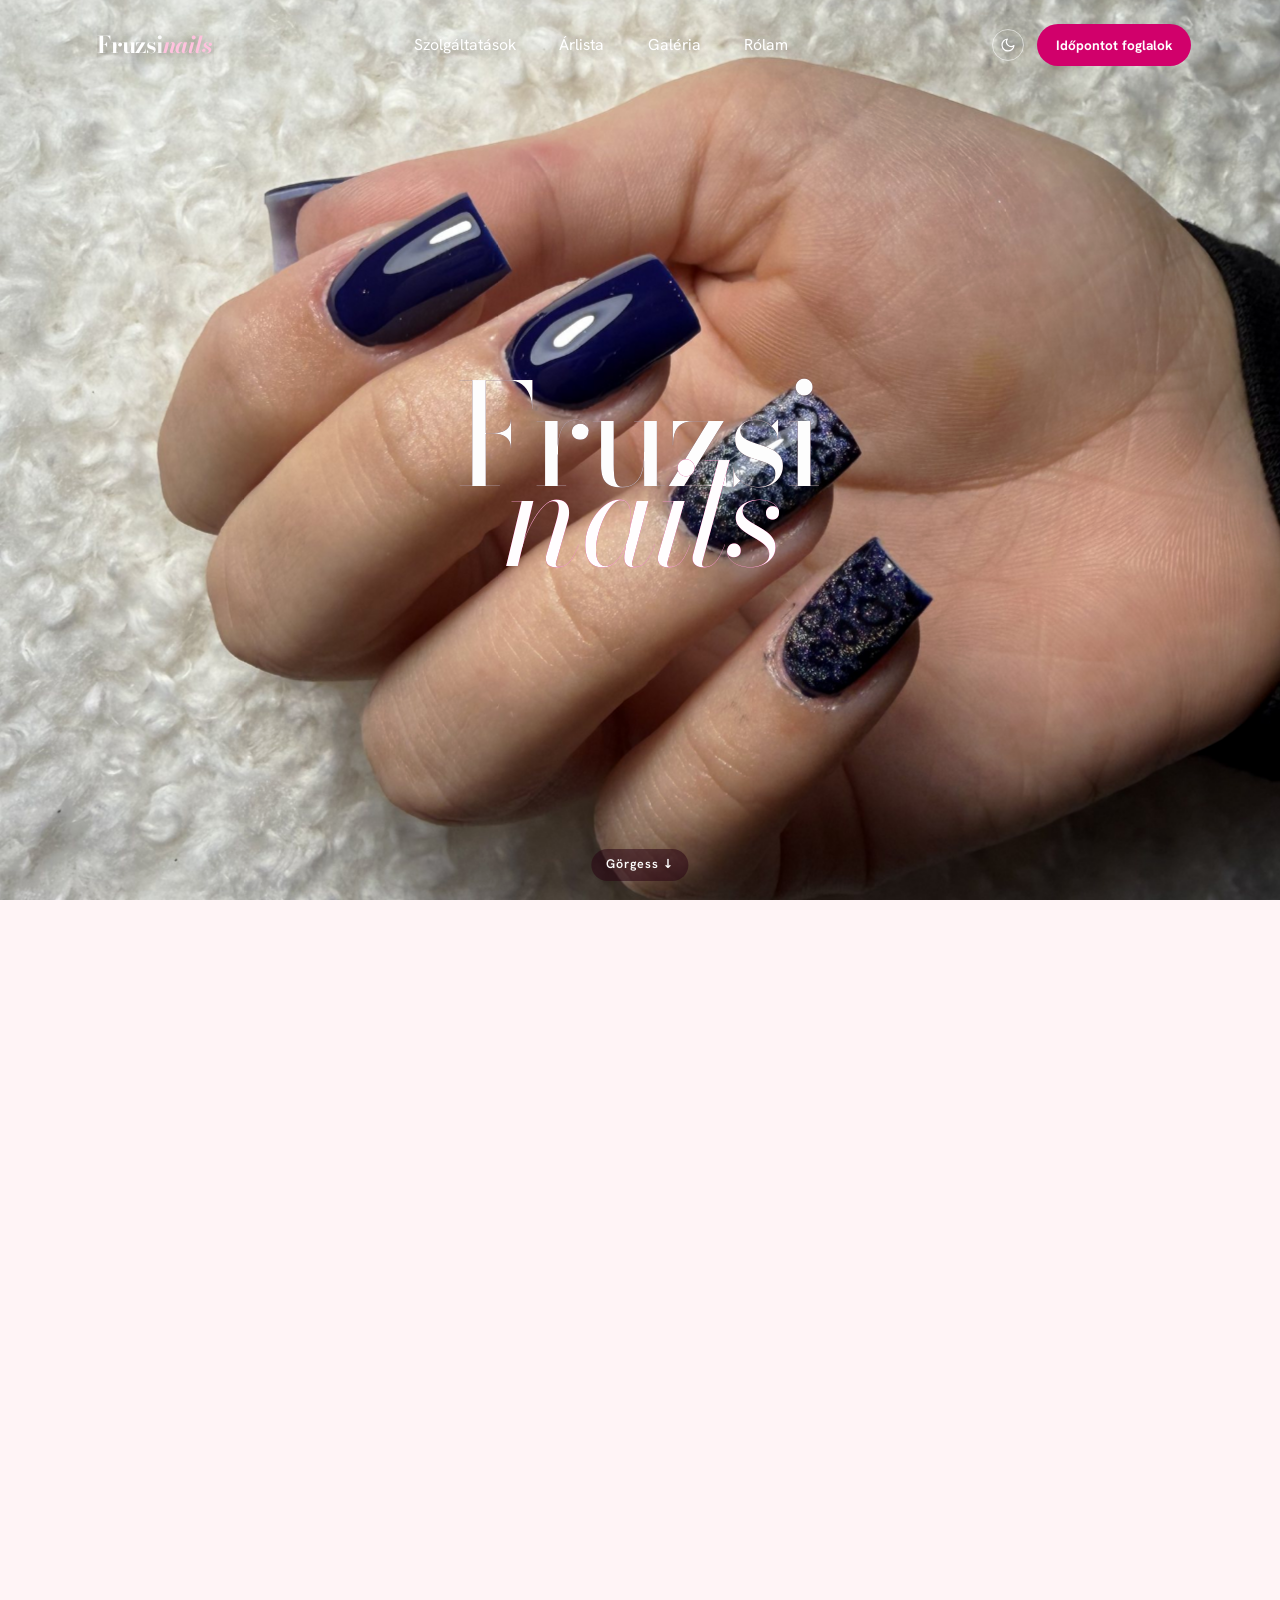
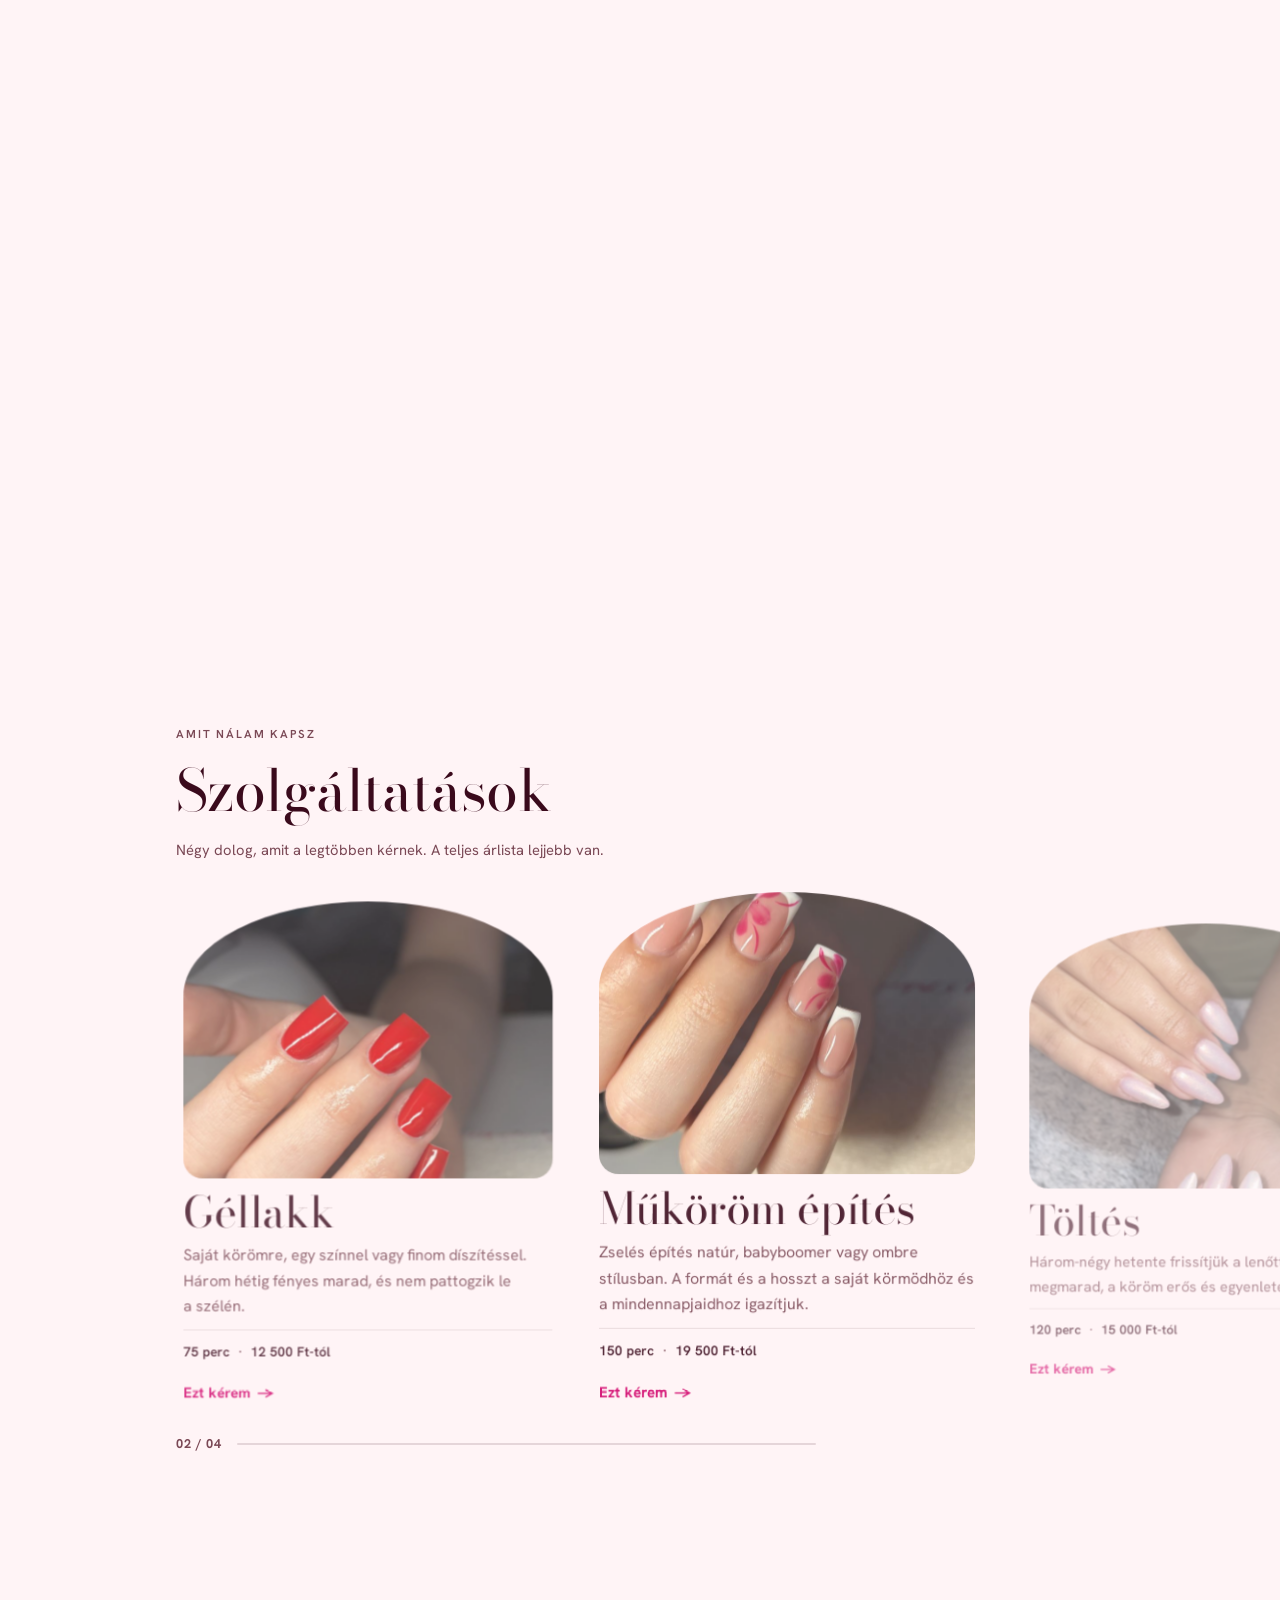
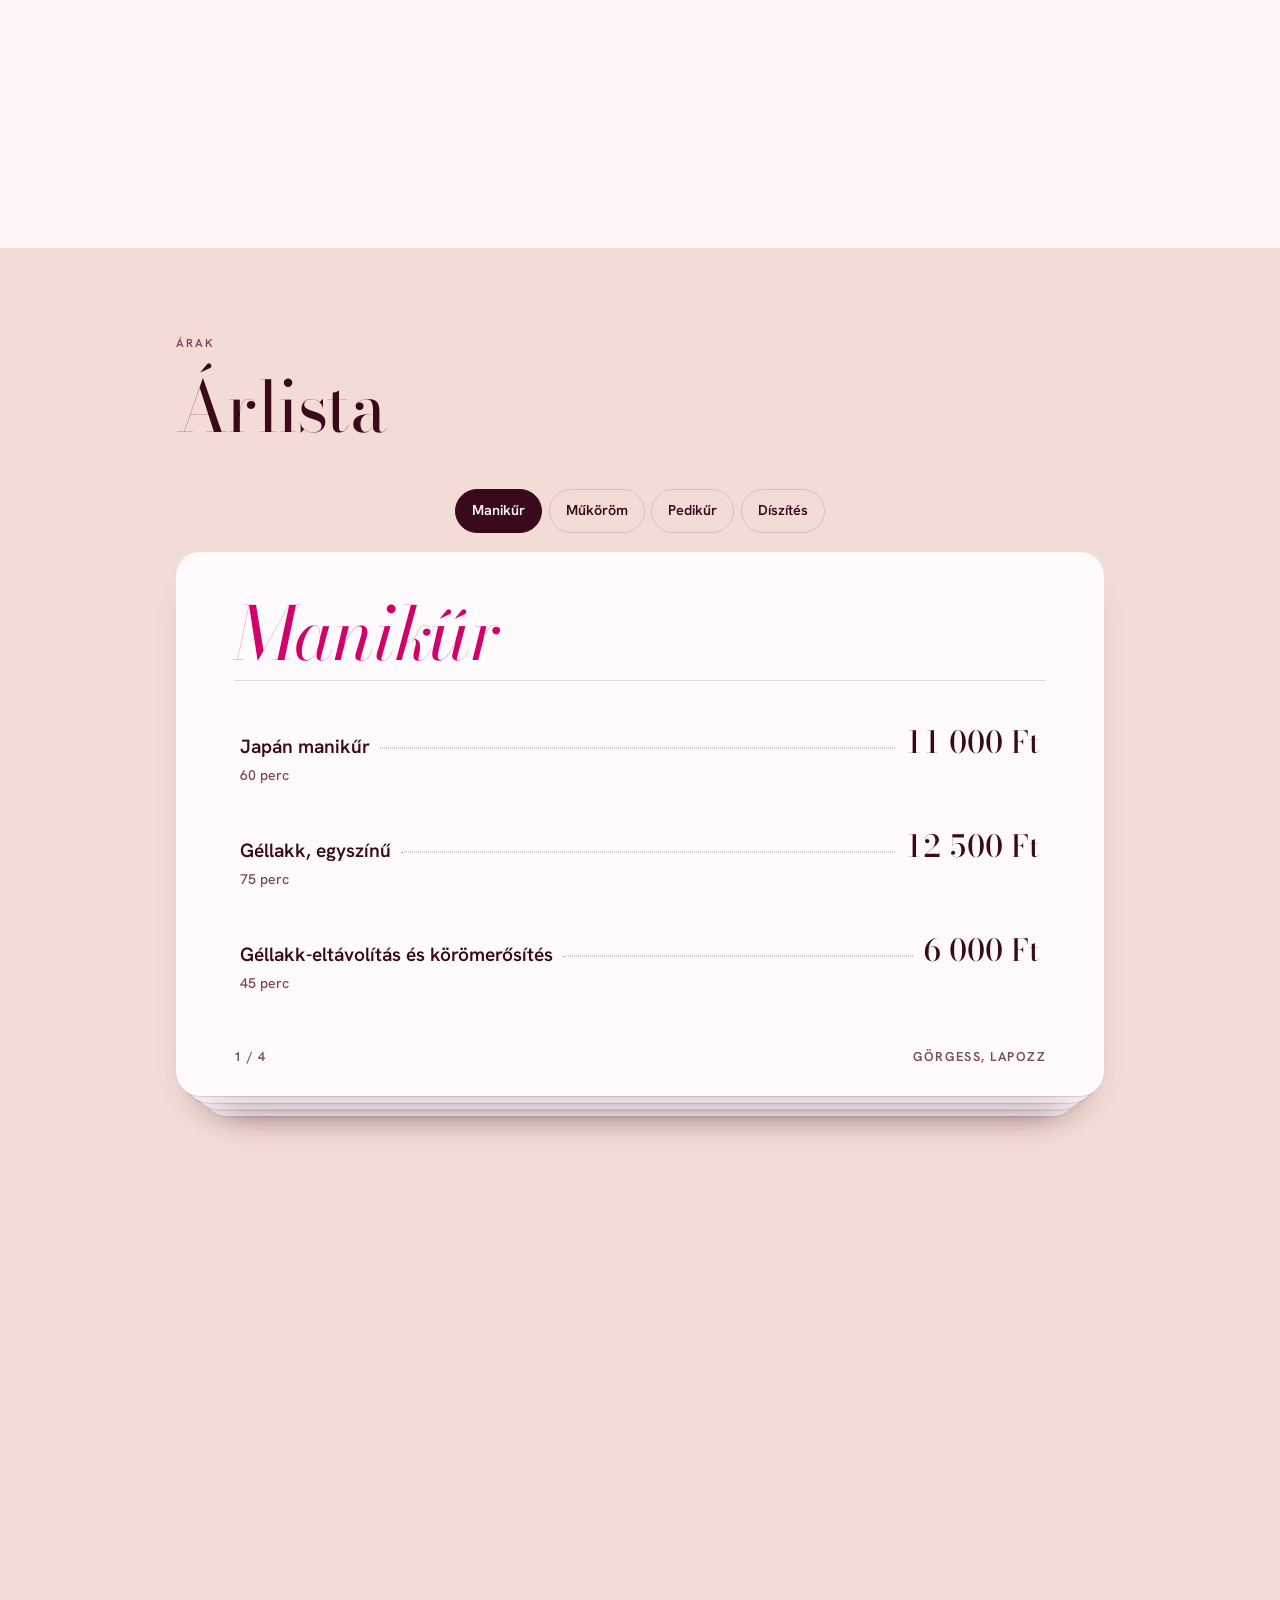
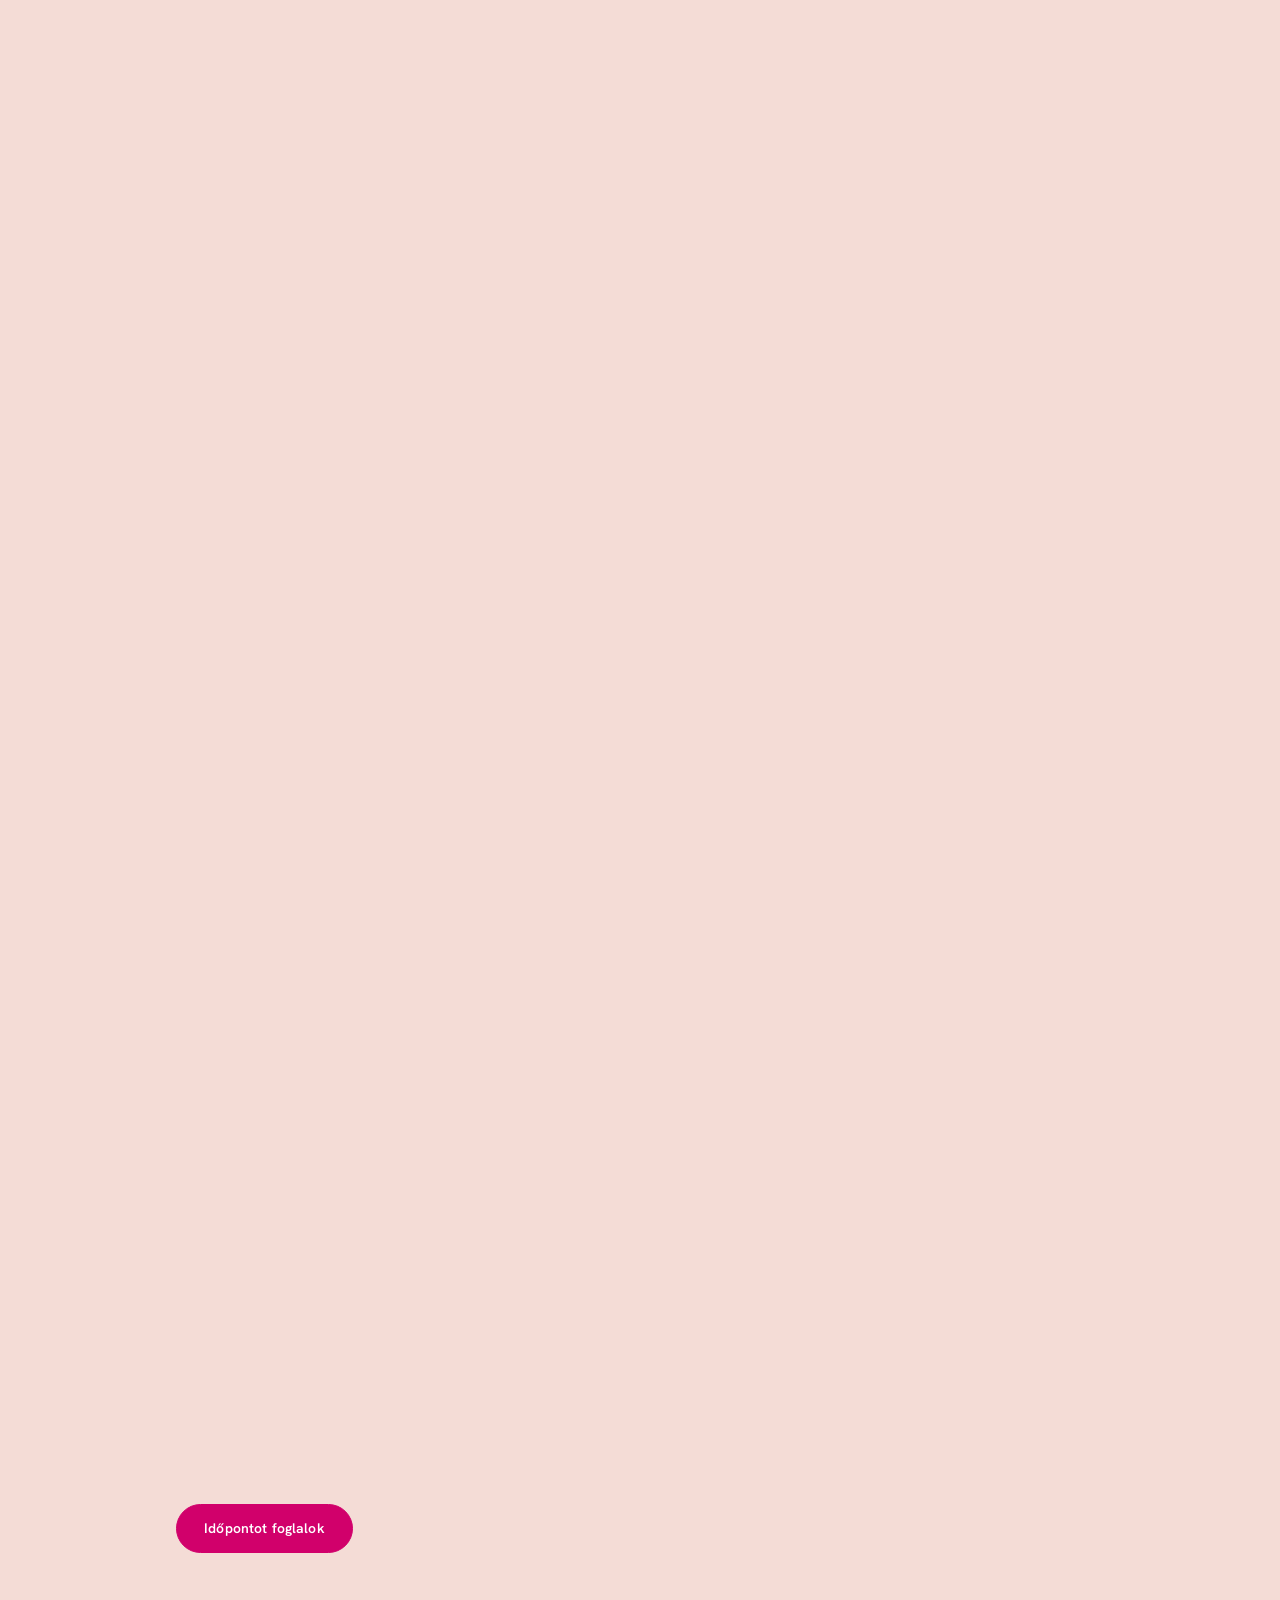
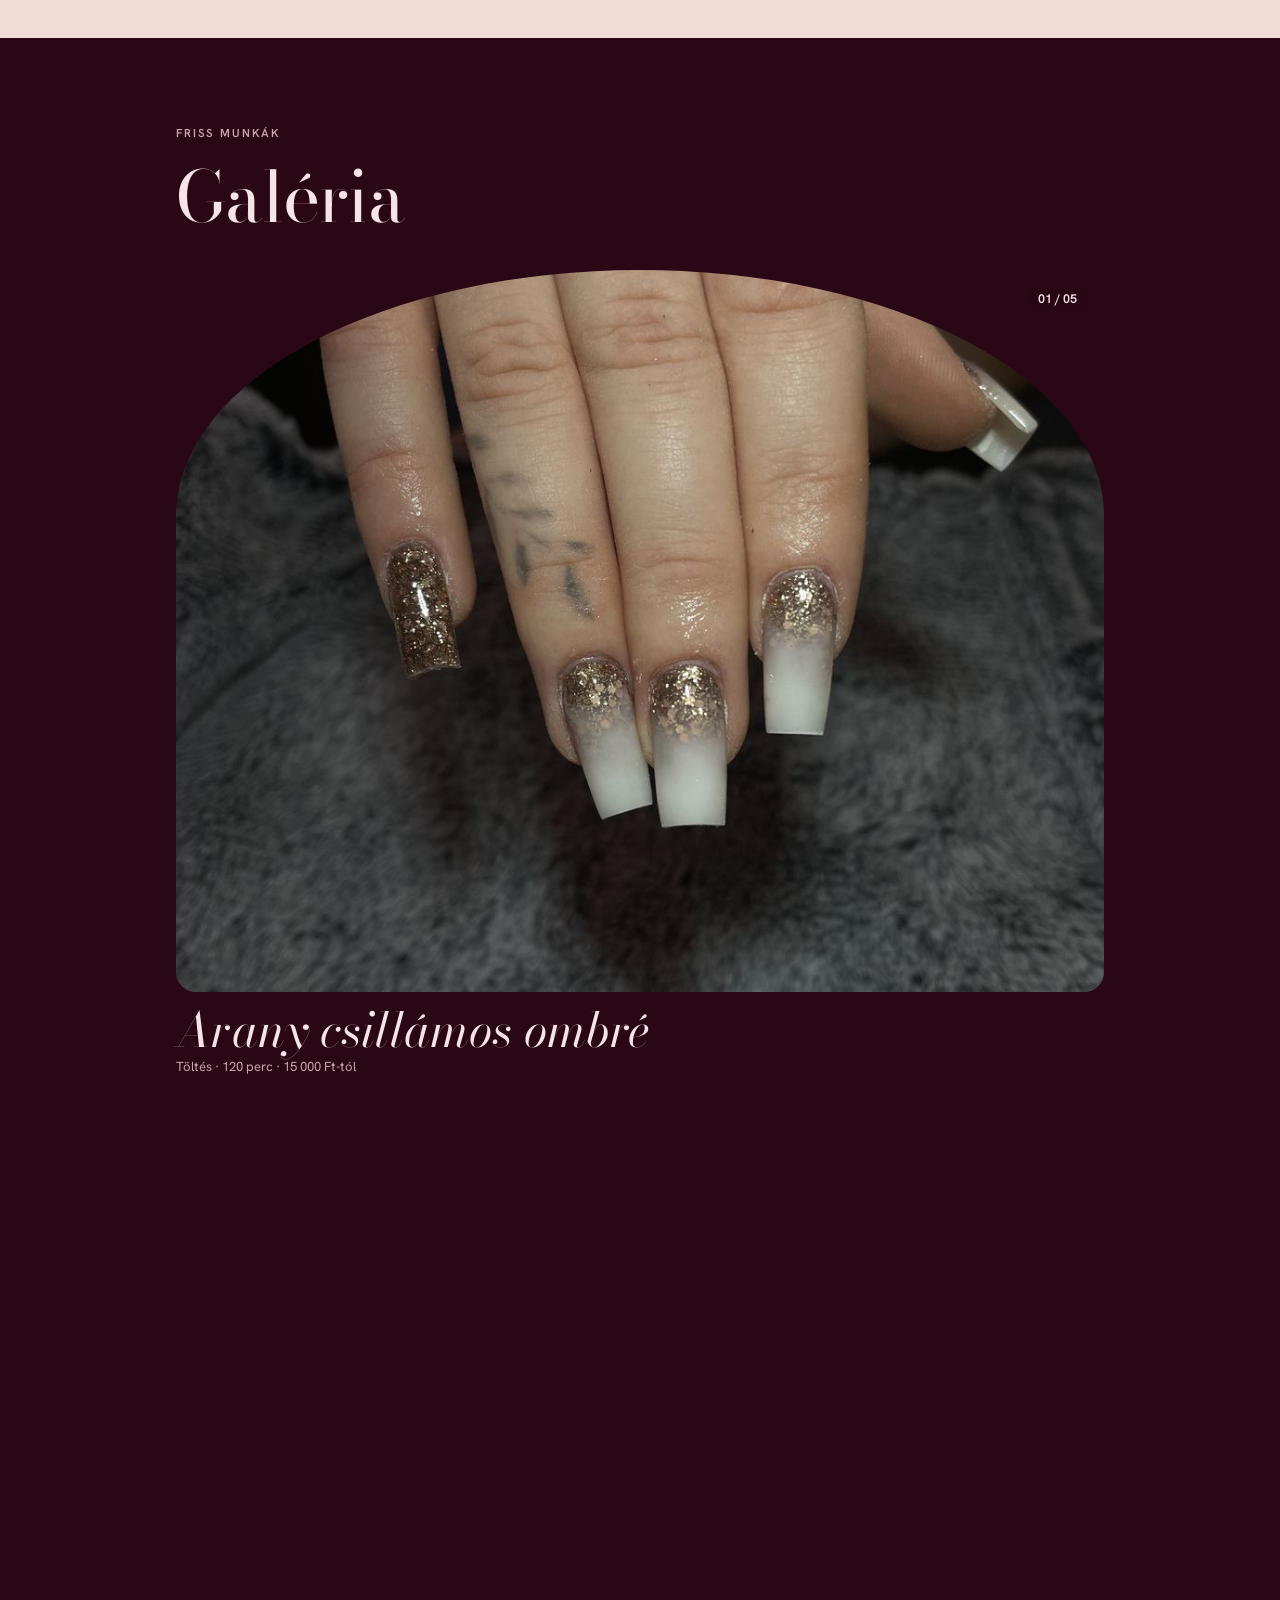
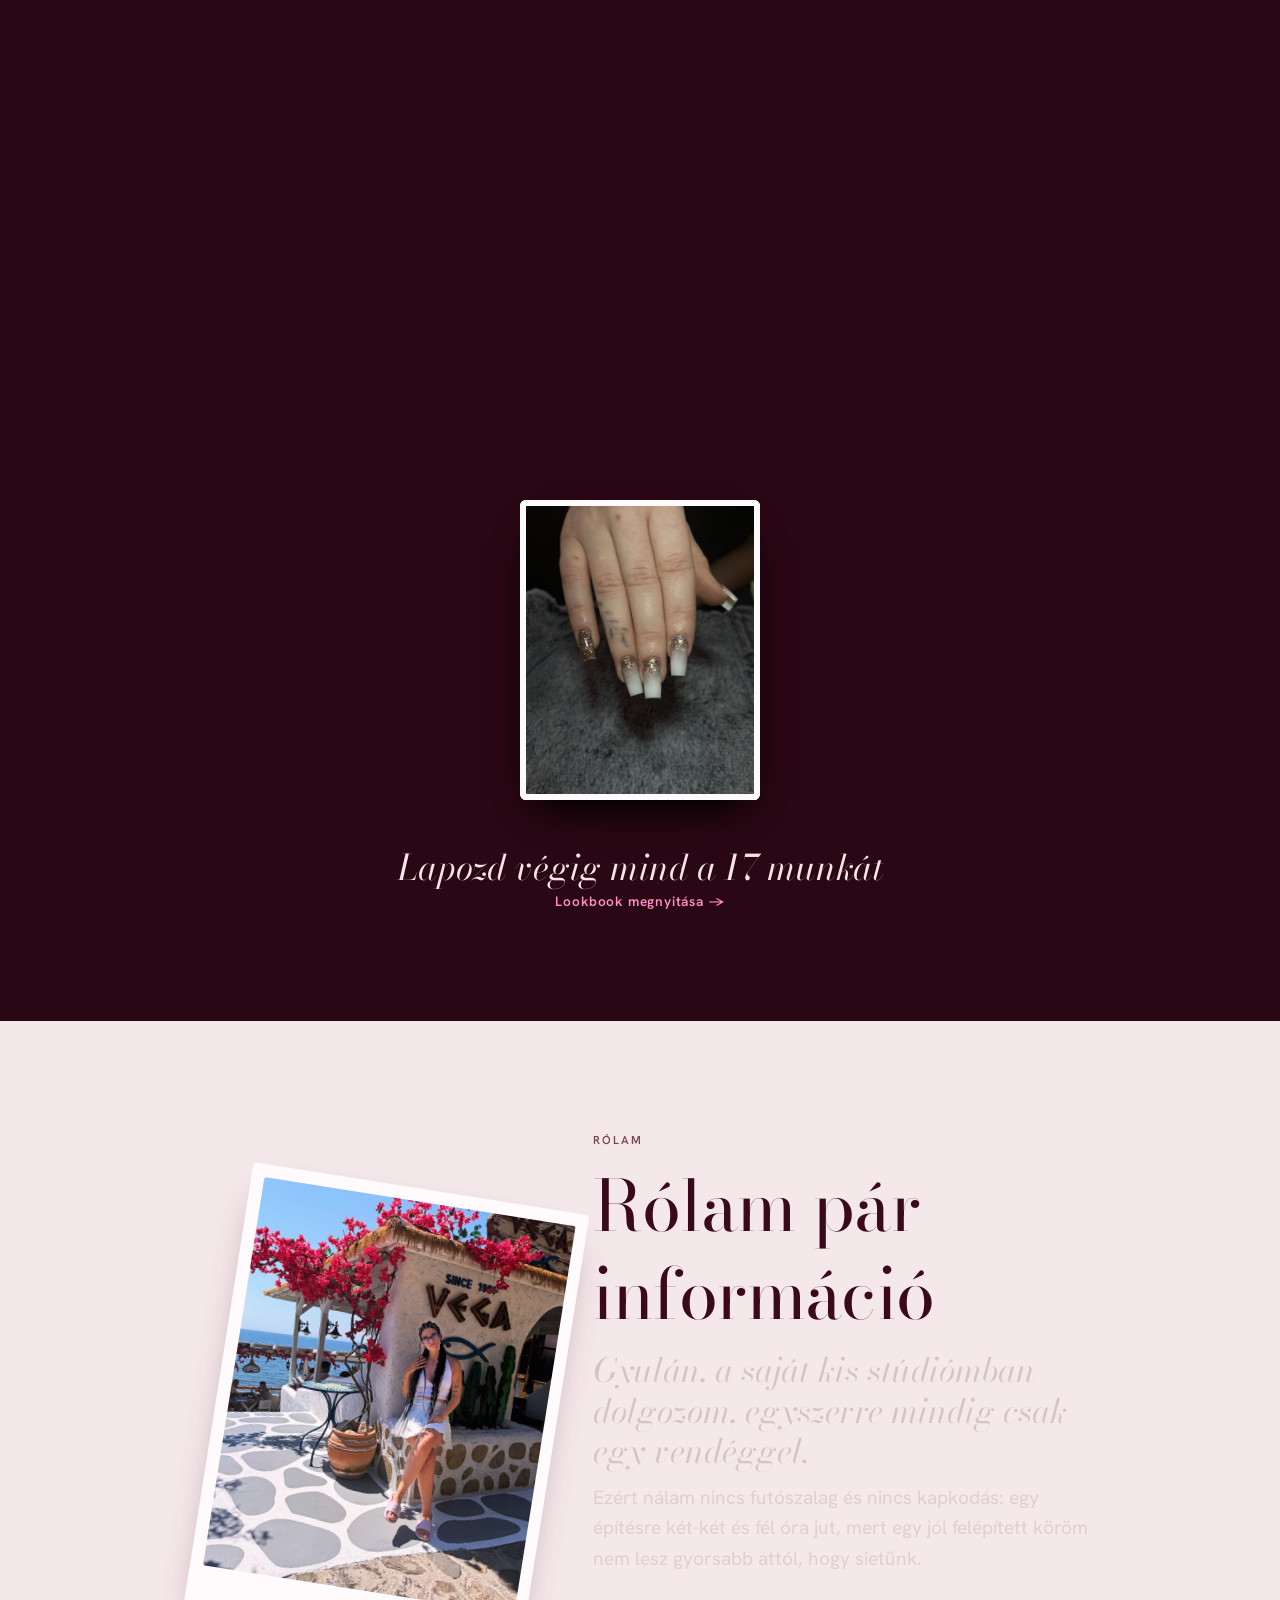
==== commit 27978c54: "Szolgáltatások-polc telefonon is bekapcsol (a kártyakép a képernyőhöz lapul); galéria képenként ~1 k" ====
--- a/index.html
+++ b/index.html
@@ -46,7 +46,7 @@
   <!-- Bodoni Moda kijelző-betű (a site.js csak a Hankent tölti) -->
   <link rel="stylesheet" href="https://fonts.googleapis.com/css2?family=Bodoni+Moda:ital,opsz,wght@0,6..96,400..600;1,6..96,400..600&display=swap">
   <link rel="stylesheet" href="pv.css">
-  <link rel="stylesheet" href="fruzsi.css?v=12">
+  <link rel="stylesheet" href="fruzsi.css?v=14">
 </head>
 
 <!-- A tervező előnézetében ez a blokk egy dobozban élt; itt maga az oldal.
@@ -380,6 +380,6 @@
   })();
   </script>
   <script src="site.js"></script>
-  <script src="fruzsi.js?v=9"></script>
+  <script src="fruzsi.js?v=11"></script>
 </body>
 </html>
--- a/fruzsi.css
+++ b/fruzsi.css
@@ -601,7 +601,7 @@
 
 /* ==========================================================================
    8c. SÖTÉT LOOKBOOK (fruzsi.js scrolly) – az oldal egyetlen „esti” szekciója
-   A doboz n × 70vh magas, a színpad kitűzve; a görgetés cseréli a képet.
+   A doboz n × 110svh magas (képenként ~1 képernyőnyi görgetés), a színpad kitűzve; a görgetés cseréli a képet.
    ========================================================================== */
 #sec-gallery {
   --pv-text: #f6e4e8;
@@ -613,7 +613,7 @@
   overflow-x: clip;                  /* a szétnyílt pakli széle ne szélesítse a lapot telefonon */
 }
 #sec-gallery :is(h2, .pv-item__cap) { color: #f6e4e8; }
-.fz-scrolly { height: calc(var(--n) * 70svh); margin: 1.6rem 0 3rem; }
+.fz-scrolly { height: calc(var(--n) * 110svh); margin: 1.6rem 0 3rem; }
 .fz-scrolly__stage {
   position: sticky;
   top: calc(var(--pv-nav-h, 4rem) + 0.5rem);
@@ -640,6 +640,7 @@
   .fz-scrolly__frame img { transition: opacity 0.6s ease, scale 1s var(--fz-ease); scale: 1.05; }
   .fz-scrolly__frame img.is-lit { scale: 1; }
   .pv-nav.is-open { animation: fz-fade 0.3s ease both; }
+  .pv-nav.fz-ghost { animation: fz-fade 0.3s ease reverse both; pointer-events: none; }   /* zárás (fruzsi.js menu) */
   @media (hover: hover) {
     .fz-want:hover span { translate: 0.25rem 0; }
   }
@@ -1177,6 +1178,8 @@
 }
 /* köröm-ablak a képnek; a kép belül ellenmozog */
 .fz-shelf.is-pinned #pv-items .pv-item__media { order: 0; aspect-ratio: 1; border-radius: var(--fz-nail); }
+/* --mh (JS): alacsony képernyőn a kép lapul, hogy a kártya kiférjen és a polc működjön */
+.fz-shelf.is-pinned #pv-items[style*="--mh"] .pv-item__media { aspect-ratio: auto; height: var(--mh); }
 .fz-shelf.is-pinned #pv-items .pv-item__media img { scale: 1.18; translate: calc(clamp(-0.6, var(--d), 0.6) * -14%) 0; will-change: translate; }
 .fz-shelf.is-pinned #pv-items .pv-item__body h3 { font-size: clamp(1.9rem, 8vw, 2.8rem); }
 .fz-shelf.is-pinned #pv-items .pv-item__body > p:not(.fz-meta) {
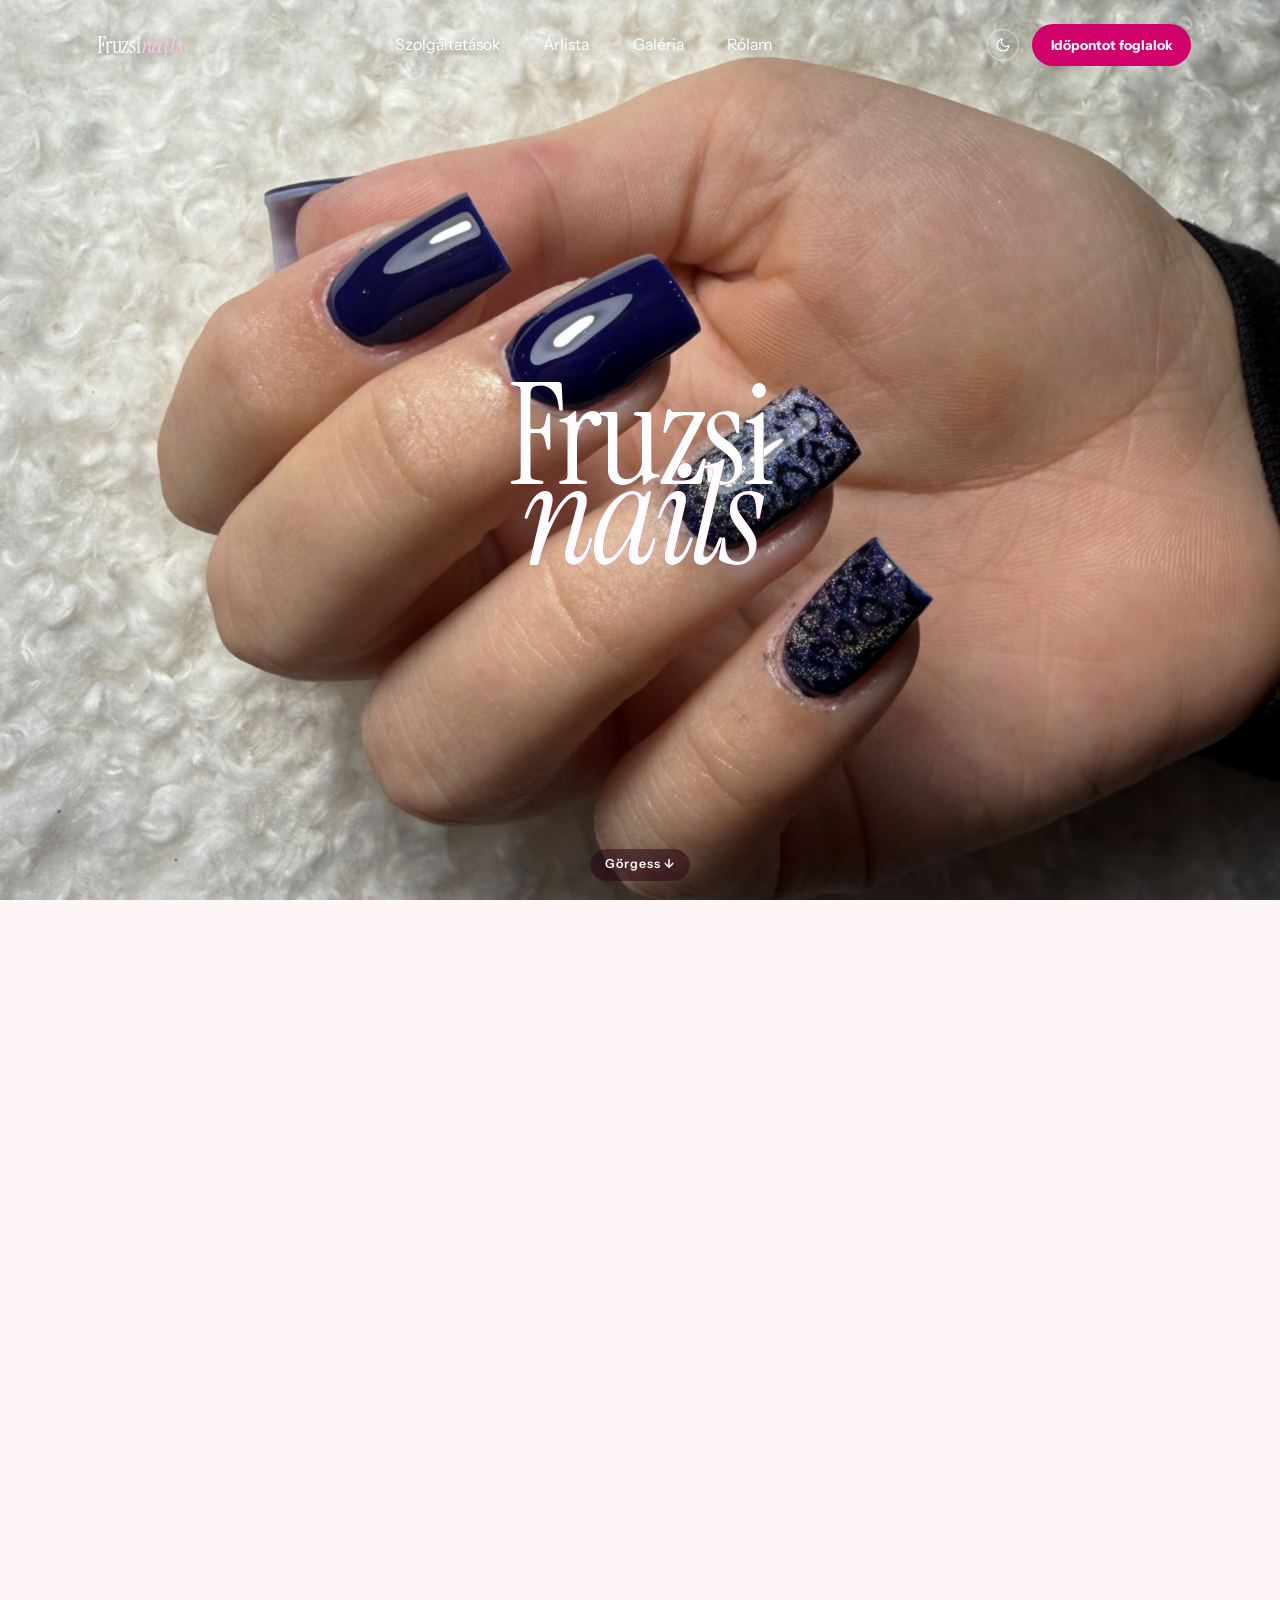
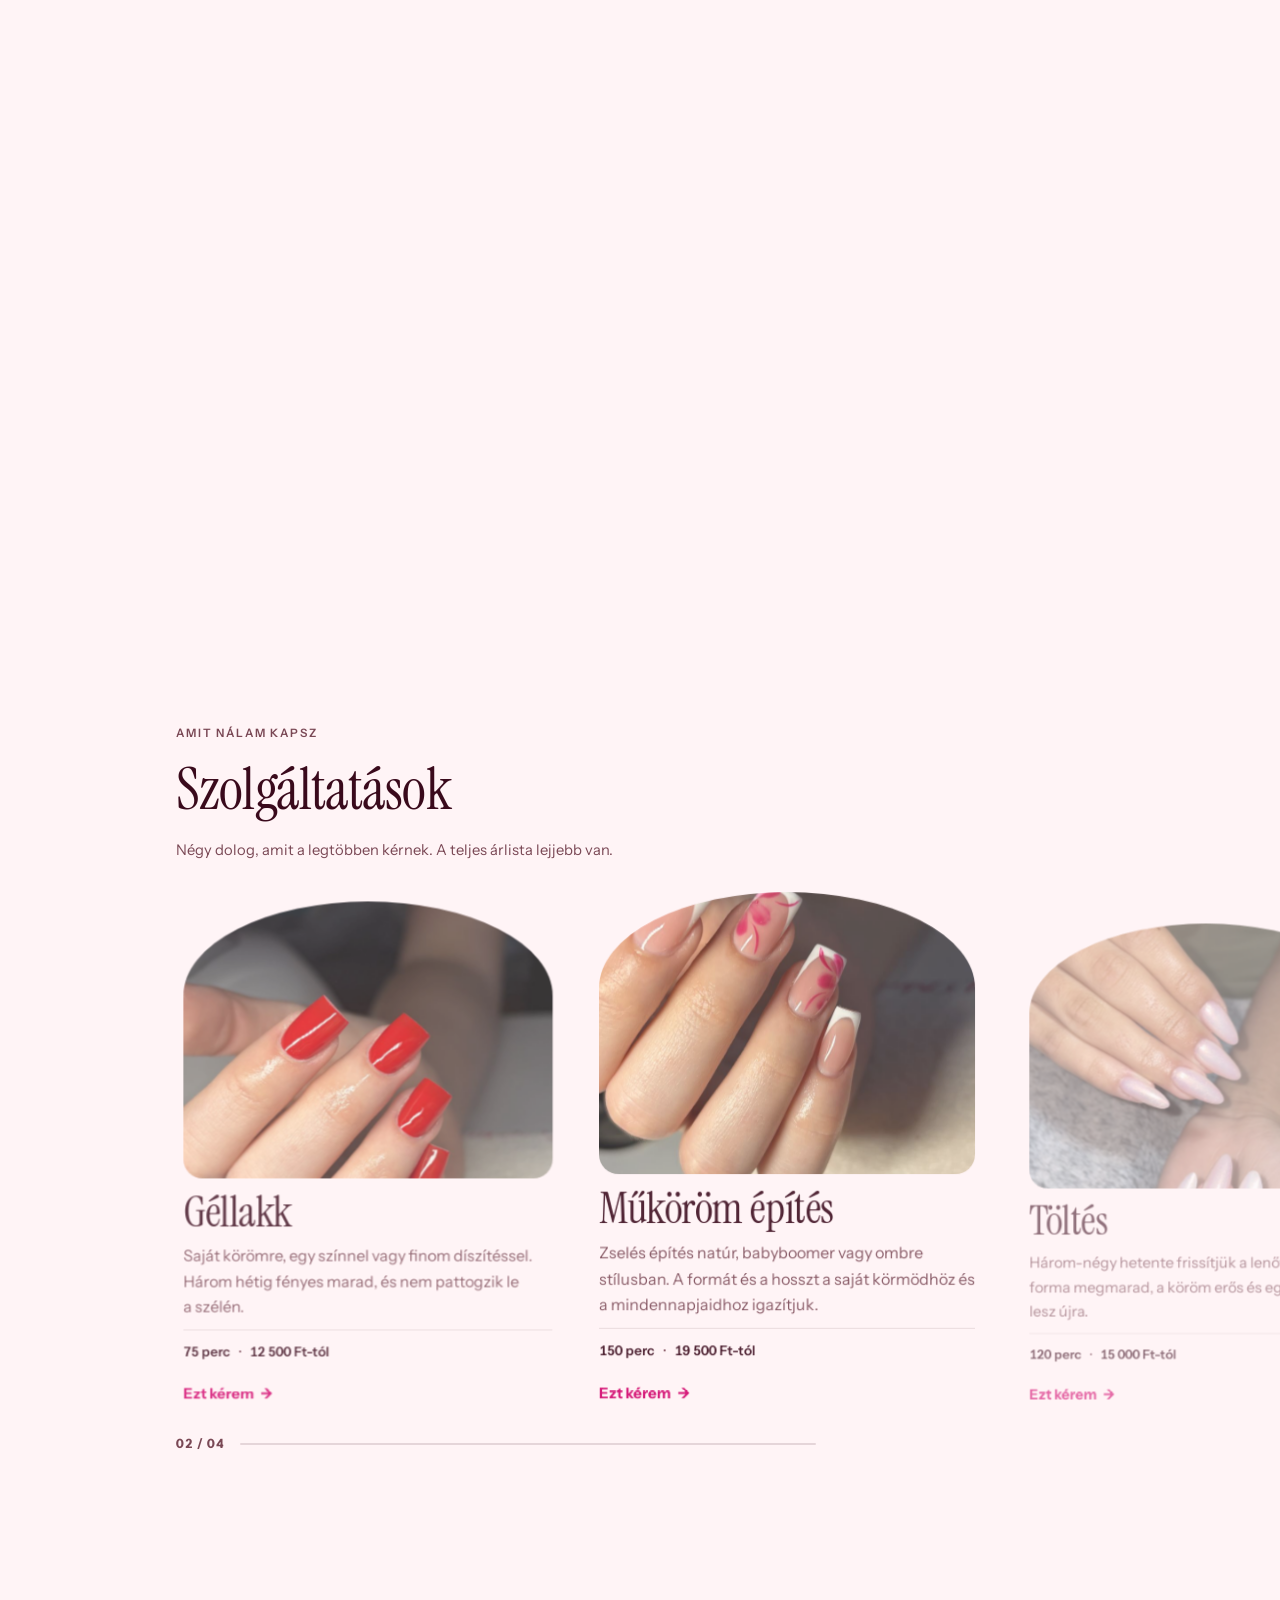
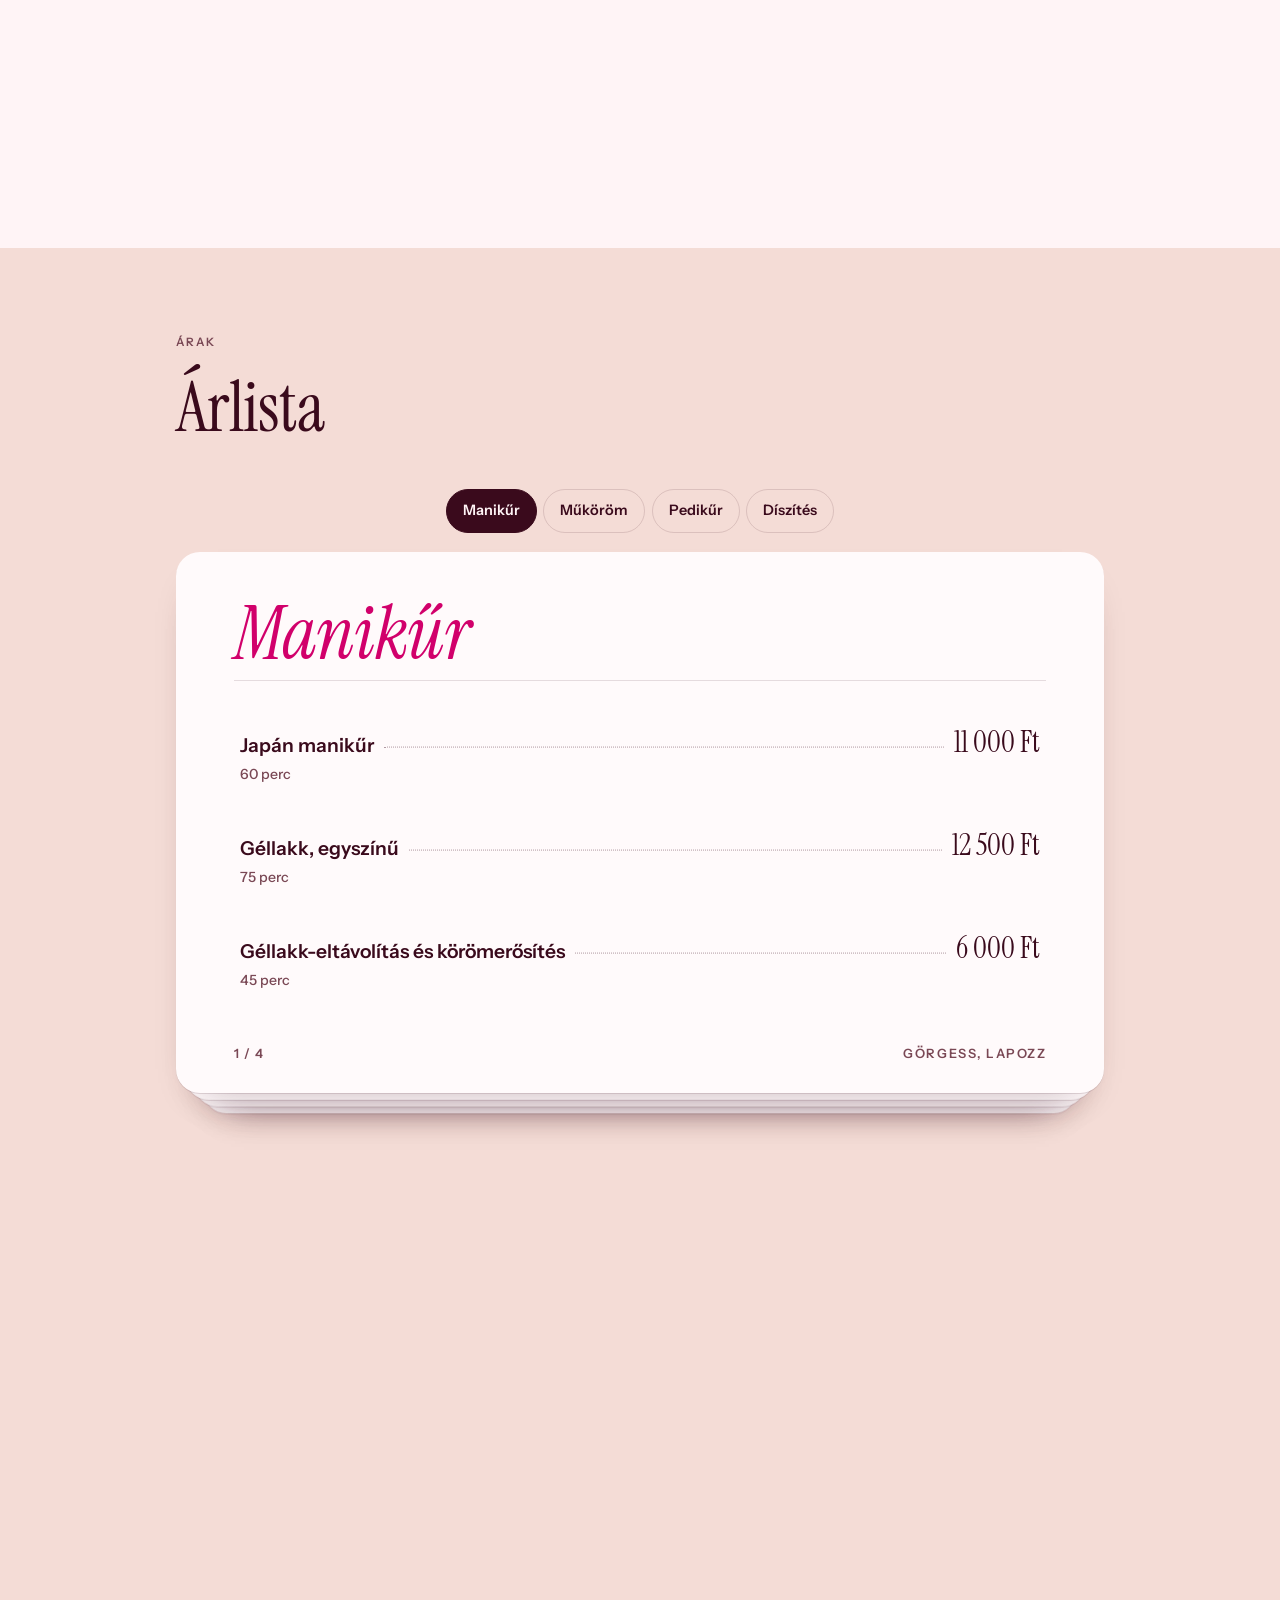
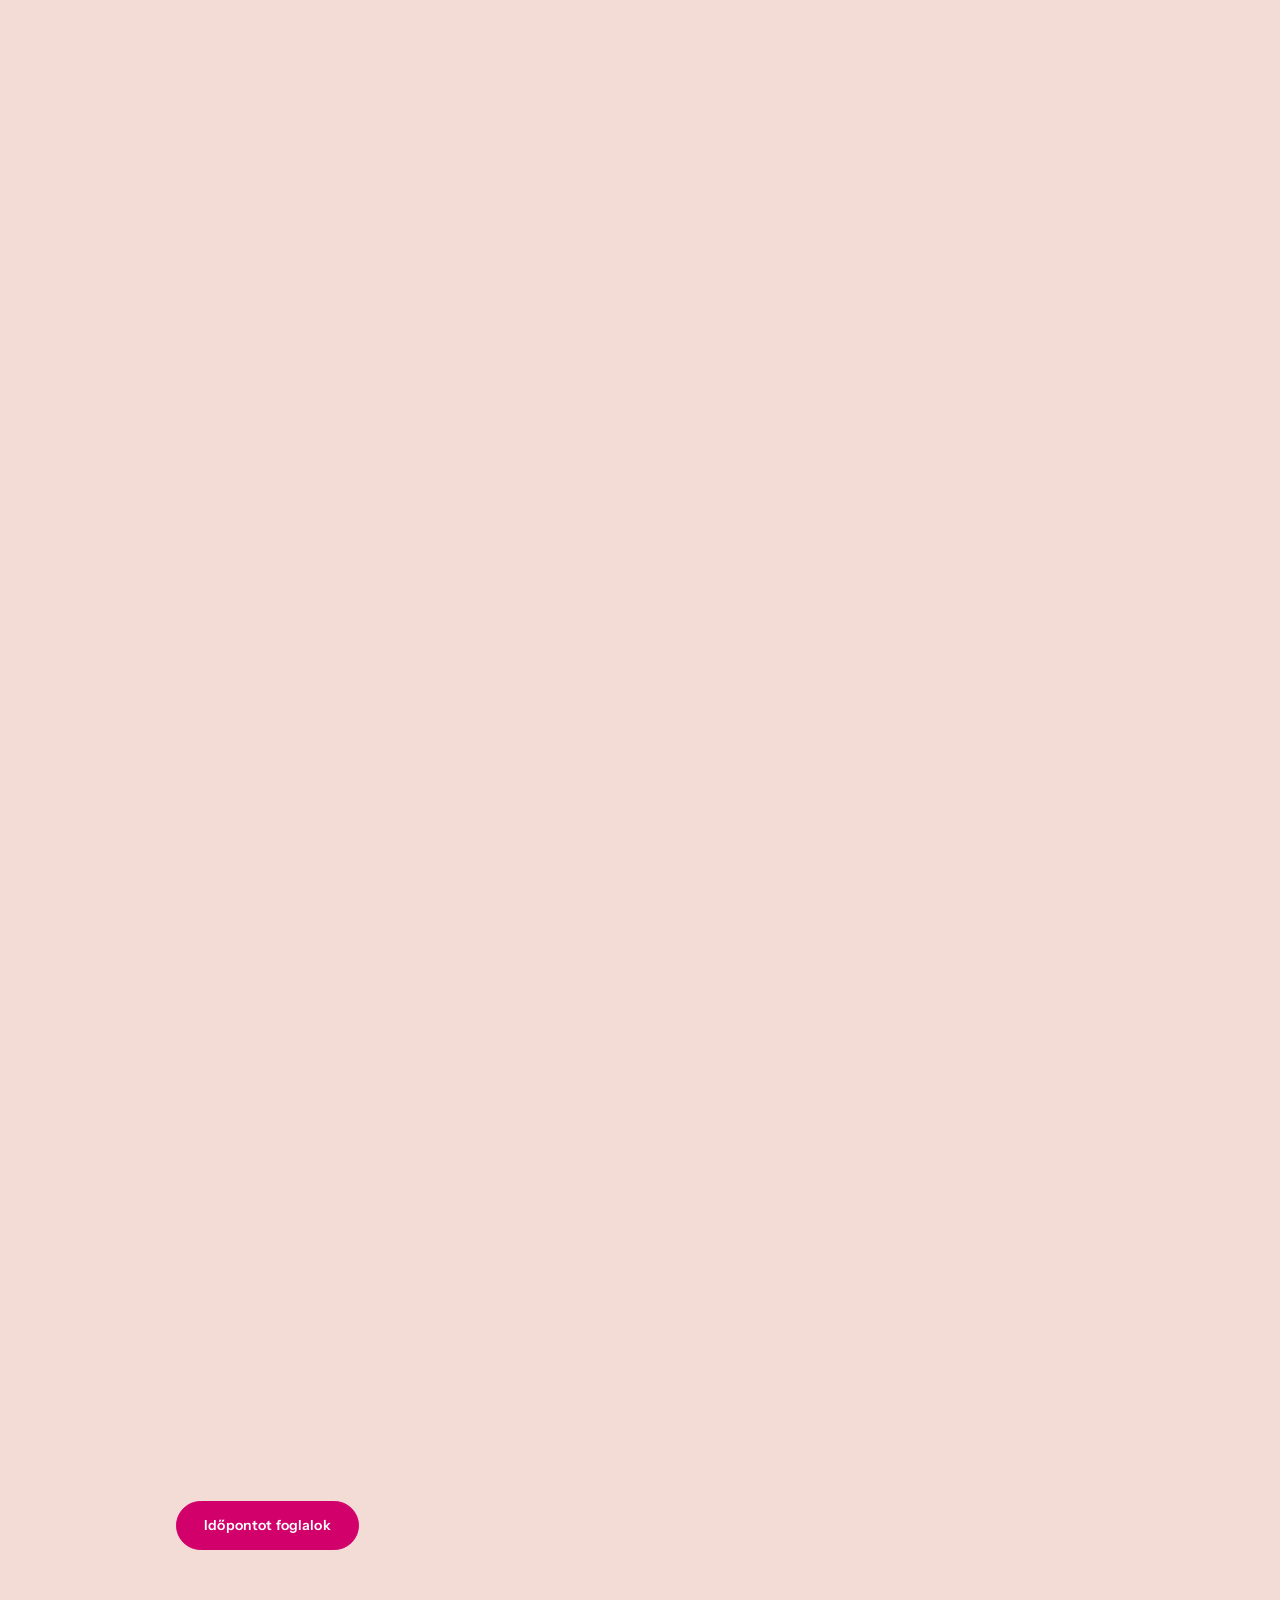
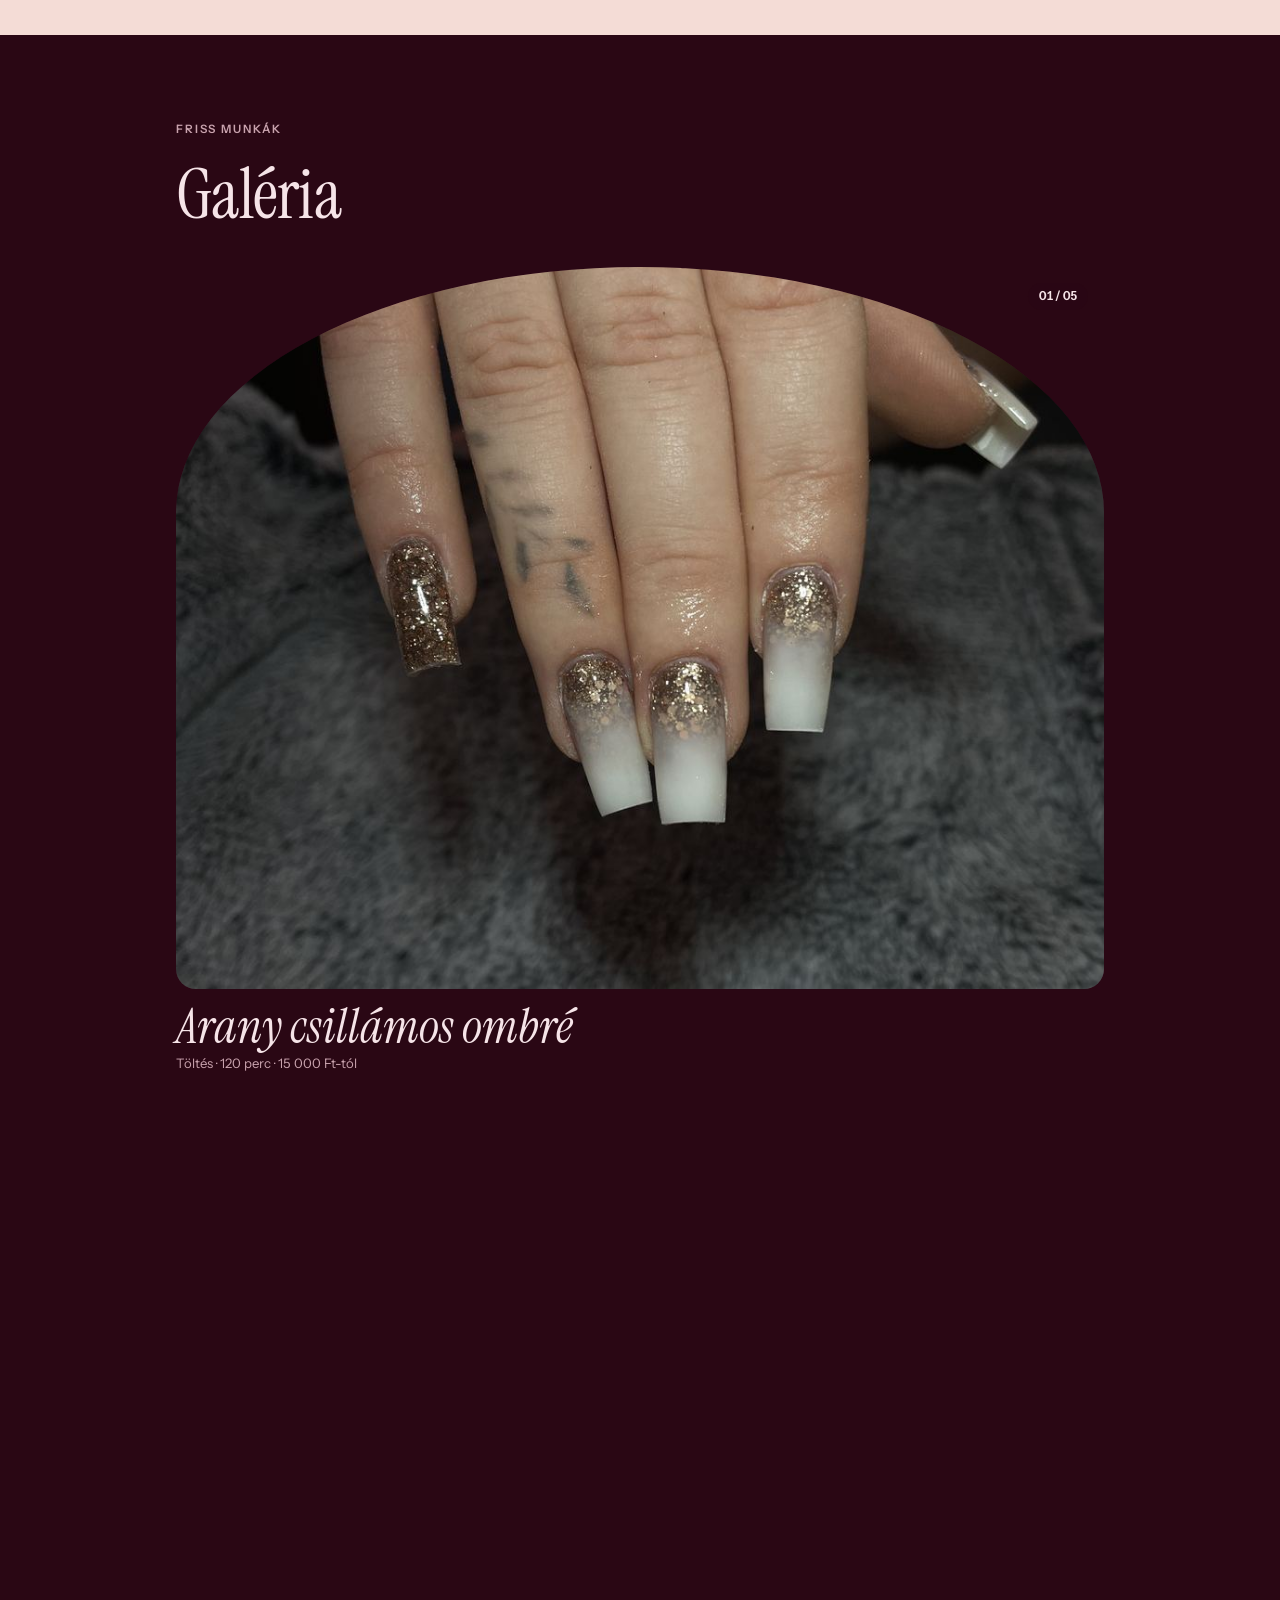
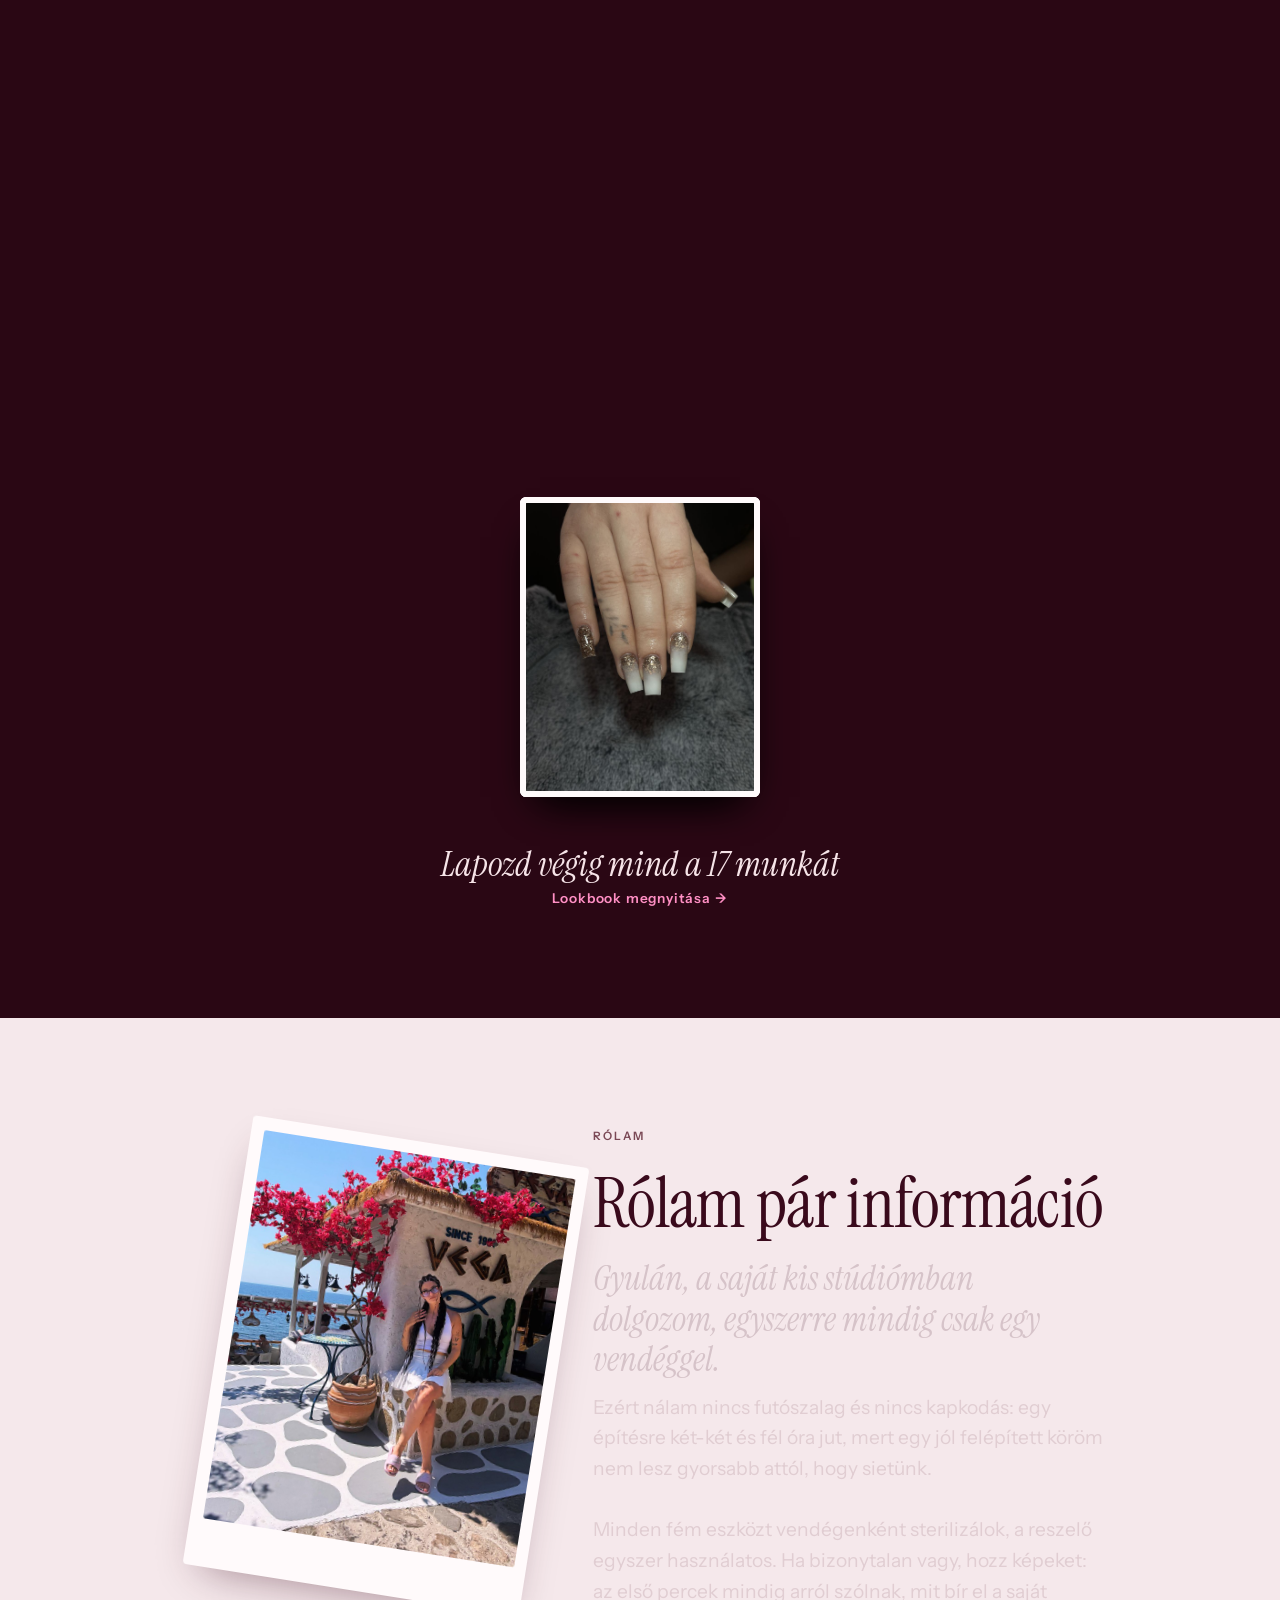
==== commit 4158554a: "Betűcsere: címek Instrument Serif, szöveg Instrument Sans; műfélkövér tiltva; cache-buster css v15 C" ====
--- a/index.html
+++ b/index.html
@@ -43,10 +43,10 @@
   <script>try { var m = localStorage.getItem("dilaweb:mode"); if (m === "dark" || m === "light") document.documentElement.style.background = m === "dark" ? "#220611" : "#f9dde8"; } catch (e) {}</script>
   <noscript><style>html:not(.pv-ready) body { visibility: visible; animation: none; }</style></noscript>
   <!-- <<< BOOT -->
-  <!-- Bodoni Moda kijelző-betű (a site.js csak a Hankent tölti) -->
-  <link rel="stylesheet" href="https://fonts.googleapis.com/css2?family=Bodoni+Moda:ital,opsz,wght@0,6..96,400..600;1,6..96,400..600&display=swap">
+  <!-- Instrument Serif kijelző-betű, dőlttel (a site.js csak az Instrument Sanst tölti) -->
+  <link rel="stylesheet" href="https://fonts.googleapis.com/css2?family=Instrument+Serif:ital@0;1&display=swap">
   <link rel="stylesheet" href="pv.css">
-  <link rel="stylesheet" href="fruzsi.css?v=14">
+  <link rel="stylesheet" href="fruzsi.css?v=15">
 </head>
 
 <!-- A tervező előnézetében ez a blokk egy dobozban élt; itt maga az oldal.
--- a/fruzsi.css
+++ b/fruzsi.css
@@ -4,13 +4,15 @@
    ezt a két réteget tartja, a pv.css / site.js / booking.* a gyökérből jön.
 
    Irány: Fruzsi munkái divatlap-lookbookként. Tej alap, meggy tinta, a
-   fukszia CSAK akció. Kijelző: Bodoni Moda, szöveg: Hanken Grotesk.
+   fukszia CSAK akció. Kijelző: Instrument Serif, szöveg: Instrument Sans.
    Kézjegy: színkártya a heróban (fruzsi.js → .fz-look) – egyetlen mozgó elem.
    Minden más csendes: nincs üveg, ragyogás, csillám, árnyék-glória.
    ========================================================================== */
 .pv {
-  /* a site.js inline teszi ki a címbetűt (fontHead: hanken) – a Bodoni itt nyer */
-  --pv-font-head: "Bodoni Moda", "Didot", Georgia, serif !important;
+  /* a site.js inline teszi ki a címbetűt (fontHead: instrumentsans) – az Instrument Serif itt nyer */
+  --pv-font-head: "Instrument Serif", Georgia, serif !important;
+  /* az Instrument Serif csak 400-as: a vastagabb kérés ne műfélkövér legyen */
+  font-synthesis-weight: none;
   --fz-milk: #fffafb;                  /* kártya, lap */
   --fz-nude: #f4dcd6;                  /* az egyetlen színes sáv: árlista */
   --fz-chrome: #c9ccd4;                /* keret, hajszálvonal a mintákon */
@@ -140,7 +142,7 @@
 .pv-topbar { font-size: 0.76rem; color: var(--fz-muted); background: none; border: 0; }
 
 /* --------------------------------------------------------------------------
-   MENÜ – teljes képernyős lap, nagy Bodoni pontok
+   MENÜ – teljes képernyős lap, nagy serif pontok
    -------------------------------------------------------------------------- */
 .pv-nav.is-open {
   position: fixed;
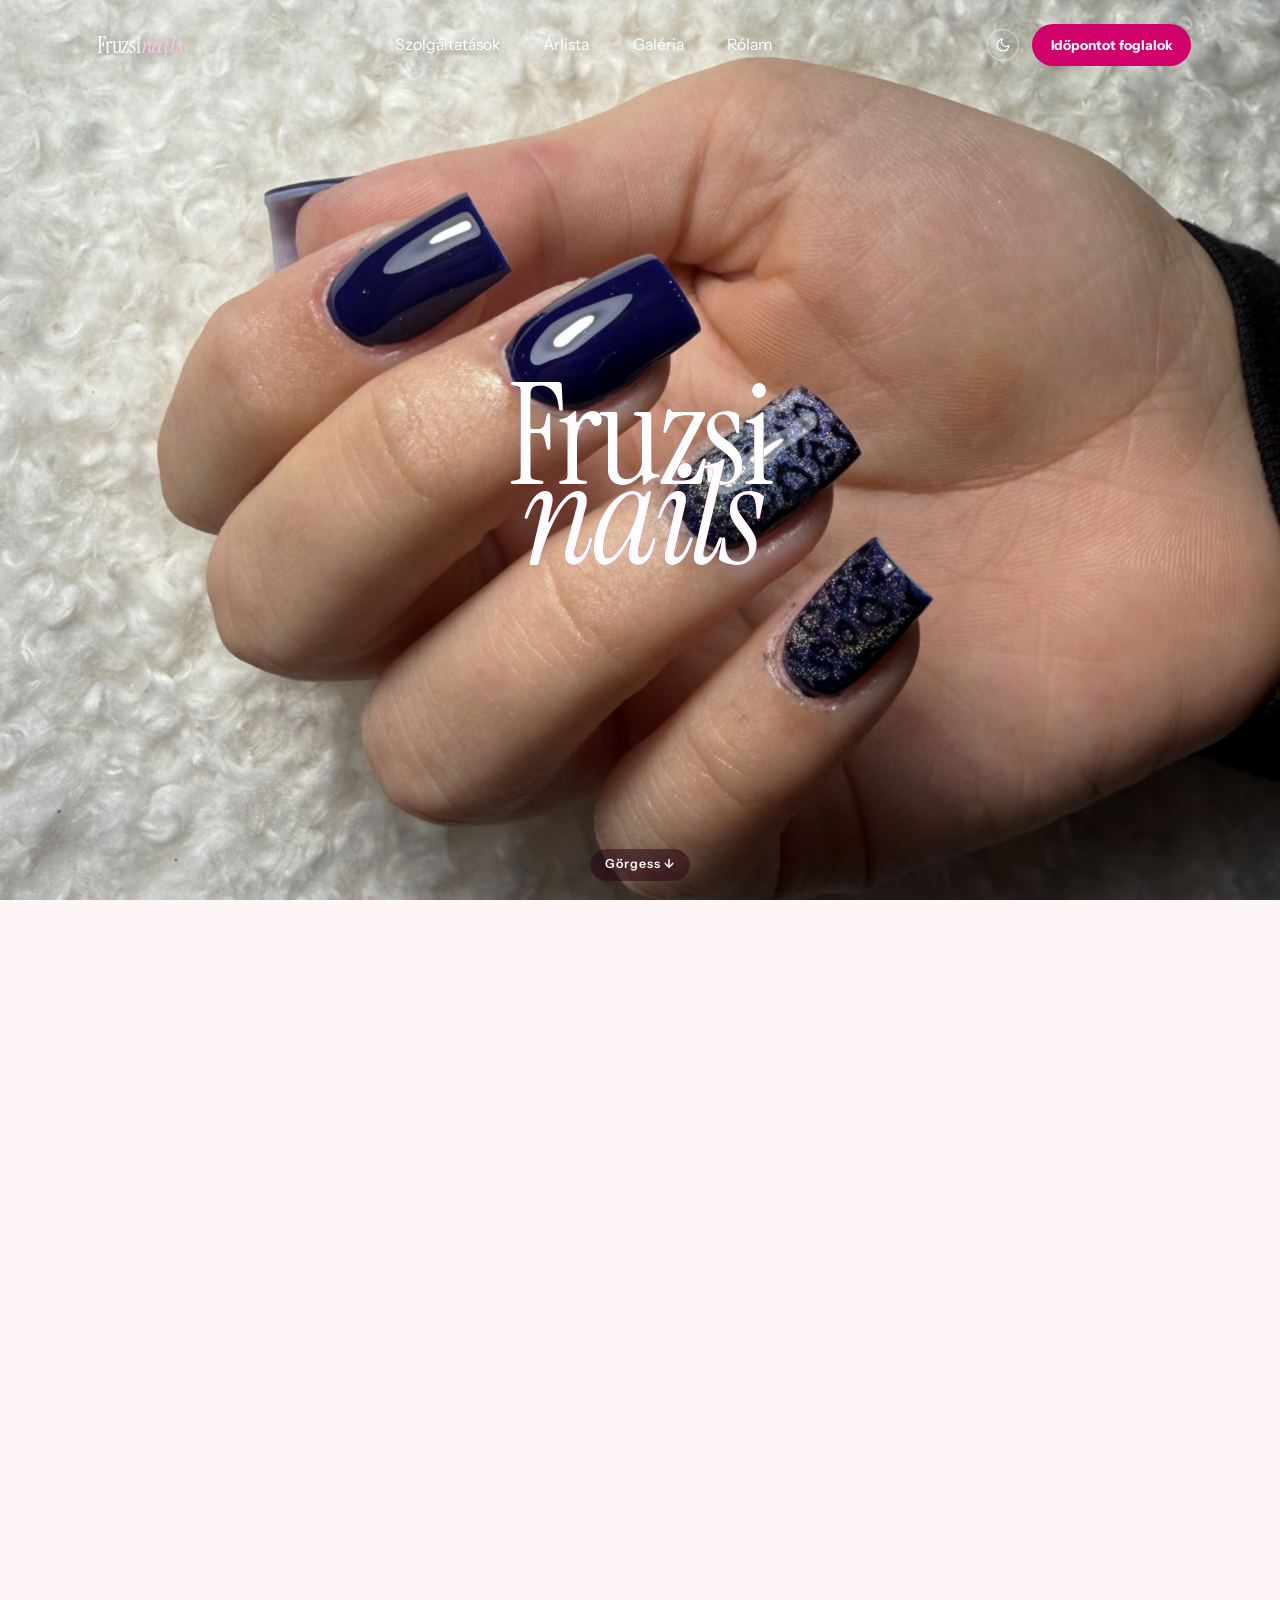
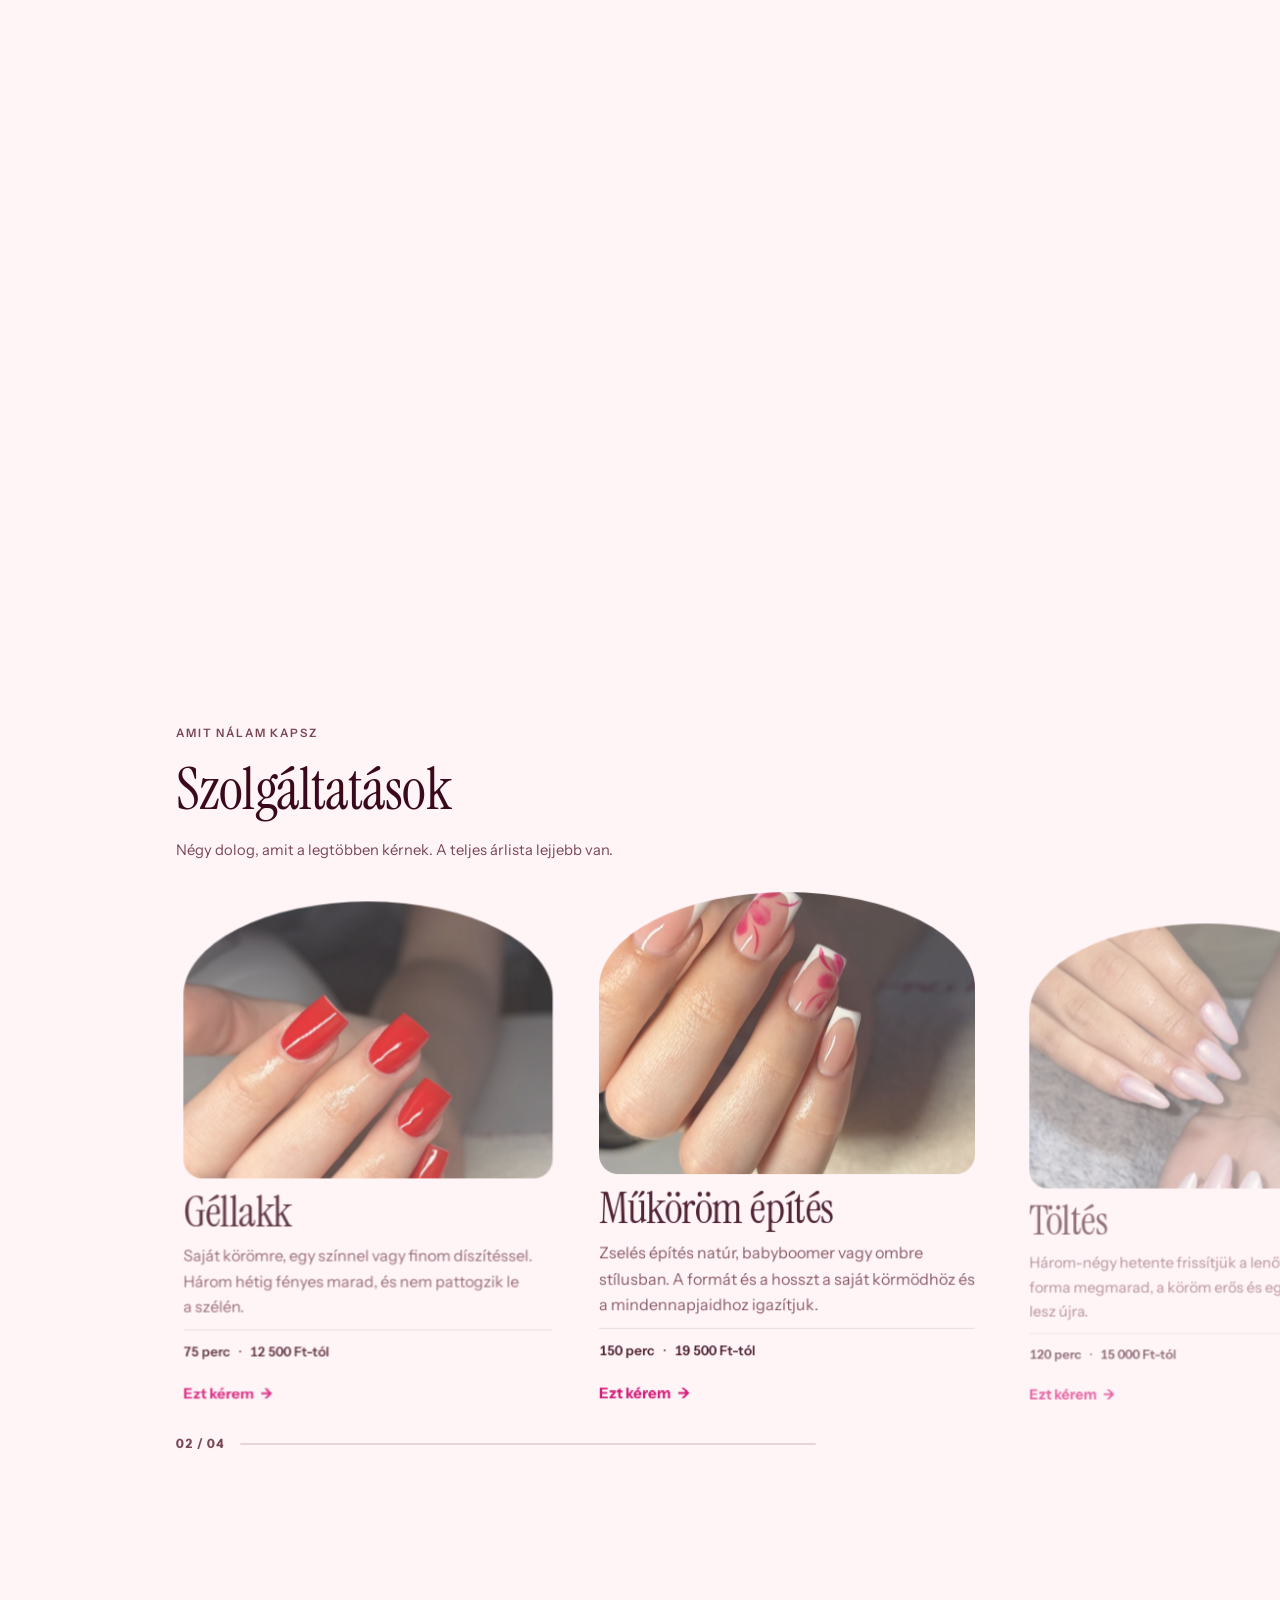
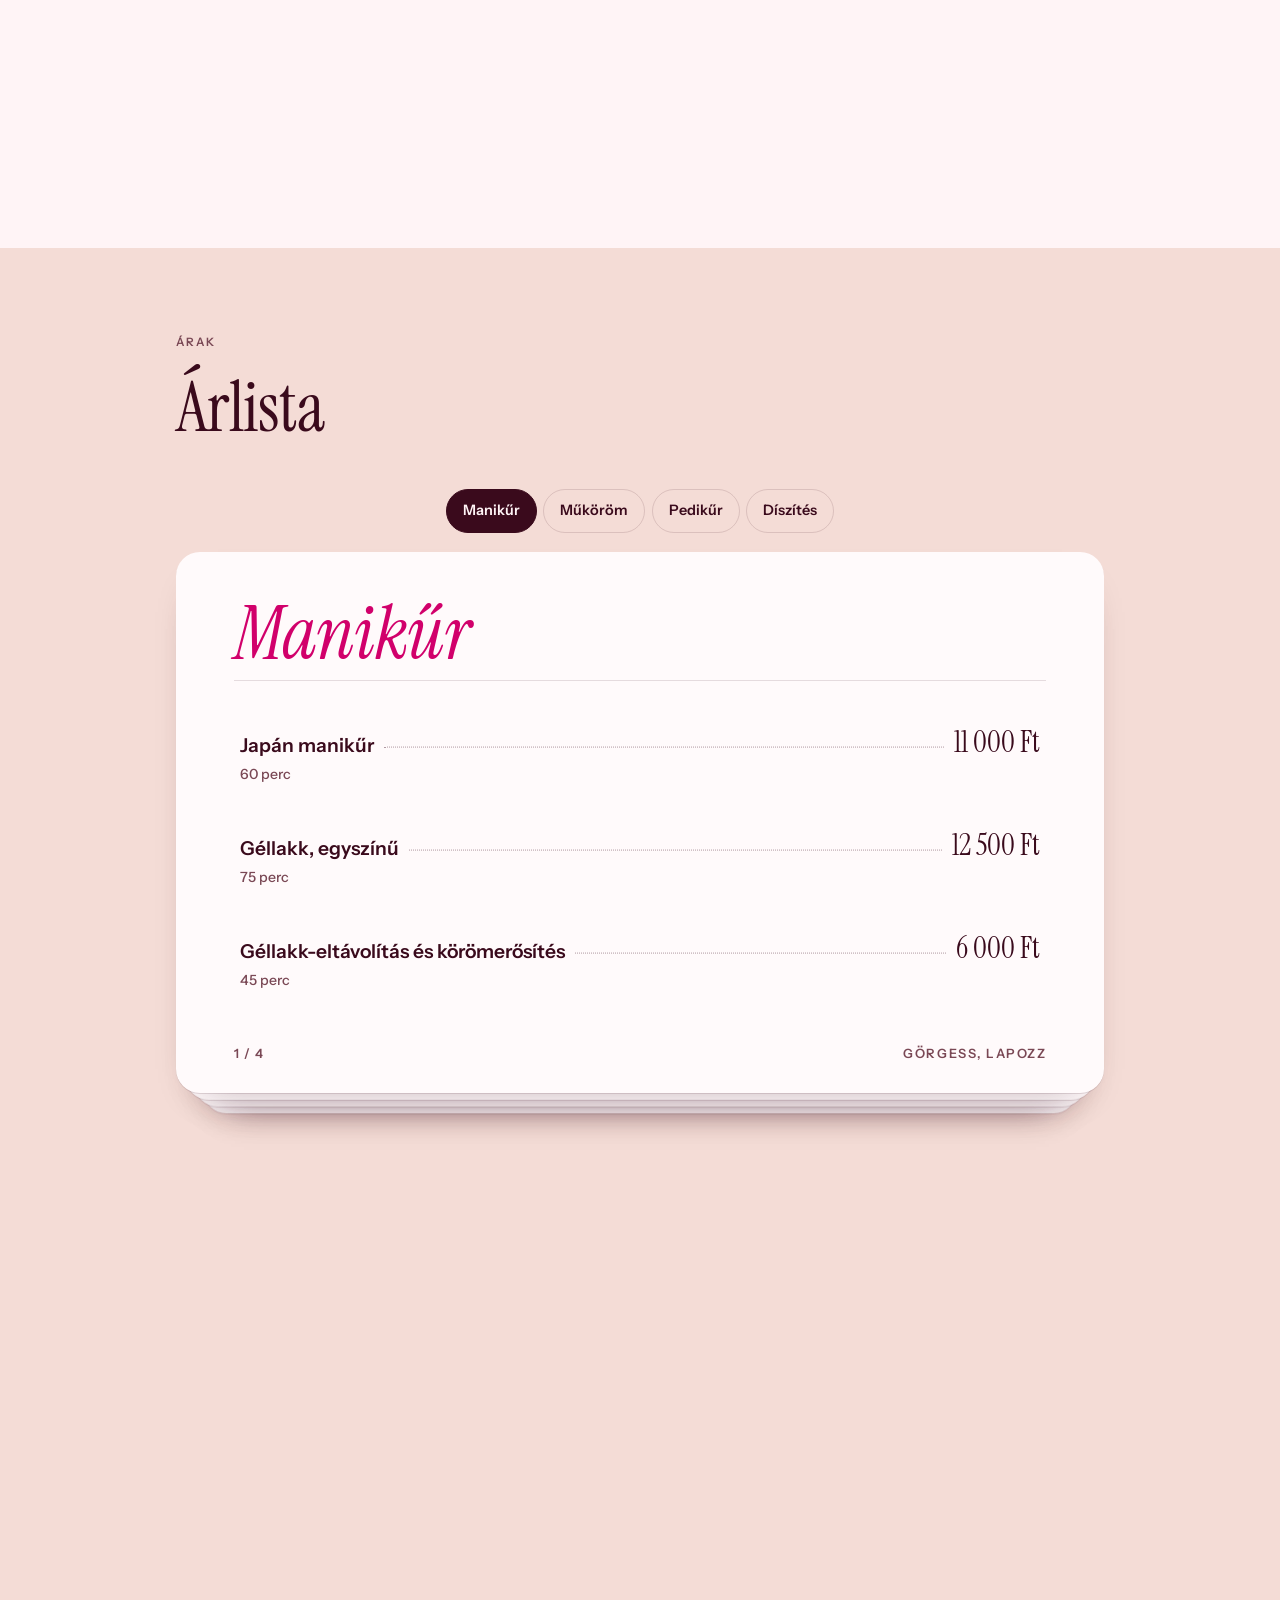
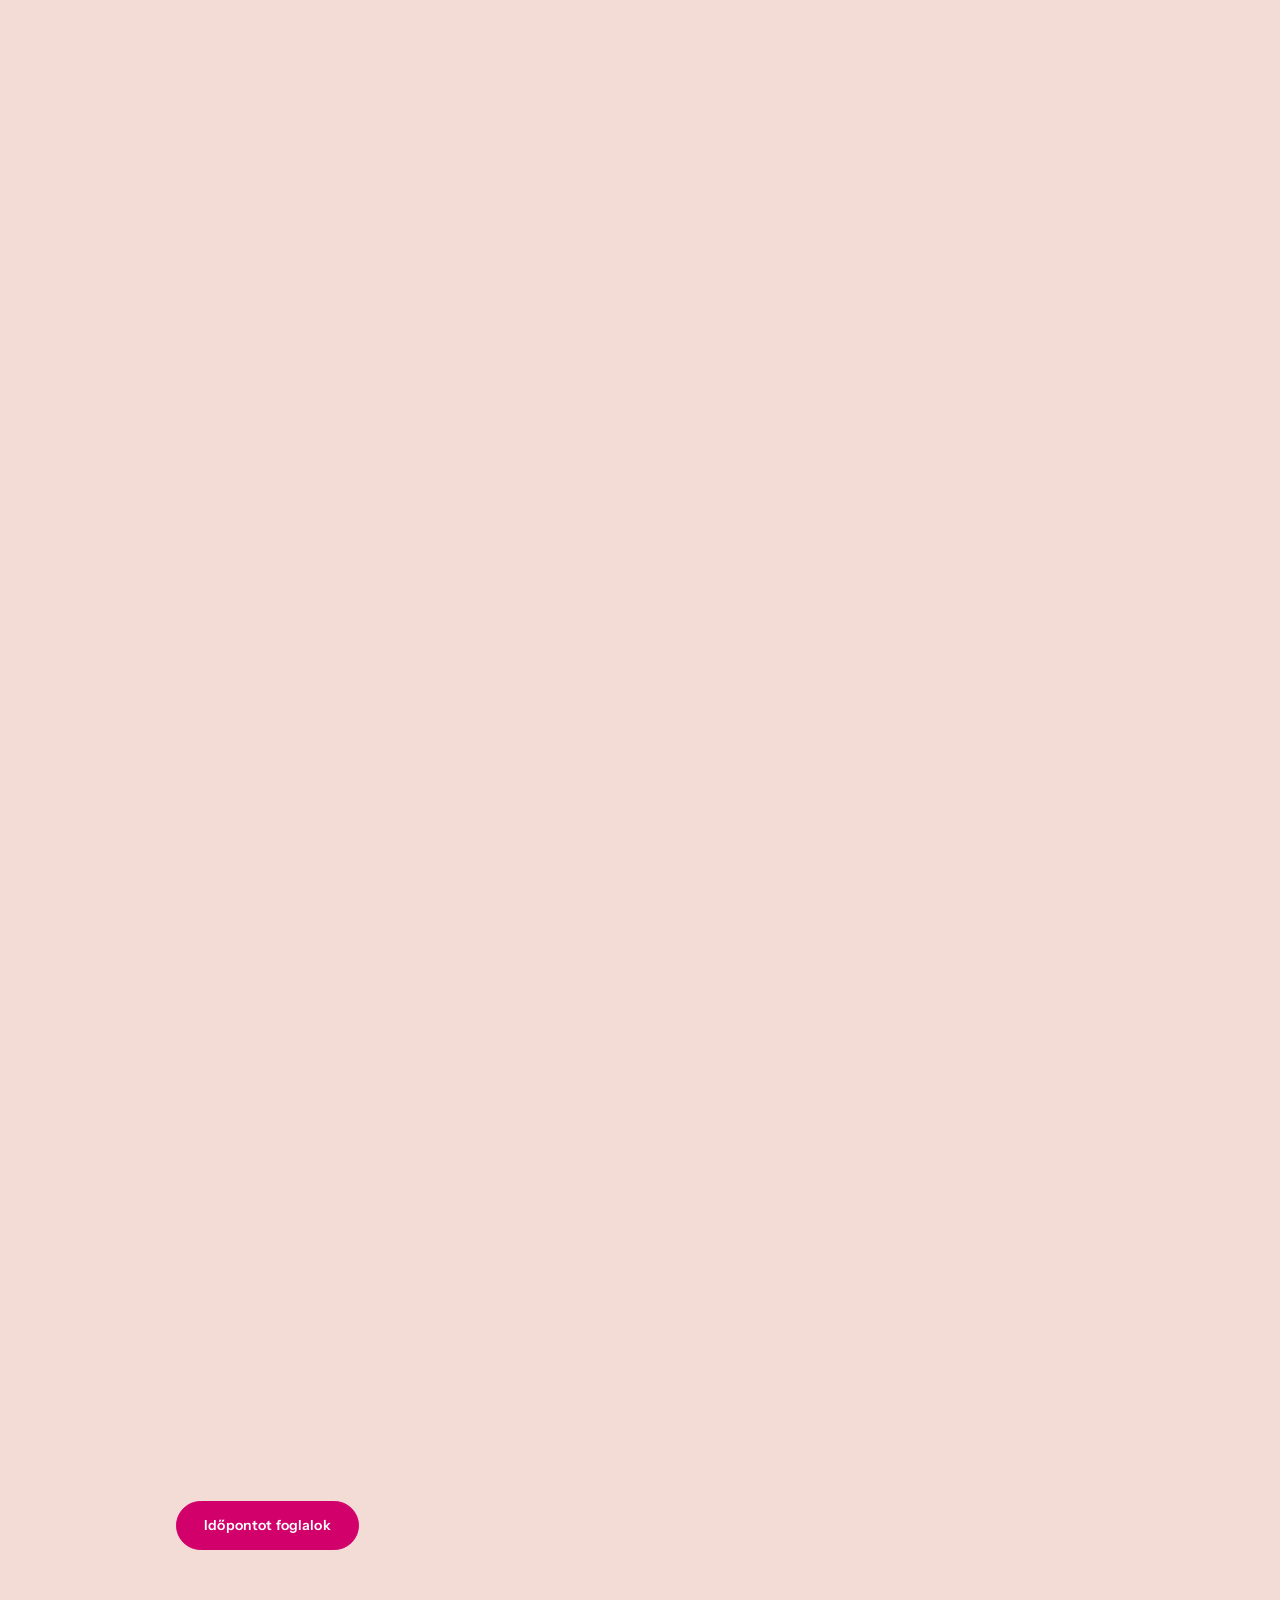
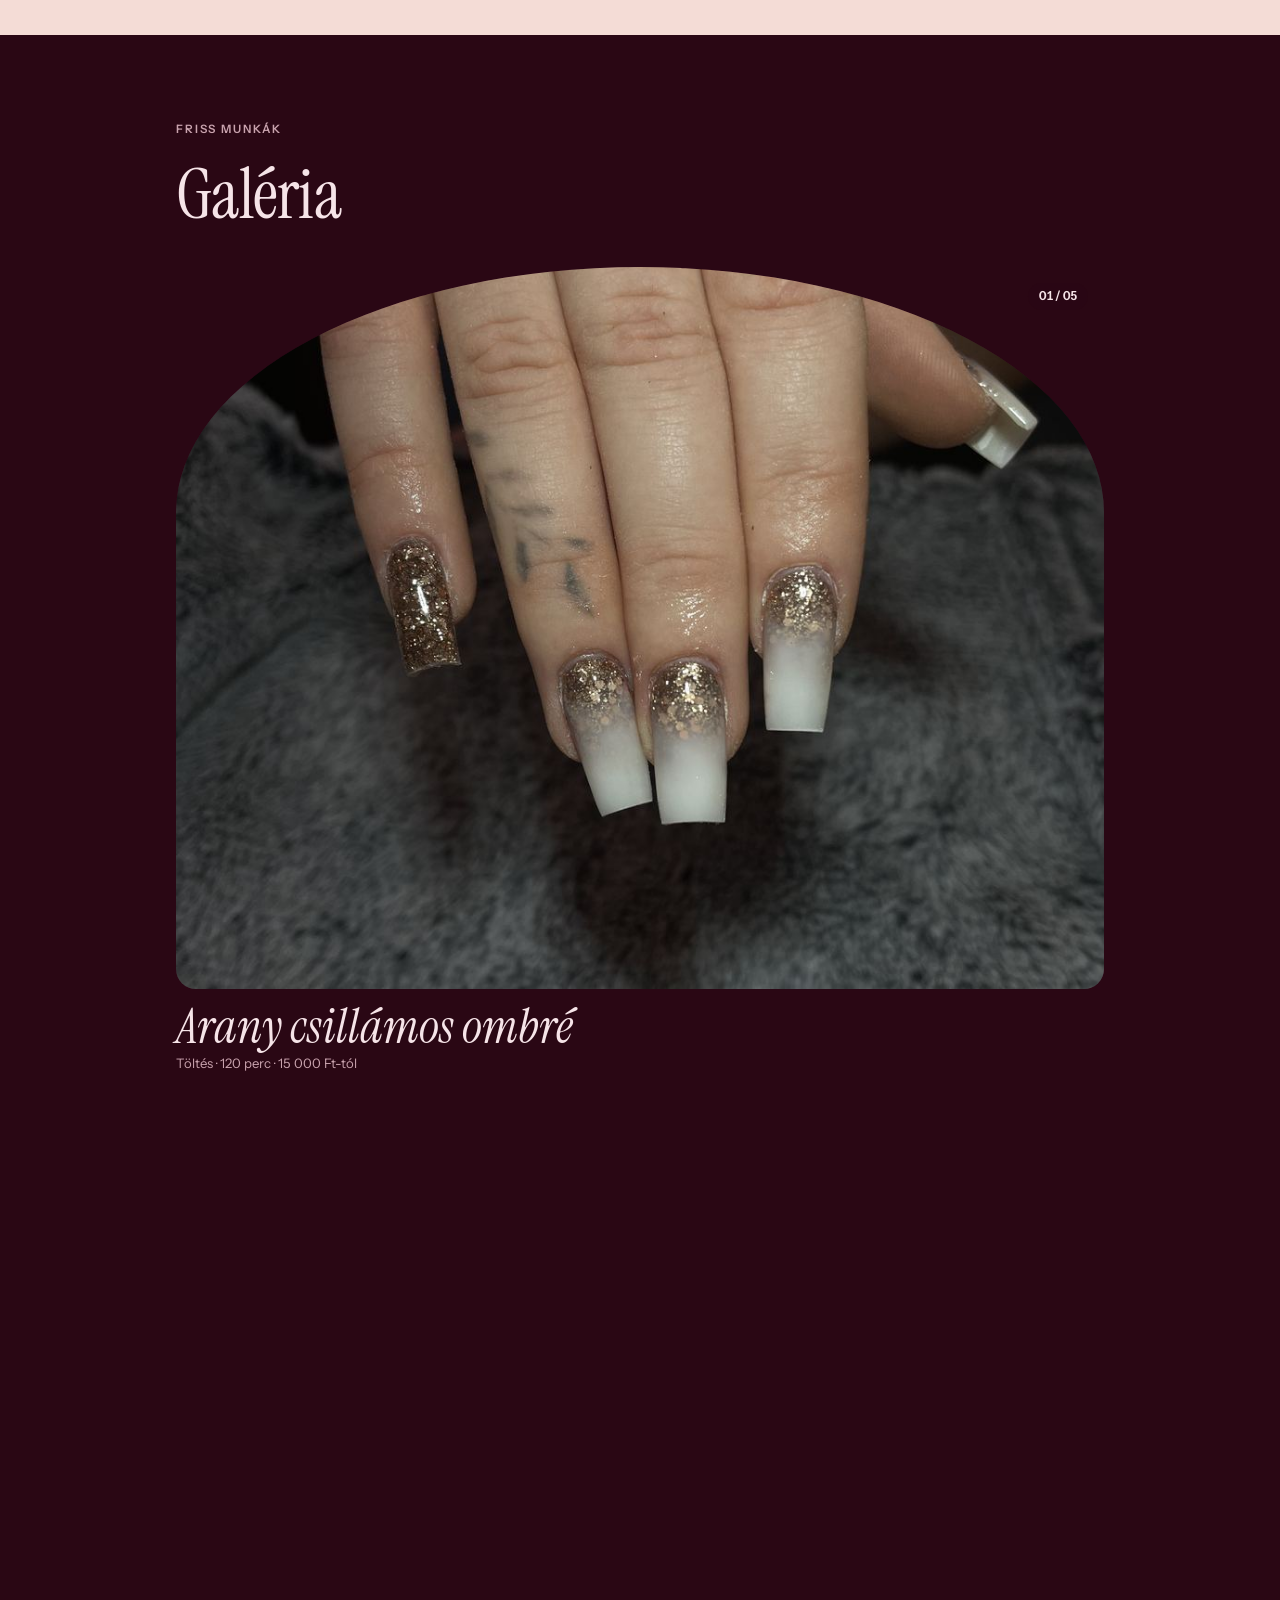
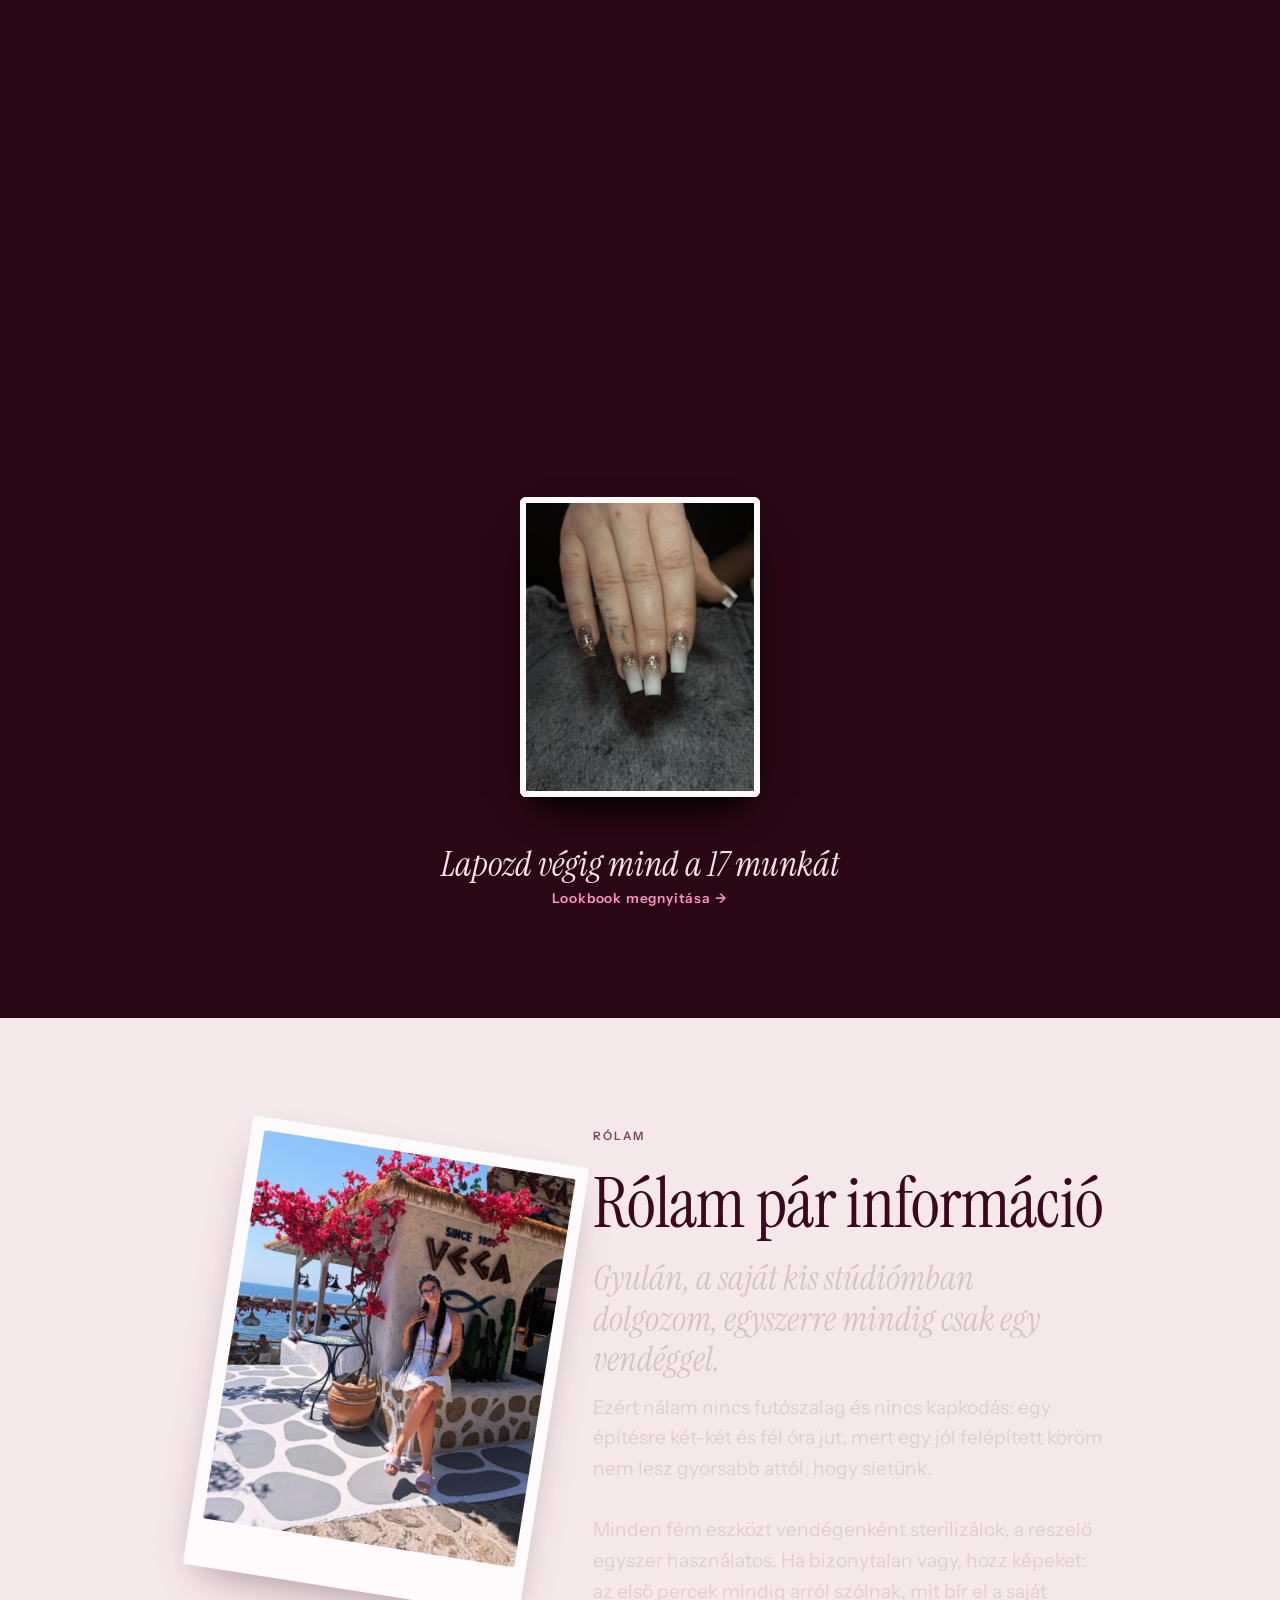
==== commit c6fec029: "Foglalás: az összegzés-lépés nem kicsinyedik (a kitűzés a kártya aljához igazodik); számozott címke " ====
--- a/index.html
+++ b/index.html
@@ -46,7 +46,7 @@
   <!-- Instrument Serif kijelző-betű, dőlttel (a site.js csak az Instrument Sanst tölti) -->
   <link rel="stylesheet" href="https://fonts.googleapis.com/css2?family=Instrument+Serif:ital@0;1&display=swap">
   <link rel="stylesheet" href="pv.css">
-  <link rel="stylesheet" href="fruzsi.css?v=15">
+  <link rel="stylesheet" href="fruzsi.css?v=18">
 </head>
 
 <!-- A tervező előnézetében ez a blokk egy dobozban élt; itt maga az oldal.
@@ -380,6 +380,6 @@
   })();
   </script>
   <script src="site.js"></script>
-  <script src="fruzsi.js?v=11"></script>
+  <script src="fruzsi.js?v=13"></script>
 </body>
 </html>
--- a/fruzsi.css
+++ b/fruzsi.css
@@ -201,6 +201,8 @@
   .fz-menu-img.is-swap img { opacity: 0; }
 }
 html.fz-menu { overflow: hidden; }
+/* a 50vw-s teljes szélességű szakaszok asztalon a görgetősávval együtt mérnek – ne legyen vízszintes görgetés */
+.pv { overflow-x: clip; }
 
 /* ==========================================================================
    2. HERO – név, színkártya, a kiválasztott minta receptje
@@ -407,6 +409,9 @@
 #bk-root .bk-cal__bar b { font-weight: 500; }
 #bk-root .bk-nav { width: 2.75rem; height: 2.75rem; border: 1px solid var(--fz-line); background: none; color: var(--pv-text); font-size: 0.75rem; }
 #bk-root .bk-nav:hover:not(:disabled) { border-color: var(--pv-text); }
+#bk-root .bk-pick { font-family: var(--pv-font); color: var(--pv-text); }
+#bk-root .bk-pick:not(.bk-pick--day) { padding-top: 0.9rem; border-top: 1px solid var(--fz-line); }
+#bk-root .bk-pick--day { display: flex; }      /* itt mindig csipeszes a napválasztó */
 #bk-root .bk-chips { display: flex; gap: 0.45rem; padding: 0.15rem 0.1rem 0.4rem; scrollbar-width: none; }
 #bk-root .bk-chips::-webkit-scrollbar { display: none; }
 #bk-root .bk-chip { min-height: 2.75rem; padding: 0.5rem 1rem; border: 1px solid var(--fz-line); background: none; font-size: 0.85rem; font-weight: 600; text-transform: capitalize; }
@@ -1024,8 +1029,8 @@
 #sec-booking.fz-spot #bk-root {
   --fz-s0: 0.82;
   --fz-grow: 0.18;
-  scale: calc(var(--fz-s0) + var(--fz-focus, 0) * var(--fz-grow));
-  transform-origin: 50% 25%;
+  scale: calc(var(--fz-fit, 1) * (var(--fz-s0) + var(--fz-focus, 0) * var(--fz-grow)));
+  transform-origin: 50% 0;
   box-shadow: 0 0 0 1px color-mix(in srgb, var(--pv-primary) calc(var(--fz-focus, 0) * 35%), transparent),
               0 50px 100px -40px rgb(42 7 20 / calc(var(--fz-focus, 0) * 0.7));
 }
@@ -1033,7 +1038,7 @@
 html.fz-focus .pv-top { visibility: hidden; }
 @container (min-width: 44rem) { #sec-booking.fz-spot #bk-root { --fz-s0: 1; --fz-grow: 0.07; } }
 @media (prefers-reduced-motion: reduce) {
-  #sec-booking.fz-spot #bk-root { scale: none; }
+  #sec-booking.fz-spot #bk-root { scale: var(--fz-fit, 1); }
 }
 
 /* ==========================================================================
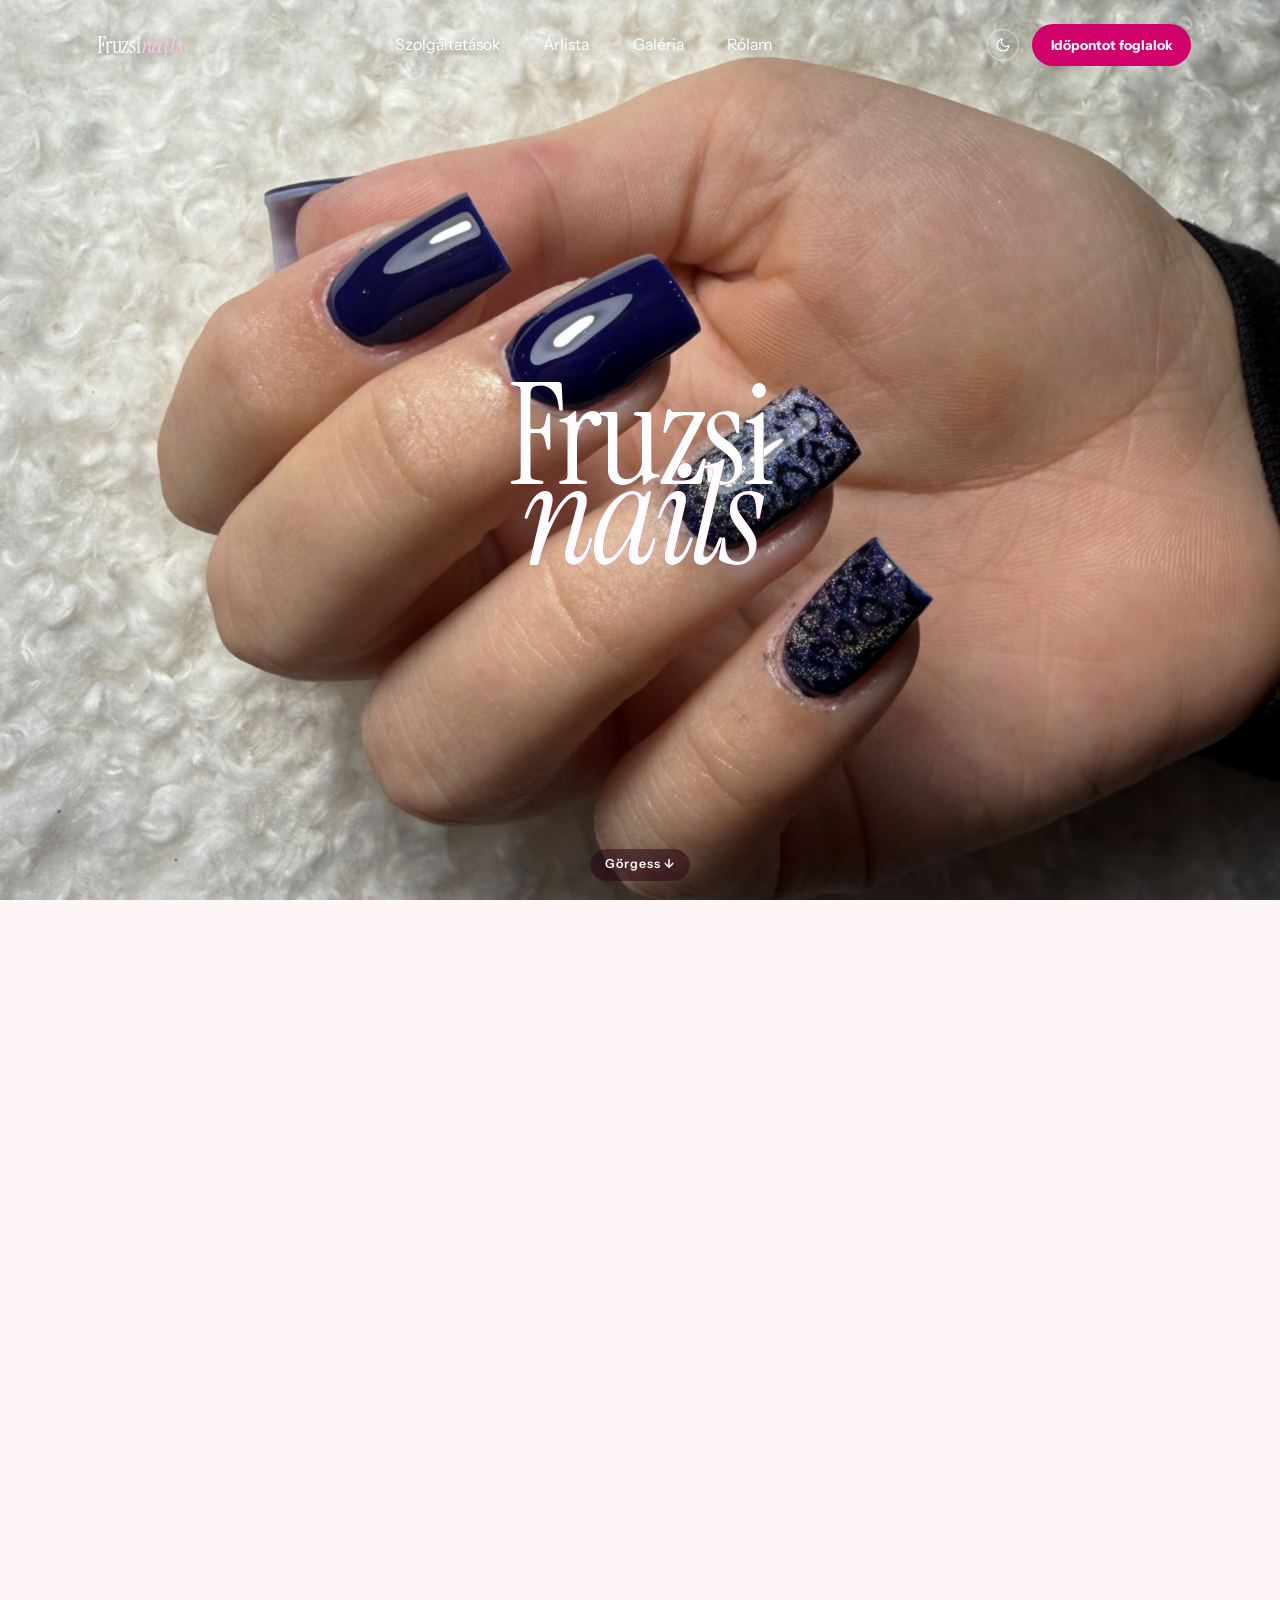
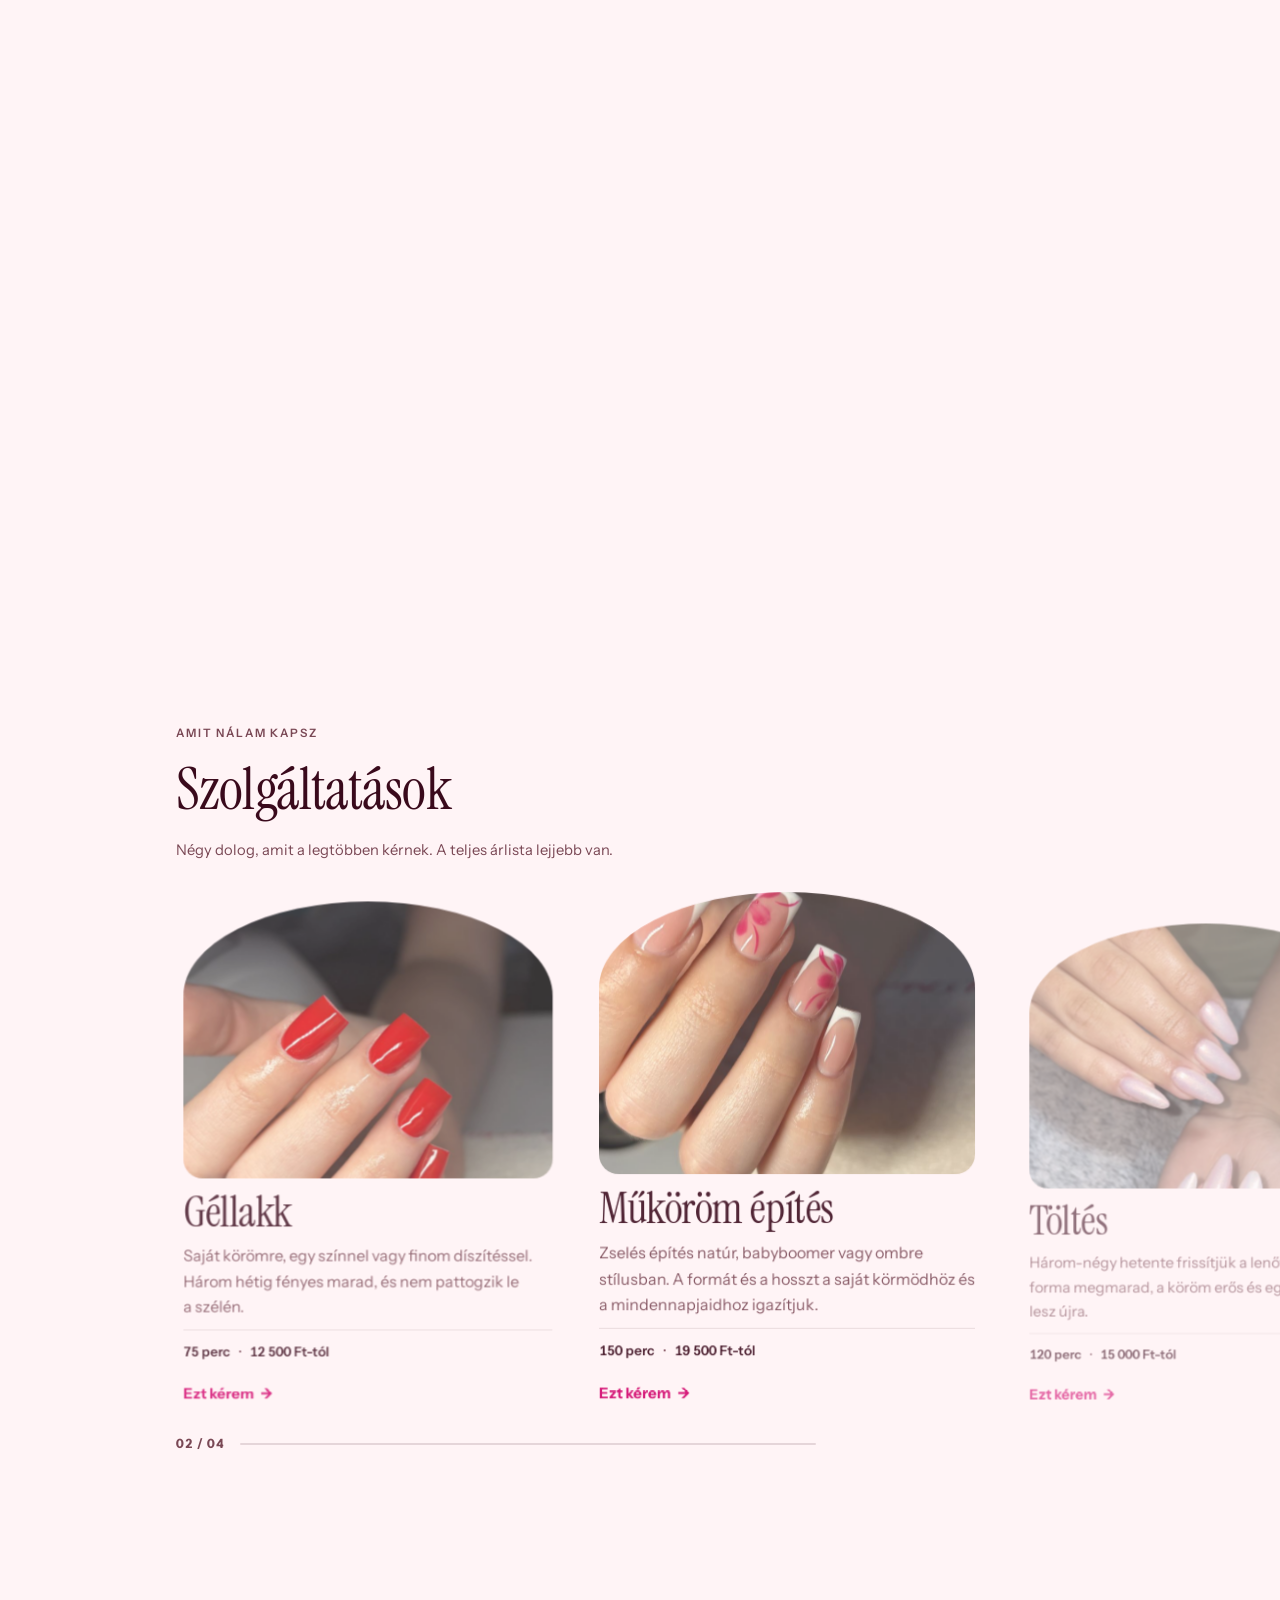
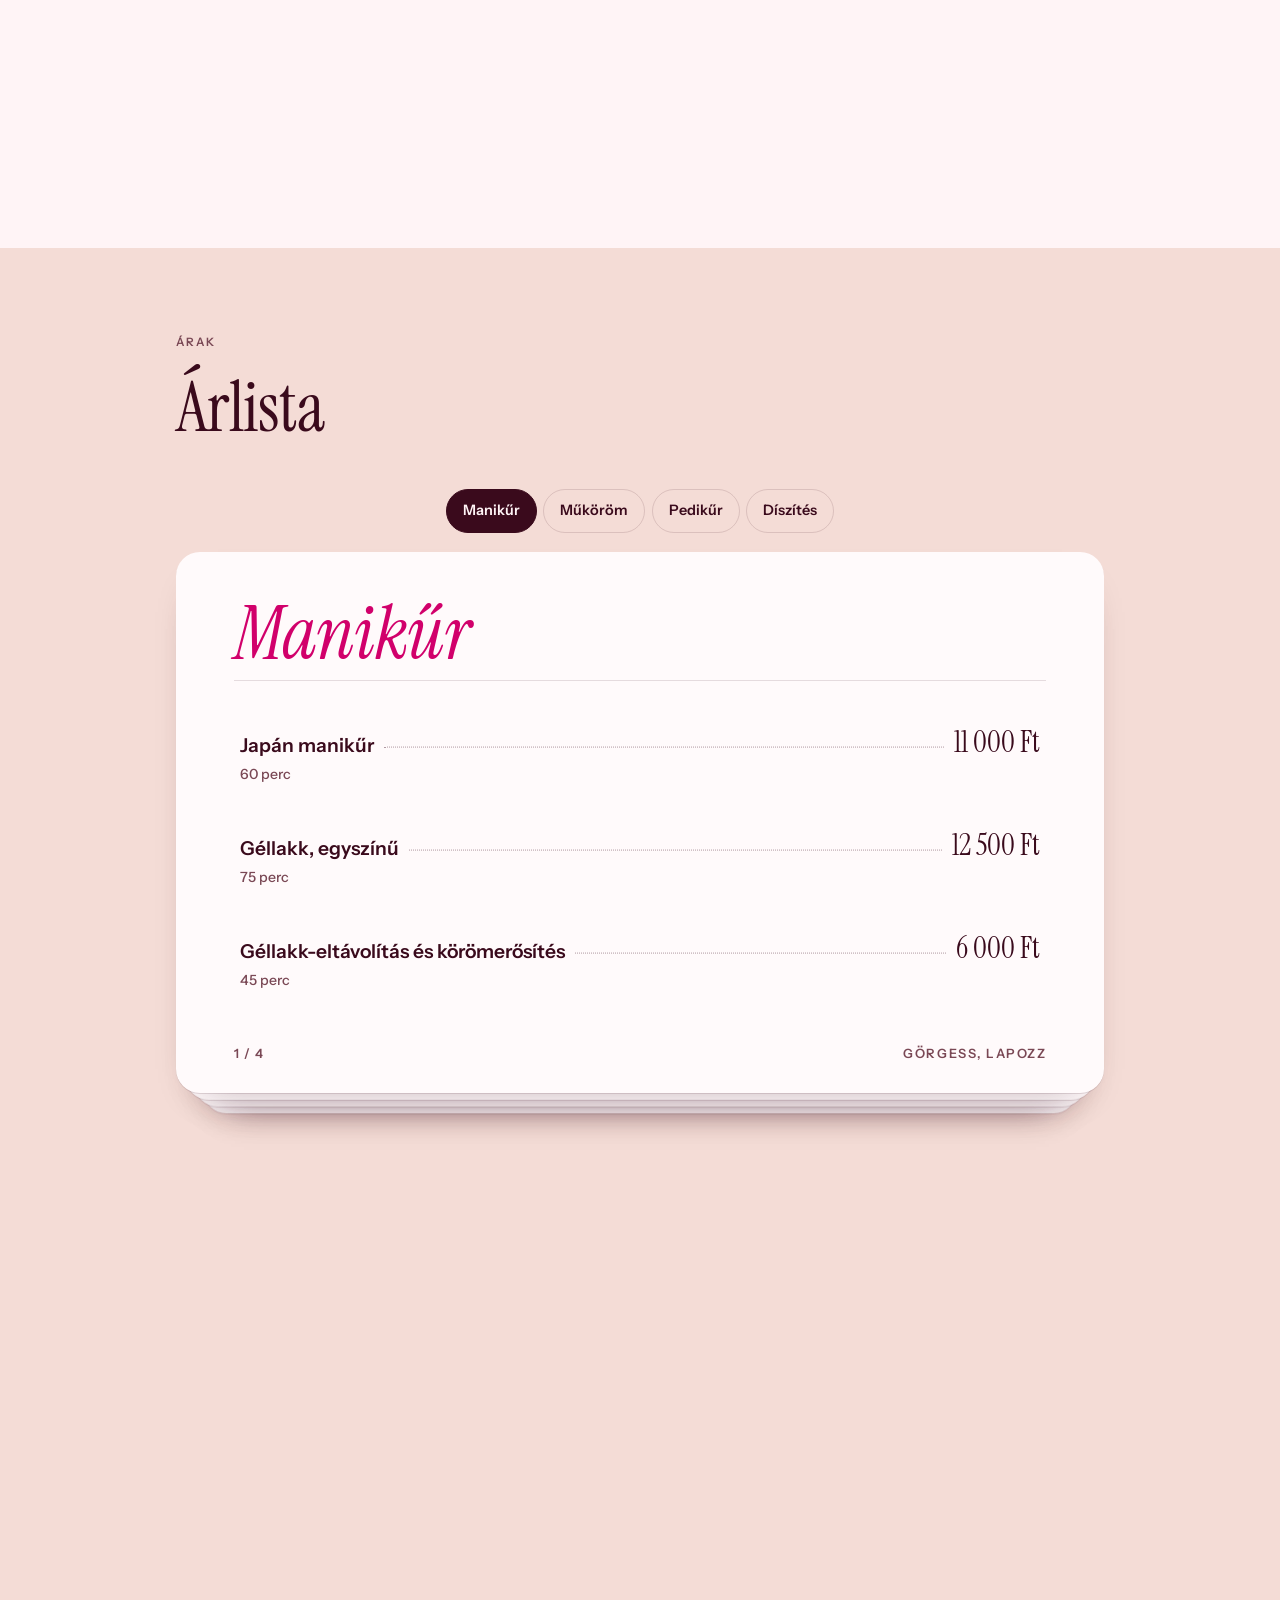
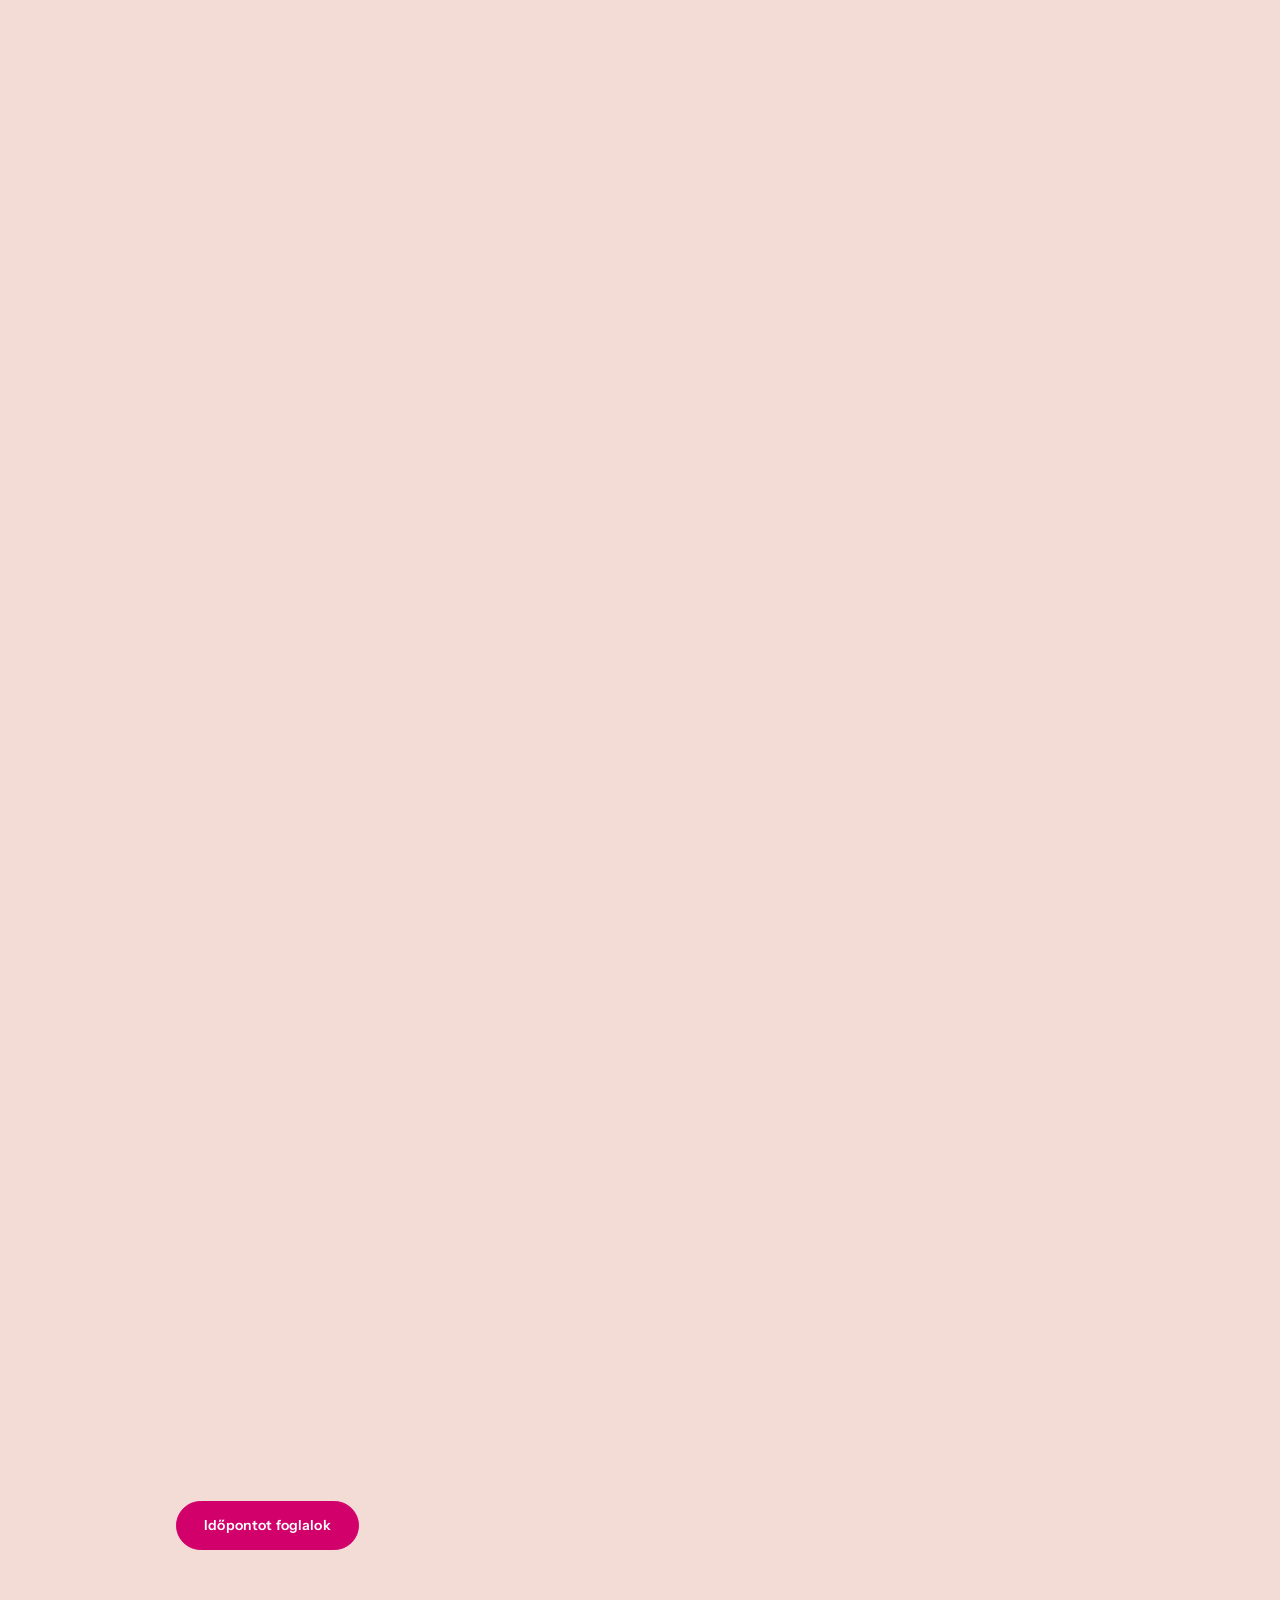
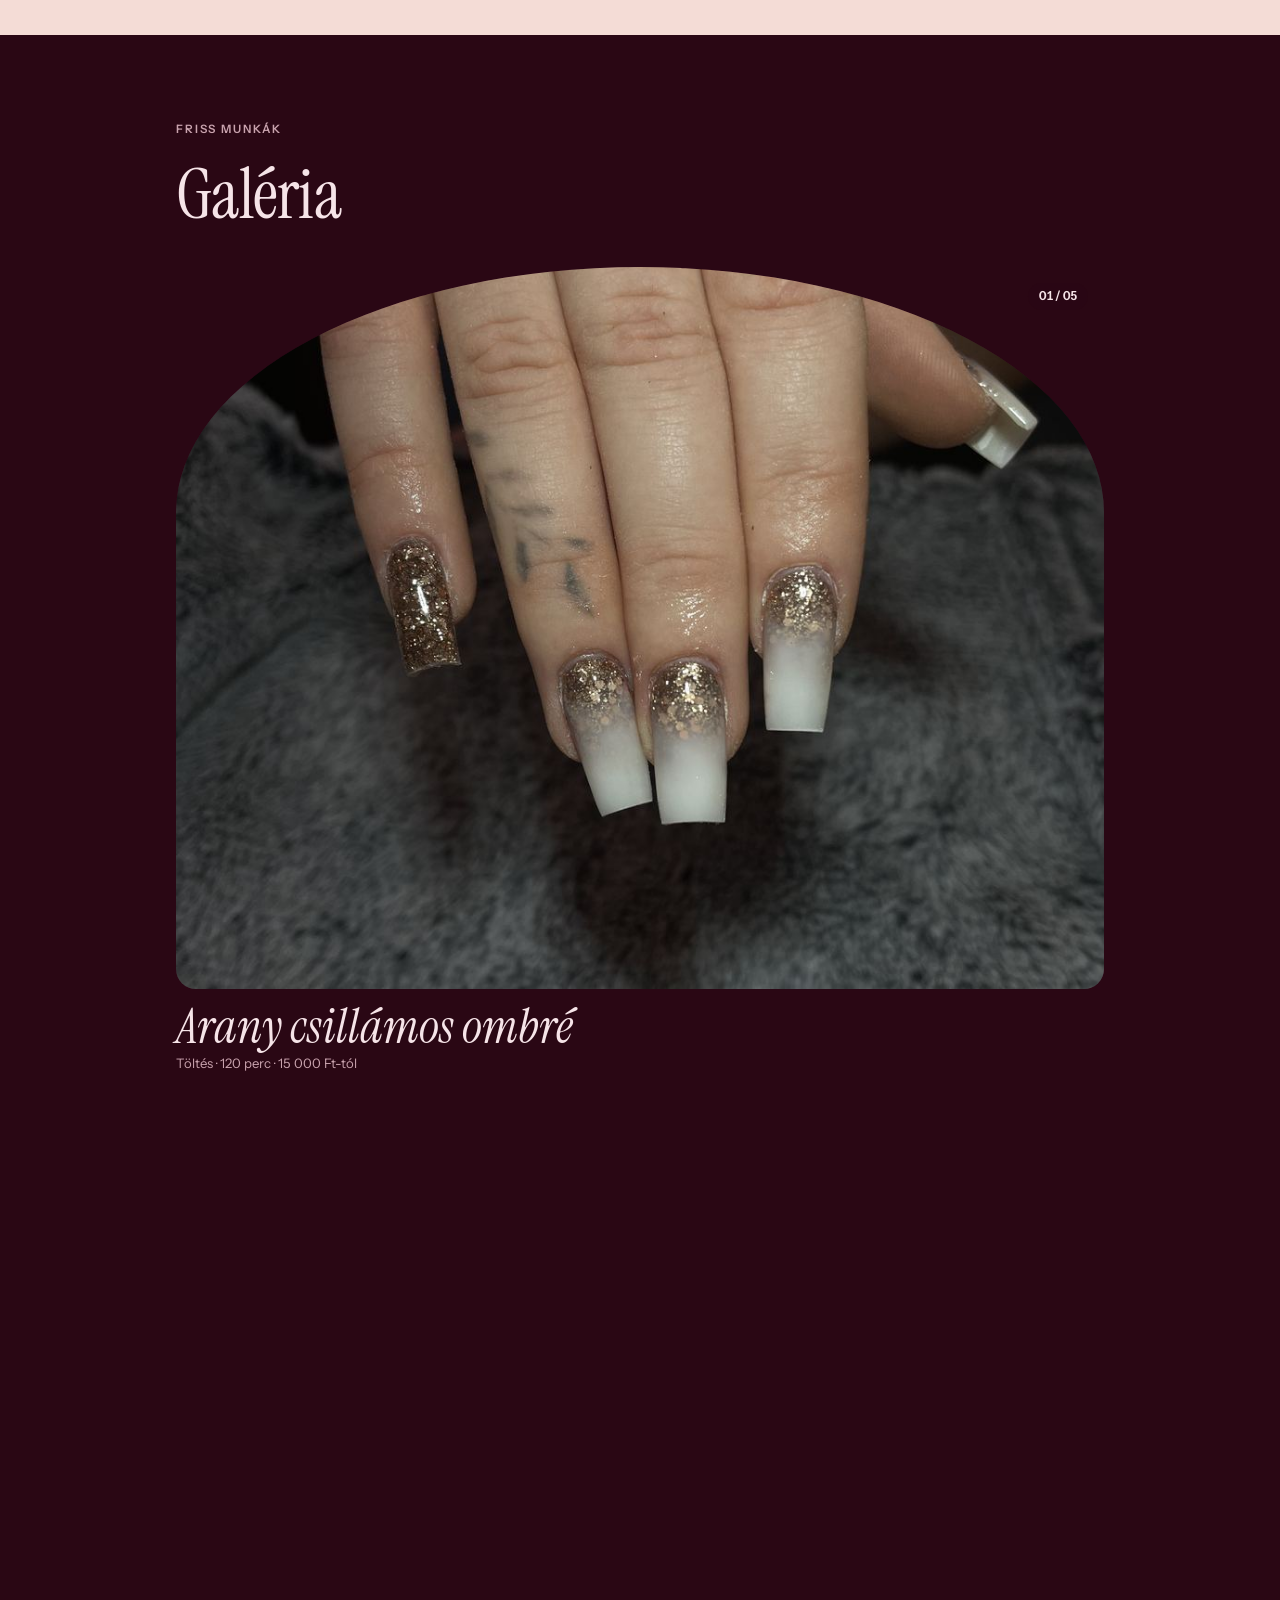
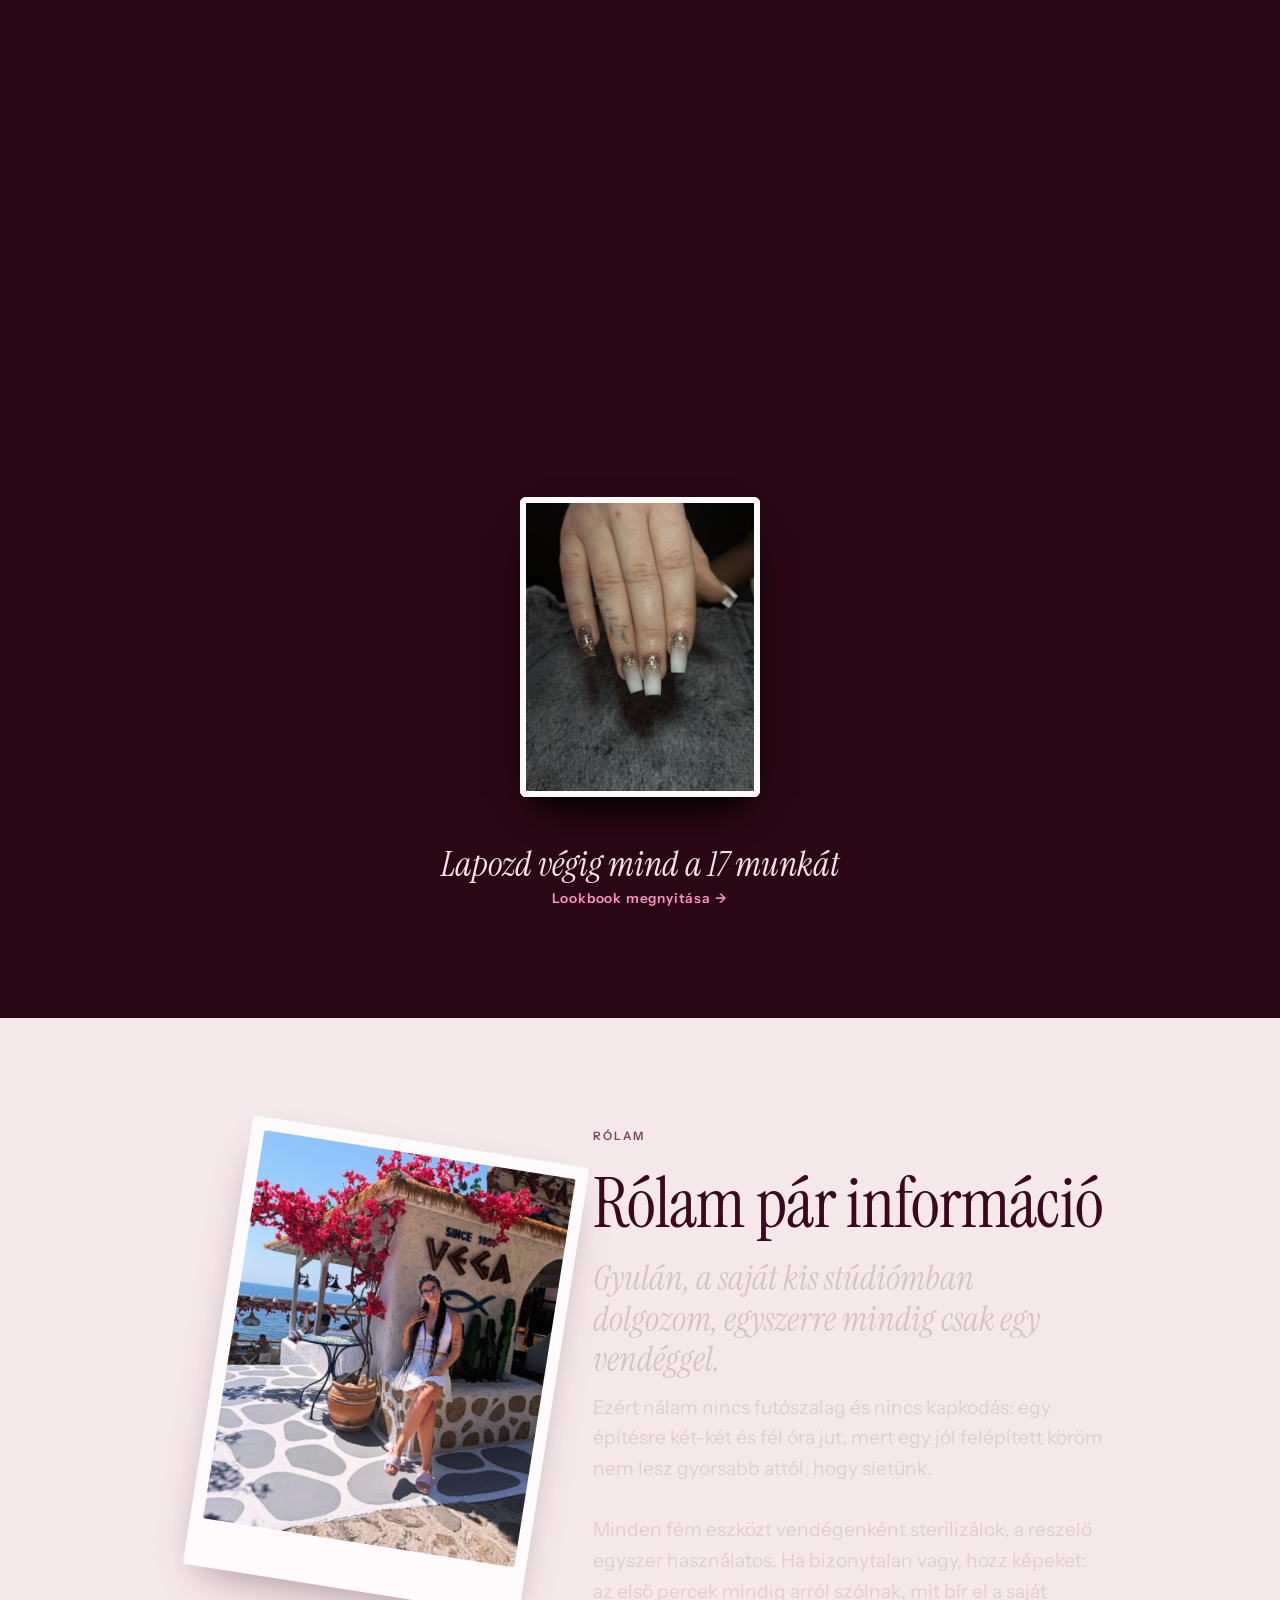
==== commit 706448ef: "Foglalás-összegzés minden felbontáson kifér: széles kártyán két hasáb, kicsinyítés alsó határa (92% " ====
--- a/index.html
+++ b/index.html
@@ -46,7 +46,7 @@
   <!-- Instrument Serif kijelző-betű, dőlttel (a site.js csak az Instrument Sanst tölti) -->
   <link rel="stylesheet" href="https://fonts.googleapis.com/css2?family=Instrument+Serif:ital@0;1&display=swap">
   <link rel="stylesheet" href="pv.css">
-  <link rel="stylesheet" href="fruzsi.css?v=18">
+  <link rel="stylesheet" href="fruzsi.css?v=19">
 </head>
 
 <!-- A tervező előnézetében ez a blokk egy dobozban élt; itt maga az oldal.
@@ -380,6 +380,6 @@
   })();
   </script>
   <script src="site.js"></script>
-  <script src="fruzsi.js?v=13"></script>
+  <script src="fruzsi.js?v=14"></script>
 </body>
 </html>
--- a/fruzsi.css
+++ b/fruzsi.css
@@ -445,6 +445,14 @@
 #bk-root .bk-panel { border-radius: 1.25rem; }
 #bk-root .bk-inline { border-radius: 0.9rem; }
 @media (min-width: 40rem) { #bk-root .bk-confirm { align-self: flex-start; } }
+/* széles kártyán az összegzés két hasábban: balra a foglalás, jobbra az adatok – így kifér a képernyőre */
+@container (min-width: 44rem) {
+  #bk-root[data-step="4"] .bk-body { display: grid; grid-template-columns: 1fr 1fr; gap: 0.9rem 2rem; align-items: start; }
+  #bk-root[data-step="4"] .bk-body > .bk-h { grid-column: 1 / -1; }
+  #bk-root[data-step="4"] .bk-facts { grid-column: 1; grid-row: 2 / span 3; }
+  #bk-root[data-step="4"] .bk-body > :not(.bk-h, .bk-facts) { grid-column: 2; }
+  #bk-root[data-step="4"] .bk-h4 { margin-top: 0; }
+}
 
 /* ==========================================================================
    6. LOOKBOOK – fotópakli + nézegető (fruzsi.js lookbook)
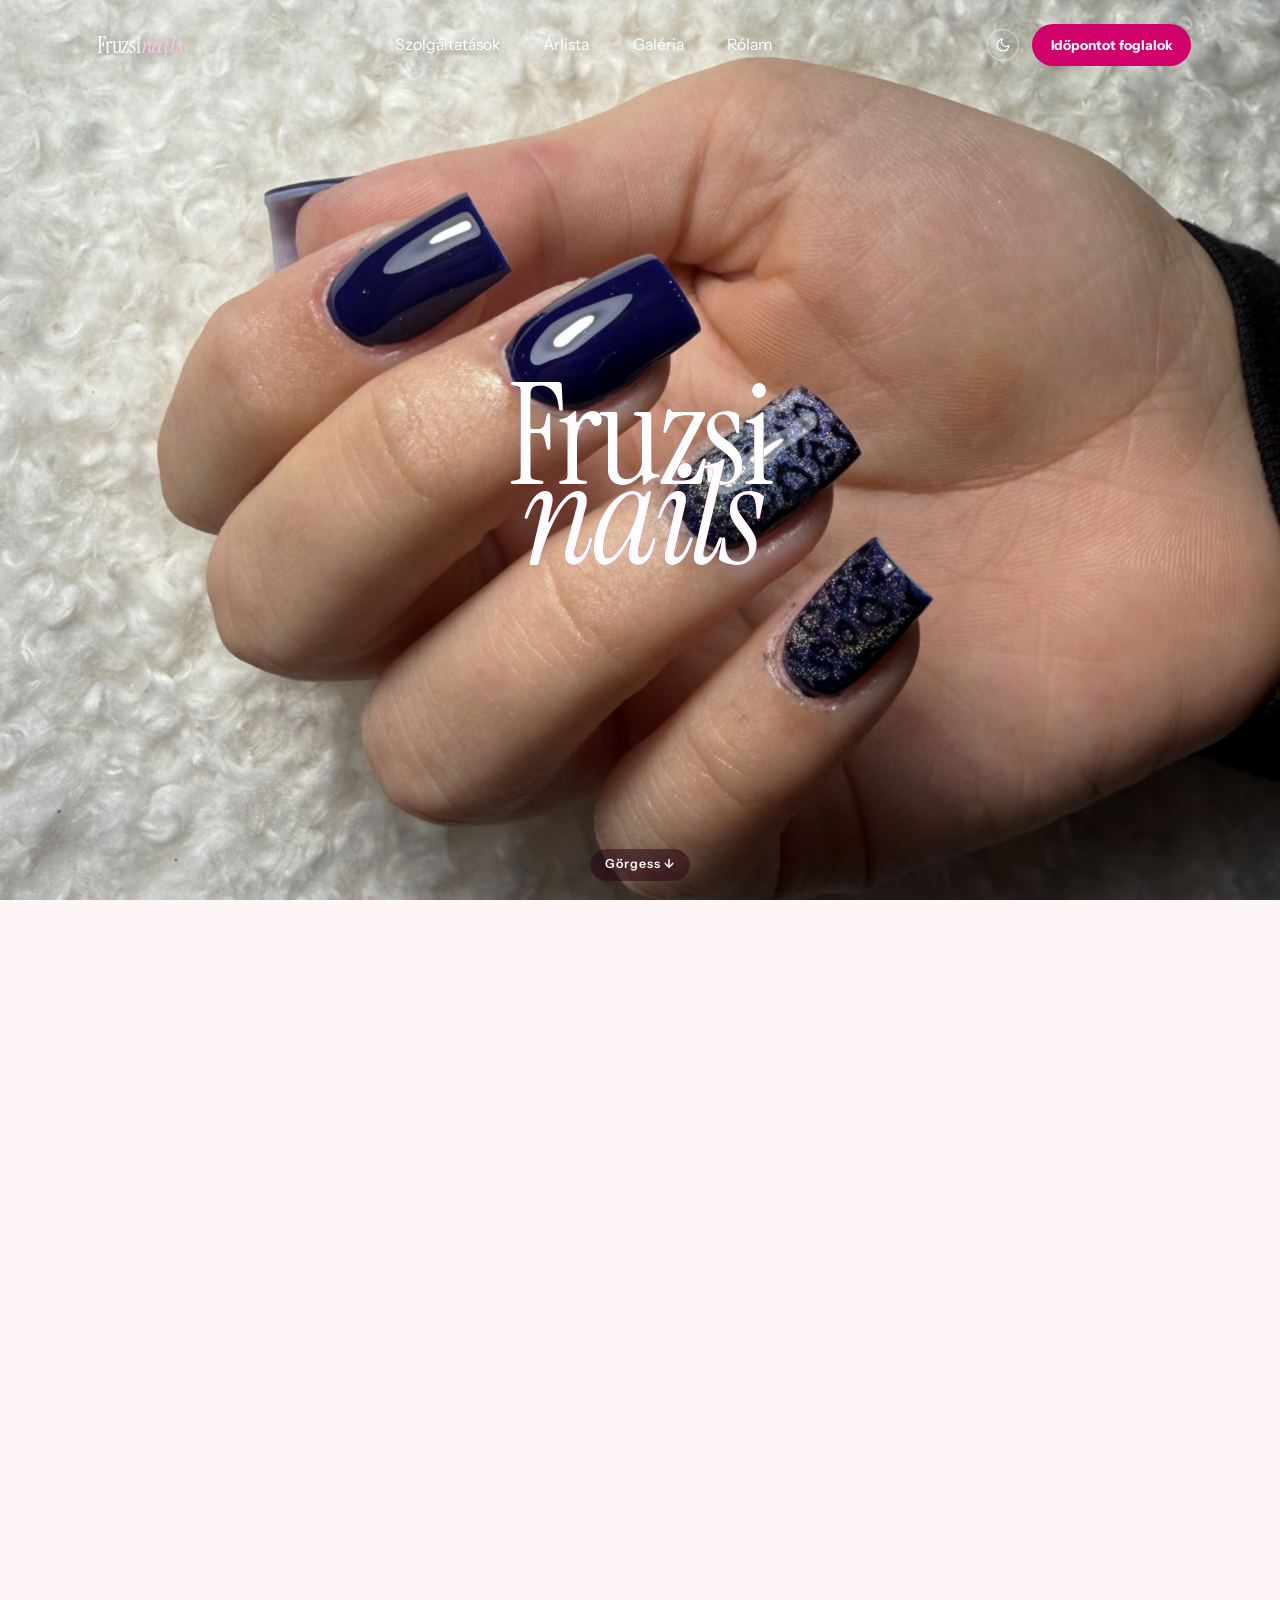
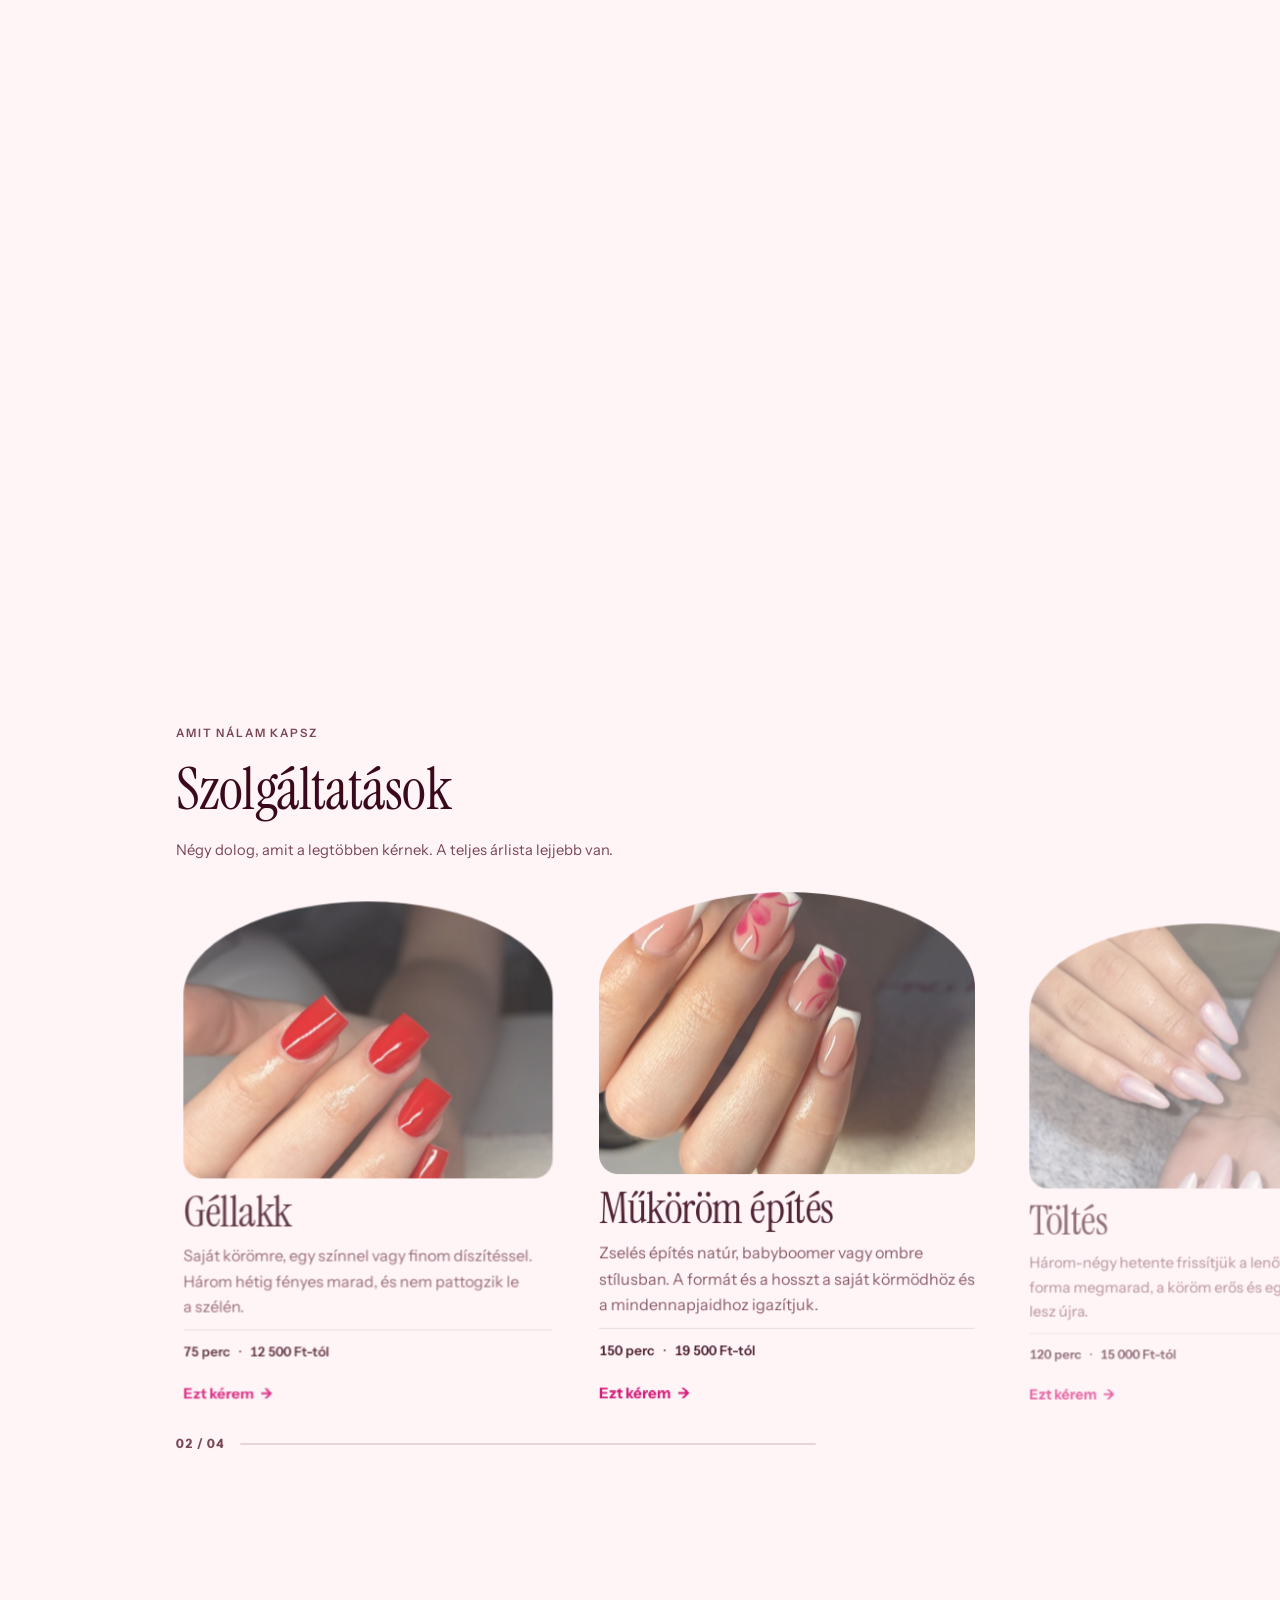
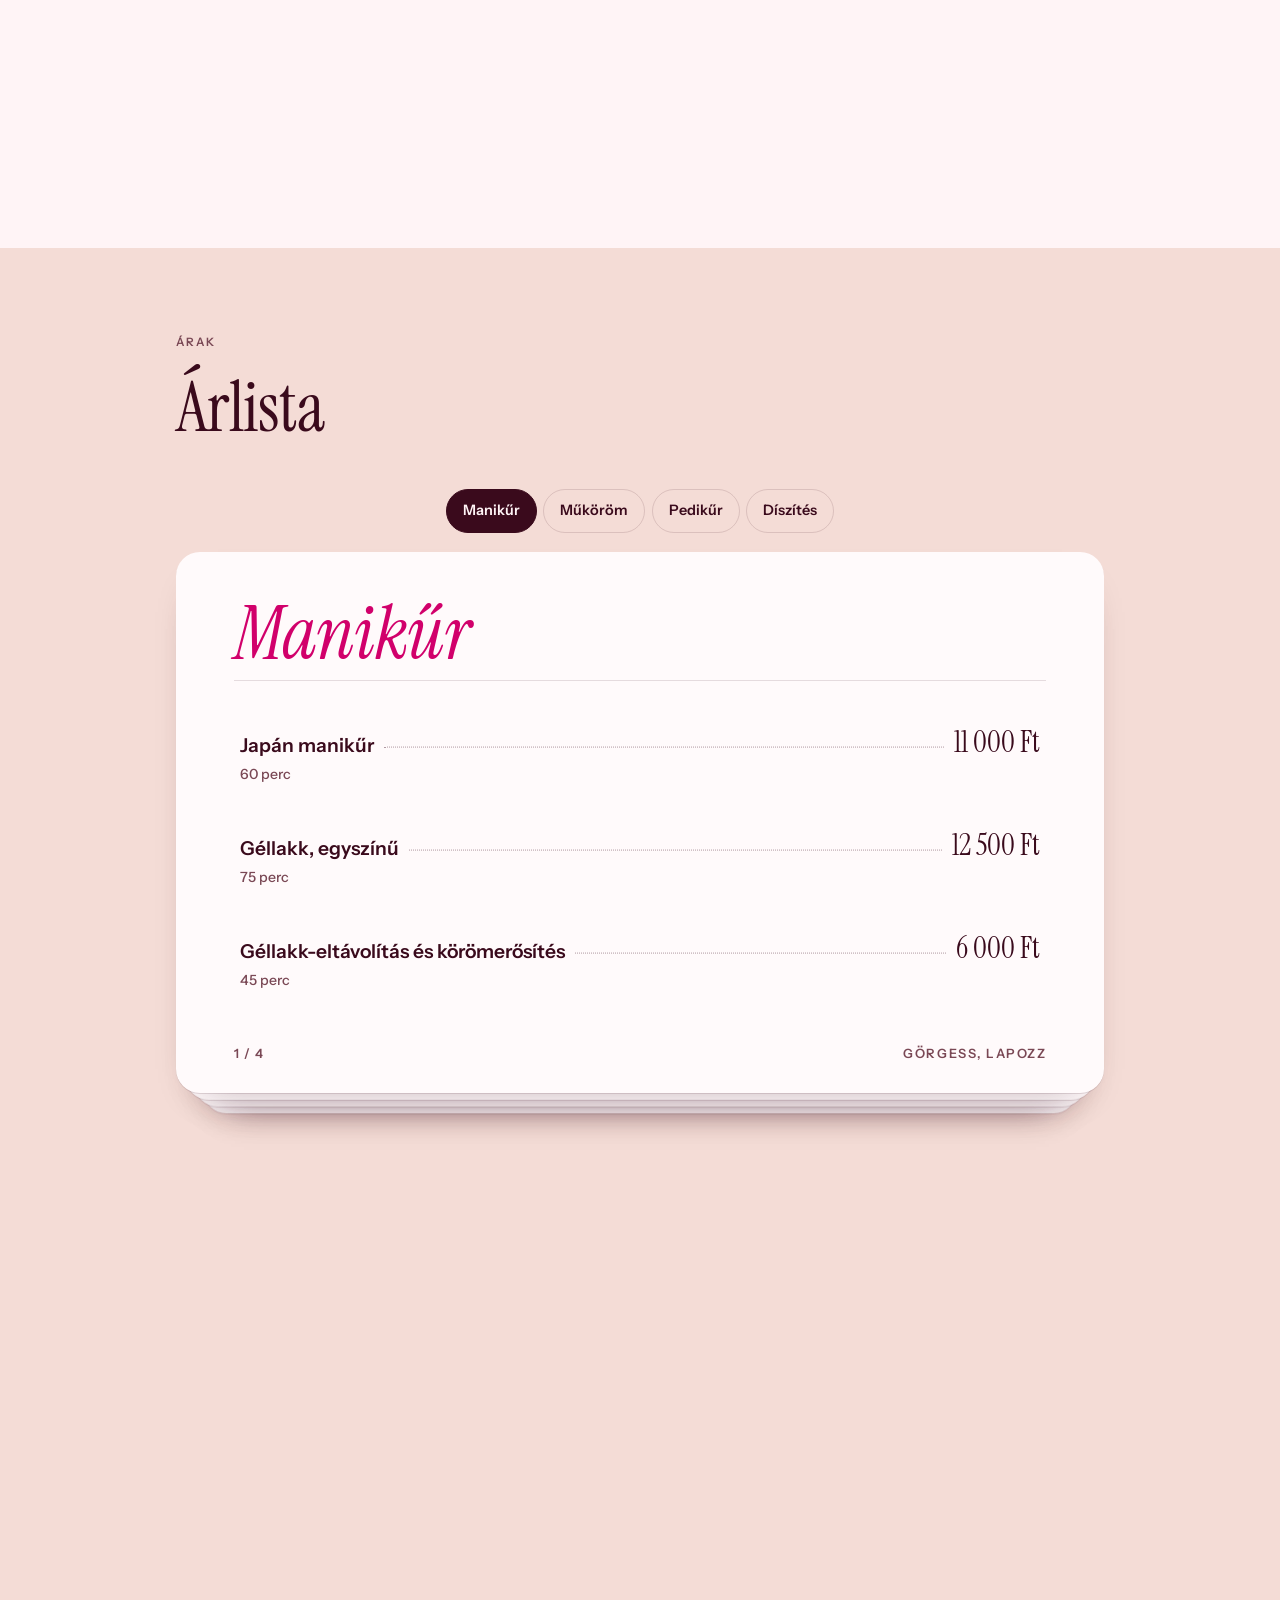
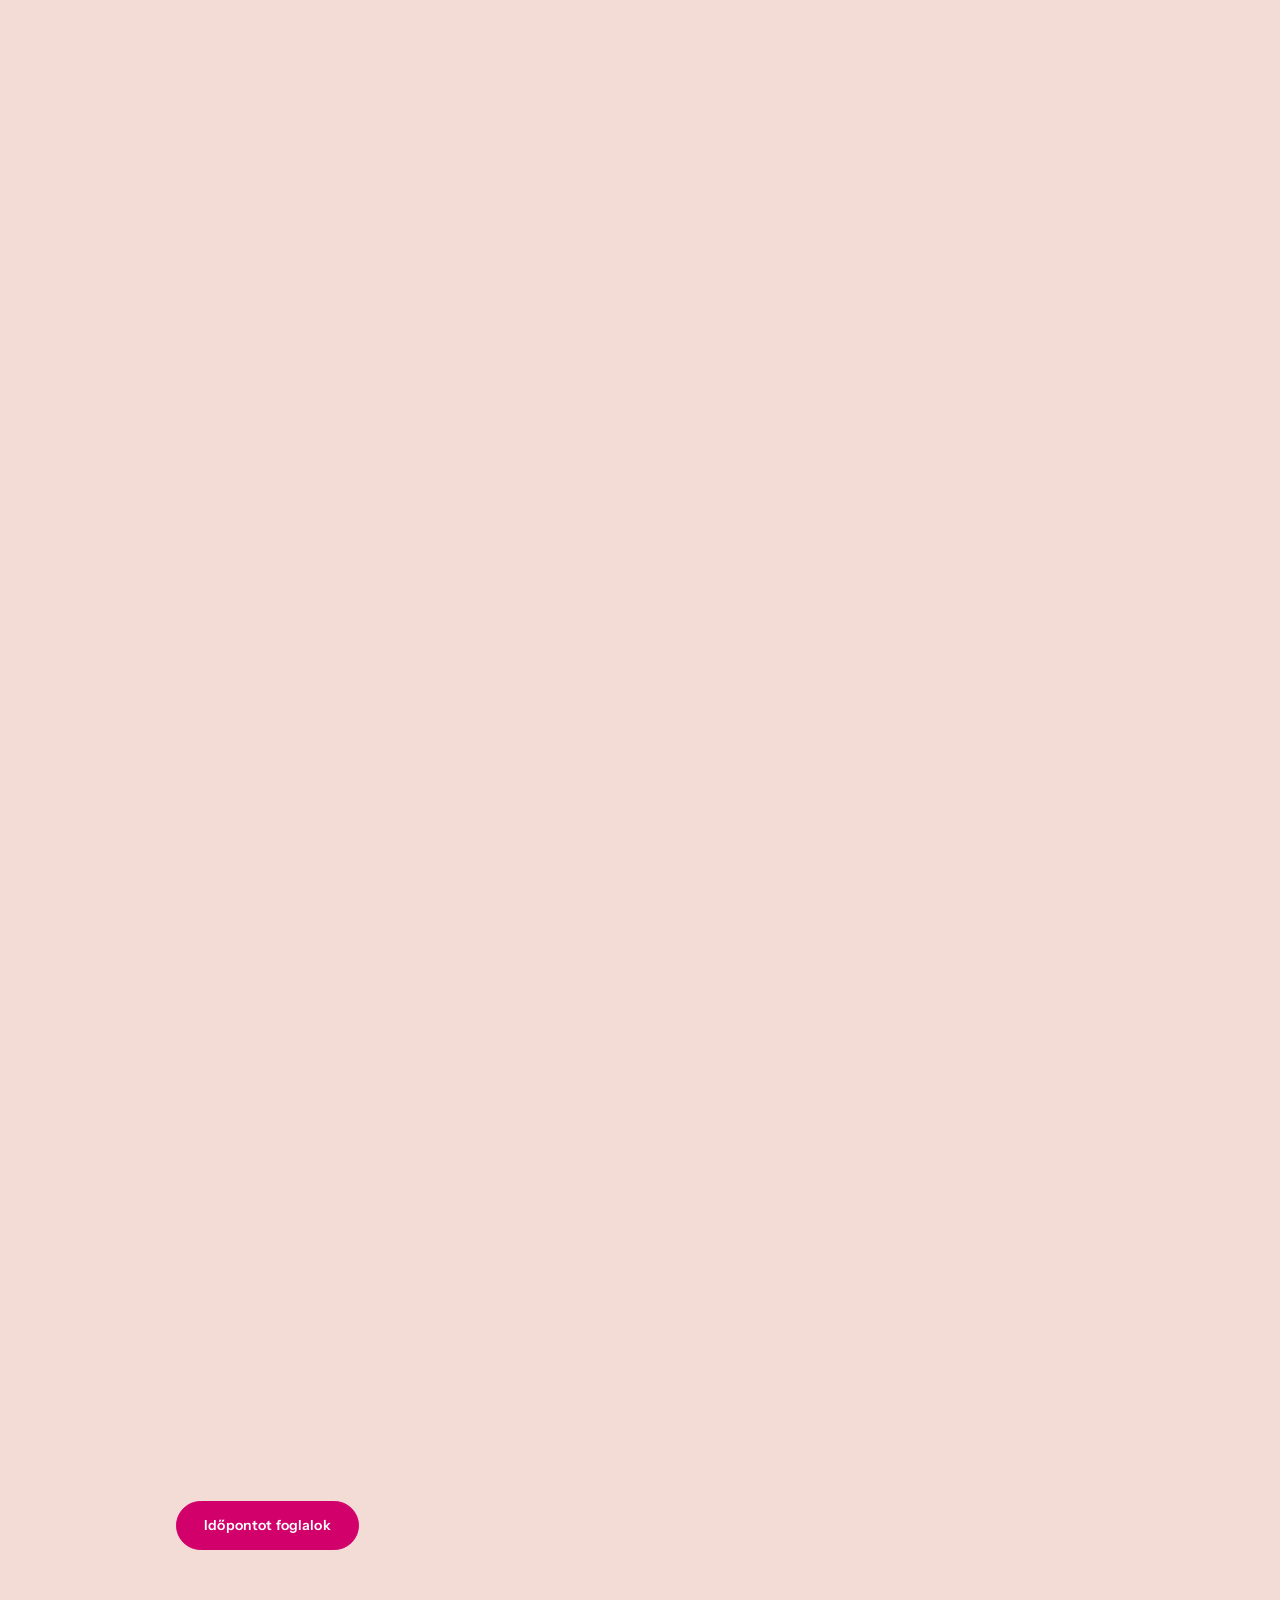
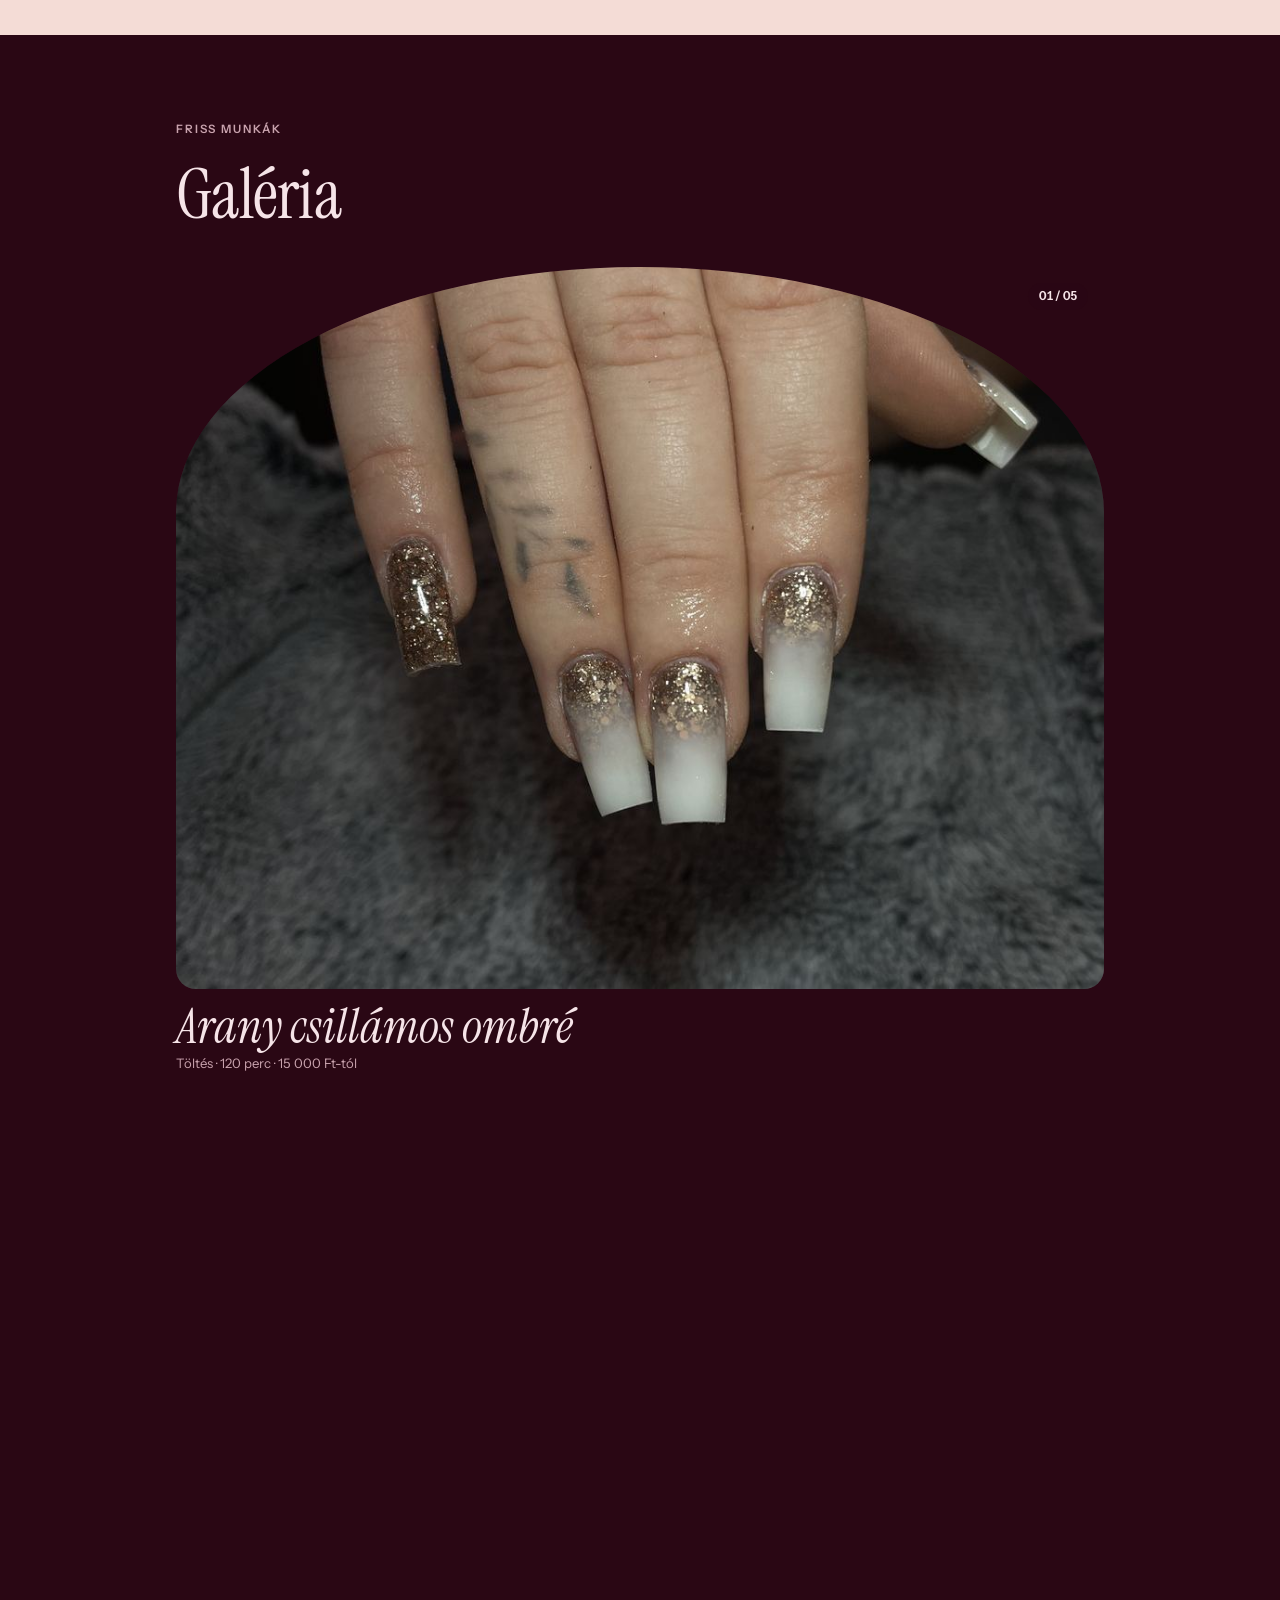
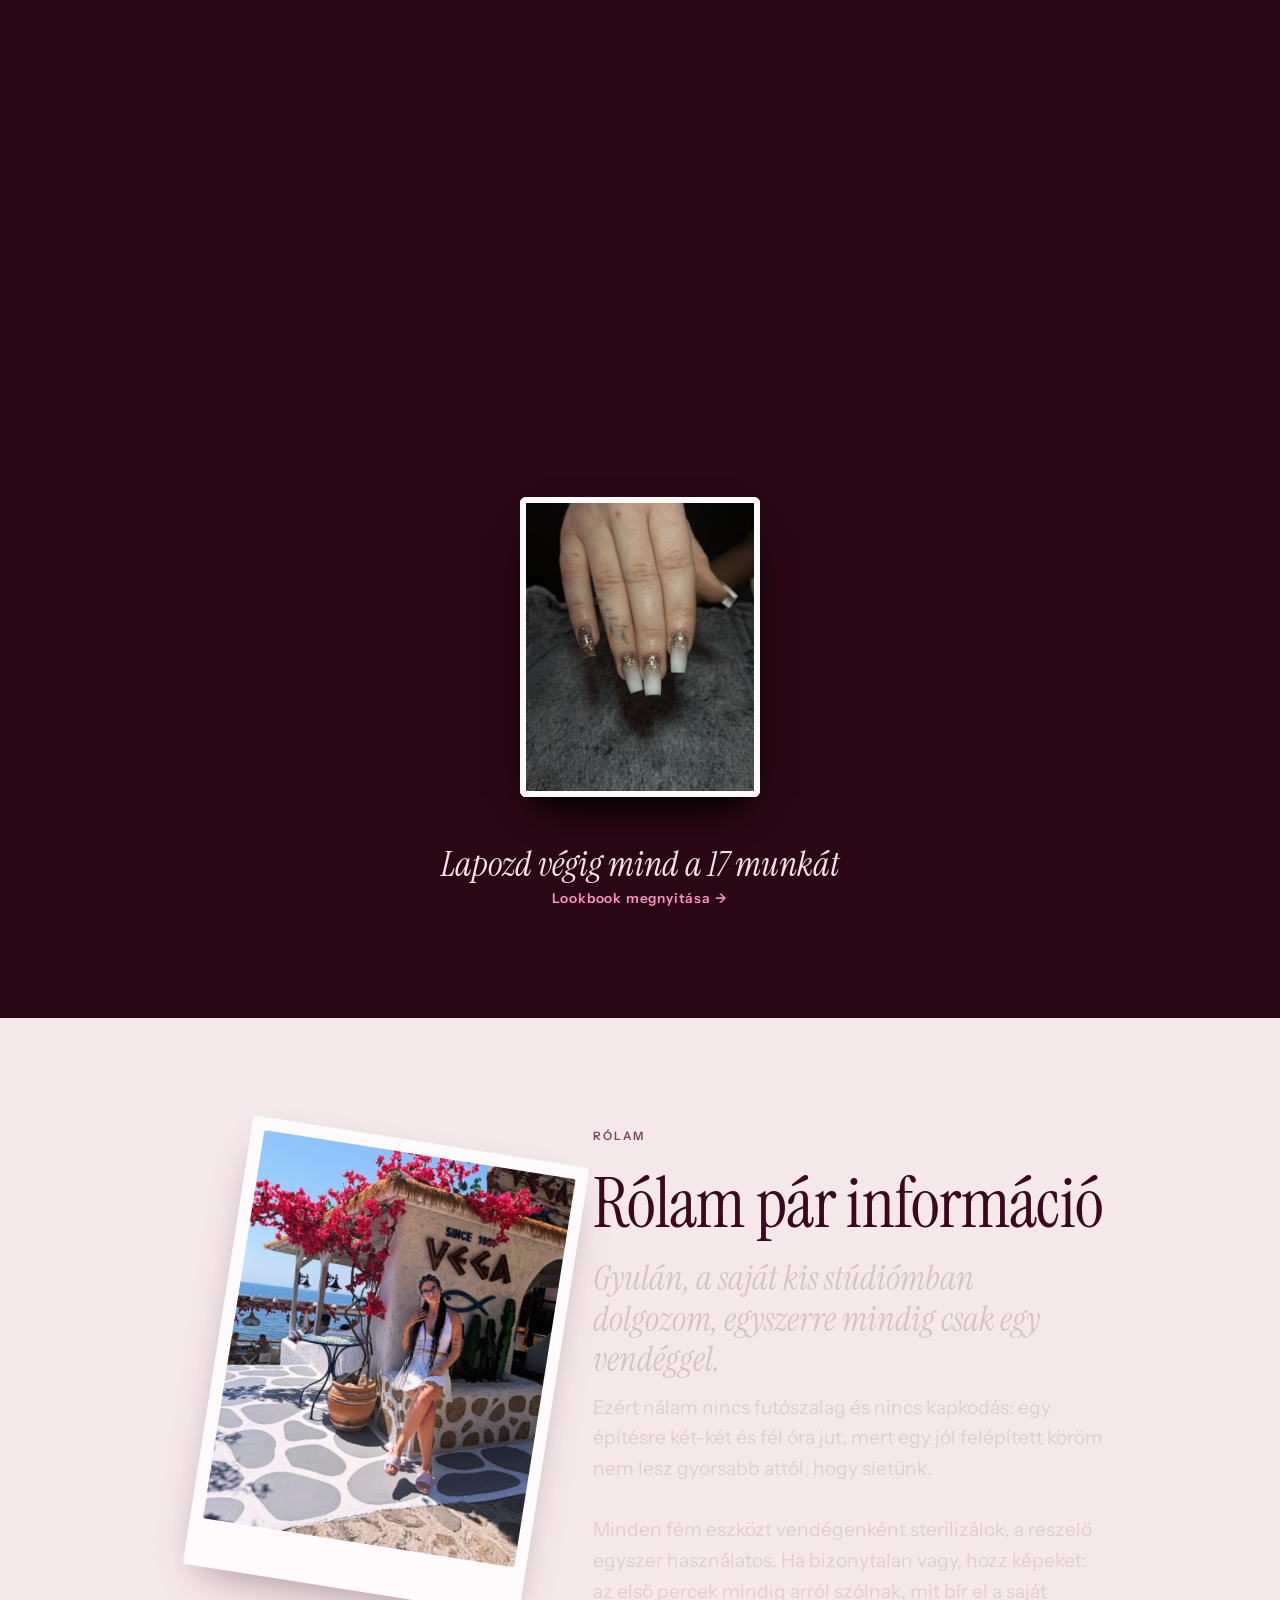
==== commit c5abbf0a: "iOS 26 rezgés: a vízszintes vágás a html-re és a paklira került, kitűzött elem ősén nincs overflow: " ====
--- a/index.html
+++ b/index.html
@@ -46,7 +46,7 @@
   <!-- Instrument Serif kijelző-betű, dőlttel (a site.js csak az Instrument Sanst tölti) -->
   <link rel="stylesheet" href="https://fonts.googleapis.com/css2?family=Instrument+Serif:ital@0;1&display=swap">
   <link rel="stylesheet" href="pv.css">
-  <link rel="stylesheet" href="fruzsi.css?v=19">
+  <link rel="stylesheet" href="fruzsi.css?v=20">
 </head>
 
 <!-- A tervező előnézetében ez a blokk egy dobozban élt; itt maga az oldal.
--- a/fruzsi.css
+++ b/fruzsi.css
@@ -201,8 +201,11 @@
   .fz-menu-img.is-swap img { opacity: 0; }
 }
 html.fz-menu { overflow: hidden; }
-/* a 50vw-s teljes szélességű szakaszok asztalon a görgetősávval együtt mérnek – ne legyen vízszintes görgetés */
-.pv { overflow-x: clip; }
+/* a vízszintes vágás a gyökéren (a nézeten) van, nem szekción: iOS 26 Safariban a
+   kitűzött (sticky) elem fölötti overflow: clip rezegteti a kitűzést görgetés közben.
+   Ez fogja meg a 50vw-s teljes szélességű szakaszokat (asztalon a görgetősávval együtt
+   mérnek), a szétnyílt paklit és a becsúszó polaroidot is. */
+html { overflow-x: clip; }
 
 /* ==========================================================================
    2. HERO – név, színkártya, a kiválasztott minta receptje
@@ -210,7 +213,7 @@
    display:contents, így a gyerekei és a kép egy rácsban rendeződnek).
    ========================================================================== */
 /* az átlátszó fejléc a hero fölé lóg (--pv-nav-h) – ennyi kell fölé, nem több */
-.pv-main > #sec-hero { overflow-x: clip; background: none; padding-top: calc(var(--pv-nav-h) + clamp(0.6rem, 3cqi, 2.5rem)); }
+.pv-main > #sec-hero { background: none; padding-top: calc(var(--pv-nav-h) + clamp(0.6rem, 3cqi, 2.5rem)); }
 #sec-hero .pv-hero__inner { grid-template-columns: minmax(0, 1fr); gap: 1.1rem; }
 #sec-hero .pv-hero__copy { display: contents; }
 #sec-hero .pv-eyebrow { order: 1; flex-wrap: wrap; }
@@ -466,9 +469,10 @@
   display: grid;
   justify-items: center;
   gap: 3rem;                                    /* a kinyílt, döntött lapok sarka lelóg – a felirat ne érjen hozzá */
-  width: 100%;
-  margin: 0.5rem 0 1rem;
+  width: 100vw;                                 /* teljes szélességben vág: a szétnyílt lapok széle ne szélesítse a lapot */
+  margin: 0.5rem calc(50% - 50vw) 1rem;
   padding: 2rem 0 0.5rem;
+  overflow-x: clip;
   border: 0;
   background: none;
   color: inherit;
@@ -625,7 +629,6 @@
   --fz-line: rgb(246 228 232 / 0.14);
   background: #2a0714;
   color: #f6e4e8;
-  overflow-x: clip;                  /* a szétnyílt pakli széle ne szélesítse a lapot telefonon */
 }
 #sec-gallery :is(h2, .pv-item__cap) { color: #f6e4e8; }
 .fz-scrolly { height: calc(var(--n) * 110svh); margin: 1.6rem 0 3rem; }
@@ -1063,7 +1066,6 @@
   gap: 0 1rem;
 }
 #sec-about .pv-about__inner:has(.fz-story) { display: block; }
-#sec-about { overflow-x: clip; }     /* a becsúszó polaroid ne szélesítse a lapot telefonon */
 .fz-story.is-pinned .fz-story__stage { position: sticky; top: calc(var(--pv-nav-h, 4.4rem) + 0.8rem); }
 .fz-story__stage .pv-about__copy { grid-area: copy; grid-column: 1 / -1; grid-row: 1; }
 /* polaroid: fehér keret, alul szélesebb; ferdén érkezik, a végére egyenes */
